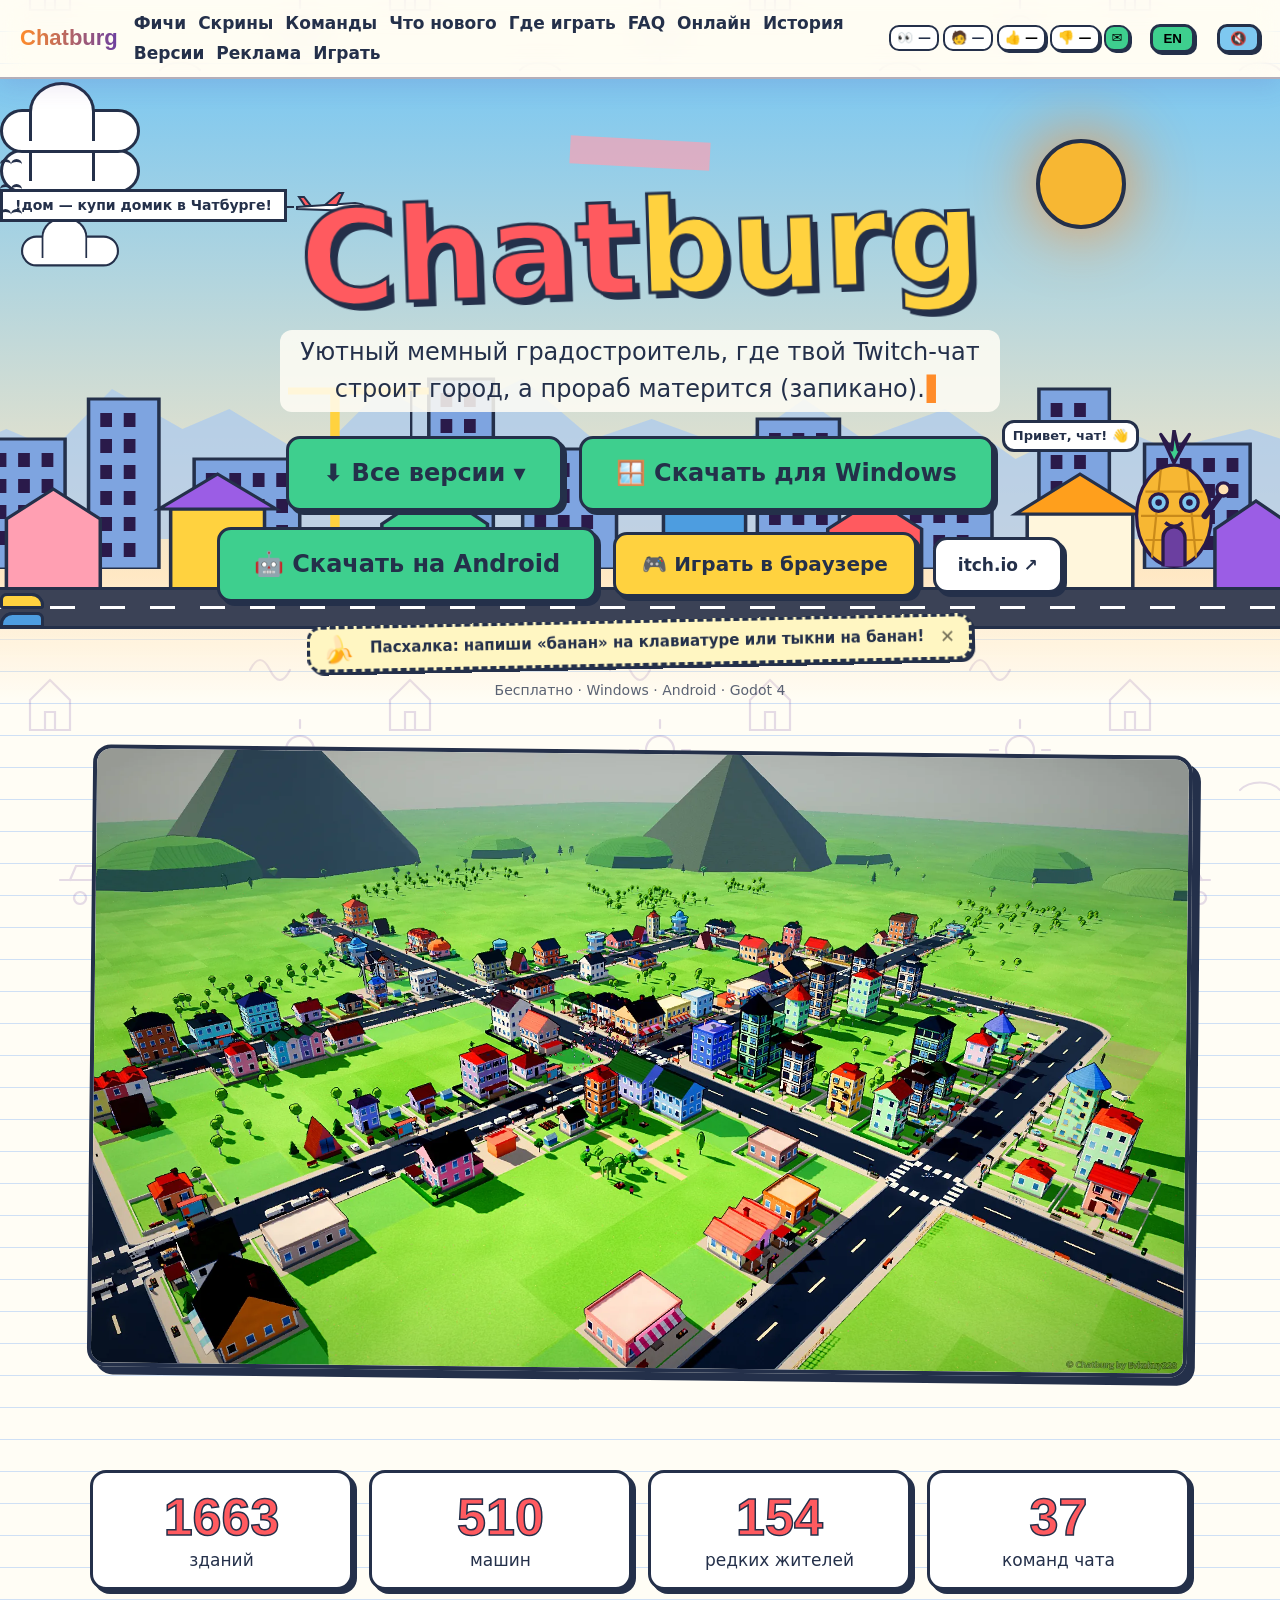
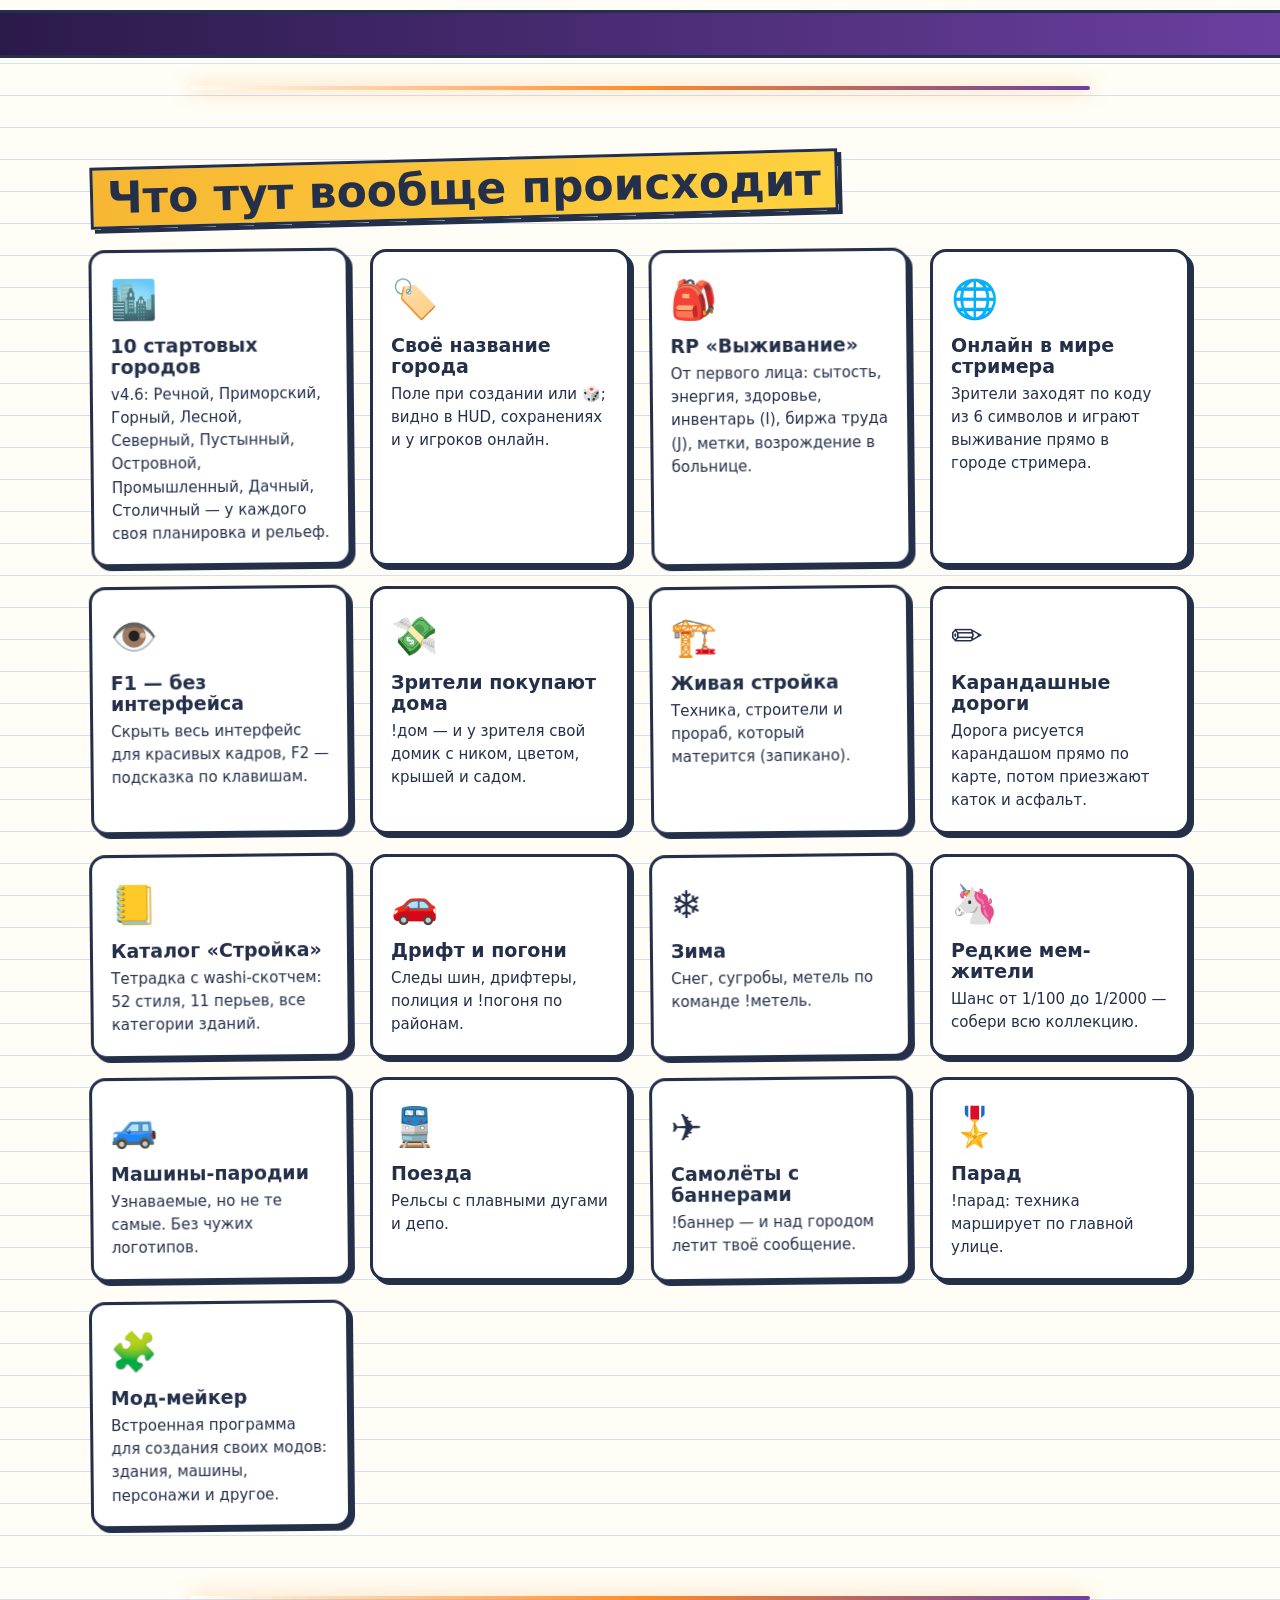
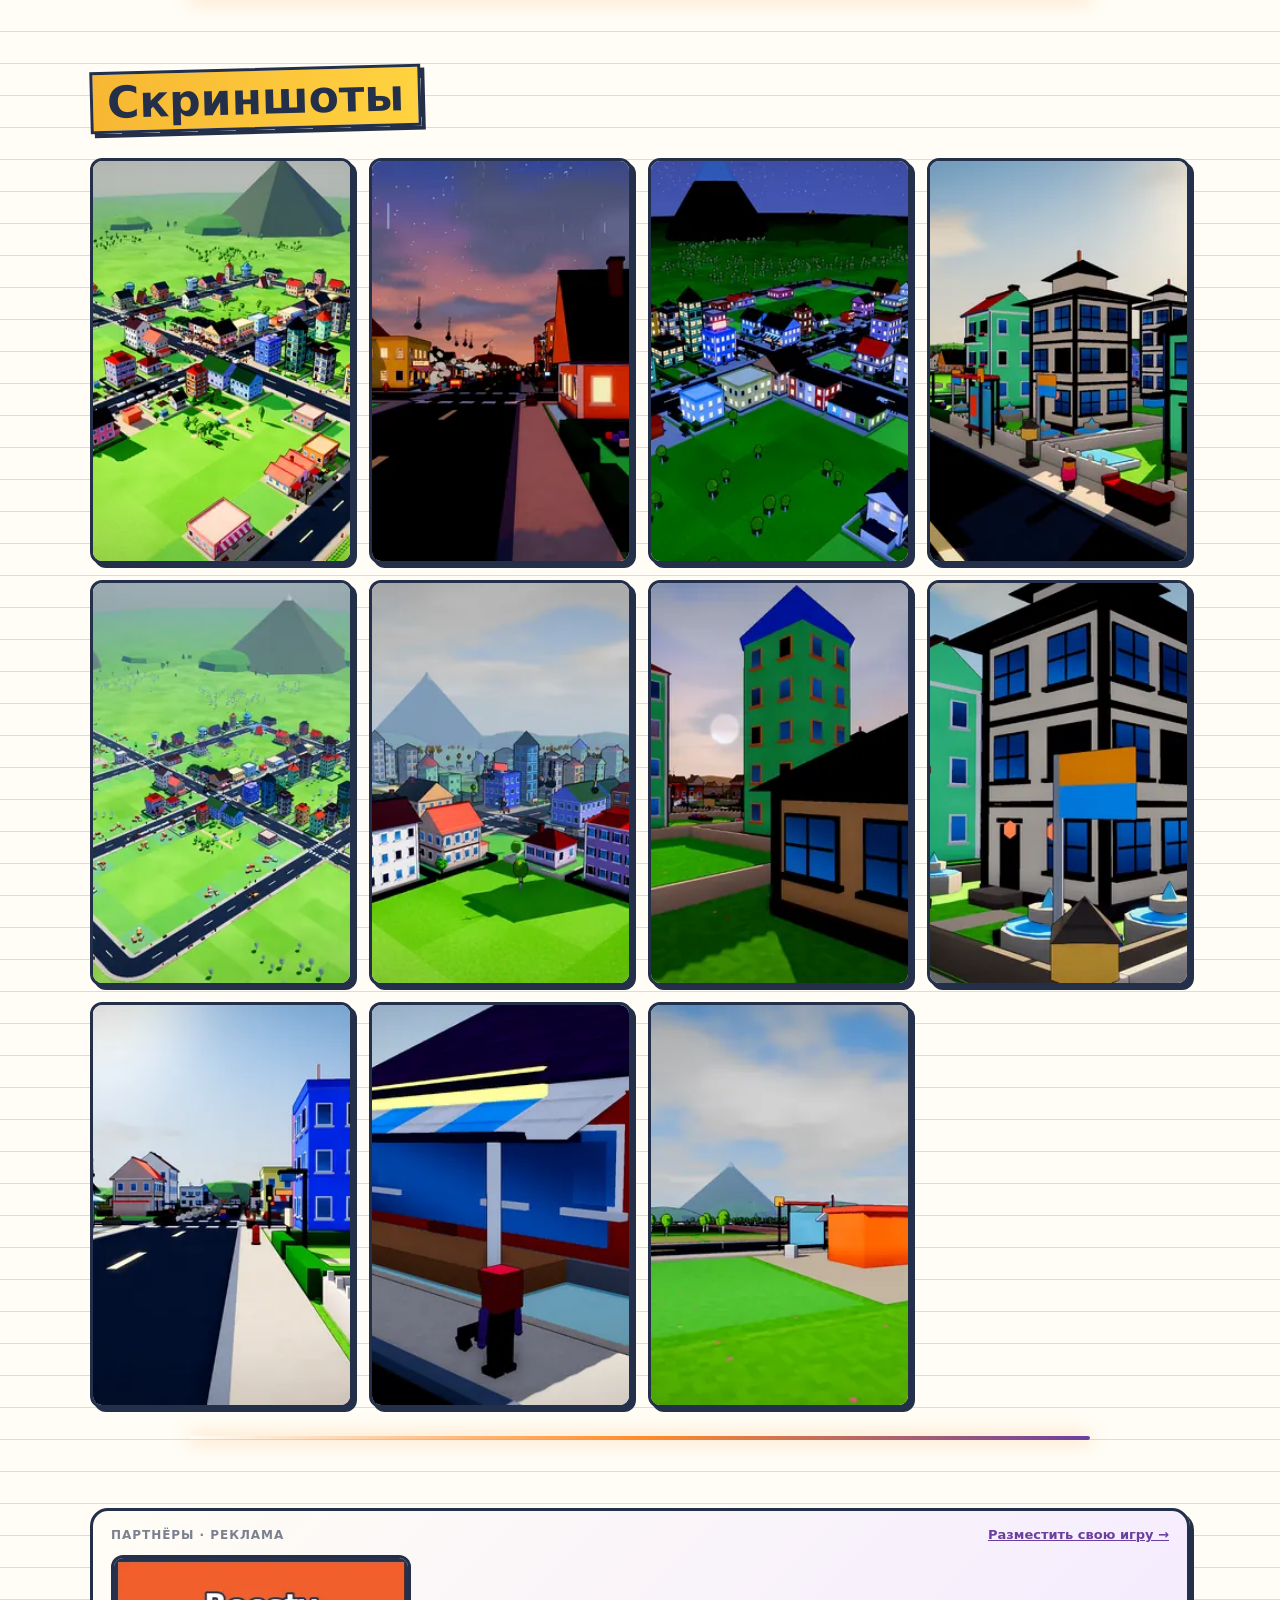
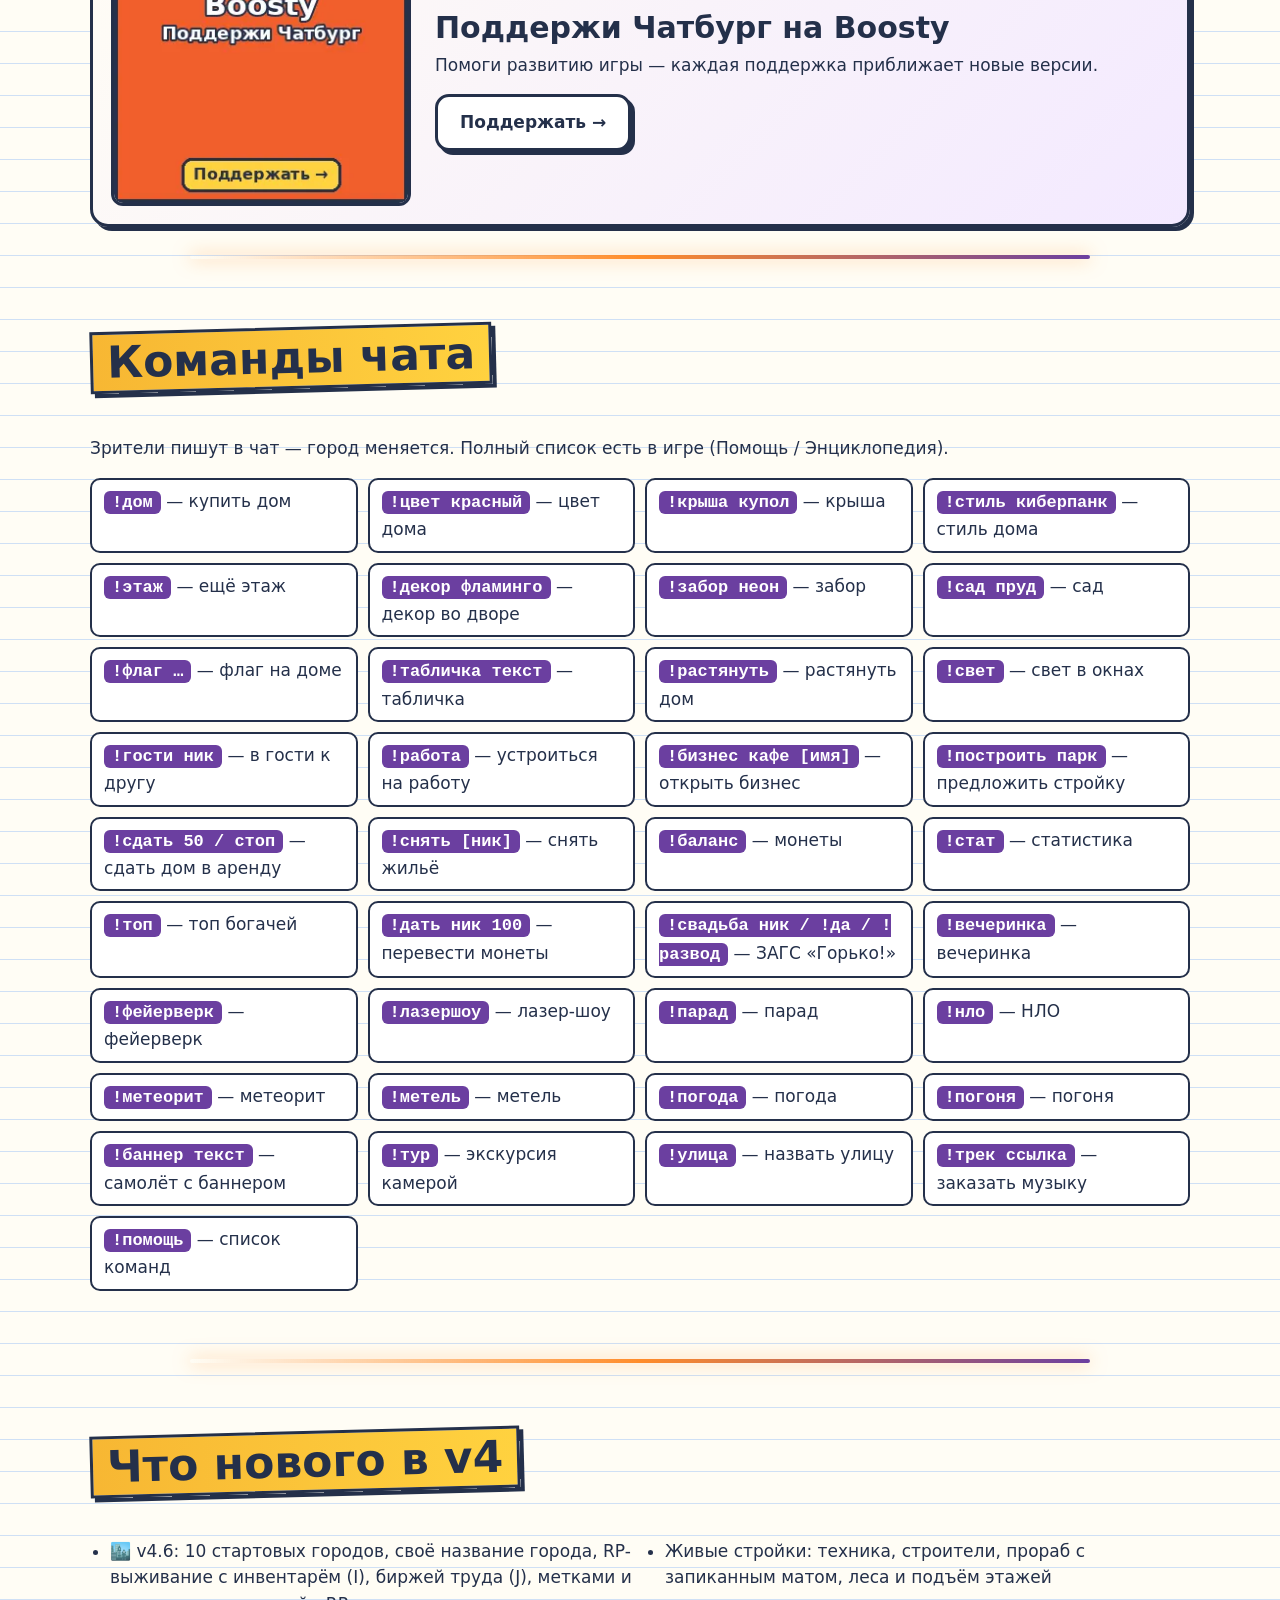
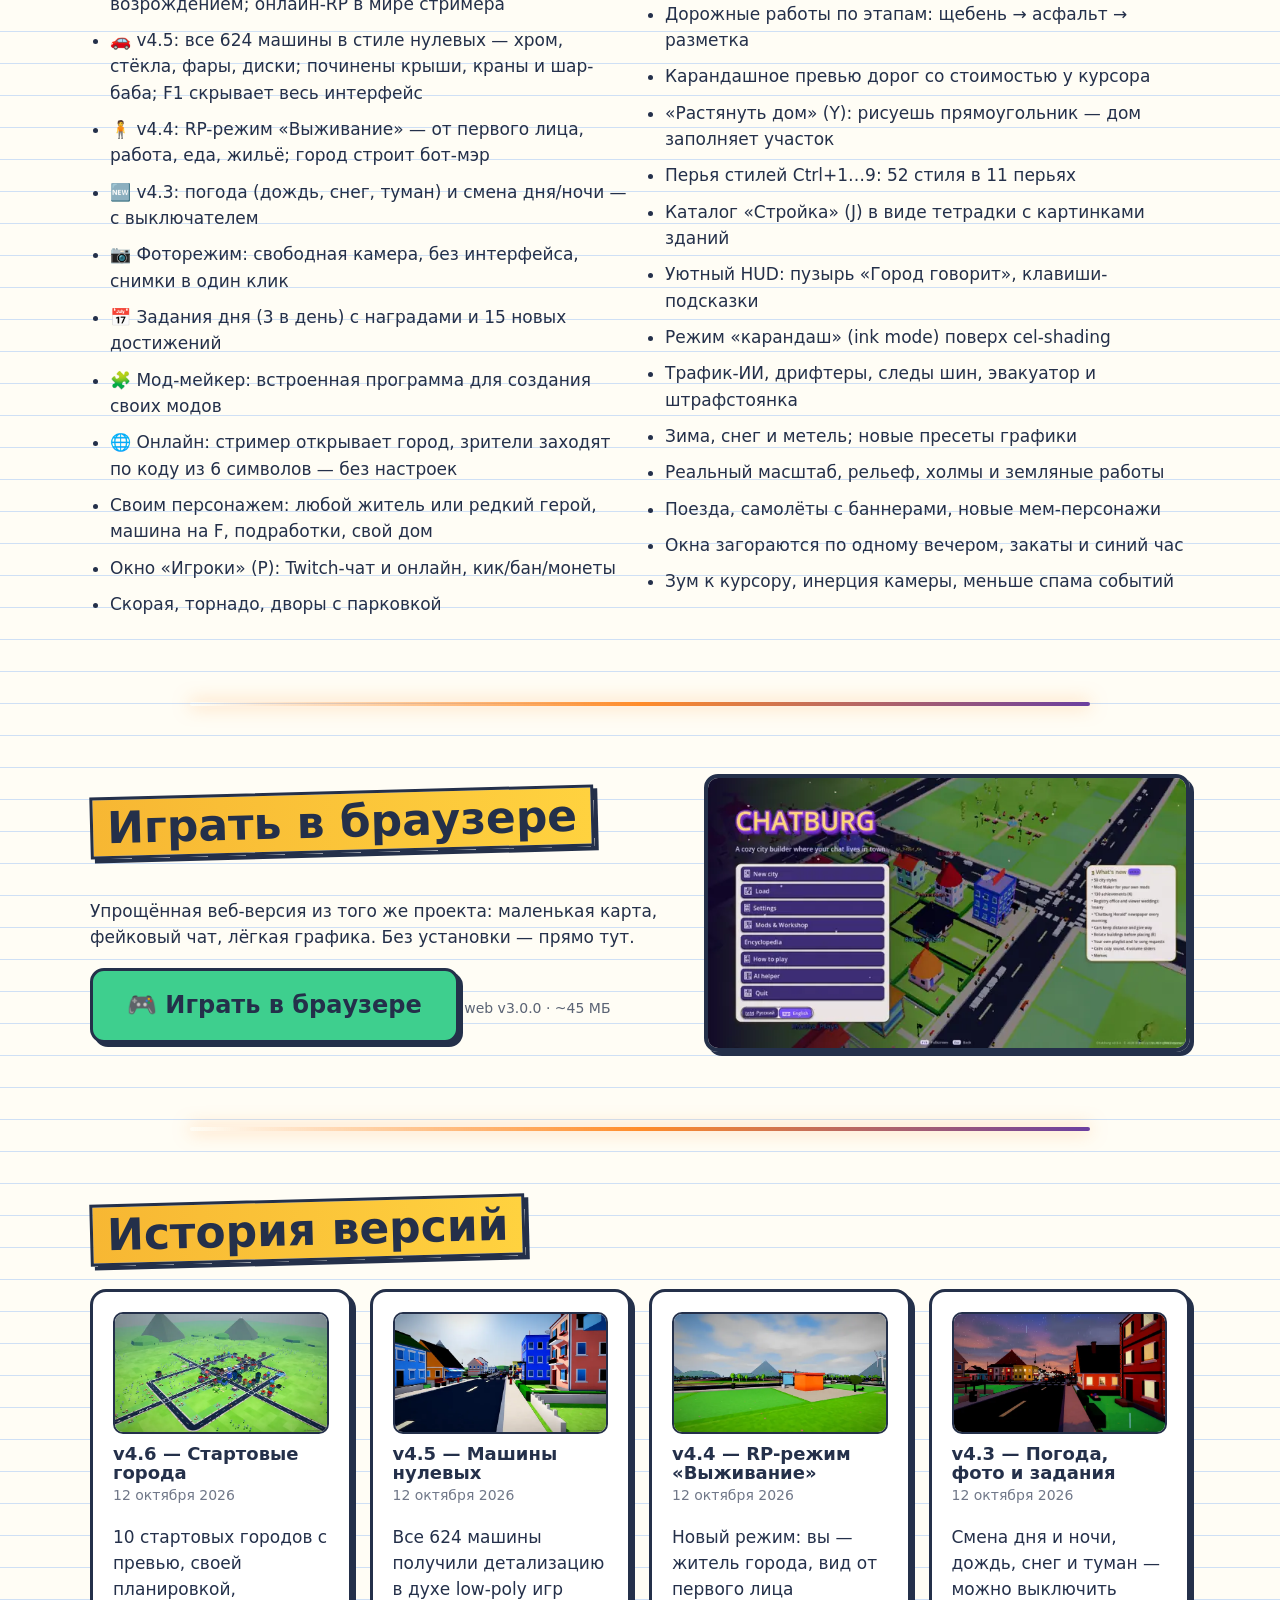
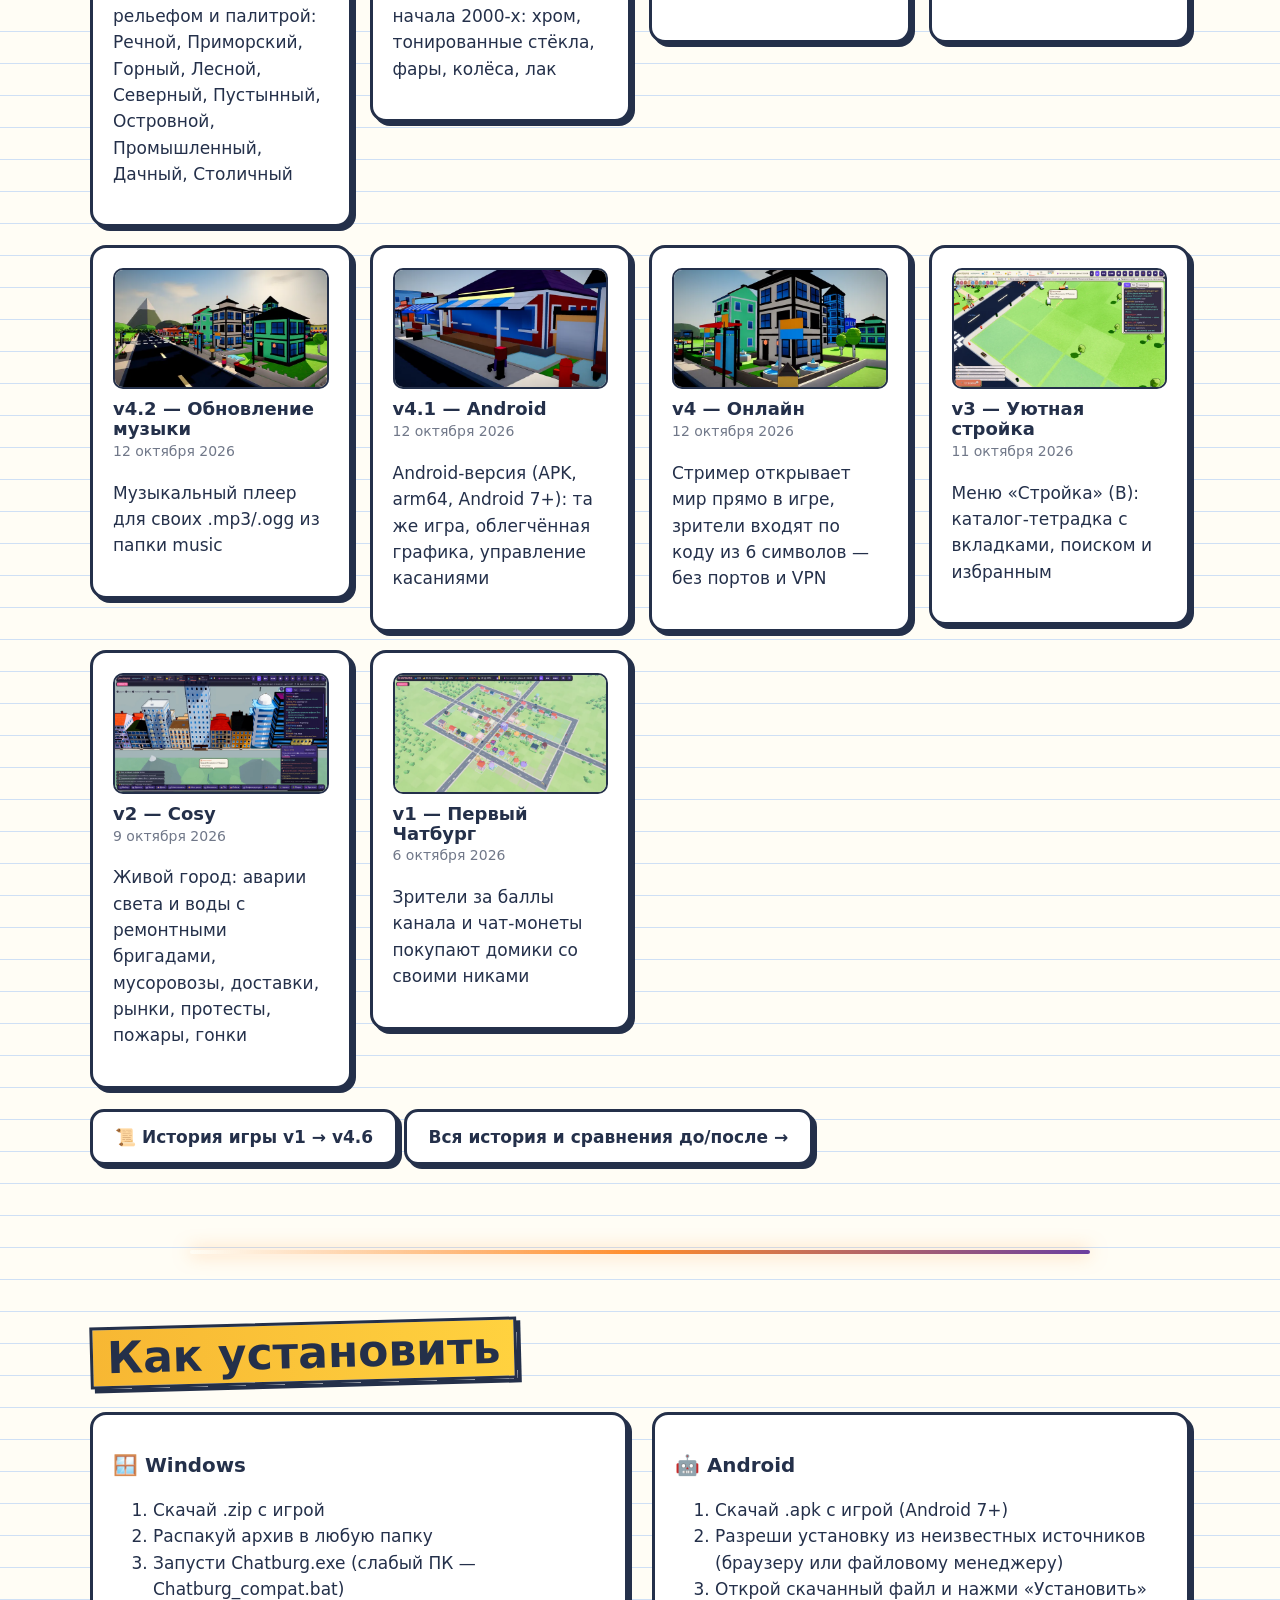
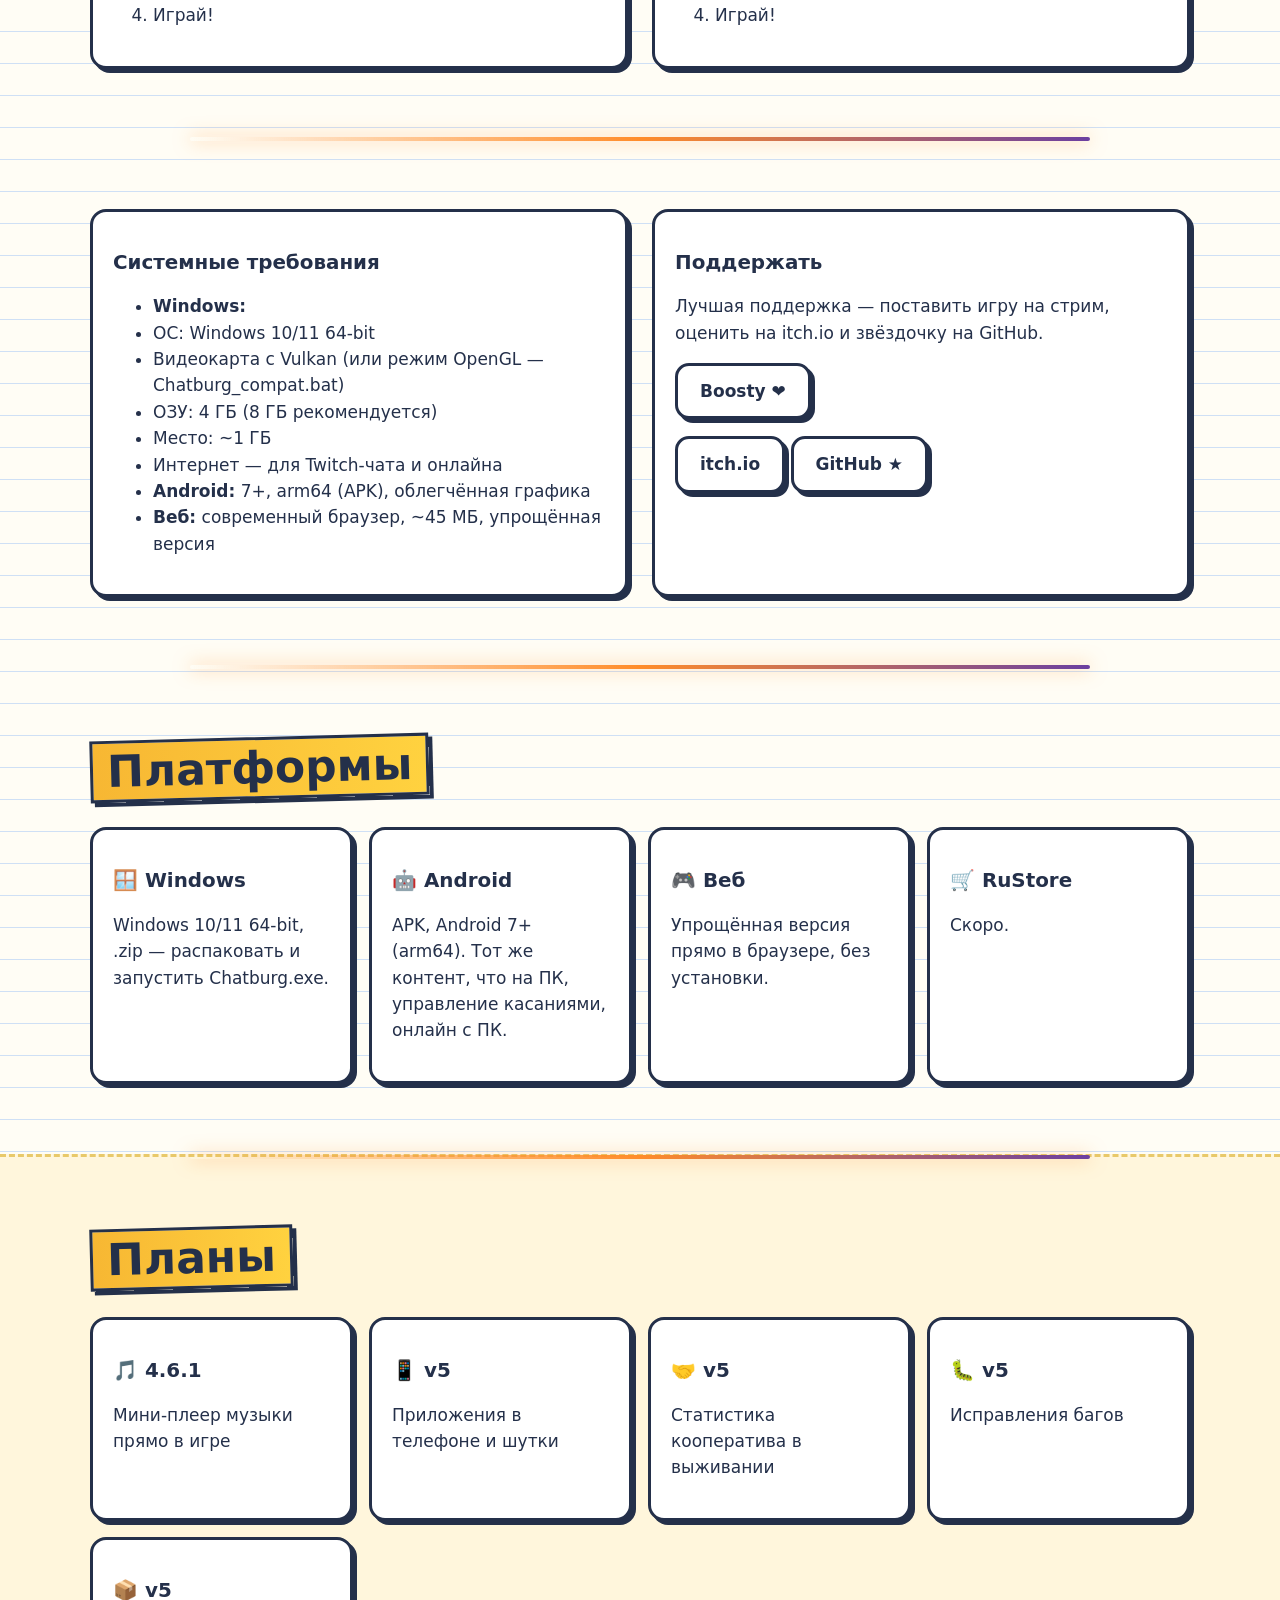
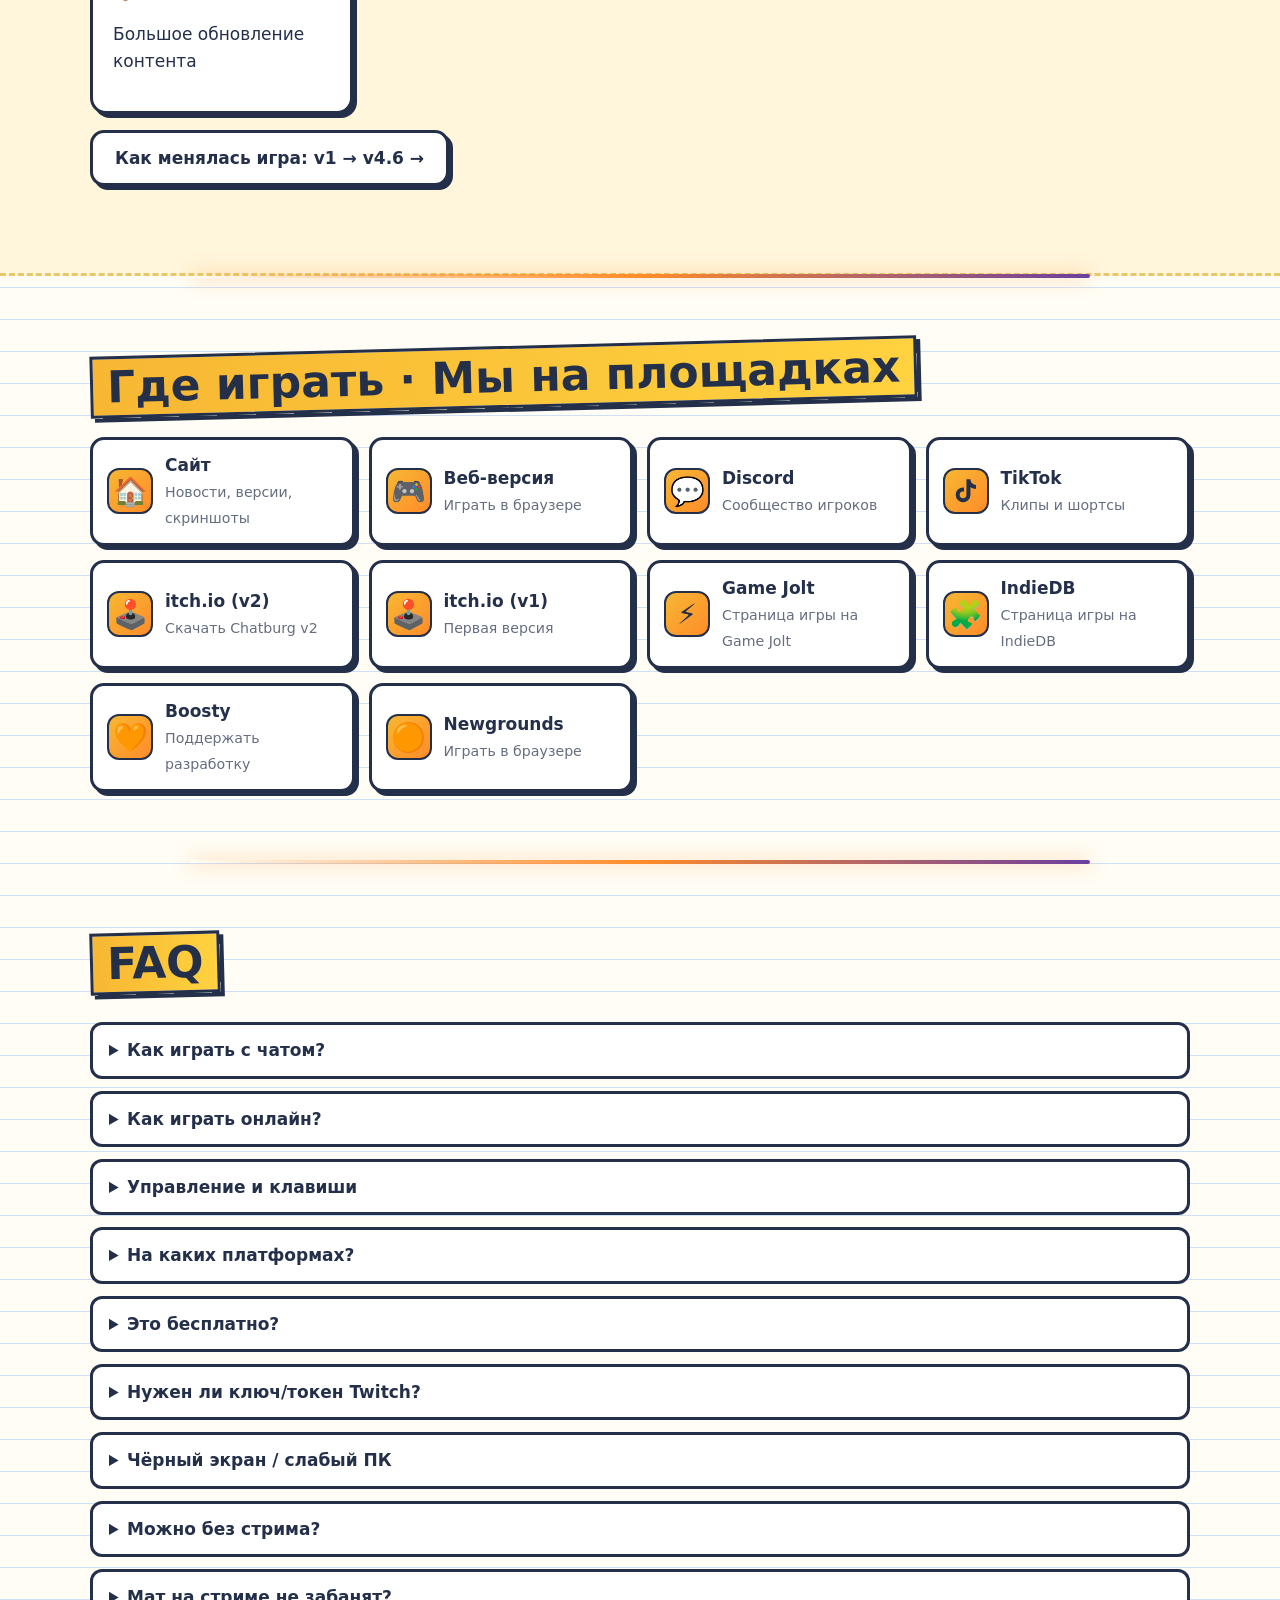
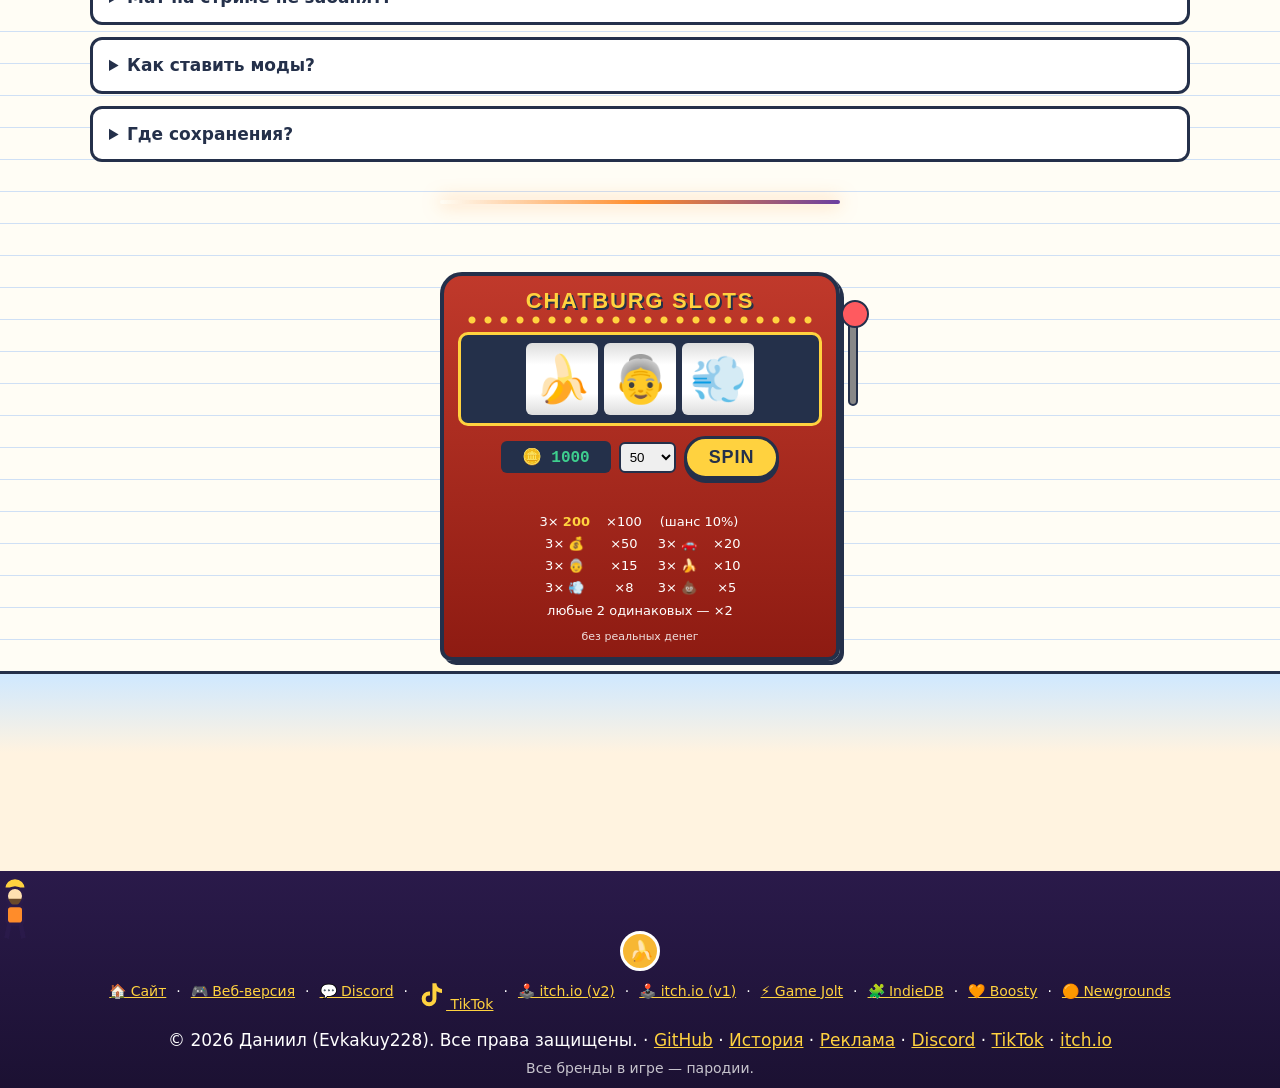
==== index.html @ 413c5a17 "Replace synthesized sounds with CC0/PD recordings + CREDITS" ====
<!doctype html>
<html lang="ru"><head><meta charset="utf-8"><meta name="viewport" content="width=device-width,initial-scale=1">
<title>Chatburg — город, где живёт твой чат</title>
<meta name="description" content="Chatburg — мемный градостроитель для Twitch-стримеров: зрители покупают дома, прорабы матерятся (запикано), машины дрифтят.">
<meta property="og:title" content="Chatburg v4"><meta property="og:image" content="https://evkakuypetrovich-sys.github.io/chatburg/img/og.jpg?v=45"><meta property="og:image:width" content="1200"><meta property="og:image:height" content="630">
<link rel="icon" href="favicon.ico" sizes="48x48"><link rel="icon" type="image/png" sizes="32x32" href="img/favicon-32.png"><link rel="apple-touch-icon" href="img/apple-touch-icon.png">
<link rel="canonical" href="https://evkakuypetrovich-sys.github.io/chatburg/">
<meta property="og:type" content="website"><meta property="og:url" content="https://evkakuypetrovich-sys.github.io/chatburg/"><meta property="og:description" content="Мемный градостроитель для Twitch: чат покупает дома, прораб матерится (запикано). Скачай или играй в браузере.">
<meta property="og:locale" content="ru_RU"><meta property="og:site_name" content="Chatburg">
<meta name="twitter:card" content="summary_large_image"><meta name="twitter:title" content="Chatburg — город, где живёт твой чат"><meta name="twitter:description" content="Мемный градостроитель для Twitch-стримеров."><meta name="twitter:image" content="https://evkakuypetrovich-sys.github.io/chatburg/img/og.jpg?v=45"><meta name="theme-color" content="#ff5a5f">
<link rel="preload" as="image" href="img/c01_golden_aerial.webp">
<link rel="stylesheet" href="style.css?v=202610122040"></head><body>
<nav class="top"><a href="#" class="brand">Chatburg</a>
<div class="links"><a href="#features" data-ru="Фичи" data-en="Features">Фичи</a><a href="#gallery" data-ru="Скрины" data-en="Shots">Скрины</a><a href="#commands" data-ru="Команды" data-en="Commands">Команды</a><a href="#changelog" data-ru="Что нового" data-en="Changelog">Что нового</a><a href="#where" data-ru="Где играть" data-en="Where">Где играть</a><a href="#faq">FAQ</a><a href="online.html" data-ru="Онлайн" data-en="Online">Онлайн</a><a href="history.html" data-ru="История" data-en="History">История</a><a href="versions.html" data-ru="Версии" data-en="Versions">Версии</a><a href="ads.html" data-ru="Реклама" data-en="Ads">Реклама</a><a href="play/" data-ru="Играть" data-en="Play">Играть</a></div>
<button id="lang" aria-label="language">EN</button></nav>

<header class="hero"><div class="scene" aria-hidden="true">
<div class="sun"></div><div class="cloud c1"></div><div class="cloud c2"></div><div class="cloud c3"></div>
<div class="plane"><span class="ban">!дом — купи домик в Чатбурге!</span><svg viewBox="0 0 80 30" width="80"><path d="M2 16 L60 12 Q78 14 60 20 L2 18Z" fill="#fff" stroke="#24304a" stroke-width="2"/><path d="M30 14 L44 2 L48 2 L42 14Z M10 15 L4 6 L9 6 L16 15Z" fill="#ff5a5f" stroke="#24304a" stroke-width="2"/></svg></div>
<svg class="layer far" viewBox="0 0 1200 200" preserveAspectRatio="none"><path d="M0 200V120l60-30 40 20 50-60 60 40 40-20 70 50 60-70 50 30 70-40 60 60 50-20 70 30 60-50 50 40 70-30 60 50 70-40 60 30 70-20 80 30V200Z" fill="#a9c9f0"/></svg>
<svg class="layer mid" viewBox="0 0 1200 220" preserveAspectRatio="none"><g fill="#7ea4e0" stroke="#24304a" stroke-width="3"><rect x="40" y="90" width="70" height="130"/><rect x="130" y="50" width="60" height="170"/><rect x="220" y="110" width="90" height="110"/><rect x="420" y="30" width="55" height="190"/><rect x="500" y="100" width="80" height="120"/><rect x="700" y="70" width="70" height="150"/><rect x="800" y="120" width="100" height="100"/><rect x="940" y="40" width="60" height="180"/><rect x="1030" y="95" width="90" height="125"/></g>
<g class="crane"><path d="M340 220V40" stroke="#ffd23f" stroke-width="8"/><g class="jib"><path d="M300 42H420" stroke="#ffd23f" stroke-width="7"/><path d="M405 42V90" stroke="#24304a" stroke-width="2"/><rect x="395" y="90" width="20" height="14" fill="#ff5a5f" stroke="#24304a" stroke-width="2"/></g></g></svg>
<svg class="layer near" viewBox="0 0 1200 160" preserveAspectRatio="none"><g stroke="#24304a" stroke-width="3"><path d="M60 160V90l40-30 40 30v70Z" fill="#ff9fb2"/><path d="M200 160V80h80v80Z" fill="#ffd23f"/><path d="M190 80l50-35 50 35Z" fill="#9b5de5"/><path d="M380 160V95l45-35 45 35v65Z" fill="#3ecf8e"/><path d="M620 160V70h70v90Z" fill="#4d9de0"/><path d="M760 160V100l40-30 40 30v60Z" fill="#ff5a5f"/><path d="M930 160V85h90v75Z" fill="#fff6dc"/><path d="M920 85l55-40 55 40Z" fill="#ff9f1c"/><path d="M1090 160V100l35-28 35 28v60Z" fill="#9b5de5"/></g></svg>
<div class="road"><div class="car" style="--d:9s;--c:#ff5a5f"></div><div class="car" style="--d:13s;--c:#ffd23f;animation-delay:-4s"></div><div class="car rev" style="--d:11s;--c:#3ecf8e"></div><div class="car rev" style="--d:16s;--c:#4d9de0;animation-delay:-7s"></div></div>
</div>
<div class="wrap">
<div class="tape"></div>
<h1 class="logo">Chat<span>burg</span></h1>
<p class="tag" data-ru="Уютный мемный градостроитель, где твой Twitch-чат строит город, а прораб матерится (запикано)." data-en="A cozy meme city-builder where your Twitch chat builds the city and the foreman swears (bleeped).">Уютный мемный градостроитель, где твой Twitch-чат строит город, а прораб матерится (запикано).</p>
<div class="cta"><button type="button" class="btn big" id="dl" data-dl data-ru="⬇ Все версии ▾" data-en="⬇ All versions ▾">⬇ Все версии ▾</button>
<a class="btn big" href="https://github.com/evkakuypetrovich-sys/chatburg/releases/download/v5.5.1/Chatburg_v5.5.1_Windows.zip" data-ru="🪟 Скачать для Windows" data-en="🪟 Download for Windows">🪟 Скачать для Windows</a>
<a class="btn big" href="https://github.com/evkakuypetrovich-sys/chatburg/releases/download/v5.5.1/Chatburg_v5.5.1.apk" data-ru="🤖 Скачать на Android" data-en="🤖 Download for Android">🤖 Скачать на Android</a>
<a class="btn play" href="play/" data-ru="🎮 Играть в браузере" data-en="🎮 Play in browser">🎮 Играть в браузере</a><a class="btn alt" href="https://evkakuy228.itch.io/chatburg-game">itch.io ↗</a></div>
<p class="small" data-ru="Бесплатно · Windows · Android · Godot 4" data-en="Free · Windows · Android · Godot 4">Бесплатно · Windows · Android · Godot 4</p>
<img class="heroimg" src="img/c01_golden_aerial.webp" alt="Chatburg в золотой час" width="1920" height="1080" fetchpriority="high">
</div></header>

<section class="stats"><div class="wrap counters">
<div><b data-n="1663">0</b><span data-ru="зданий" data-en="buildings">зданий</span></div><div><b data-n="510">0</b><span data-ru="машин" data-en="cars">машин</span></div><div><b data-n="154">0</b><span data-ru="редких жителей" data-en="rare citizens">редких жителей</span></div><div><b data-n="37" id="ncmd">0</b><span data-ru="команд чата" data-en="chat commands">команд чата</span></div></div></section>
<section class="rv" id="features"><div class="wrap"><h2 data-ru="Что тут вообще происходит" data-en="What's going on here">Что тут вообще происходит</h2>
<div class="grid" id="fgrid"></div></div></section>

<section class="rv" id="gallery" class="paper"><div class="wrap"><h2 data-ru="Скриншоты" data-en="Screenshots">Скриншоты</h2><div class="gal" id="gal"></div></div></section>

<section class="rv adsec" id="partners"><div class="wrap"><aside class="adcard" data-ad="card" aria-label="Реклама"><div class="adhead"><span class="adlbl">Партнёры · Реклама</span><a class="adhow" href="ads.html">Разместить свою игру →</a></div><div class="adbody"></div></aside></div></section>
<section class="rv" id="commands"><div class="wrap"><h2 data-ru="Команды чата" data-en="Chat commands">Команды чата</h2>
<p data-ru="Зрители пишут в чат — город меняется. Полный список есть в игре (Помощь / Энциклопедия)." data-en="Viewers type in chat — the city changes. Full list in-game (Help / Encyclopedia).">Зрители пишут в чат — город меняется. Полный список есть в игре (Помощь / Энциклопедия).</p>
<div class="cmds" id="cmds"></div></div></section>

<section class="rv" id="changelog" class="paper"><div class="wrap"><h2 data-ru="Что нового в v4" data-en="What's new in v4">Что нового в v4</h2><ul class="log" id="log"></ul></div></section>

<section class="rv" id="play" class="paper"><div class="wrap playbox"><div><h2 data-ru="Играть в браузере" data-en="Play in browser">Играть в браузере</h2>
<p data-ru="Упрощённая веб-версия из того же проекта: маленькая карта, фейковый чат, лёгкая графика. Без установки — прямо тут." data-en="A simplified web build of the same project: small map, fake chat, light graphics. No install.">Упрощённая веб-версия из того же проекта: маленькая карта, фейковый чат, лёгкая графика. Без установки — прямо тут.</p>
<a class="btn big" href="play/" data-ru="🎮 Играть в браузере" data-en="🎮 Play in browser">🎮 Играть в браузере</a> <span class="small" id="playsize"></span></div><a href="play/"><img src="img/play_t.webp" alt="Chatburg web" loading="lazy" width="640" height="360"></a></div></section>
<section class="rv" id="history"><div class="wrap"><h2 data-ru="История версий" data-en="Version history">История версий</h2><div class="vstrip">
<a href="versions.html#v4-6"><div class="card"><img src="img/c06_big_city_t.webp" alt="v4.6" loading="lazy" width="1280" height="720"><h3>v4.6 — <span data-ru="Стартовые города" data-en="Starting cities">Стартовые города</span></h3><p class="small"><span data-ru="12 октября 2026" data-en="12 October 2026">12 октября 2026</span></p><p data-ru="10 стартовых городов с превью, своей планировкой, рельефом и палитрой: Речной, Приморский, Горный, Лесной, Северный, Пустынный, Островной, Промышленный, Дачный, Столичный" data-en="10 starting cities with preview, own layout, terrain and palette: River, Seaside, Mountain, Forest, Northern, Desert, Island, Industrial, Dacha, Capital">10 стартовых городов с превью, своей планировкой, рельефом и палитрой: Речной, Приморский, Горный, Лесной, Северный, Пустынный, Островной, Промышленный, Дачный, Столичный</p></div></a><a href="versions.html#v4-5"><div class="card"><img src="img/c10_street_traffic_t.webp" alt="v4.5" loading="lazy" width="1280" height="720"><h3>v4.5 — <span data-ru="Машины нулевых" data-en="2000s cars">Машины нулевых</span></h3><p class="small"><span data-ru="12 октября 2026" data-en="12 October 2026">12 октября 2026</span></p><p data-ru="Все 624 машины получили детализацию в духе low-poly игр начала 2000-х: хром, тонированные стёкла, фары, колёса, лак" data-en="All 624 vehicles detailed in early-2000s low-poly style: chrome, tinted glass, lights, wheels, paint">Все 624 машины получили детализацию в духе low-poly игр начала 2000-х: хром, тонированные стёкла, фары, колёса, лак</p></div></a><a href="versions.html#v4-4"><div class="card"><img src="img/c12_first_person_t.webp" alt="v4.4" loading="lazy" width="1280" height="720"><h3>v4.4 — <span data-ru="RP-режим «Выживание»" data-en="RP mode “Survival”">RP-режим «Выживание»</span></h3><p class="small"><span data-ru="12 октября 2026" data-en="12 October 2026">12 октября 2026</span></p><p data-ru="Новый режим: вы — житель города, вид от первого лица" data-en="New mode: you are a citizen, first-person view">Новый режим: вы — житель города, вид от первого лица</p></div></a><a href="versions.html#v4-3"><div class="card"><img src="img/c11_night_rain_street_t.webp" alt="v4.3" loading="lazy" width="1280" height="720"><h3>v4.3 — <span data-ru="Погода, фото и задания" data-en="Weather, photos and tasks">Погода, фото и задания</span></h3><p class="small"><span data-ru="12 октября 2026" data-en="12 October 2026">12 октября 2026</span></p><p data-ru="Смена дня и ночи, дождь, снег и туман — можно выключить" data-en="Day/night cycle, rain, snow and fog — can be turned off">Смена дня и ночи, дождь, снег и туман — можно выключить</p></div></a><a href="versions.html#v4-2"><div class="card"><img src="img/c02_sunset_street_t.webp" alt="v4.2" loading="lazy" width="1280" height="720"><h3>v4.2 — <span data-ru="Обновление музыки" data-en="Music update">Обновление музыки</span></h3><p class="small"><span data-ru="12 октября 2026" data-en="12 October 2026">12 октября 2026</span></p><p data-ru="Музыкальный плеер для своих .mp3/.ogg из папки music" data-en="Music player for your own .mp3/.ogg from the music folder">Музыкальный плеер для своих .mp3/.ogg из папки music</p></div></a><a href="versions.html#v4-1"><div class="card"><img src="img/c08_character_t.webp" alt="v4.1" loading="lazy" width="1280" height="720"><h3>v4.1 — <span data-ru="Android" data-en="Android">Android</span></h3><p class="small"><span data-ru="12 октября 2026" data-en="12 October 2026">12 октября 2026</span></p><p data-ru="Android-версия (APK, arm64, Android 7+): та же игра, облегчённая графика, управление касаниями" data-en="Android version (APK, arm64, Android 7+): same game, lighter graphics, touch controls">Android-версия (APK, arm64, Android 7+): та же игра, облегчённая графика, управление касаниями</p></div></a><a href="versions.html#v4"><div class="card"><img src="img/c07_house_closeup_t.webp" alt="v4" loading="lazy" width="1280" height="720"><h3>v4 — <span data-ru="Онлайн" data-en="Online">Онлайн</span></h3><p class="small"><span data-ru="12 октября 2026" data-en="12 October 2026">12 октября 2026</span></p><p data-ru="Стример открывает мир прямо в игре, зрители входят по коду из 6 символов — без портов и VPN" data-en="Streamer opens the world in-game, viewers join with a 6-char code — no ports or VPN">Стример открывает мир прямо в игре, зрители входят по коду из 6 символов — без портов и VPN</p></div></a><a href="versions.html#v3"><div class="card"><img src="img/v/v3_plant.webp" alt="v3" loading="lazy" width="1280" height="720"><h3>v3 — <span data-ru="Уютная стройка" data-en="Cosy construction">Уютная стройка</span></h3><p class="small"><span data-ru="11 октября 2026" data-en="11 October 2026">11 октября 2026</span></p><p data-ru="Меню «Стройка» (B): каталог-тетрадка с вкладками, поиском и избранным" data-en="Build menu (B): notebook catalog with tabs, search and favourites">Меню «Стройка» (B): каталог-тетрадка с вкладками, поиском и избранным</p></div></a><a href="versions.html#v2"><div class="card"><img src="img/v/v2_pens.webp" alt="v2" loading="lazy" width="1280" height="720"><h3>v2 — <span data-ru="Cosy" data-en="Cosy">Cosy</span></h3><p class="small"><span data-ru="9 октября 2026" data-en="9 October 2026">9 октября 2026</span></p><p data-ru="Живой город: аварии света и воды с ремонтными бригадами, мусоровозы, доставки, рынки, протесты, пожары, гонки" data-en="Living city: outages with repair crews, garbage trucks, deliveries, markets, protests, fires, races">Живой город: аварии света и воды с ремонтными бригадами, мусоровозы, доставки, рынки, протесты, пожары, гонки</p></div></a><a href="versions.html#v1"><div class="card"><img src="img/v/v1_city.webp" alt="v1" loading="lazy" width="1280" height="720"><h3>v1 — <span data-ru="Первый Чатбург" data-en="The first Chatburg">Первый Чатбург</span></h3><p class="small"><span data-ru="6 октября 2026" data-en="6 October 2026">6 октября 2026</span></p><p data-ru="Зрители за баллы канала и чат-монеты покупают домики со своими никами" data-en="Viewers buy houses with their nicknames for channel points and chat coins">Зрители за баллы канала и чат-монеты покупают домики со своими никами</p></div></a>
</div><p style="margin-top:20px"><a class="btn" href="history.html" data-ru="📜 История игры v1 → v4.6" data-en="📜 Game history v1 → v4.6">📜 История игры v1 → v4.6</a> <a class="btn" href="versions.html" data-ru="Вся история и сравнения до/после →" data-en="Full history & before/after →">Вся история и сравнения до/после →</a></p></div></section>
<section class="rv" id="install"><div class="wrap"><h2 data-ru="Как установить" data-en="How to install">Как установить</h2><div class="two">
<div class="card"><h3 data-ru="🪟 Windows" data-en="🪟 Windows">🪟 Windows</h3><ol><li data-ru="Скачай .zip с игрой" data-en="Download the game .zip">Скачай .zip с игрой</li><li data-ru="Распакуй архив в любую папку" data-en="Unzip it into any folder">Распакуй архив в любую папку</li><li data-ru="Запусти Chatburg.exe (слабый ПК — Chatburg_compat.bat)" data-en="Run Chatburg.exe (weak PC — Chatburg_compat.bat)">Запусти Chatburg.exe (слабый ПК — Chatburg_compat.bat)</li><li data-ru="Играй!" data-en="Play!">Играй!</li></ol></div>
<div class="card"><h3 data-ru="🤖 Android" data-en="🤖 Android">🤖 Android</h3><ol><li data-ru="Скачай .apk с игрой (Android 7+)" data-en="Download the game .apk (Android 7+)">Скачай .apk с игрой (Android 7+)</li><li data-ru="Разреши установку из неизвестных источников (браузеру или файловому менеджеру)" data-en="Allow installs from unknown sources (for your browser or file manager)">Разреши установку из неизвестных источников (браузеру или файловому менеджеру)</li><li data-ru="Открой скачанный файл и нажми «Установить»" data-en="Open the downloaded file and tap Install">Открой скачанный файл и нажми «Установить»</li><li data-ru="Играй!" data-en="Play!">Играй!</li></ol></div>
</div></div></section>
<section class="rv" id="req"><div class="wrap two">
<div class="card"><h3 data-ru="Системные требования" data-en="System requirements">Системные требования</h3><ul id="reqs"></ul></div>
<div class="card"><h3 data-ru="Поддержать" data-en="Support">Поддержать</h3><p data-ru="Лучшая поддержка — поставить игру на стрим, оценить на itch.io и звёздочку на GitHub." data-en="Best support: play it on stream, rate on itch.io and star on GitHub.">Лучшая поддержка — поставить игру на стрим, оценить на itch.io и звёздочку на GitHub.</p><p><a class="btn" href="https://boosty.to/evkakuy228" target="_blank">Boosty ❤</a></p>
<a class="btn alt" href="https://evkakuy228.itch.io/chatburg-game">itch.io</a> <a class="btn alt" href="https://github.com/evkakuypetrovich-sys/chatburg">GitHub ★</a></div></div></section>

<section class="rv" id="platforms"><div class="wrap"><h2 data-ru="Платформы" data-en="Platforms">Платформы</h2><div class="platgrid2">
<div class="card"><h3>🪟 Windows</h3><p data-ru="Windows 10/11 64-bit, .zip — распаковать и запустить Chatburg.exe." data-en="Windows 10/11 64-bit, .zip — unzip and run Chatburg.exe.">Windows 10/11 64-bit, .zip — распаковать и запустить Chatburg.exe.</p></div>
<div class="card"><h3>🤖 Android</h3><p data-ru="APK, Android 7+ (arm64). Тот же контент, что на ПК, управление касаниями, онлайн с ПК." data-en="APK, Android 7+ (arm64). Same content as PC, touch controls, online with PC.">APK, Android 7+ (arm64). Тот же контент, что на ПК, управление касаниями, онлайн с ПК.</p></div>
<div class="card"><h3>🎮 <span data-ru="Веб" data-en="Web">Веб</span></h3><p data-ru="Упрощённая версия прямо в браузере, без установки." data-en="Simplified version right in the browser, no install.">Упрощённая версия прямо в браузере, без установки.</p></div>
<div class="card"><h3>🛒 RuStore</h3><p data-ru="Скоро." data-en="Coming soon.">Скоро.</p></div>
</div></div></section>
<section class="rv paper" id="roadmap"><div class="wrap"><h2 data-ru="Планы" data-en="Roadmap">Планы</h2><div class="roadgrid">
<div class="card"><h3>🎵 4.6.1</h3><p data-ru="Мини-плеер музыки прямо в игре" data-en="In-game music mini-player">Мини-плеер музыки прямо в игре</p></div>
<div class="card"><h3>📱 v5</h3><p data-ru="Приложения в телефоне и шутки" data-en="Phone apps and jokes">Приложения в телефоне и шутки</p></div>
<div class="card"><h3>🤝 v5</h3><p data-ru="Статистика кооператива в выживании" data-en="Survival co-op stats">Статистика кооператива в выживании</p></div>
<div class="card"><h3>🐛 v5</h3><p data-ru="Исправления багов" data-en="Bug fixes">Исправления багов</p></div>
<div class="card"><h3>📦 v5</h3><p data-ru="Большое обновление контента" data-en="Big content update">Большое обновление контента</p></div>
</div><p style="margin-top:16px"><a class="btn" href="history.html" data-ru="Как менялась игра: v1 → v4.6 →" data-en="How the game changed: v1 → v4.6 →">Как менялась игра: v1 → v4.6 →</a></p></div></section>
<section class="rv" id="where"><div class="wrap"><h2 data-ru="Где играть · Мы на площадках" data-en="Where to play">Где играть · Мы на площадках</h2><div class="platgrid" id="wheregrid"></div></div></section>
<section class="rv" id="faq" class="paper"><div class="wrap"><h2>FAQ</h2><div id="faqs"></div></div></section>

<!-- RSYA (Яндекс РСЯ) / Google AdSense hooks: see README_ADS.md. Replace the XXX ids and uncomment after your account is approved.
<div id="yandex_rtb_R-A-XXXXXXX-1"></div>
<script>window.yaContextCb=window.yaContextCb||[]</script><script src="https://yandex.ru/ads/system/context.js" async></script>
<script>window.yaContextCb.push(()=>{Ya.Context.AdvManager.render({blockId:"R-A-XXXXXXX-1",renderTo:"yandex_rtb_R-A-XXXXXXX-1"})})</script>
<script async src="https://pagead2.googlesyndication.com/pagead/js/adsbygoogle.js?client=ca-pub-XXXXXXXXXXXXXXXX" crossorigin="anonymous"></script>
<ins class="adsbygoogle" style="display:block" data-ad-client="ca-pub-XXXXXXXXXXXXXXXX" data-ad-slot="XXXXXXXXXX" data-ad-format="auto" data-full-width-responsive="true"></ins>
<script>(adsbygoogle=window.adsbygoogle||[]).push({})</script>
-->
<section id="slot" aria-label="Слот-машина (без реальных денег)"></section>
<footer><div class="wrap"><nav class="footlinks" id="footlinks" aria-label="Площадки"></nav>© 2026 Даниил (Evkakuy228). <span data-ru="Все права защищены." data-en="All rights reserved.">Все права защищены.</span> · <a href="https://github.com/evkakuypetrovich-sys/chatburg">GitHub</a> · <a href="history.html">История</a> · <a href="ads.html">Реклама</a> · <a href="https://discord.gg/Z9u2evqPM">Discord</a> · <a href="https://www.tiktok.com/@chatburg_game">TikTok</a> · <a href="https://evkakuy228.itch.io/chatburg-game">itch.io</a><br><span class="small" data-ru="Все бренды в игре — пародии." data-en="All brands in the game are parodies.">Все бренды в игре — пародии.</span></div></footer>
<div id="lb" hidden><button class="x" aria-label="close">✕</button><button class="pv">‹</button><img alt=""><button class="nx">›</button><p></p></div>
<canvas id="confetti" aria-hidden="true"></canvas><script src="app.js?v=202610122040" defer></script><script src="dl.js?v=202610121815" defer></script><script src="ads.js?v=202610111918" defer></script><script src="deco.js?v=202610111918" defer></script><script src="links.js?v=202610111918" defer></script><script src="stats.js?v=202610121650" defer></script><script src="wasted.js?v=4" defer></script><script src="slot.js?v=4" defer></script></body></html>
---- style.css ----
:root{--ink:#24304a;--paper:#fffdf5;--line:#cfe0f5;--red:#ff5a5f;--yel:#ffd23f;--grn:#3ecf8e;--blu:#4d9de0;--pur:#9b5de5;--sh:4px 4px 0 var(--ink)}
*{box-sizing:border-box}html{scroll-behavior:smooth}
body{margin:0;font:17px/1.55 "Comic Sans MS","Segoe UI",system-ui,sans-serif;color:var(--ink);background:var(--paper) repeating-linear-gradient(transparent 0 31px,var(--line) 31px 32px)}
a{color:var(--blu)}.wrap{max-width:1140px;margin:auto;padding:0 20px}
section{padding:70px 0}.paper{background:#fff6dc;border-block:3px dashed #e8c96a}
h1,h2,h3{font-family:"Arial Black",Impact,system-ui,sans-serif;line-height:1.1}
h2{font-size:clamp(28px,4vw,44px);margin:0 0 28px;display:inline-block;background:var(--yel);padding:4px 14px;transform:rotate(-1.5deg);box-shadow:var(--sh);border:3px solid var(--ink)}
.top{position:sticky;top:0;z-index:20;display:flex;align-items:center;gap:16px;padding:10px 20px;background:#fffdf5ee;backdrop-filter:blur(6px);border-bottom:3px solid var(--ink)}
.brand{font:900 22px "Arial Black",sans-serif;color:var(--red);text-decoration:none}.links{display:flex;gap:14px;flex:1;overflow-x:auto}.links a{color:var(--ink);text-decoration:none;font-weight:700;white-space:nowrap}
#lang{border:3px solid var(--ink);background:var(--grn);font-weight:900;border-radius:10px;padding:4px 10px;cursor:pointer;box-shadow:2px 2px 0 var(--ink)}
.hero{text-align:center;padding:50px 0 60px;position:relative}
.logo{font-size:clamp(56px,12vw,130px);margin:10px 0;color:var(--red);-webkit-text-stroke:3px var(--ink);text-shadow:6px 6px 0 var(--ink);transform:rotate(-2deg)}.logo span{color:var(--yel)}
.tag{font-size:clamp(18px,2.4vw,24px);max-width:720px;margin:10px auto 24px}
.tape{width:140px;height:28px;margin:auto;background:#ff9fb2aa;transform:rotate(3deg)}
.btn{display:inline-block;border:3px solid var(--ink);border-radius:14px;padding:12px 22px;font-weight:900;text-decoration:none;color:var(--ink);background:#fff;box-shadow:var(--sh);transition:.15s}
.btn:hover{transform:translate(-2px,-2px);box-shadow:6px 6px 0 var(--ink)}.btn.big{background:var(--grn);font-size:24px;padding:16px 34px}
.cta{display:flex;gap:16px;justify-content:center;flex-wrap:wrap;align-items:center}.small{font-size:14px;opacity:.75}
.heroimg{width:100%;height:auto;margin-top:34px;border:4px solid var(--ink);border-radius:18px;box-shadow:8px 8px 0 var(--ink);transform:rotate(.6deg)}
.grid{display:grid;grid-template-columns:repeat(auto-fill,minmax(240px,1fr));gap:20px}
.f{background:#fff;border:3px solid var(--ink);border-radius:16px;padding:18px;box-shadow:var(--sh);transition:.15s}.f:nth-child(odd){transform:rotate(-.6deg)}.f:hover{transform:rotate(0) scale(1.03)}
.f .e{font-size:38px}.f h3{margin:6px 0;font-size:19px}.f p{margin:0;font-size:15px}
.gal{display:grid;grid-template-columns:repeat(auto-fill,minmax(250px,1fr));gap:16px}
.gal button{padding:0;border:3px solid var(--ink);border-radius:12px;overflow:hidden;cursor:zoom-in;box-shadow:var(--sh);background:#fff}
.gal img{display:block;width:100%;aspect-ratio:16/10;object-fit:cover;transition:.3s}.gal button:hover img{transform:scale(1.06)}
#lb{position:fixed;inset:0;z-index:50;background:#141a2bee;display:flex;align-items:center;justify-content:center;flex-direction:column}
#lb[hidden]{display:none}#lb img{max-width:92vw;max-height:82vh;border:4px solid #fff;border-radius:10px}#lb p{color:#fff}
#lb button{position:absolute;background:var(--yel);border:3px solid var(--ink);border-radius:50%;width:48px;height:48px;font-size:24px;cursor:pointer}
#lb .x{top:16px;right:16px}#lb .pv{left:12px}#lb .nx{right:12px}
.cmds{display:grid;grid-template-columns:repeat(auto-fill,minmax(260px,1fr));gap:10px}
.cmd{background:#fff;border:2px solid var(--ink);border-radius:10px;padding:8px 12px}.cmd code{background:var(--pur);color:#fff;padding:2px 8px;border-radius:6px;font-weight:700}
.log{columns:2 320px;gap:30px;padding-left:20px}.log li{margin-bottom:10px;break-inside:avoid}
.two{display:grid;grid-template-columns:1fr 1fr;gap:24px}.card{background:#fff;border:3px solid var(--ink);border-radius:16px;padding:20px;box-shadow:var(--sh)}
details{background:#fff;border:3px solid var(--ink);border-radius:12px;margin-bottom:12px;padding:12px 16px}summary{font-weight:900;cursor:pointer}
footer{background:var(--ink);color:#fff;padding:30px 0;text-align:center}footer a{color:var(--yel)}
@media(max-width:700px){.two{grid-template-columns:1fr}.links{display:none}section{padding:46px 0}body{font-size:16px}.top{justify-content:space-between}}
@media(prefers-reduced-motion:reduce){*{transition:none!important;scroll-behavior:auto}}
/* ---- v3 animations ---- */
.hero{overflow:hidden}.hero .wrap{position:relative;z-index:2}
.scene{position:absolute;inset:0 0 auto 0;height:620px;z-index:0;pointer-events:none;background:linear-gradient(#bfe3ff,#fff3d6 80%,transparent)}
.layer{position:absolute;left:-5%;width:110%;bottom:120px;will-change:transform}.far{height:200px;bottom:160px;opacity:.7}.mid{height:220px;bottom:130px}.near{height:160px;bottom:110px}
.sun{position:absolute;right:12%;top:60px;width:90px;height:90px;border-radius:50%;background:var(--yel);border:4px solid var(--ink);box-shadow:0 0 60px #ffd23f}
.cloud{position:absolute;width:140px;height:44px;background:#fff;border:3px solid var(--ink);border-radius:40px;animation:drift linear infinite}
.cloud::before{content:"";position:absolute;width:60px;height:56px;left:26px;top:-30px;background:#fff;border:3px solid var(--ink);border-bottom:0;border-radius:50% 50% 0 0}
.c1{top:70px;animation-duration:60s}.c2{top:150px;animation-duration:85s;animation-delay:-40s;transform:scale(.7)}.c3{top:30px;animation-duration:100s;animation-delay:-70s}
@keyframes drift{from{left:-200px}to{left:110%}}
.plane{position:absolute;top:110px;display:flex;align-items:center;animation:fly 22s linear infinite}
.ban{background:#fff;border:3px solid var(--ink);padding:3px 12px;font-weight:900;font-size:14px;white-space:nowrap;transform-origin:right;animation:wave 1.2s ease-in-out infinite alternate;margin-right:8px;position:relative}
.ban::after{content:"";position:absolute;right:-10px;top:50%;width:10px;border-top:2px solid var(--ink)}
@keyframes fly{from{transform:translateX(-420px)}to{transform:translateX(calc(100vw + 50px))}}
@keyframes wave{from{transform:skewY(-3deg) scaleY(.92)}to{transform:skewY(3deg) scaleY(1.04)}}
.jib{transform-origin:340px 42px;animation:swing 6s ease-in-out infinite alternate}@keyframes swing{from{transform:rotate(-7deg)}to{transform:rotate(7deg)}}
.road{position:absolute;left:0;right:0;bottom:70px;height:42px;background:#3b4256;border-block:3px solid var(--ink);background-image:linear-gradient(90deg,#fff 50%,transparent 0);background-size:50px 3px;background-repeat:repeat-x;background-position:0 50%;background-color:#3b4256}
.car{position:absolute;top:3px;width:44px;height:16px;background:var(--c);border:3px solid var(--ink);border-radius:8px 14px 4px 4px;animation:drive var(--d) linear infinite}
.car.rev{top:22px;animation-name:driveL;border-radius:14px 8px 4px 4px}
@keyframes drive{from{left:-60px}to{left:100%}}@keyframes driveL{from{left:100%}to{left:-60px}}
.hero .logo,.hero .tag{position:relative}.hero .heroimg{position:relative}
.hero .wrap{padding-top:10px}.tag{background:#fffdf5d9;border-radius:12px;padding:4px 10px}
.btn.play{background:var(--yel);font-size:20px;padding:14px 26px}
.counters{display:grid;grid-template-columns:repeat(4,1fr);gap:16px;text-align:center}.stats{padding:30px 0}
.counters div{background:#fff;border:3px solid var(--ink);border-radius:16px;box-shadow:var(--sh);padding:14px}
.counters b{display:block;font:900 clamp(30px,5vw,52px) "Arial Black",sans-serif;color:var(--red);-webkit-text-stroke:1.5px var(--ink)}
.rv{opacity:0;transform:translateY(40px);transition:opacity .7s,transform .7s}.rv.in{opacity:1;transform:none}
.f,.card,.cmd{transition:transform .2s,box-shadow .2s}.f:hover,.card:hover{box-shadow:6px 6px 0 var(--ink),0 0 26px #ffd23faa}
.f{transform-style:preserve-3d;will-change:transform}
#lb{transition:opacity .25s}#lb.show{opacity:1}#lb:not(.show){opacity:0}#lb img{transition:transform .3s,opacity .3s}#lb.show img{transform:scale(1)}#lb:not(.show) img{transform:scale(.92)}
.playbox{display:grid;grid-template-columns:1.2fr 1fr;gap:30px;align-items:center}.playbox img{width:100%;height:auto;border:4px solid var(--ink);border-radius:14px;box-shadow:var(--sh)}
#confetti{position:fixed;inset:0;pointer-events:none;z-index:60;width:100%;height:100%}
@media(max-width:700px){.counters{grid-template-columns:repeat(2,1fr)}.playbox{grid-template-columns:1fr}.scene{height:520px}.plane{top:80px}.ban{font-size:11px}}
@media(prefers-reduced-motion:reduce){.cloud,.plane,.jib,.car,.ban{animation:none!important}.plane{display:none}.rv{opacity:1;transform:none}}
/* ---- versions ---- */
.timeline{position:relative;padding-left:70px}.timeline::before{content:"";position:absolute;left:28px;top:0;bottom:0;border-left:5px dashed var(--ink)}
.ver{position:relative;margin-bottom:40px}.dot{position:absolute;left:-70px;top:6px;width:60px;height:60px;border-radius:50%;background:var(--yel);border:4px solid var(--ink);display:grid;place-items:center;font:900 20px "Arial Black",sans-serif;box-shadow:var(--sh)}
#v3 .dot{background:var(--grn)}#v4-6 .dot,#v4-5 .dot,#v4-4 .dot,#v4-3 .dot,#v4-2 .dot,#v4-1 .dot{font-size:16px}#v1 .dot{background:#ff9fb2}
.vcard{background:#fff;border:3px solid var(--ink);border-radius:18px;padding:20px 22px;box-shadow:var(--sh)}.vcard h2{font-size:clamp(22px,3vw,32px)}.vcard h2 small{font-size:14px;opacity:.7}
.vshots{display:grid;grid-template-columns:repeat(auto-fill,minmax(150px,1fr));gap:10px;margin:14px 0}.vshots button{padding:0;border:2px solid var(--ink);border-radius:10px;overflow:hidden;cursor:zoom-in;background:#fff}.vshots img{display:block;width:100%;aspect-ratio:16/9;object-fit:cover}
.dl{display:flex;gap:12px;flex-wrap:wrap;align-items:center}.dl .btn.big{font-size:20px;padding:12px 24px}
.cmps{display:grid;grid-template-columns:repeat(auto-fill,minmax(420px,1fr));gap:22px}.cmp{margin:0}.cmp figcaption{font-weight:900;margin-top:8px}
.cmpbox{position:relative;aspect-ratio:16/9;border:4px solid var(--ink);border-radius:14px;overflow:hidden;box-shadow:var(--sh);user-select:none}
.cmpbox img{position:absolute;inset:0;width:100%;height:100%;object-fit:cover}.cmpbox img.b{clip-path:inset(0 0 0 var(--p))}
.knob{position:absolute;top:0;bottom:0;left:var(--p);width:4px;margin-left:-2px;background:#fff;box-shadow:0 0 0 2px var(--ink);pointer-events:none}
.knob::after{content:"⇆";position:absolute;top:50%;left:50%;transform:translate(-50%,-50%);width:40px;height:40px;border-radius:50%;background:var(--yel);border:3px solid var(--ink);display:grid;place-items:center;font-weight:900}
.cmpbox input{position:absolute;inset:0;width:100%;height:100%;opacity:0;cursor:ew-resize;margin:0}
.lbl{position:absolute;top:10px;background:var(--ink);color:#fff;font-weight:900;font-size:12px;padding:2px 8px;border-radius:6px}.lbl.l{left:10px}.lbl.r{right:10px}
.vstrip{display:grid;grid-template-columns:repeat(auto-fill,minmax(230px,1fr));gap:18px}.vstrip a{text-decoration:none;color:var(--ink)}.vstrip .card img{width:100%;aspect-ratio:16/9;object-fit:cover;border-radius:10px;border:2px solid var(--ink)}
@media(max-width:700px){.cmps{grid-template-columns:1fr}.timeline{padding-left:52px}.timeline::before{left:18px}.dot{left:-54px;width:44px;height:44px;font-size:15px}.vstrip{grid-template-columns:1fr}}
/* ---- download dropdown ---- */
.dlwrap{position:relative;display:inline-block}button.btn{font:inherit;font-weight:900;cursor:pointer}button.btn.big{font-size:24px}
.dlpop{position:absolute;left:50%;top:calc(100% + 12px);z-index:40;width:min(380px,92vw);background:#fffdf5;border:3px solid var(--ink);border-radius:16px;box-shadow:6px 6px 0 var(--ink);padding:8px;text-align:left;
 opacity:0;visibility:hidden;transform:translate(-50%,-10px) scale(.96);transform-origin:top center;transition:opacity .18s,transform .22s cubic-bezier(.2,1.4,.4,1),visibility 0s .22s}
.dlpop::before{content:"";position:absolute;top:-10px;left:50%;width:16px;height:16px;background:#fffdf5;border-left:3px solid var(--ink);border-top:3px solid var(--ink);transform:translateX(-50%) rotate(45deg)}
.dlwrap.open .dlpop{opacity:1;visibility:visible;transform:translate(-50%,0) scale(1);transition-delay:0s}
.dli{display:grid;gap:2px;padding:10px 12px;border-radius:10px;color:var(--ink);text-decoration:none;border:2px solid transparent;opacity:0;transform:translateY(-6px);transition:background .15s,border-color .15s}
.dlwrap.open .dli{animation:dlin .3s forwards}.dlwrap.open .dli:nth-child(2){animation-delay:.04s}.dlwrap.open .dli:nth-child(3){animation-delay:.08s}.dlwrap.open .dli:nth-child(4){animation-delay:.12s}.dlwrap.open .dli:nth-child(5){animation-delay:.16s}
@keyframes dlin{to{opacity:1;transform:none}}
.dli:hover,.dli:focus-visible{background:#fff3c4;border-color:var(--ink);outline:none}
.dli.rec{background:#e3fbef;border-color:var(--grn);margin-bottom:4px}.dli.web{border-top:2px dashed #d8c890;border-radius:0 0 10px 10px;margin-top:4px}
.dlh{display:flex;align-items:center;gap:8px;flex-wrap:wrap;font-size:17px}.badge{background:var(--yel);border:2px solid var(--ink);border-radius:20px;font-size:12px;font-weight:900;padding:1px 8px;animation:pulse 2s ease-in-out infinite}
@keyframes pulse{50%{transform:scale(1.07)}}.dlm{font-size:13px;opacity:.7}.dln{font-size:14px}
@media(max-width:700px){.dlpop{position:fixed;left:50%;top:auto;bottom:12px;width:94vw}.dlpop::before{display:none}.dlwrap.open .dlpop{transform:translate(-50%,0)}}
@media(prefers-reduced-motion:reduce){.dlpop,.dli{transition:none}.dlwrap.open .dli{animation:none;opacity:1;transform:none}.badge{animation:none}}
/* ---- ads: one card on the main page ---- */
.adsec{padding:30px 0}
.adcard{background:linear-gradient(135deg,#fffdf5,#f3e9ff);border:3px solid var(--ink);border-radius:18px;box-shadow:var(--sh);padding:14px 18px 18px;min-height:300px}
.adhead{display:flex;justify-content:space-between;align-items:center;gap:10px;margin-bottom:10px}
.adlbl{font-size:12px;font-weight:900;letter-spacing:.08em;text-transform:uppercase;opacity:.6}.adhow{font-size:13px;color:var(--pur);font-weight:700}
.adbody{display:grid;grid-template-columns:300px 1fr;gap:24px;align-items:center;transition:opacity .45s}.adbody.fade{opacity:0}
.adimg img{display:block;width:300px;height:auto;border-radius:12px;border:3px solid var(--ink)}
.adtext h3{font-size:clamp(22px,3vw,30px);margin:0 0 8px}.adtext p{margin:0 0 16px;font-size:17px}
.adcard:not(.on) .adbody{visibility:hidden}
@media(max-width:700px){.adbody{grid-template-columns:1fr;justify-items:center;text-align:center}.adimg img{width:min(300px,100%)}}
.adform{display:grid;gap:12px;max-width:640px}.adform label{display:grid;gap:4px;font-weight:700}.adform .chk{display:flex;gap:8px;align-items:flex-start;font-weight:400}
.adform input:not([type=checkbox]),.adform select,.adform textarea{font:inherit;padding:10px 12px;border:3px solid var(--ink);border-radius:10px;background:#fff}
.adform input:focus,.adform select:focus,.adform textarea:focus{outline:3px solid var(--yel)}
/* ================= DECOR v4 (palette from the Discord banner) ================= */
:root{--pur:#6b3fa0;--pur2:#2a1a4a;--org:#ff8c2a;--sky:#7ec8f0;--pine:#f7b733}
@view-transition{navigation:auto}
::view-transition-old(root){animation:vtout .25s ease both}::view-transition-new(root){animation:vtin .35s ease both}
@keyframes vtout{to{opacity:0;transform:translateY(-8px)}}@keyframes vtin{from{opacity:0;transform:translateY(8px)}}
html{scrollbar-color:var(--pur) #f3e9ff}
::-webkit-scrollbar{width:14px}::-webkit-scrollbar-track{background:#f3e9ff}::-webkit-scrollbar-thumb{background:linear-gradient(var(--org),var(--pur));border-radius:10px;border:3px solid #f3e9ff}
body{cursor:url("data:image/svg+xml,%3Csvg xmlns='http://www.w3.org/2000/svg' width='28' height='28'%3E%3Cpath d='M3 3l8 20 3-8 8-3z' fill='%23ff8c2a' stroke='%232a1a4a' stroke-width='2.5' stroke-linejoin='round'/%3E%3C/svg%3E") 3 3,auto}
a,button,summary,.gal button,input[type=range]{cursor:url("data:image/svg+xml,%3Csvg xmlns='http://www.w3.org/2000/svg' width='30' height='30'%3E%3Cpath d='M4 26l4-10 12-12 6 6-12 12z' fill='%23f7b733' stroke='%232a1a4a' stroke-width='2.5'/%3E%3Cpath d='M4 26l4-10 6 6z' fill='%23ffe0b0' stroke='%232a1a4a' stroke-width='2'/%3E%3C/svg%3E") 4 26,pointer}
.top{background:rgba(255,253,245,.55);backdrop-filter:blur(14px) saturate(1.6);-webkit-backdrop-filter:blur(14px) saturate(1.6);border-bottom:2px solid rgba(42,26,74,.35);box-shadow:0 6px 24px rgba(107,63,160,.15)}
.brand{background:linear-gradient(90deg,var(--org),var(--pur));-webkit-background-clip:text;background-clip:text;color:transparent}
#music{border:3px solid var(--ink);background:var(--sky);font-weight:900;border-radius:10px;padding:4px 10px;box-shadow:2px 2px 0 var(--ink);cursor:pointer;margin-left:6px}
#music.on{background:var(--org)}
/* doodles background */
.doodles{position:fixed;inset:-10% 0;z-index:-1;pointer-events:none;opacity:.18;background-image:url("data:image/svg+xml,%3Csvg xmlns='http://www.w3.org/2000/svg' width='360' height='360' fill='none' stroke='%236b3fa0' stroke-width='2.2' stroke-linecap='round'%3E%3Cpath d='M30 70l20-20 20 20v30H30z M45 100V82h10v18'/%3E%3Cpath d='M250 40q10-20 20 0t20 0'/%3E%3Ccircle cx='300' cy='120' r='14'/%3E%3Cpath d='M300 98v-8M300 150v-8M278 120h-8M330 120h-8'/%3E%3Cpath d='M60 250h70M70 250l6-14h38l8 14M80 262a6 6 0 1 0 0.1 0M120 262a6 6 0 1 0 0.1 0'/%3E%3Cpath d='M220 260l10-30 10 30-26-18h32z'/%3E%3Cpath d='M160 160c10-10 30-10 40 0'/%3E%3Cpath d='M300 300l20-40 20 40M310 285h20'/%3E%3C/svg%3E");will-change:transform}
/* glowing dividers */
section+section::before,section+.wrap::before{content:"";display:block;height:4px;max-width:900px;margin:-72px auto 68px;border-radius:4px;background:linear-gradient(90deg,transparent,var(--org),var(--pur),var(--sky),transparent);background-size:200% 100%;box-shadow:0 0 18px rgba(255,140,42,.6);animation:glow 6s linear infinite}
@keyframes glow{to{background-position:200% 0}}
/* sky cycle */
.scene{background:linear-gradient(#7ec8f0,#ffe8c4 80%,transparent);animation:skycol 60s linear infinite}
@keyframes skycol{0%,30%{background-color:transparent;filter:none}}
.scene::before{content:"";position:absolute;inset:0;background:linear-gradient(#2a1a4a,#6b3fa0 55%,#ff8c2a 85%,transparent);opacity:0;animation:night 60s ease-in-out infinite}
@keyframes night{0%,35%{opacity:0}50%,80%{opacity:.92}95%,100%{opacity:0}}
.stars{position:absolute;inset:0 0 40% 0;opacity:0;animation:night 60s ease-in-out infinite;background-image:radial-gradient(2px 2px at 20% 30%,#fff,transparent),radial-gradient(2px 2px at 70% 20%,#fff,transparent),radial-gradient(1.5px 1.5px at 40% 60%,#fff,transparent),radial-gradient(2px 2px at 85% 50%,#fff,transparent),radial-gradient(1.5px 1.5px at 10% 70%,#fff,transparent),radial-gradient(1.5px 1.5px at 55% 15%,#fff,transparent),radial-gradient(2px 2px at 92% 12%,#fff,transparent),radial-gradient(1.5px 1.5px at 30% 10%,#fff,transparent)}
.sun{animation:sunarc 60s ease-in-out infinite;background:var(--pine);box-shadow:0 0 70px var(--org);z-index:1}
.moon{position:absolute;left:14%;top:70px;width:70px;height:70px;border-radius:50%;background:#fff6dc;border:4px solid var(--ink);box-shadow:inset -14px -6px 0 #e3d6b5,0 0 40px #fff6dc;opacity:0;animation:moon 60s ease-in-out infinite}
@keyframes sunarc{0%,30%{transform:translate(0,0)}45%{transform:translate(-60px,260px);opacity:1}50%,85%{transform:translate(-60px,400px);opacity:0}95%,100%{transform:translate(0,0);opacity:1}}
@keyframes moon{0%,42%{opacity:0;transform:translateY(80px)}55%,82%{opacity:1;transform:none}92%,100%{opacity:0;transform:translateY(80px)}}
.win{fill:#2a1a4a;stroke:none;animation:winlit 60s steps(1) infinite}
@keyframes winlit{0%,44%{fill:#3d4a6b}46%,88%{fill:#ffd23f}90%,100%{fill:#3d4a6b}}
.bird{position:absolute;top:90px;width:22px;height:10px;animation:birds 28s linear infinite}
.bird::before,.bird::after{content:"";position:absolute;top:0;width:11px;height:8px;border-top:3px solid var(--ink);border-radius:50% 50% 0 0;animation:flap .5s ease-in-out infinite alternate}
.bird::before{left:0;transform-origin:right}.bird::after{right:0;transform-origin:left}
@keyframes flap{to{transform:rotate(25deg)}}.bird::after{animation-direction:alternate-reverse}
@keyframes birds{from{left:-40px;transform:translateY(0)}50%{transform:translateY(-30px)}to{left:105%;transform:translateY(10px)}}
/* mascot pineapple house */
.mascot{position:absolute;right:4%;bottom:118px;width:110px;z-index:2;transform-origin:bottom;animation:bob 3s ease-in-out infinite}
.mascot .arm{transform-origin:78px 78px;animation:wave 1.4s ease-in-out infinite}
@keyframes bob{50%{transform:translateY(-6px) rotate(-2deg)}}@keyframes wave{0%,100%{transform:rotate(0)}25%{transform:rotate(-35deg)}50%{transform:rotate(5deg)}75%{transform:rotate(-30deg)}}
.mascot .bubble{position:absolute;right:90px;top:-10px;background:#fff;border:3px solid var(--ink);border-radius:12px;padding:3px 8px;font-weight:900;font-size:13px;white-space:nowrap;animation:pop 6s ease-in-out infinite}
@keyframes pop{0%,10%{opacity:0;transform:scale(.6)}15%,60%{opacity:1;transform:none}70%,100%{opacity:0}}
/* typewriter */
.tw::after{content:"▌";color:var(--org);animation:blink .8s steps(1) infinite;margin-left:2px}@keyframes blink{50%{opacity:0}}
/* stats ticker */
.ticker{overflow:hidden;background:linear-gradient(90deg,var(--pur2),var(--pur));color:#fff;border-block:3px solid var(--ink);white-space:nowrap;font-weight:900;padding:8px 0;margin-top:20px}
.ticker div{display:inline-block;animation:tick 40s linear infinite;padding-left:100%}.ticker span{margin:0 26px}.ticker b{color:var(--pine)}
@keyframes tick{to{transform:translateX(-100%)}}
/* live city strip */
.livecity{position:relative;height:200px;background:linear-gradient(#cfe8ff,#fff3e0 40%);border-top:3px solid var(--ink);overflow:hidden}
.livecity canvas{position:absolute;inset:0;width:100%;height:100%}
/* footer builders */
footer{position:relative;overflow:hidden;padding-top:60px;background:linear-gradient(var(--pur2),#1a1030)}
.builder{position:absolute;top:4px;width:30px;height:46px;transform:scale(1.4);transform-origin:top;animation:walk 26s linear infinite}
.builder svg{animation:step .4s steps(2) infinite}
@keyframes walk{from{left:-40px}to{left:102%}}@keyframes step{50%{transform:translateY(-3px) rotate(3deg)}}
/* sparkles */
.spark{position:fixed;pointer-events:none;z-index:70;width:10px;height:10px;background:radial-gradient(circle,#fff 0 30%,var(--pine) 31% 60%,transparent 61%);animation:spark .7s ease-out forwards}
@keyframes spark{to{transform:translate(var(--dx),var(--dy)) scale(0);opacity:0}}
.btn{position:relative}.btn:hover{box-shadow:6px 6px 0 var(--ink),0 0 22px rgba(255,140,42,.55)}
/* banana cars easter egg */
.banana{position:fixed;top:-80px;font-size:48px;z-index:80;pointer-events:none;animation:fall linear forwards}
@keyframes fall{to{transform:translateY(115vh) rotate(720deg)}}
.konami-toast{position:fixed;left:50%;top:80px;transform:translateX(-50%);z-index:81;background:var(--pine);border:3px solid var(--ink);border-radius:14px;padding:10px 18px;font-weight:900;box-shadow:var(--sh)}
h2{background:linear-gradient(90deg,var(--pine),#ffd23f)}
@media(max-width:700px){.mascot{width:70px;bottom:118px}.mascot .bubble{display:none}.livecity{height:100px}}
@media(prefers-reduced-motion:reduce){.scene,.scene::before,.stars,.sun,.moon,.win,.bird,.mascot,.mascot .arm,.ticker div,.builder,.builder svg,section+section::before,.mascot .bubble{animation:none!important}.bird,.builder{display:none}.ticker div{padding-left:0}::view-transition-old(root),::view-transition-new(root){animation:none}}
/* banana easter egg */
.bananote{display:inline-flex;align-items:center;gap:10px;margin:18px auto 0;background:#fff6c2;border:3px dashed var(--ink);border-radius:14px;padding:6px 8px 6px 6px;font-weight:700;font-size:15px;transform:rotate(-1.2deg);box-shadow:3px 3px 0 var(--ink);position:relative;z-index:3;transition:opacity .3s,transform .3s;animation:noteIn .5s .8s both}
.bananote.bye{opacity:0;transform:rotate(-1.2deg) scale(.9)}@keyframes noteIn{from{opacity:0;transform:translateY(10px) rotate(-4deg)}}
.bananote button{border:0;background:none;cursor:pointer;font-size:18px;line-height:1}.bnt{font-size:26px!important;animation:wig 2.4s ease-in-out infinite}.bnx{opacity:.55;padding:4px 6px}.bnx:hover{opacity:1}
@keyframes wig{0%,80%,100%{transform:rotate(0)}85%{transform:rotate(-20deg)}90%{transform:rotate(18deg)}95%{transform:rotate(-10deg)}}
.banbtn{background:var(--pine);border:3px solid #fff;border-radius:50%;width:40px;height:40px;font-size:20px;cursor:pointer;margin:0 auto 10px;display:block;transition:transform .2s}.banbtn:hover{transform:rotate(-20deg) scale(1.1)}
@media(max-width:700px){.bananote{font-size:13px}}
@media(prefers-reduced-motion:reduce){.bnt,.bananote{animation:none}}
/* where to play */
.platgrid{display:grid;grid-template-columns:repeat(auto-fill,minmax(240px,1fr));gap:14px}
.plat{display:flex;gap:12px;align-items:center;background:#fff;border:3px solid var(--ink);border-radius:14px;padding:12px 14px;box-shadow:var(--sh);text-decoration:none;color:var(--ink);transition:transform .15s,box-shadow .15s}
.plat:hover,.plat:focus-visible{transform:translate(-2px,-2px);box-shadow:6px 6px 0 var(--ink),0 0 18px rgba(255,140,42,.45)}
.pi{font-size:28px;width:46px;height:46px;display:grid;place-items:center;border-radius:12px;background:linear-gradient(135deg,var(--pine),var(--org));border:2px solid var(--ink);flex:none}
.plat b{display:block}.plat small{opacity:.7}
.footlinks{display:flex;flex-wrap:wrap;justify-content:center;gap:6px 10px;margin-bottom:12px;font-size:14px}

.dlpair{cursor:default}.dlbtns{display:flex;gap:6px;flex-wrap:wrap;margin-top:4px}.dlb{padding:4px 10px;border:2px solid var(--ink);border-radius:8px;background:#fff;color:var(--ink);text-decoration:none;font-weight:700;font-size:.9em}.dlb:hover,.dlb:focus-visible{background:#fff3c4;outline:none}.dlb.and{background:#e3fbef}
/* header widget: views / likes / reviews */
.cbbar{display:inline-flex;align-items:center;gap:6px;flex-wrap:wrap;margin:0 8px;font-weight:800;font-size:14px}
.cbbar>span{background:#fff;border:2px solid var(--ink);border-radius:10px;padding:2px 8px}
.cbbar button{border:2px solid var(--ink);background:#fff;border-radius:10px;padding:2px 8px;font-weight:800;cursor:pointer;box-shadow:2px 2px 0 var(--ink);font:inherit}
.cbbar button.on{background:var(--grn)}.cbbar button:disabled{cursor:default}
.cbf{background:var(--grn)!important}
#cbM{position:fixed;inset:0;background:rgba(0,0,0,.55);z-index:1000;display:flex;align-items:center;justify-content:center;padding:16px}
#cbM[hidden]{display:none}
.cbbox{background:#fff;border:3px solid var(--ink);border-radius:16px;padding:18px;max-width:720px;width:100%;max-height:85vh;overflow:auto;position:relative}
.cbx{position:absolute;top:8px;right:10px;border:none;background:none;font-size:20px;cursor:pointer}
@media(max-width:700px){.cbbar{order:5;width:100%;justify-content:center;margin:6px 0}}
/* desktop header fit: wrap nav links, compact widget */
@media(min-width:701px){.top{flex-wrap:wrap;row-gap:6px}.links{flex-wrap:wrap;overflow:visible;gap:4px 12px;min-width:0}
.cbbar{gap:4px;margin:0 4px;font-size:13px;flex-shrink:0}.cbbar>span,.cbbar button{padding:1px 6px}}
@media(min-width:701px) and (max-width:1500px){.cbf{font-size:0!important}.cbf::first-letter{font-size:13px}}
/* scrollable version picker */
.dlpop{max-height:min(460px,70vh);overflow-y:auto;overflow-x:hidden;overscroll-behavior:contain;-webkit-overflow-scrolling:touch;touch-action:pan-y;scrollbar-width:thin;scrollbar-color:var(--ink) #f3ecd6;scrollbar-gutter:stable}
.dlpop::-webkit-scrollbar{width:10px}.dlpop::-webkit-scrollbar-track{background:#f3ecd6;border-radius:10px;margin:10px 0}.dlpop::-webkit-scrollbar-thumb{background:var(--ink);border-radius:10px;border:2px solid #f3ecd6}.dlpop::-webkit-scrollbar-thumb:hover{background:#444}
.dlpop::before{display:none}
.dlwrap.open::after{content:"";position:absolute;top:calc(100% + 4px);left:50%;z-index:41;width:16px;height:16px;background:#fffdf5;border-left:3px solid var(--ink);border-top:3px solid var(--ink);transform:translateX(-50%) rotate(45deg)}
@media(max-width:700px){.dlpop{max-height:70vh;max-height:70dvh}.dlwrap.open::after{display:none}}
select{max-height:60vh;overflow-y:auto}
/* history page */
.hjump{display:flex;flex-wrap:wrap;gap:8px;margin-top:14px}.hjump .btn{padding:6px 12px;font-size:15px}
.roadgrid,.platgrid2{display:grid;grid-template-columns:repeat(auto-fill,minmax(220px,1fr));gap:16px}
.timeline .ver .small{opacity:.6;margin:6px 0 0}
@media(max-width:700px){.timeline{padding-left:54px}.dot{left:-56px;width:46px;height:46px;font-size:14px}.timeline::before{left:20px}}
.vstrip .card img{display:block;height:auto!important;max-height:none}.vstrip .card h3{font-size:18px;margin:10px 0 2px}.vstrip .card p.small{margin:0 0 6px;opacity:.65}
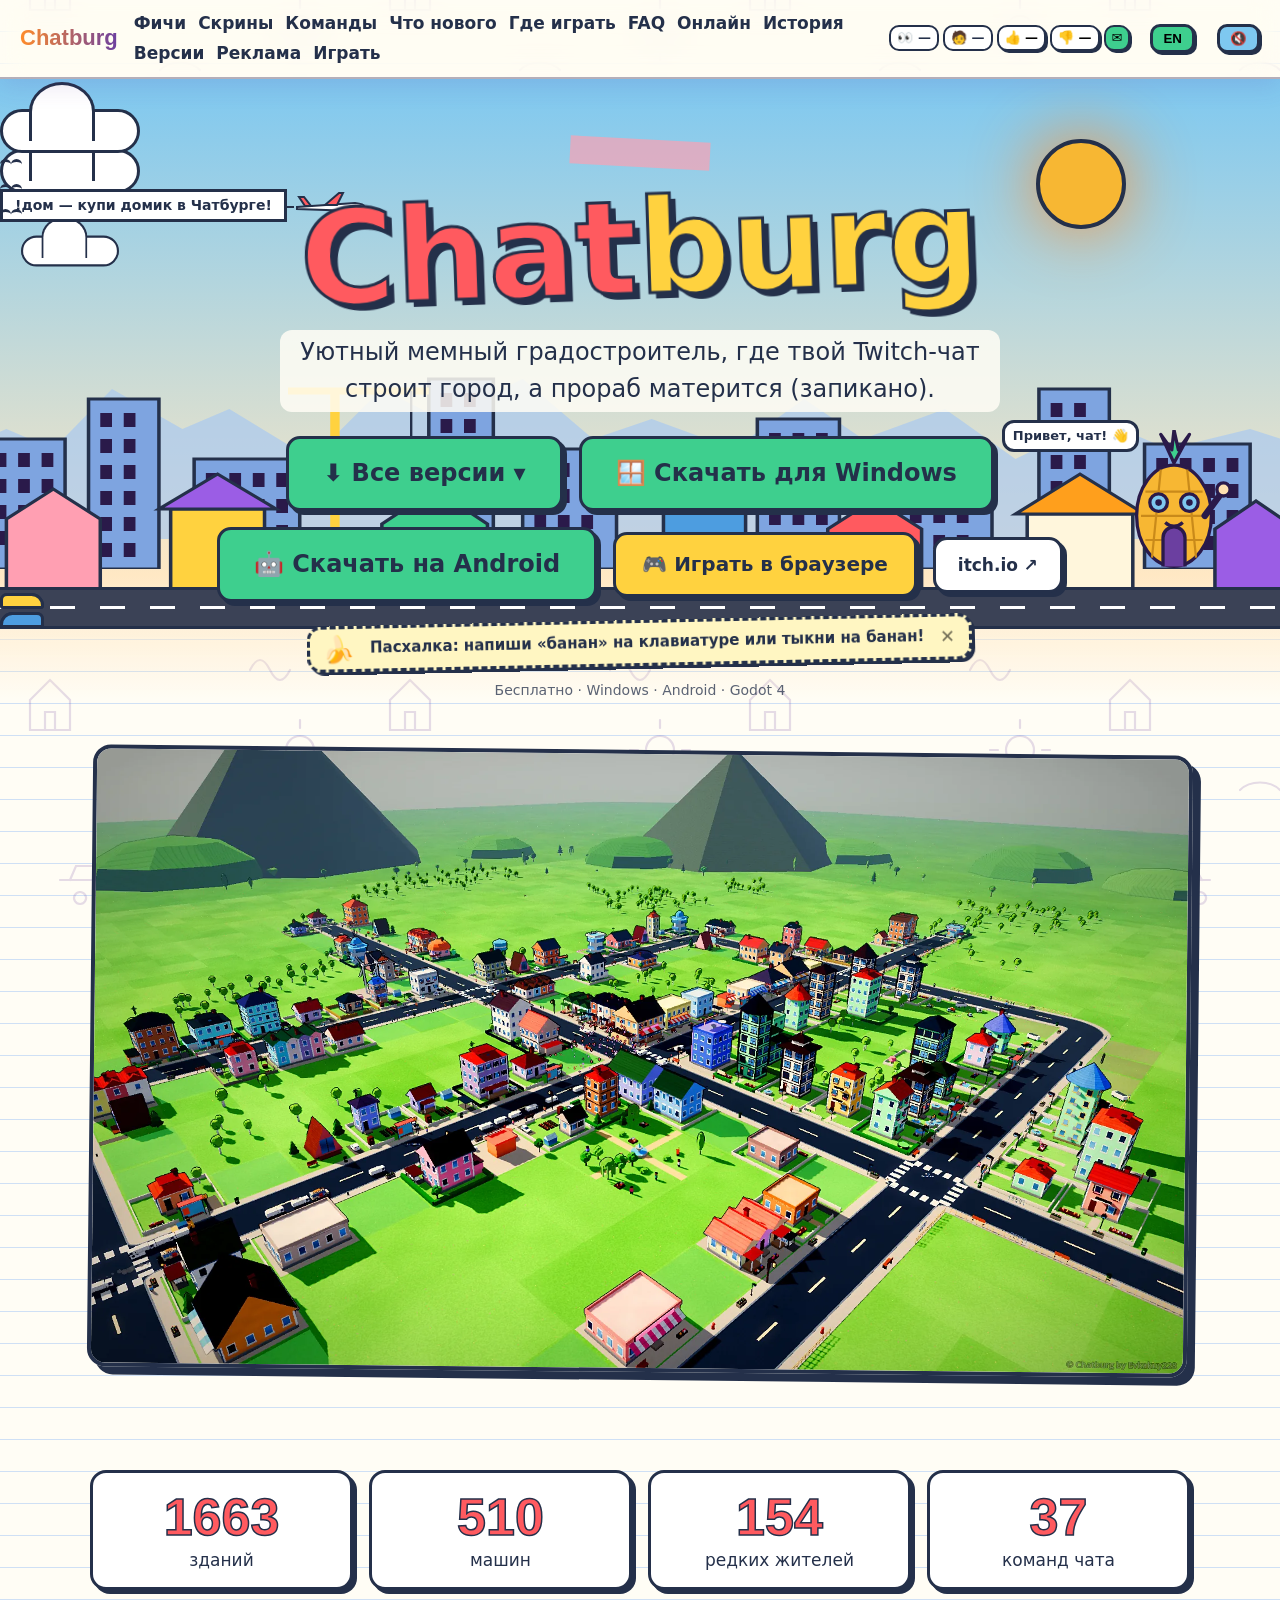
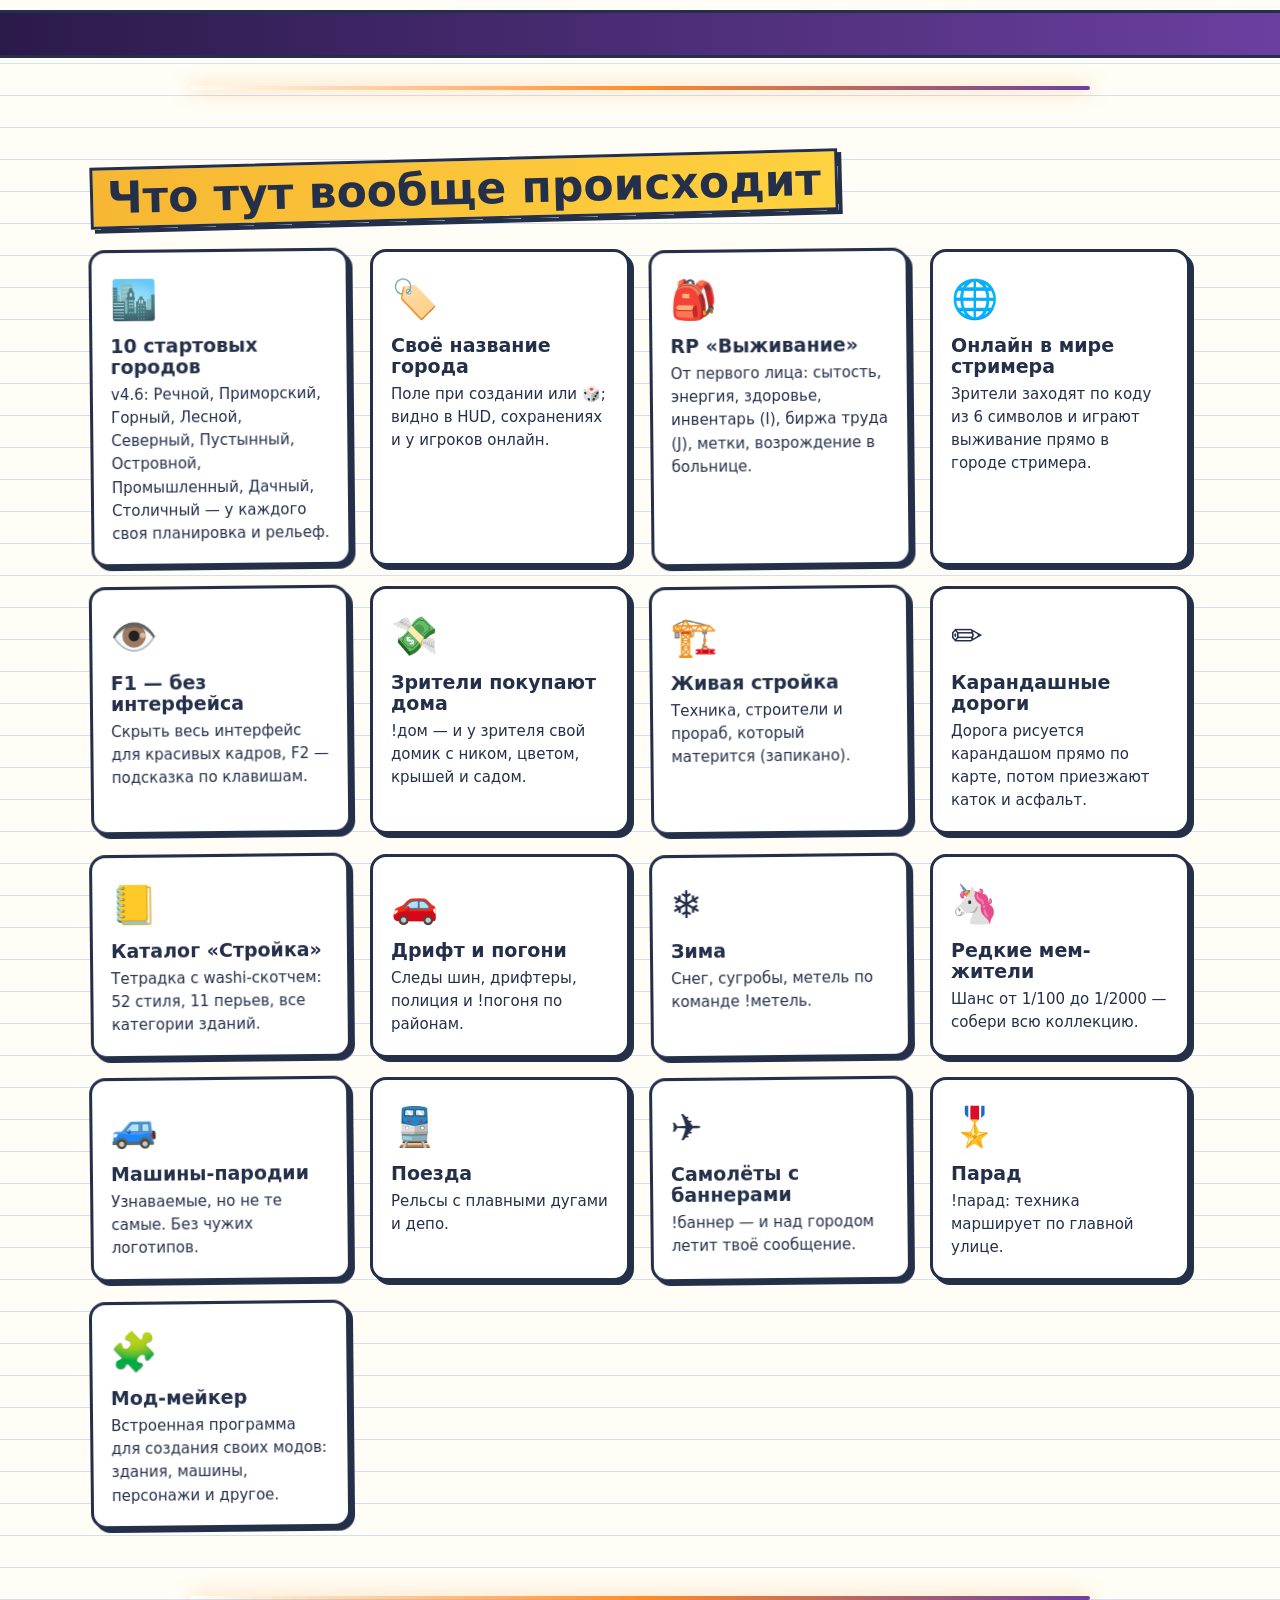
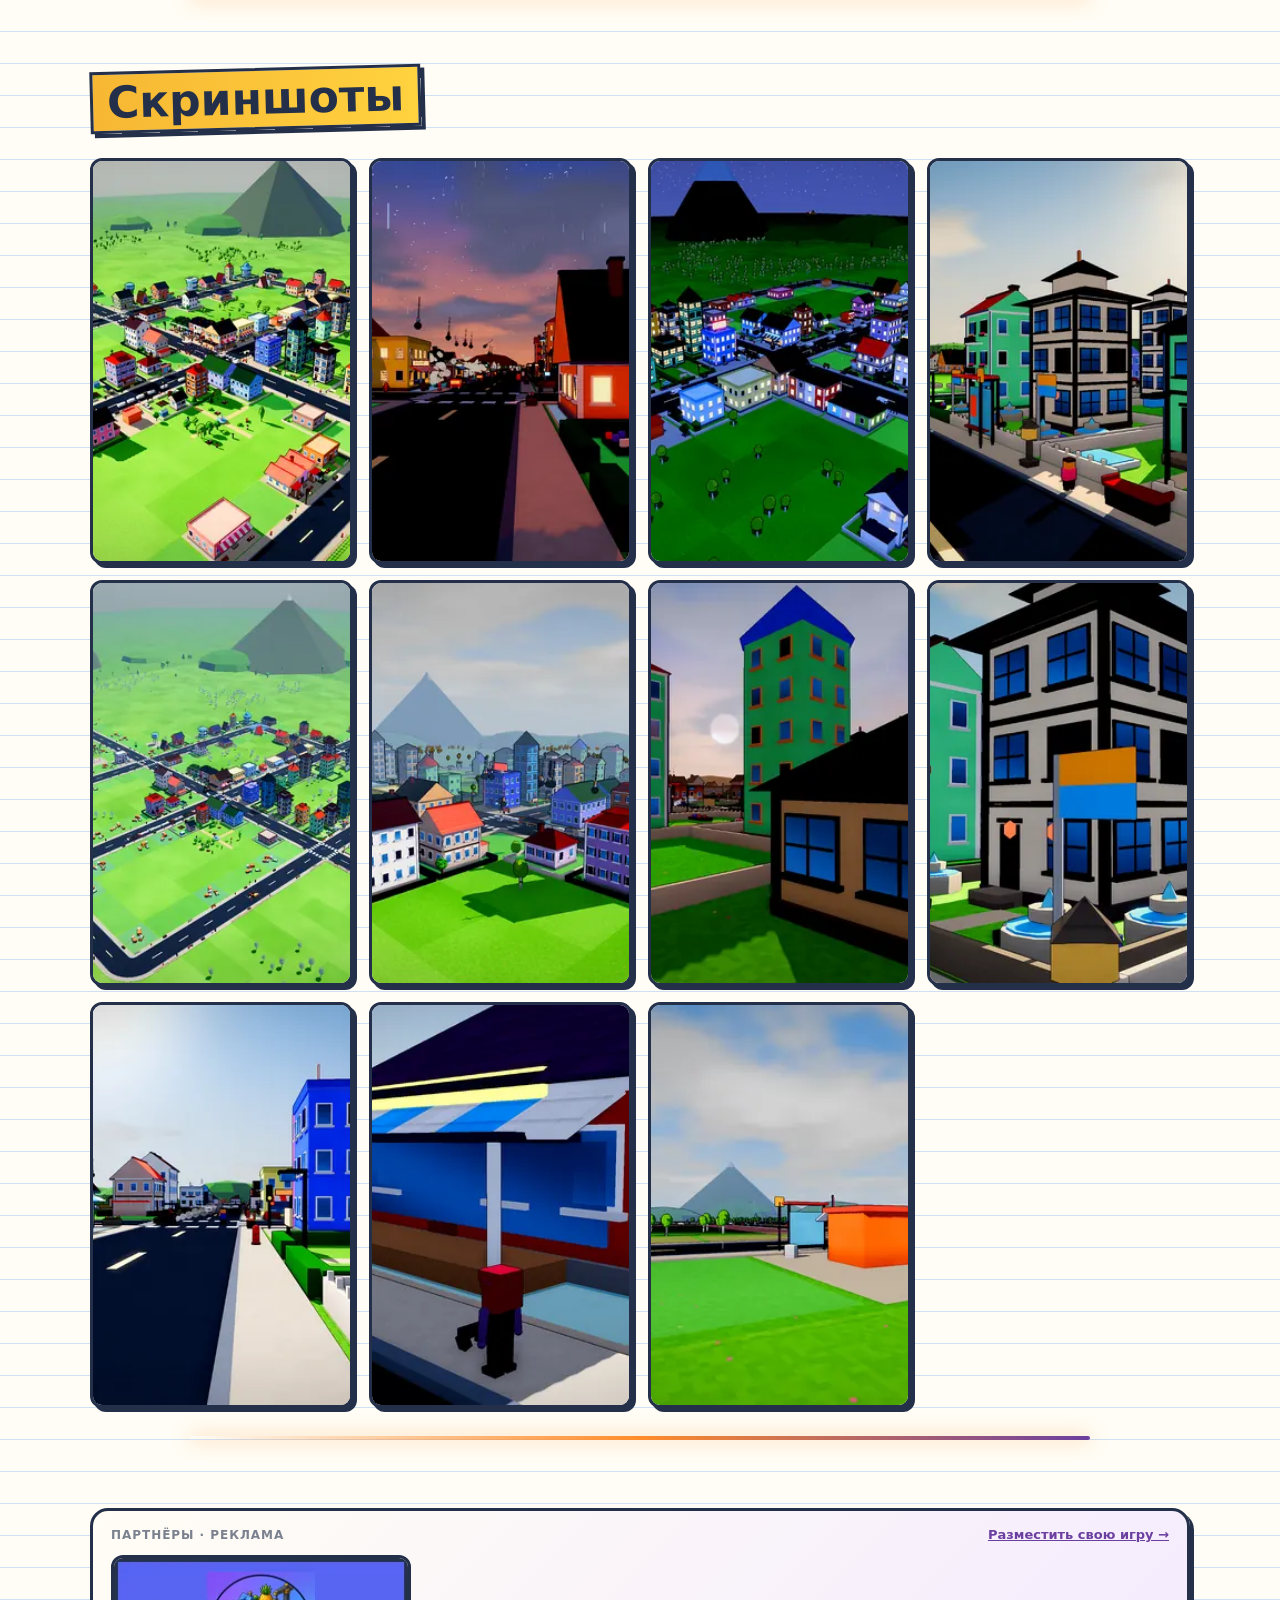
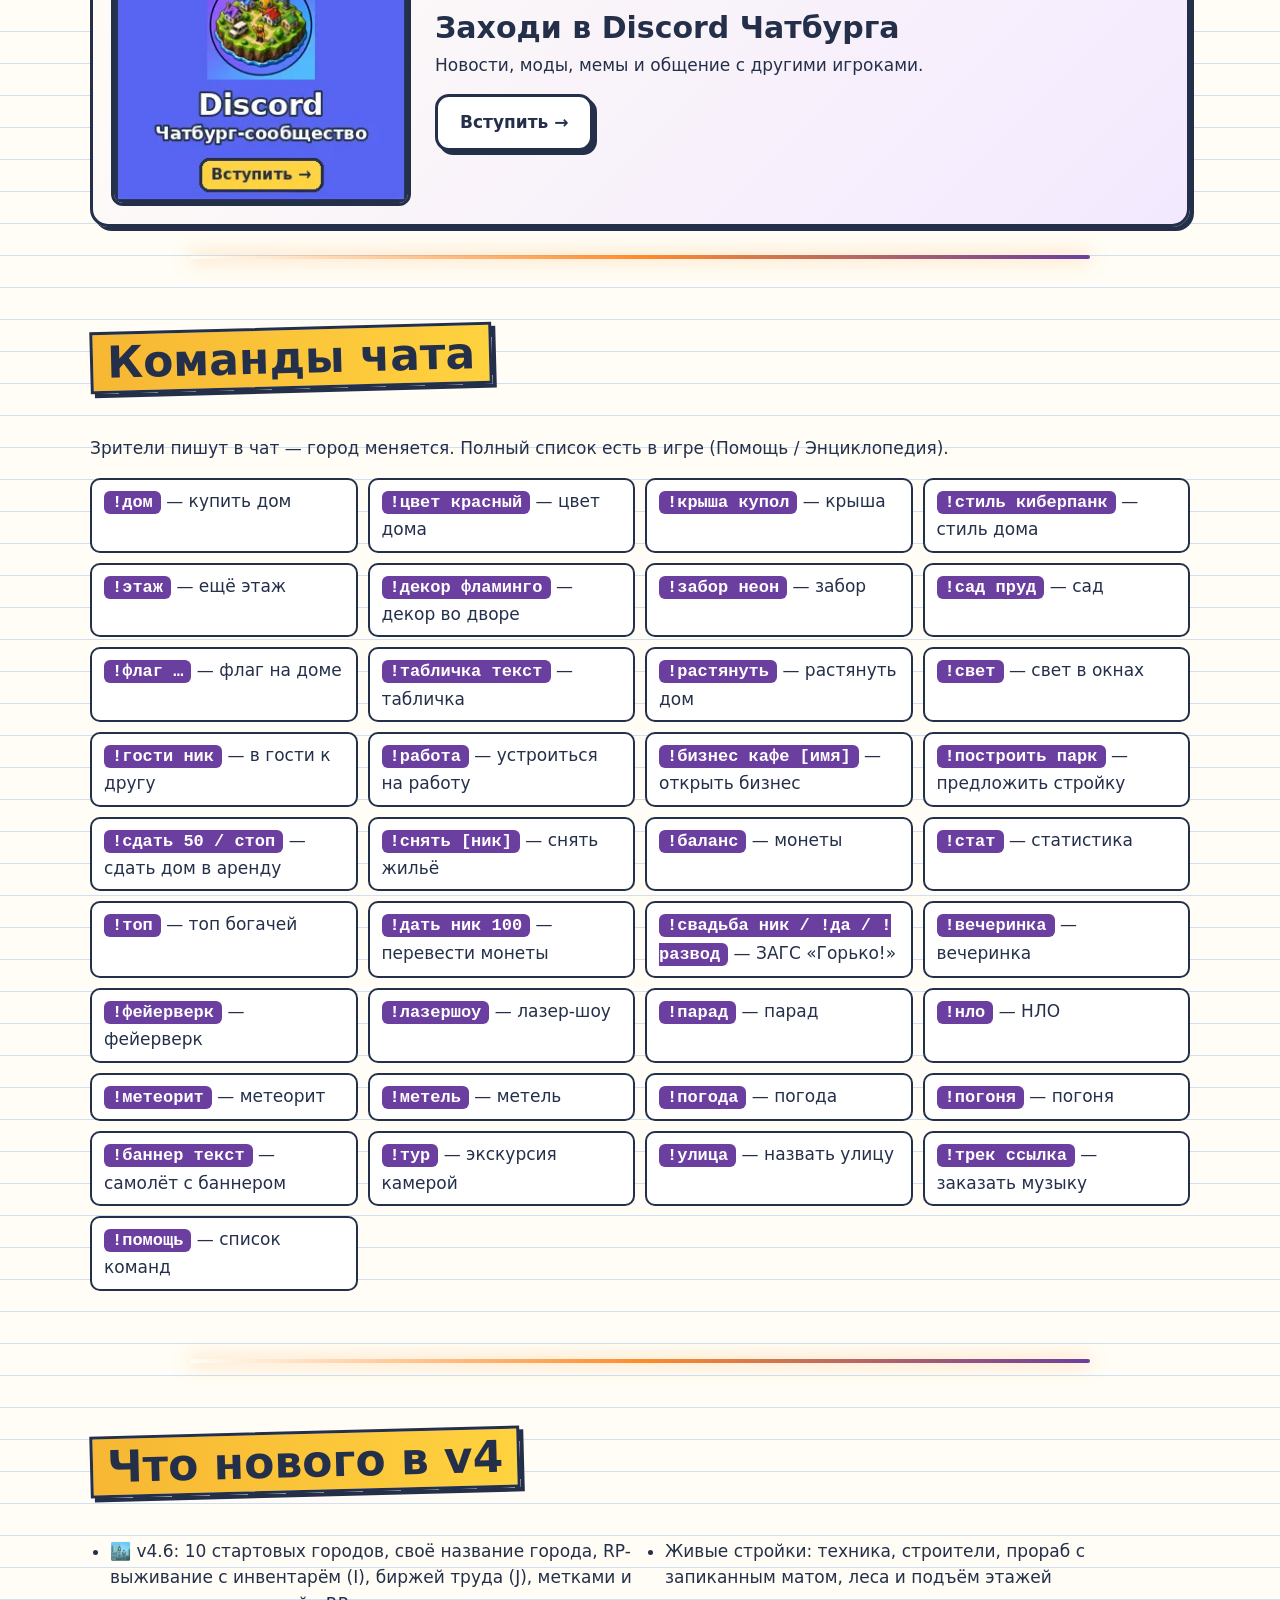
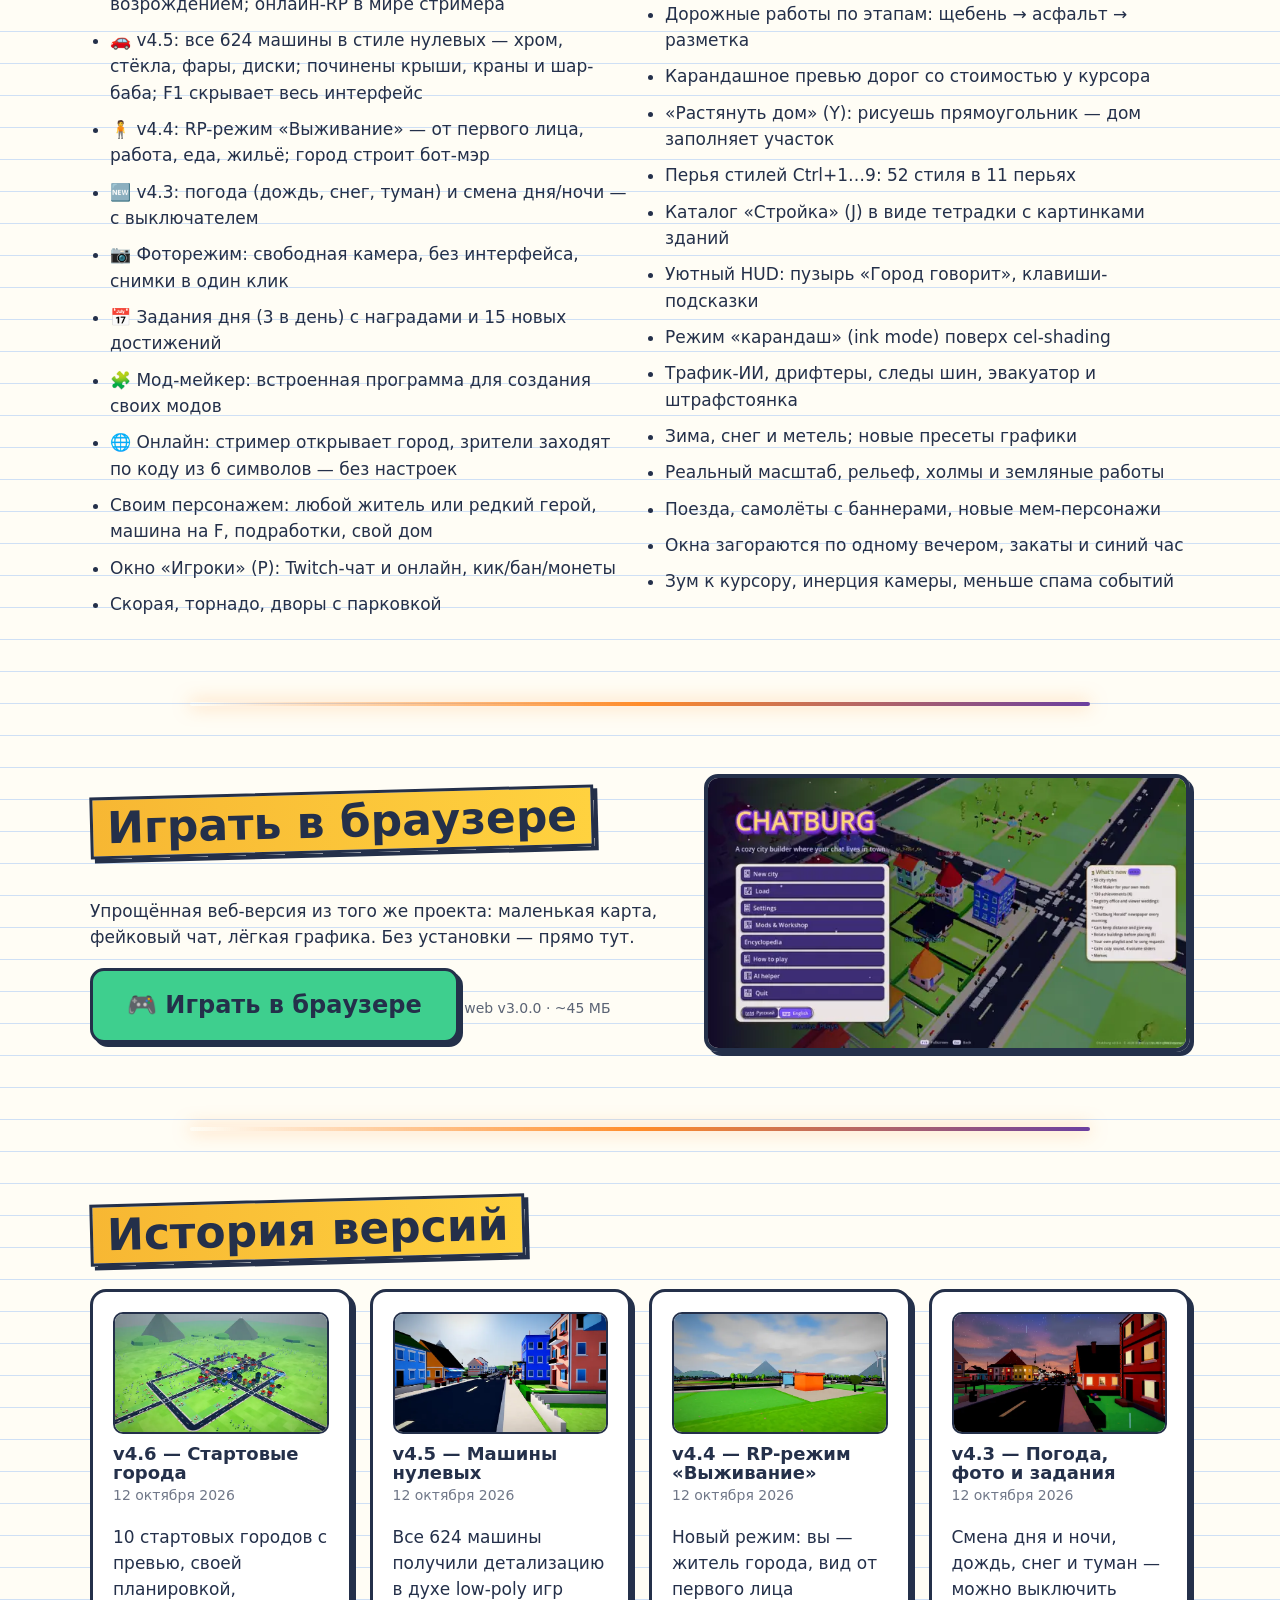
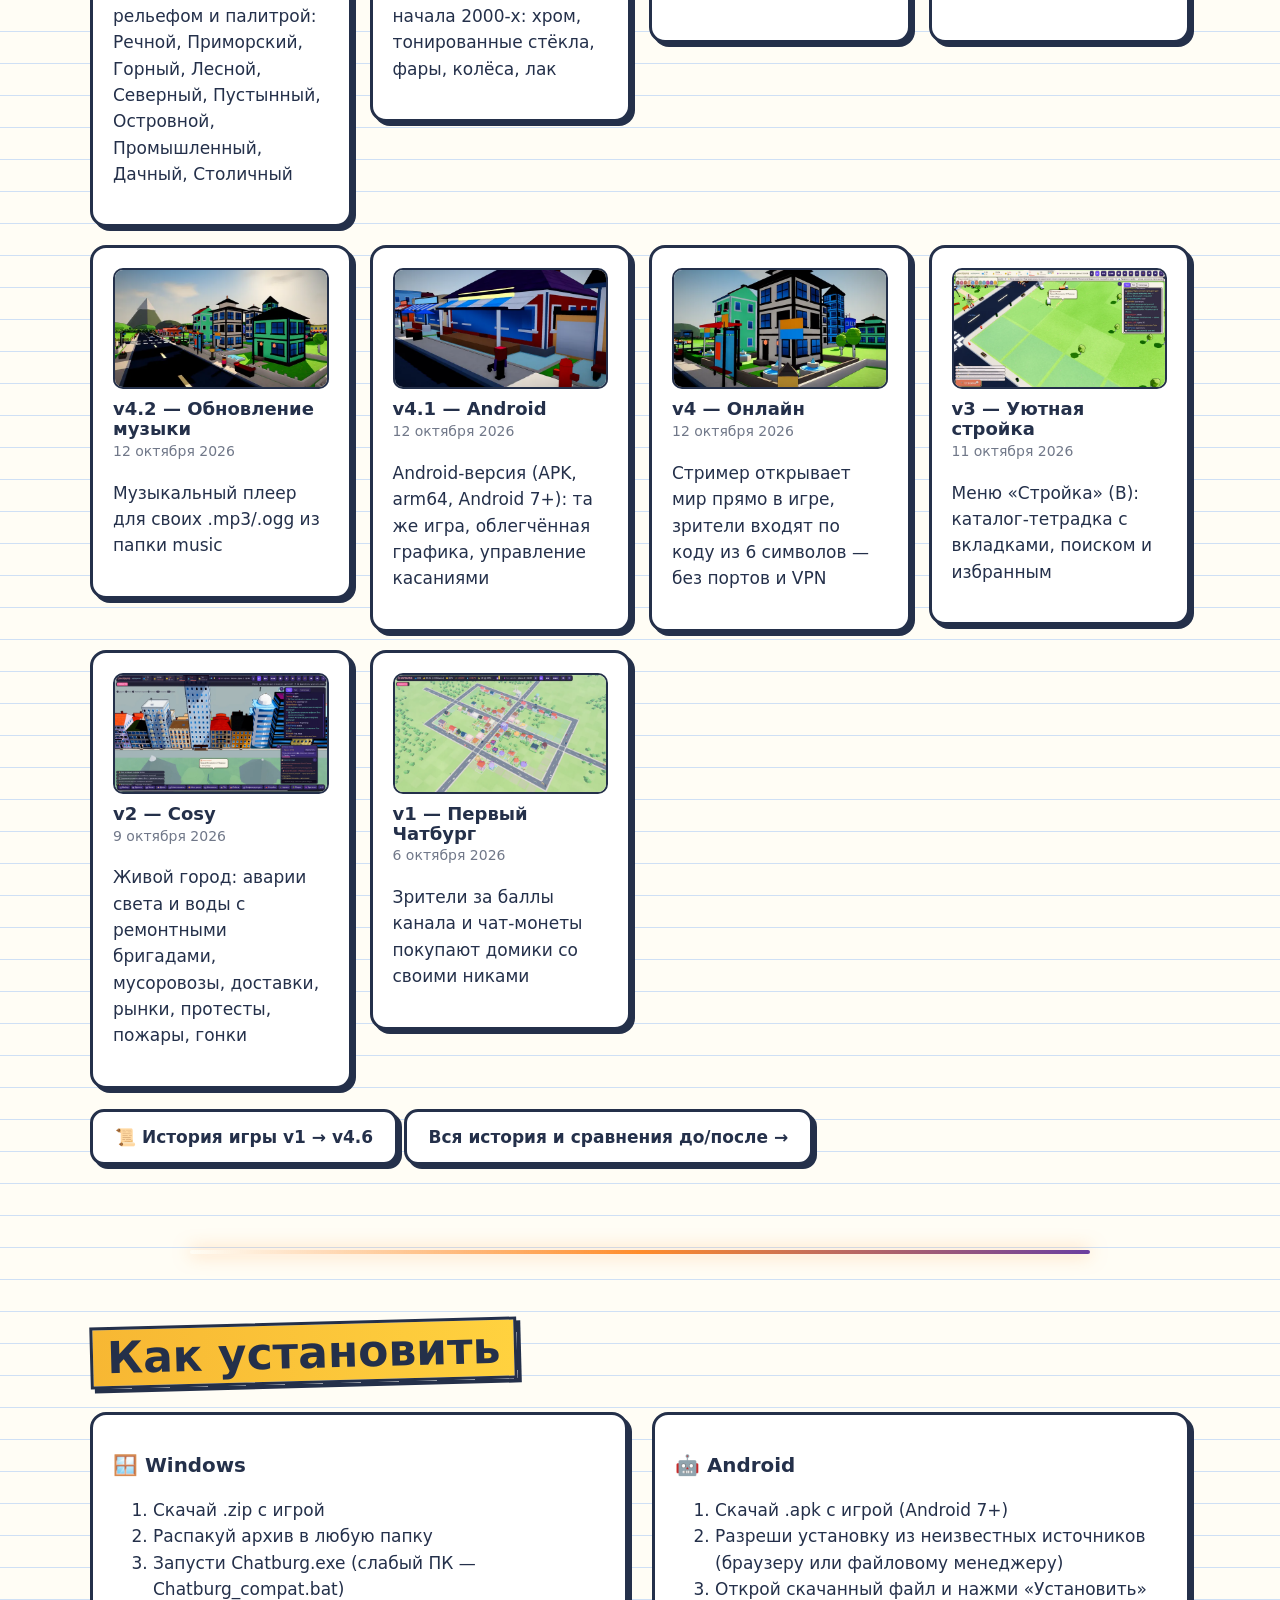
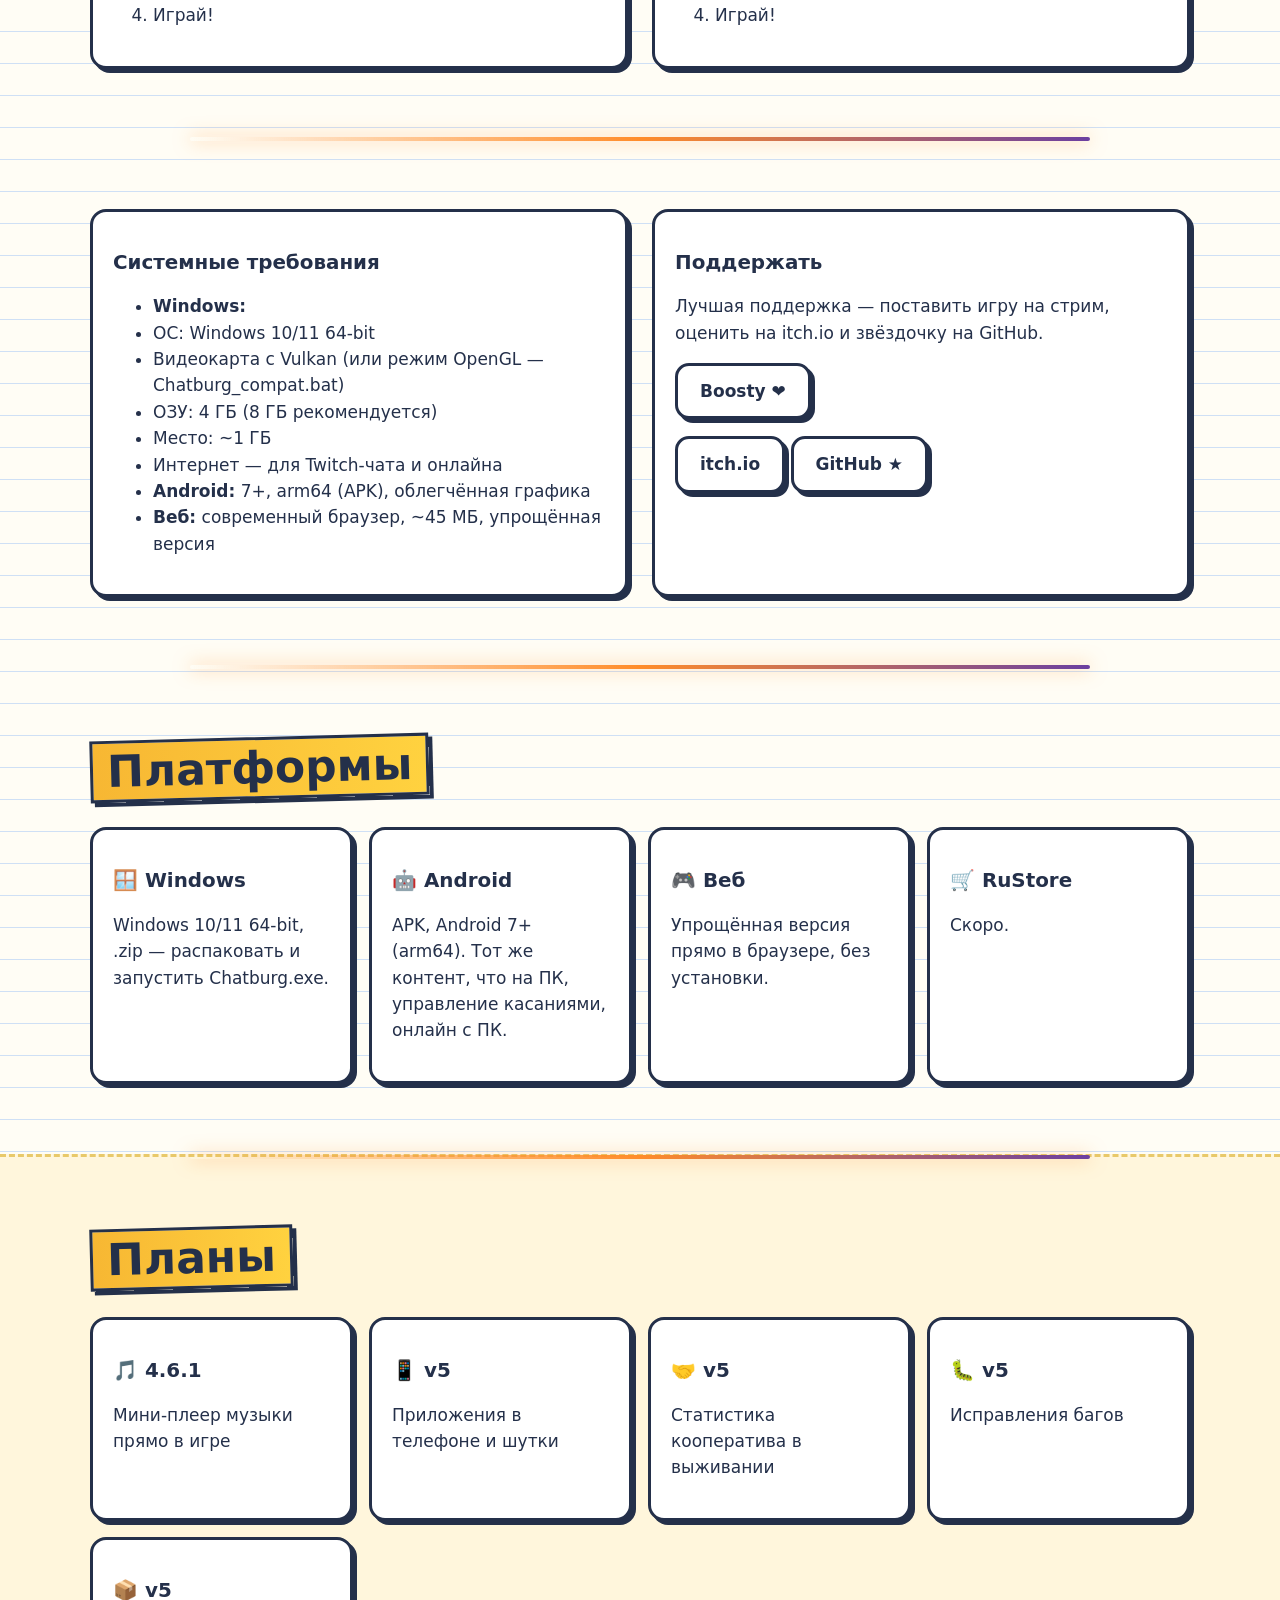
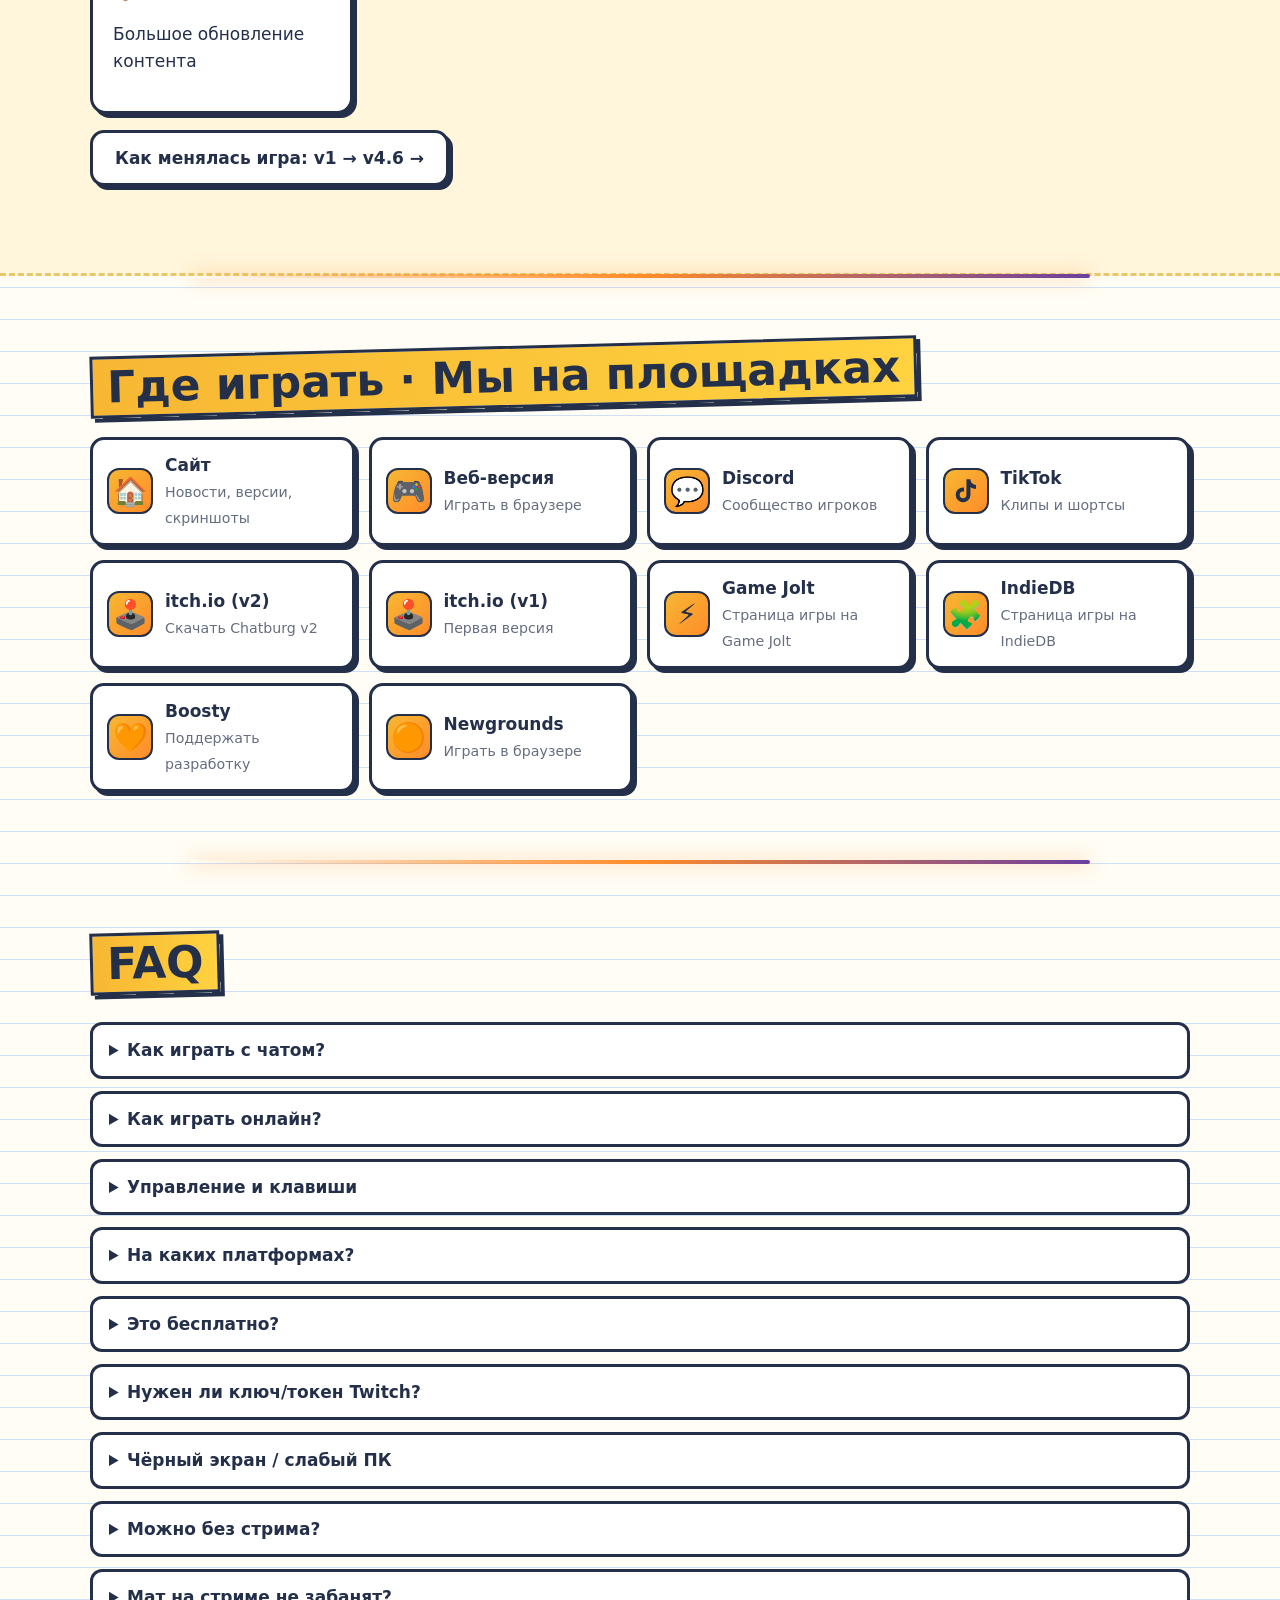
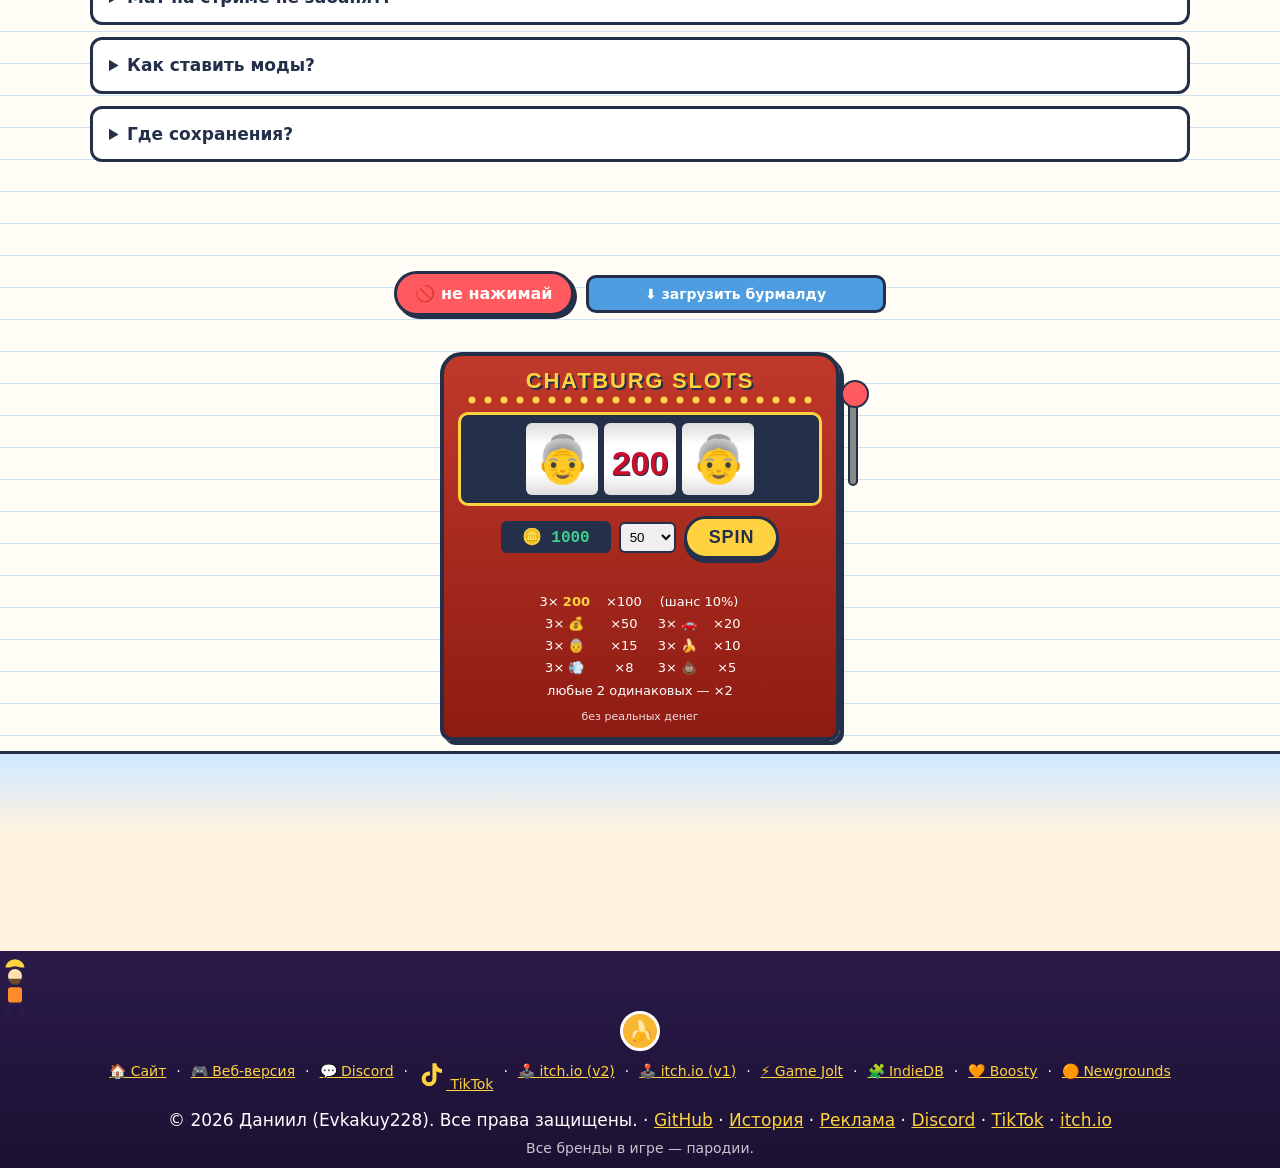
==== commit d39b4a10: "Add 19 meme gags (gags.js) with CC0 sounds" ====
--- a/index.html
+++ b/index.html
@@ -91,4 +91,4 @@
 <section id="slot" aria-label="Слот-машина (без реальных денег)"></section>
 <footer><div class="wrap"><nav class="footlinks" id="footlinks" aria-label="Площадки"></nav>© 2026 Даниил (Evkakuy228). <span data-ru="Все права защищены." data-en="All rights reserved.">Все права защищены.</span> · <a href="https://github.com/evkakuypetrovich-sys/chatburg">GitHub</a> · <a href="history.html">История</a> · <a href="ads.html">Реклама</a> · <a href="https://discord.gg/Z9u2evqPM">Discord</a> · <a href="https://www.tiktok.com/@chatburg_game">TikTok</a> · <a href="https://evkakuy228.itch.io/chatburg-game">itch.io</a><br><span class="small" data-ru="Все бренды в игре — пародии." data-en="All brands in the game are parodies.">Все бренды в игре — пародии.</span></div></footer>
 <div id="lb" hidden><button class="x" aria-label="close">✕</button><button class="pv">‹</button><img alt=""><button class="nx">›</button><p></p></div>
-<canvas id="confetti" aria-hidden="true"></canvas><script src="app.js?v=202610122040" defer></script><script src="dl.js?v=202610121815" defer></script><script src="ads.js?v=202610111918" defer></script><script src="deco.js?v=202610111918" defer></script><script src="links.js?v=202610111918" defer></script><script src="stats.js?v=202610121650" defer></script><script src="wasted.js?v=4" defer></script><script src="slot.js?v=4" defer></script></body></html>
+<canvas id="confetti" aria-hidden="true"></canvas><script src="app.js?v=202610122040" defer></script><script src="dl.js?v=202610121815" defer></script><script src="ads.js?v=202610111918" defer></script><script src="deco.js?v=202610111918" defer></script><script src="links.js?v=202610111918" defer></script><script src="stats.js?v=202610121650" defer></script><script src="wasted.js?v=5" defer></script><script src="slot.js?v=4" defer></script><script src="gags.js?v=1" defer></script></body></html>
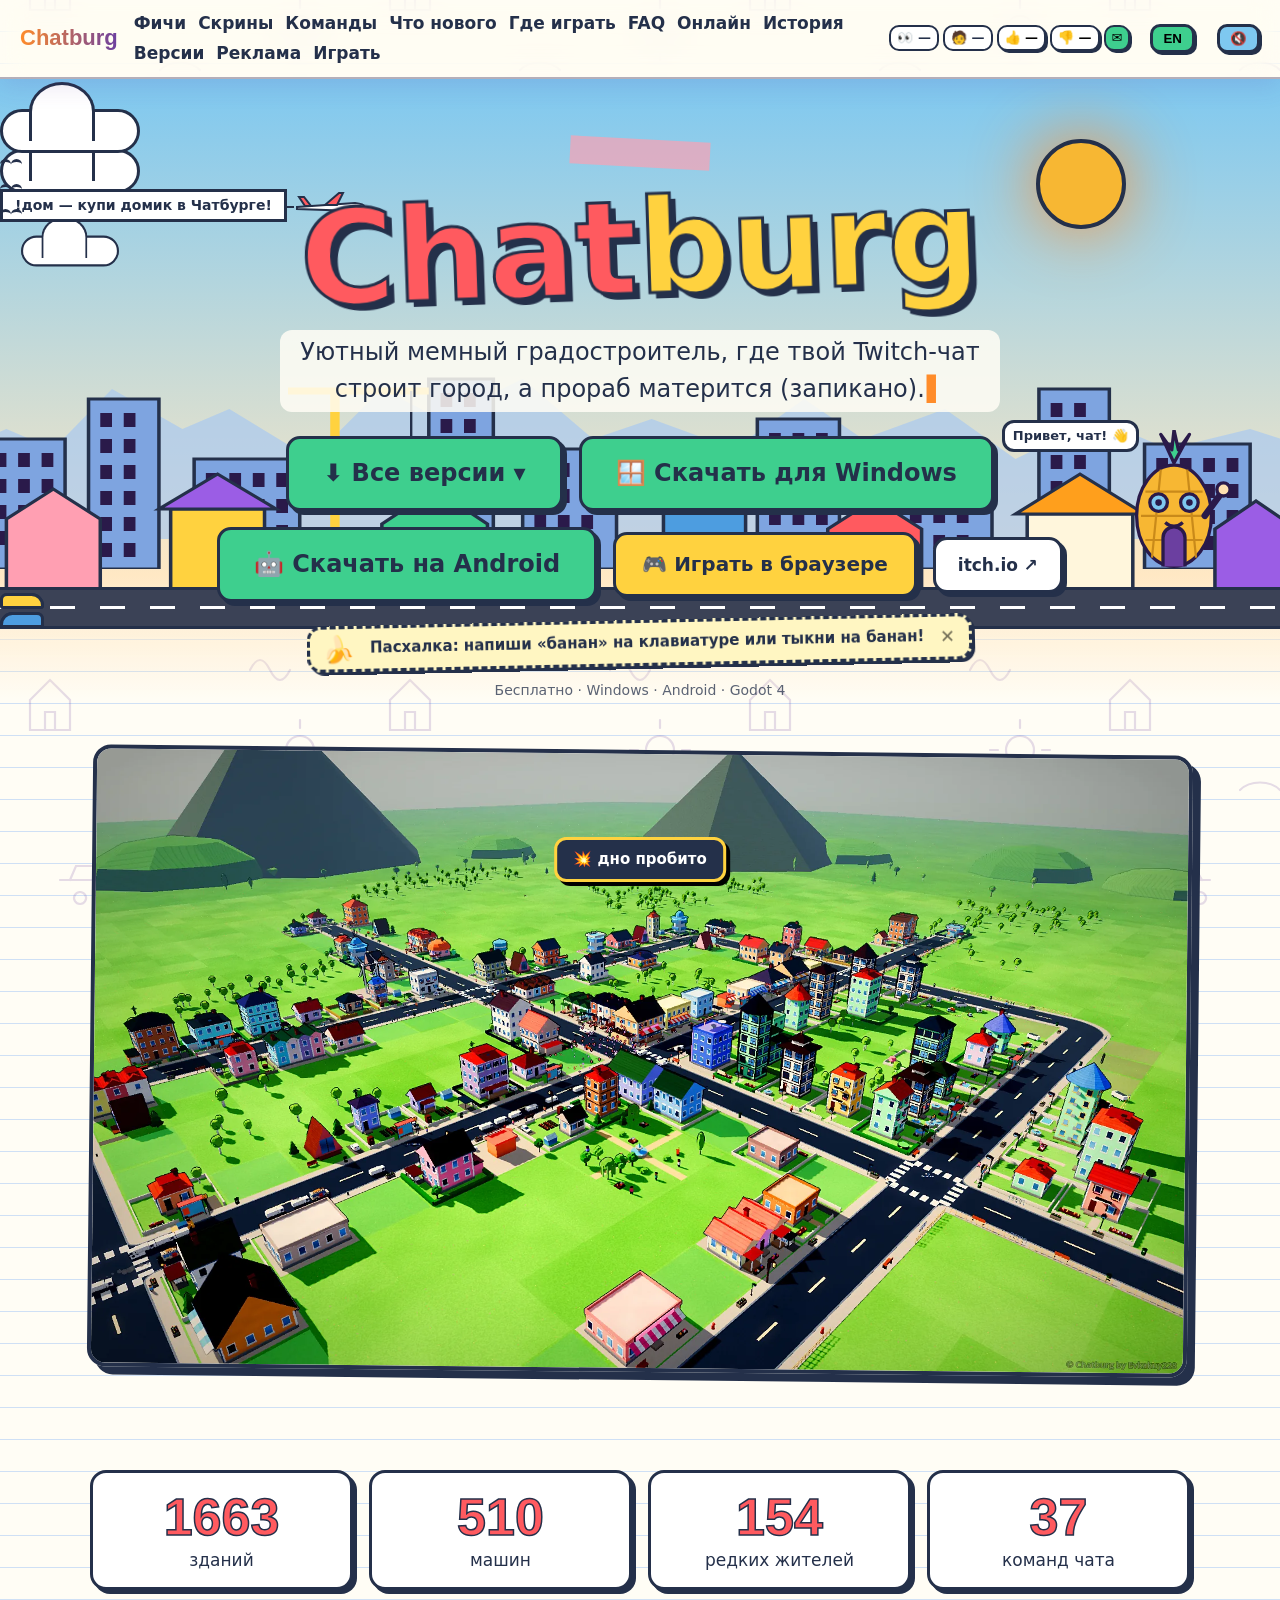
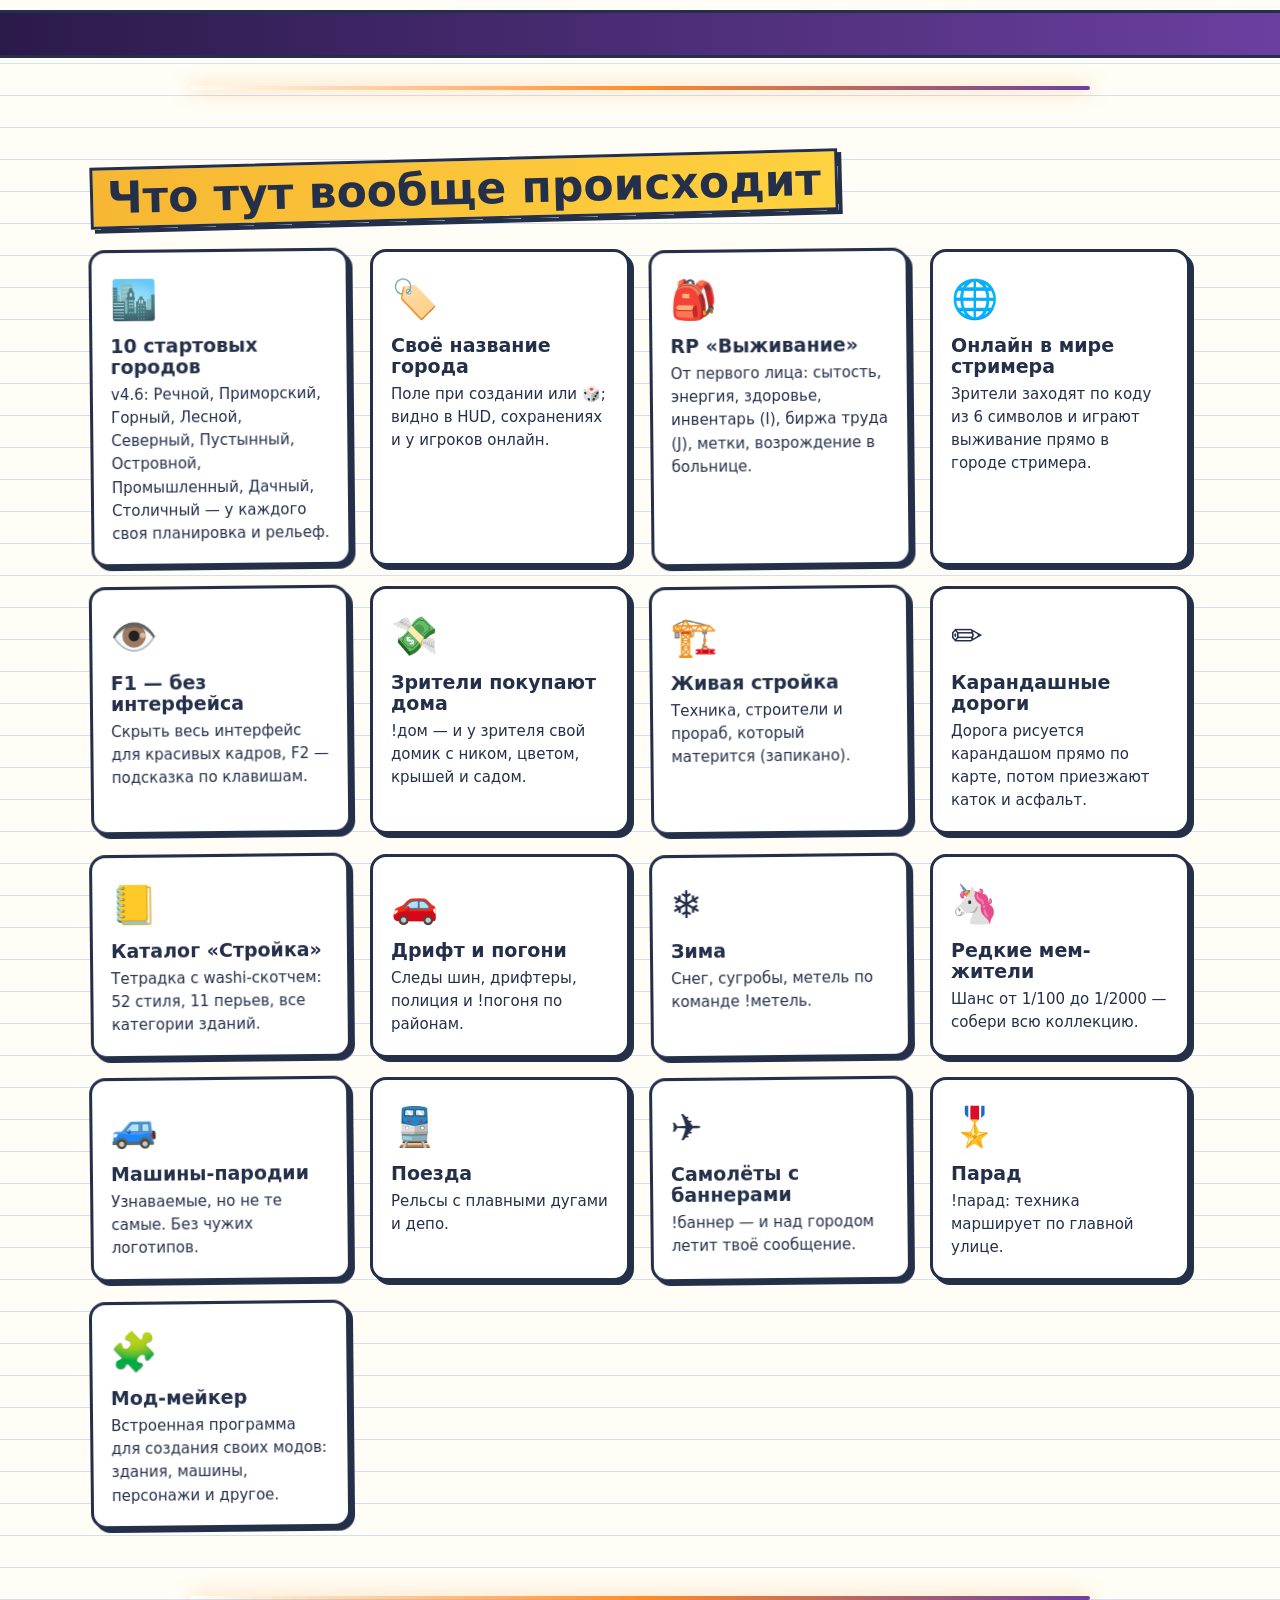
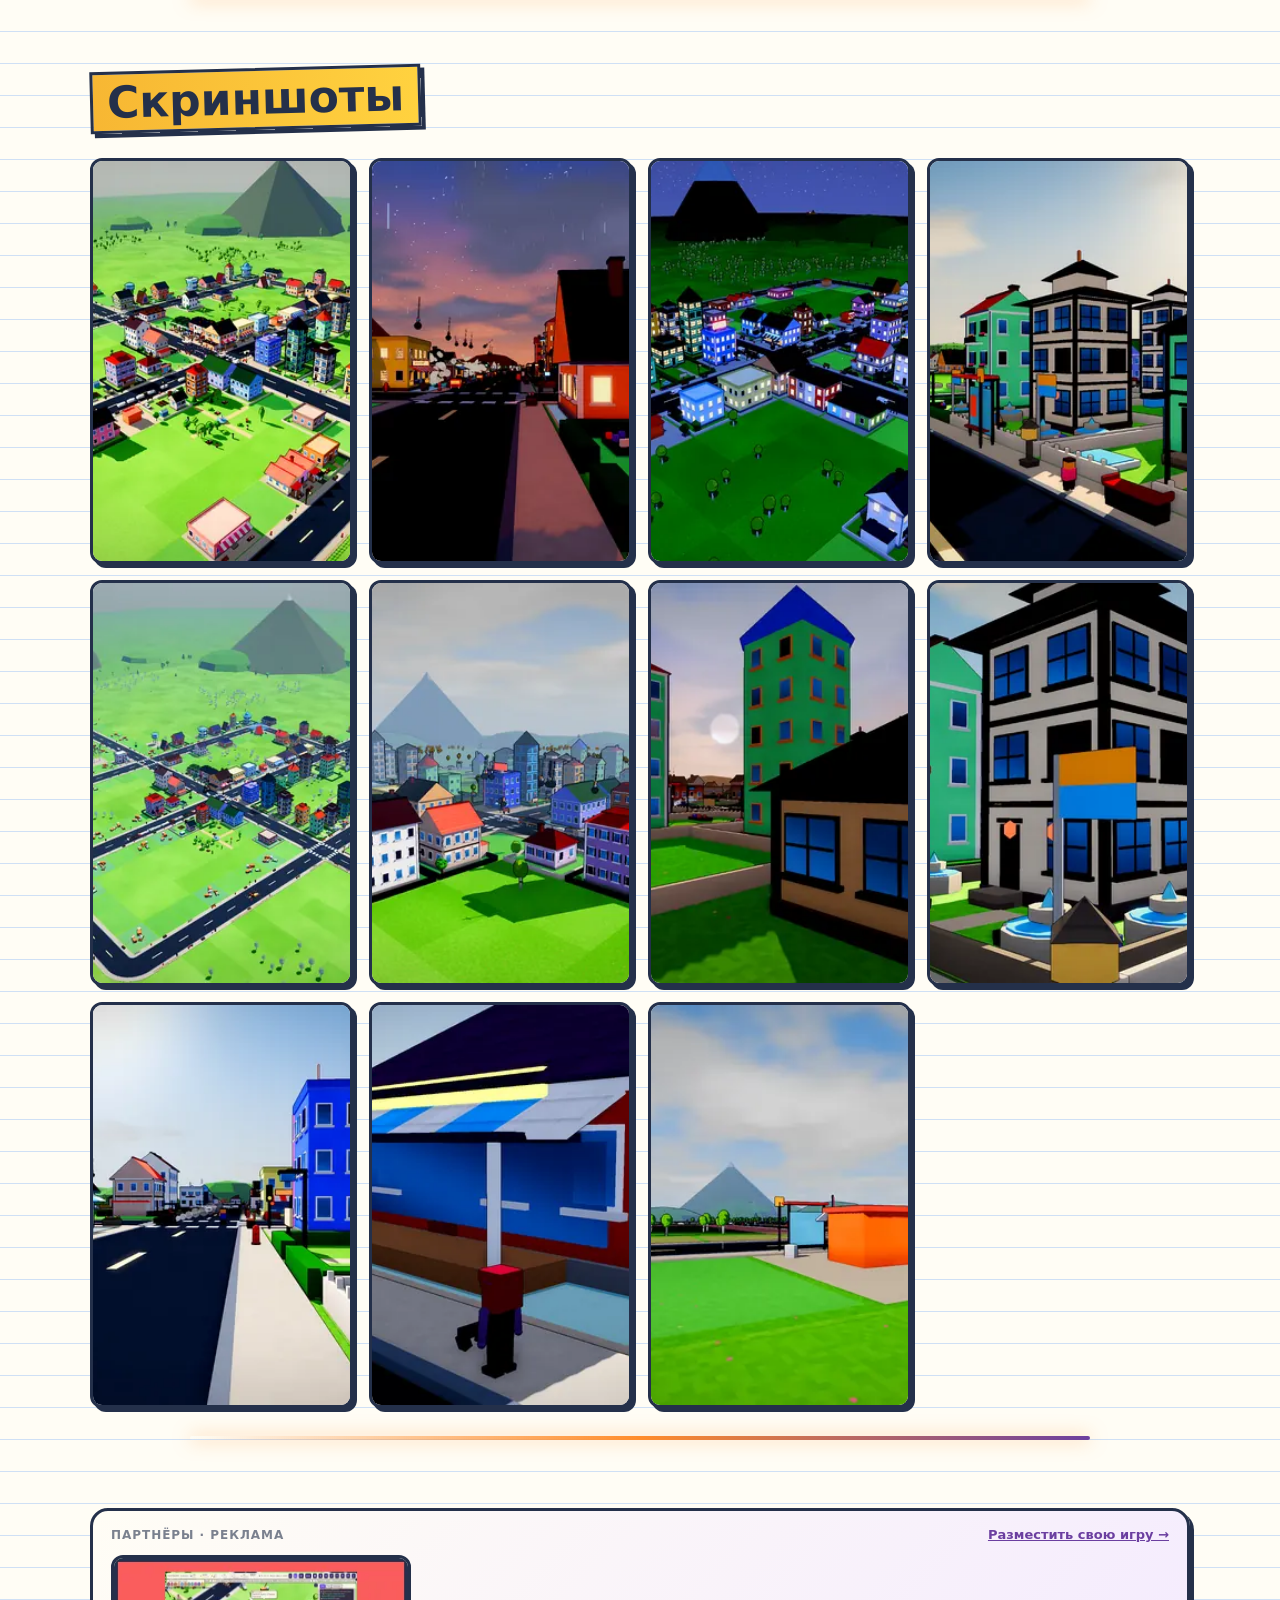
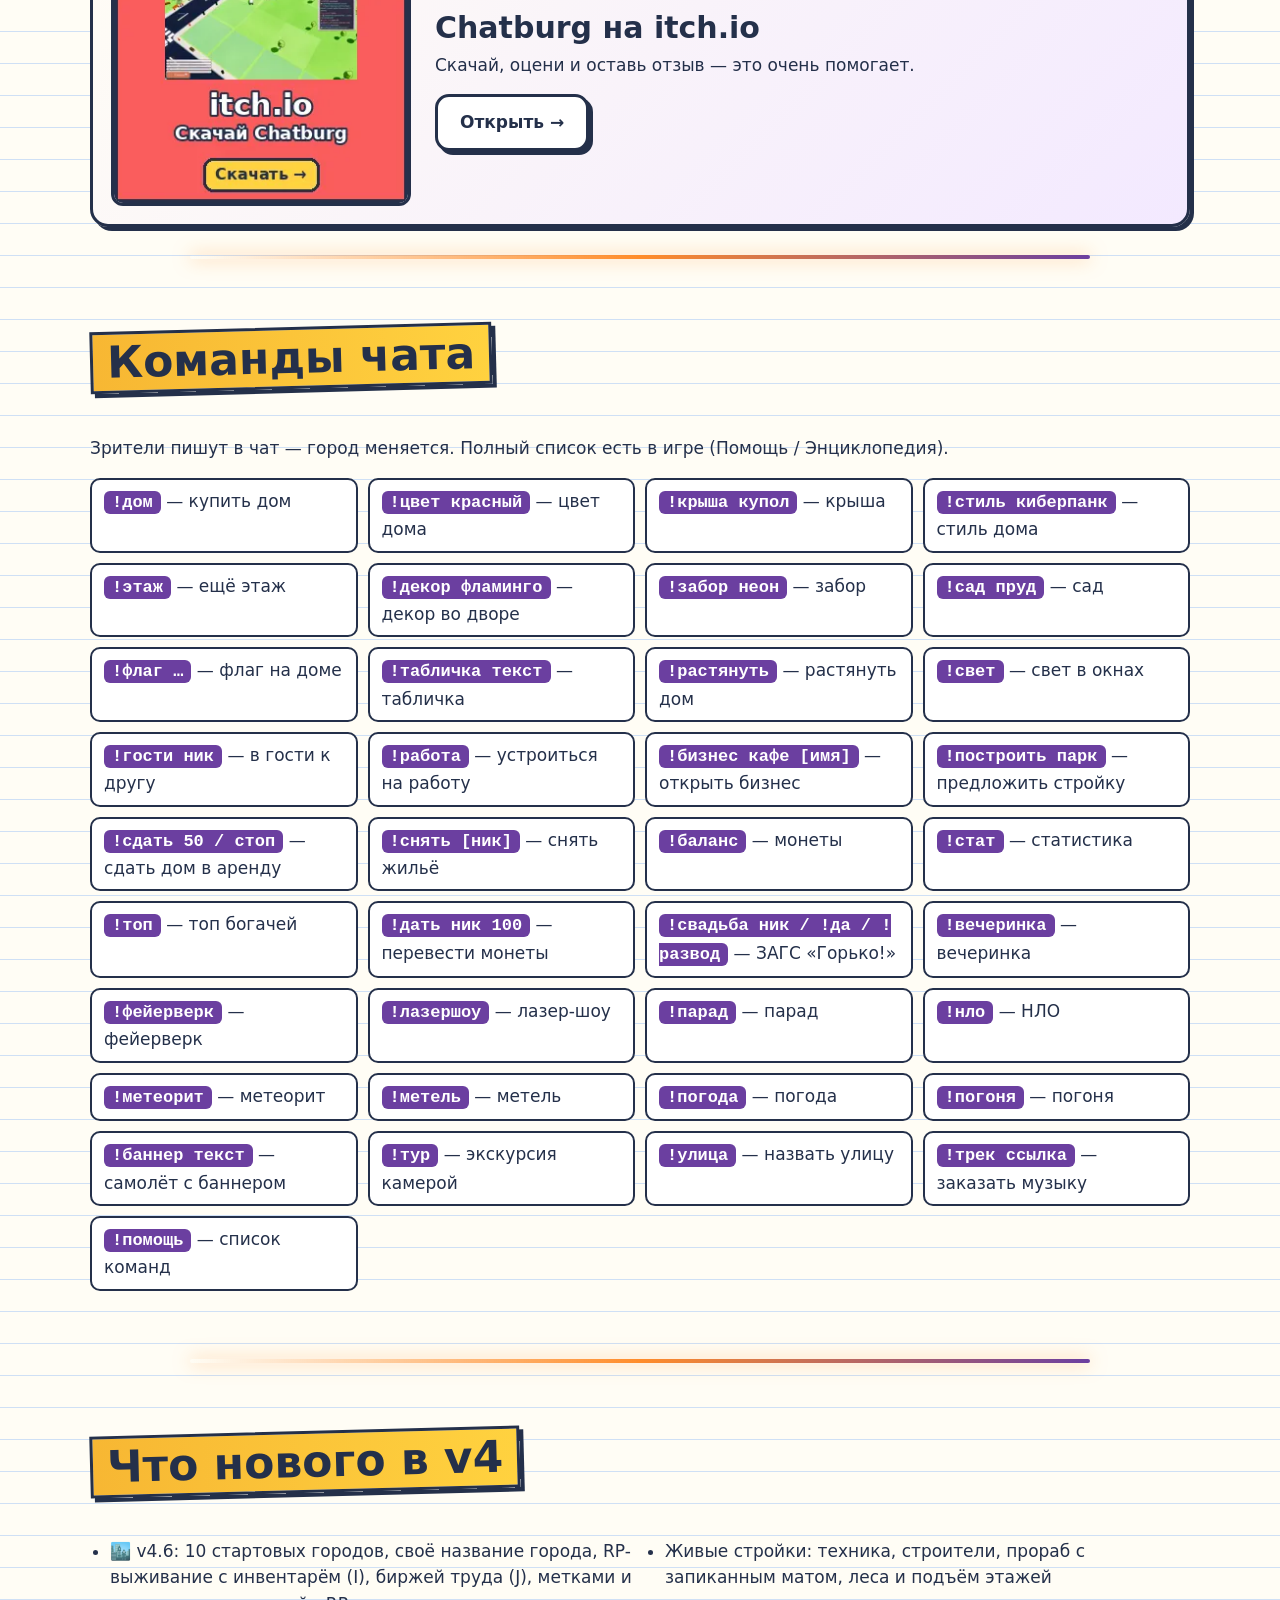
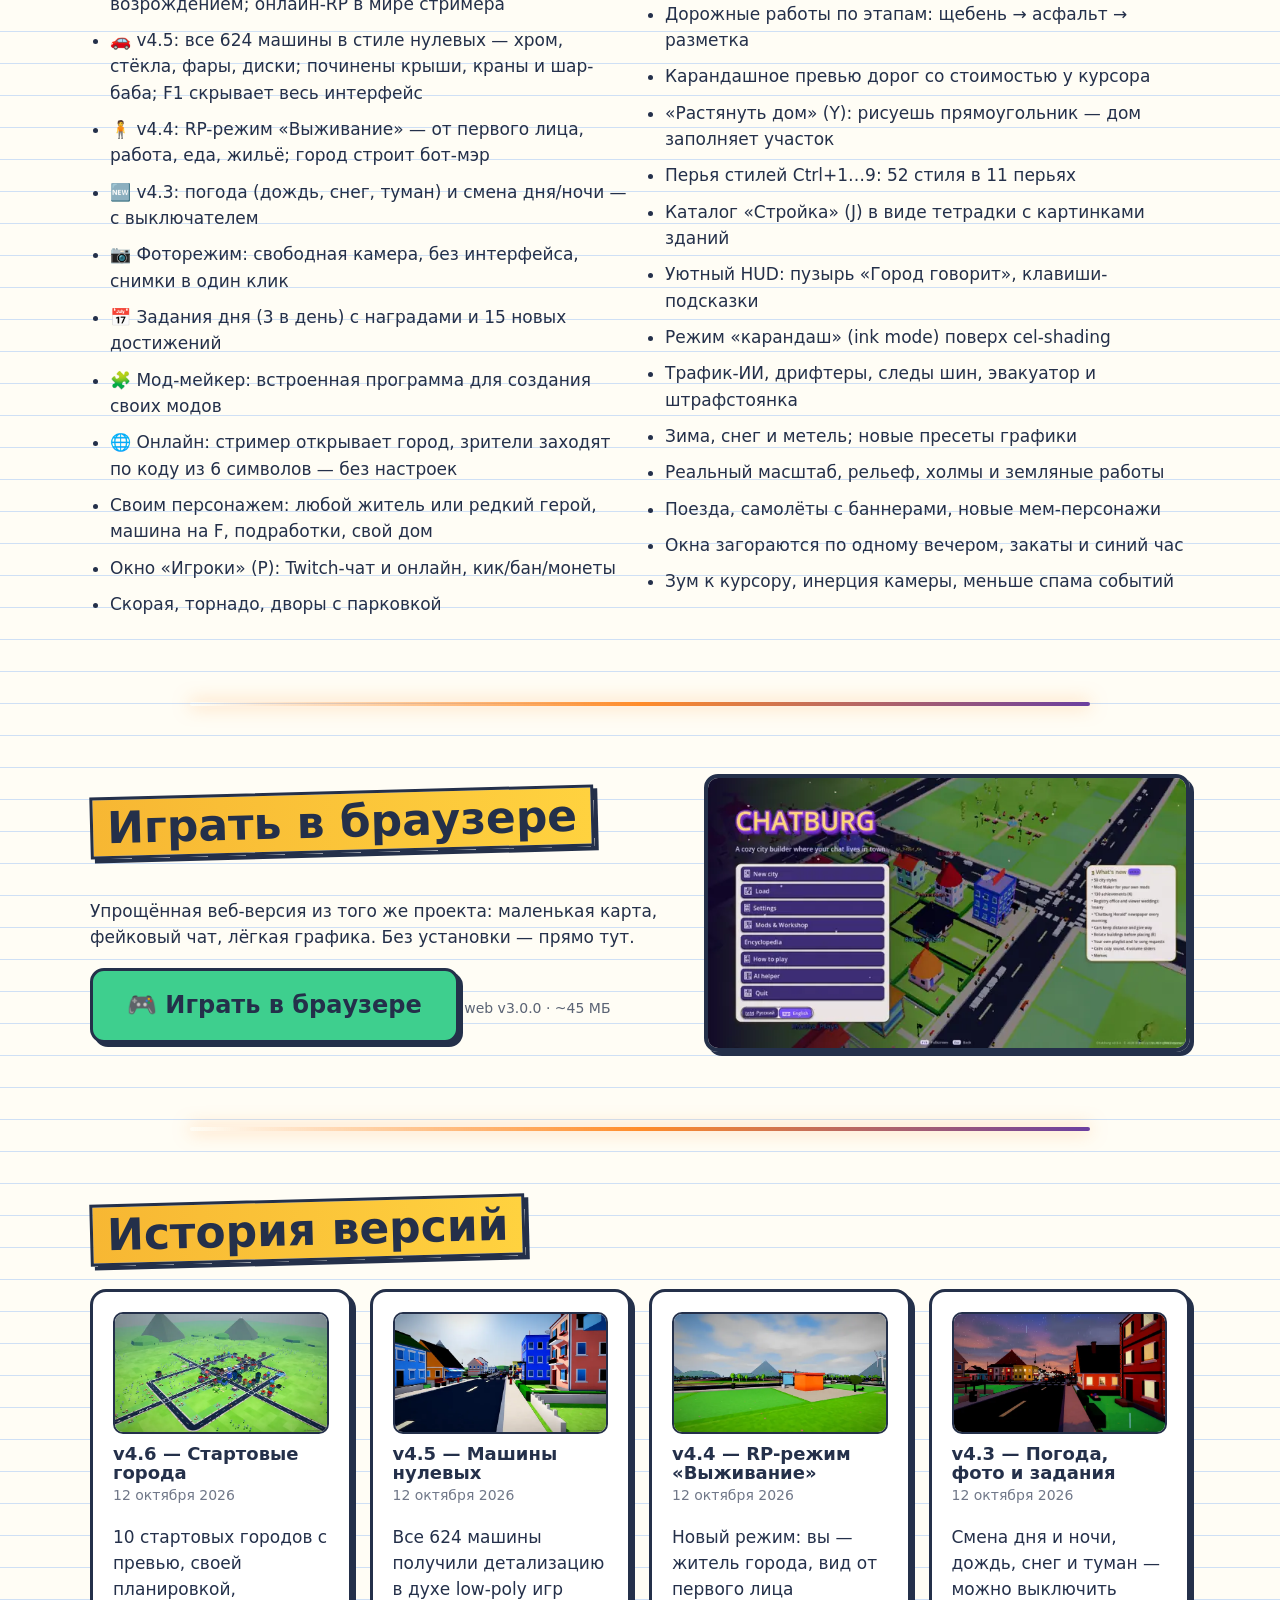
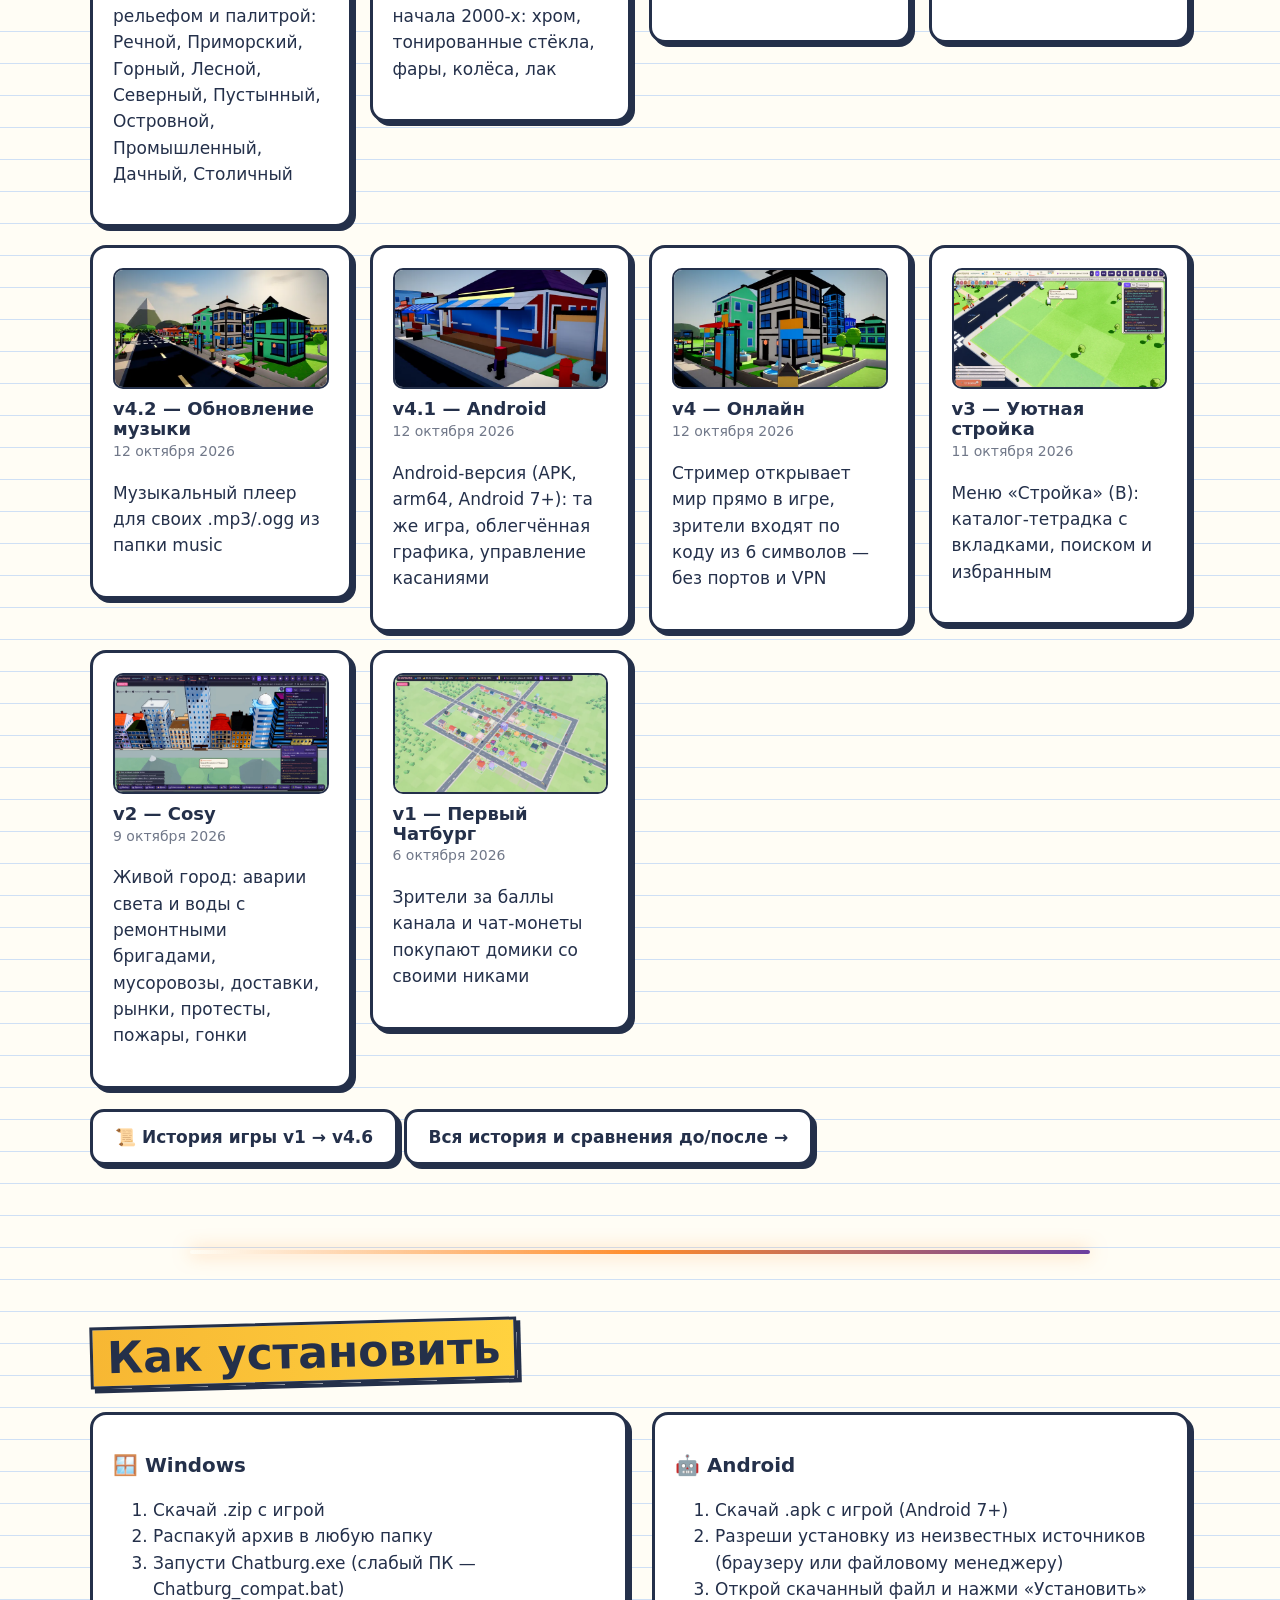
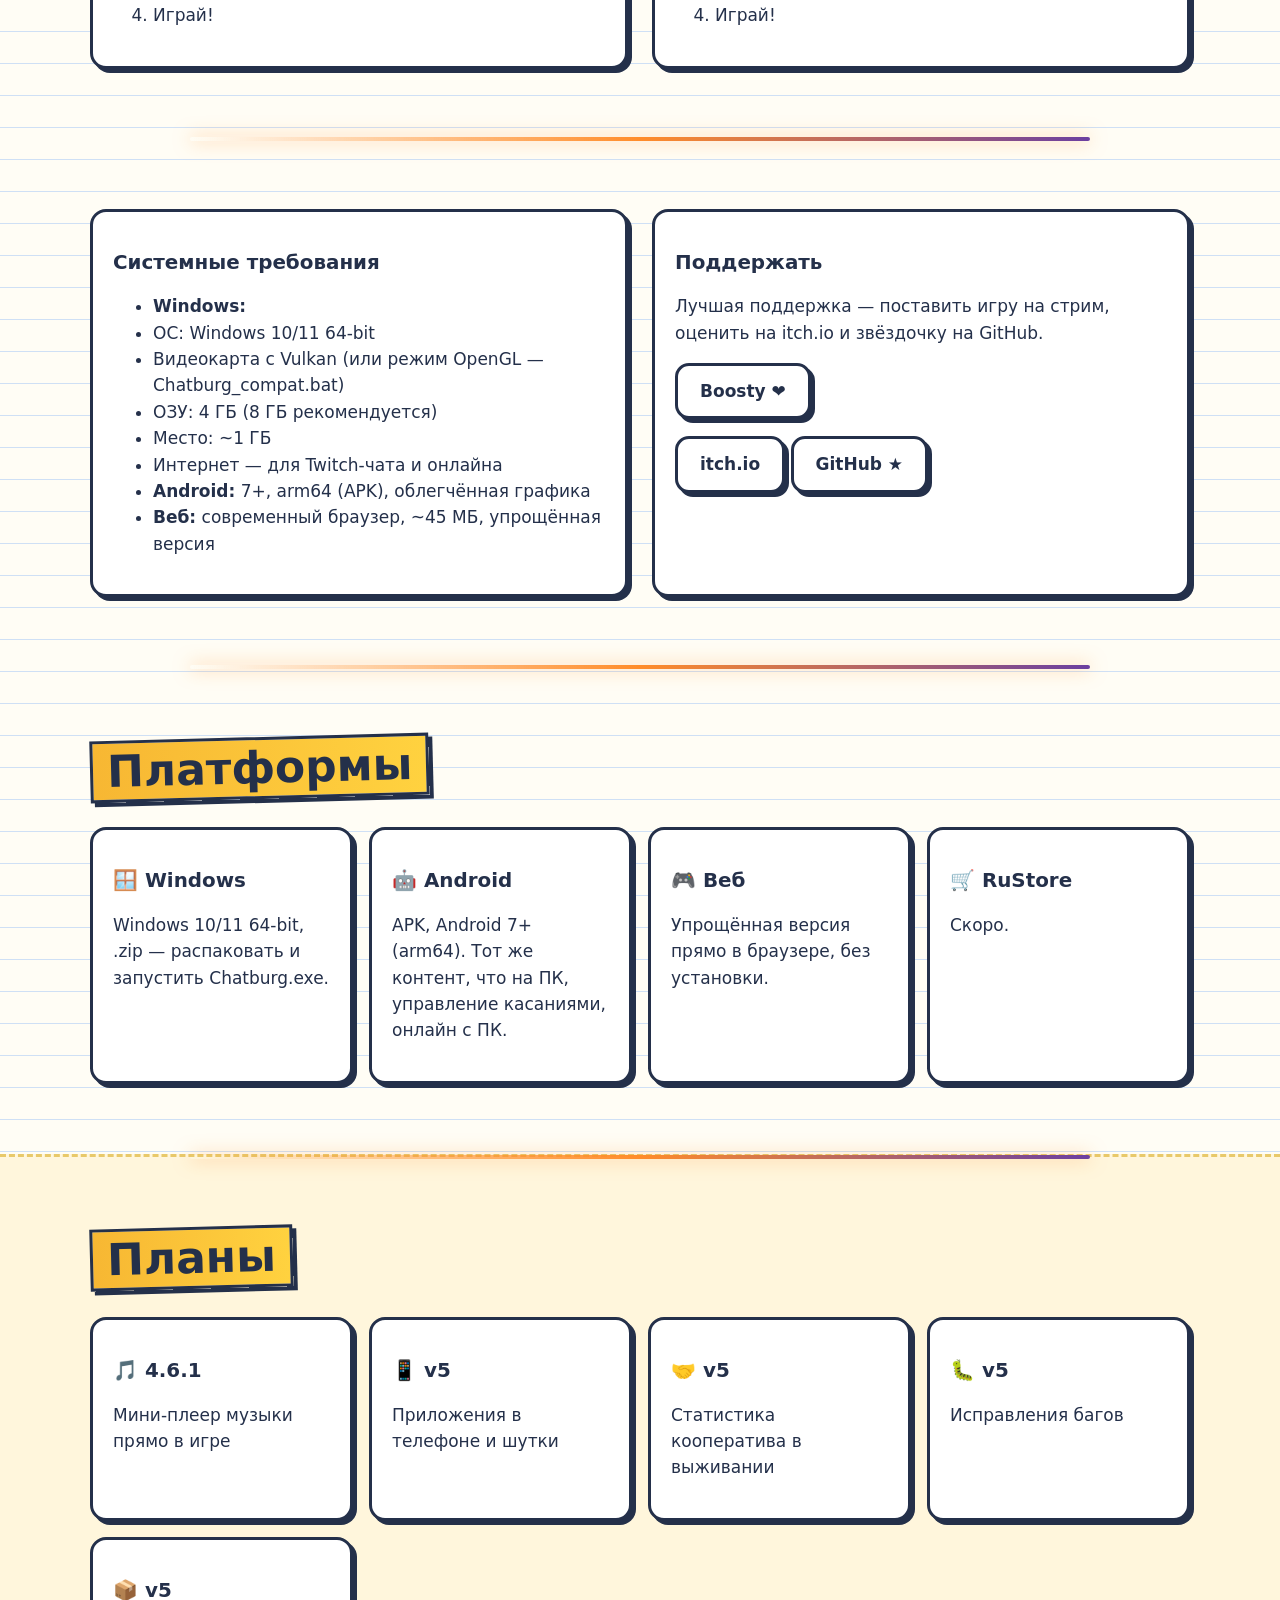
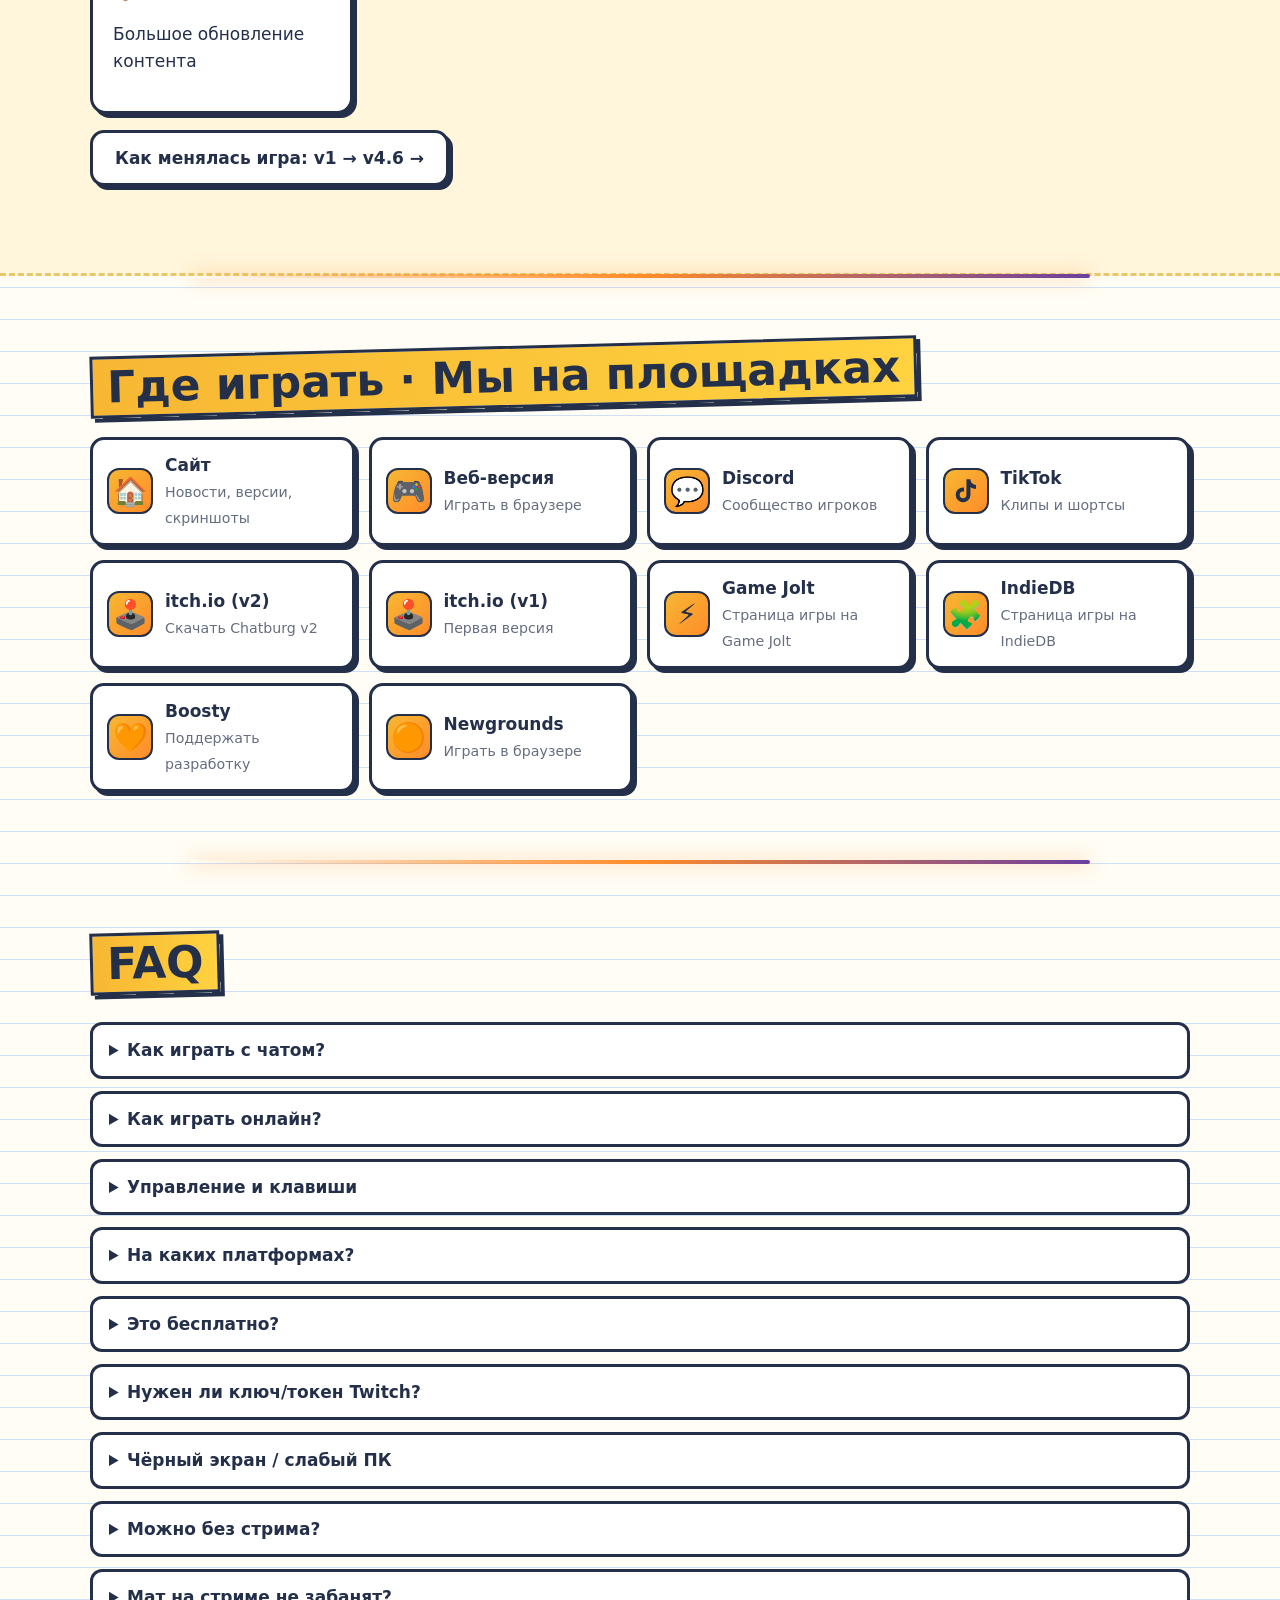
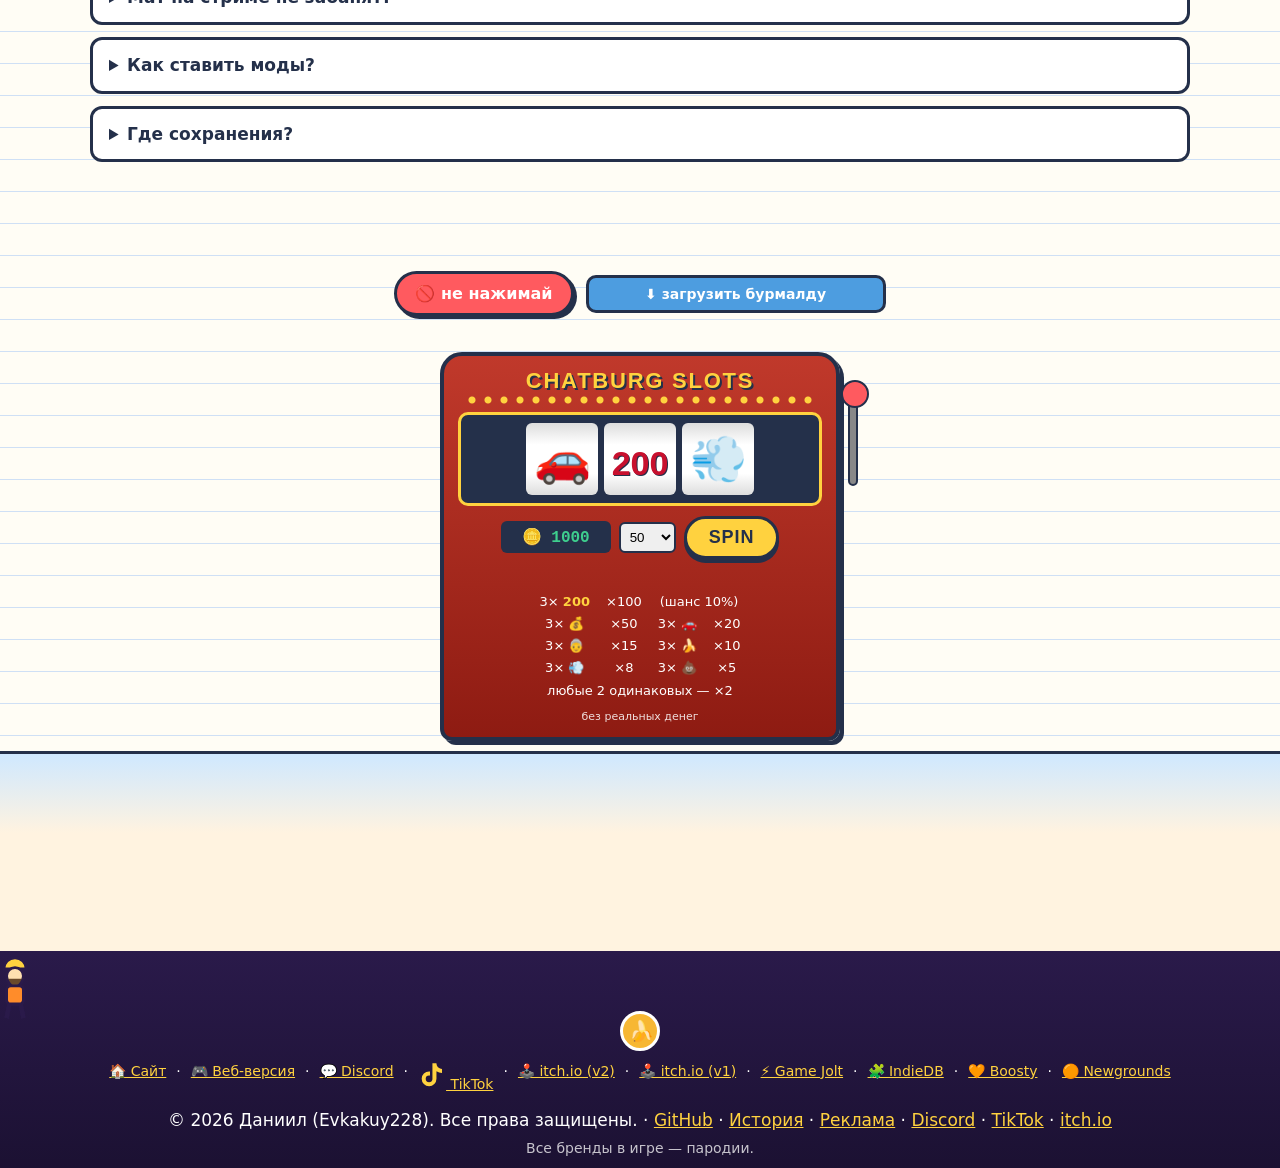
==== commit aec30bb1: "v5.5.2" ====
--- a/index.html
+++ b/index.html
@@ -28,8 +28,8 @@
 <h1 class="logo">Chat<span>burg</span></h1>
 <p class="tag" data-ru="Уютный мемный градостроитель, где твой Twitch-чат строит город, а прораб матерится (запикано)." data-en="A cozy meme city-builder where your Twitch chat builds the city and the foreman swears (bleeped).">Уютный мемный градостроитель, где твой Twitch-чат строит город, а прораб матерится (запикано).</p>
 <div class="cta"><button type="button" class="btn big" id="dl" data-dl data-ru="⬇ Все версии ▾" data-en="⬇ All versions ▾">⬇ Все версии ▾</button>
-<a class="btn big" href="https://github.com/evkakuypetrovich-sys/chatburg/releases/download/v5.5.1/Chatburg_v5.5.1_Windows.zip" data-ru="🪟 Скачать для Windows" data-en="🪟 Download for Windows">🪟 Скачать для Windows</a>
-<a class="btn big" href="https://github.com/evkakuypetrovich-sys/chatburg/releases/download/v5.5.1/Chatburg_v5.5.1.apk" data-ru="🤖 Скачать на Android" data-en="🤖 Download for Android">🤖 Скачать на Android</a>
+<a class="btn big" href="https://github.com/evkakuypetrovich-sys/chatburg/releases/download/v5.5.2/Chatburg_v5.5.2_Windows.zip" data-ru="🪟 Скачать для Windows" data-en="🪟 Download for Windows">🪟 Скачать для Windows</a>
+<a class="btn big" href="https://github.com/evkakuypetrovich-sys/chatburg/releases/download/v5.5.2/Chatburg_v5.5.2.apk" data-ru="🤖 Скачать на Android" data-en="🤖 Download for Android">🤖 Скачать на Android</a>
 <a class="btn play" href="play/" data-ru="🎮 Играть в браузере" data-en="🎮 Play in browser">🎮 Играть в браузере</a><a class="btn alt" href="https://evkakuy228.itch.io/chatburg-game">itch.io ↗</a></div>
 <p class="small" data-ru="Бесплатно · Windows · Android · Godot 4" data-en="Free · Windows · Android · Godot 4">Бесплатно · Windows · Android · Godot 4</p>
 <img class="heroimg" src="img/c01_golden_aerial.webp" alt="Chatburg в золотой час" width="1920" height="1080" fetchpriority="high">
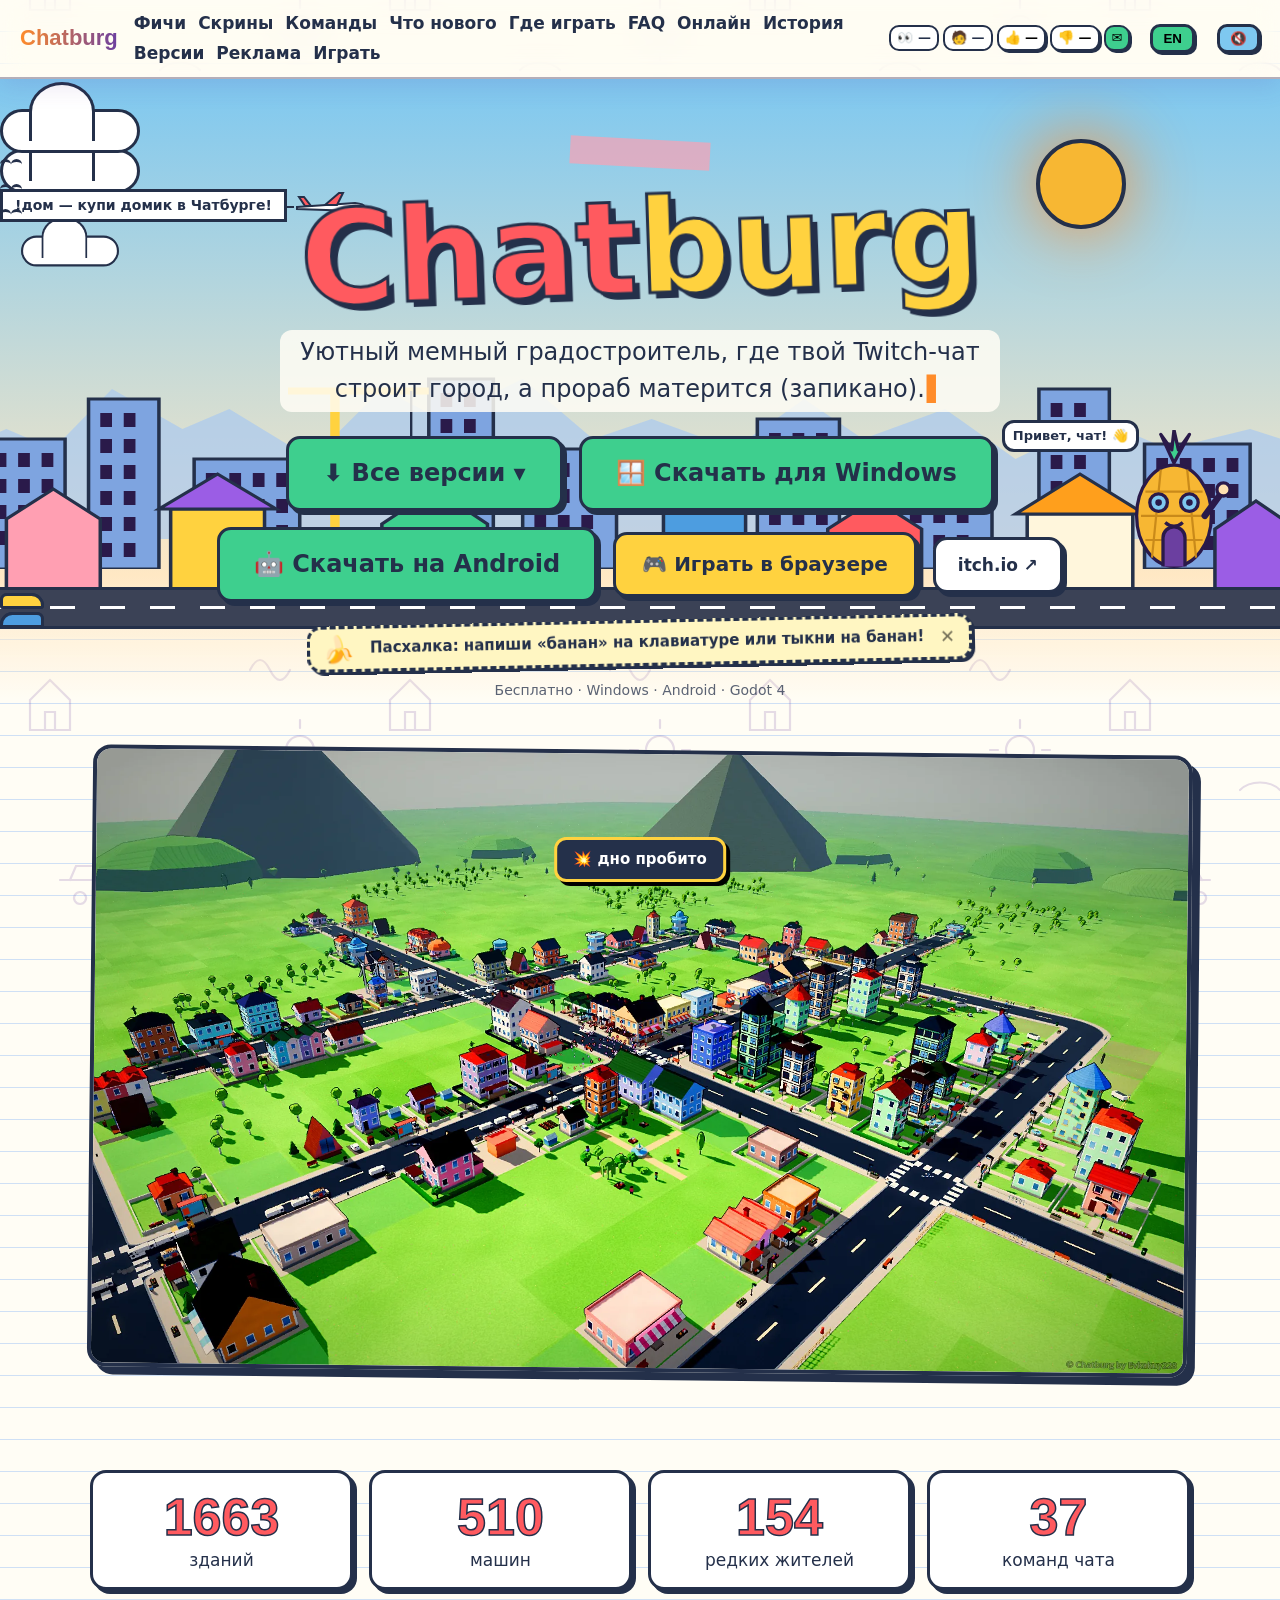
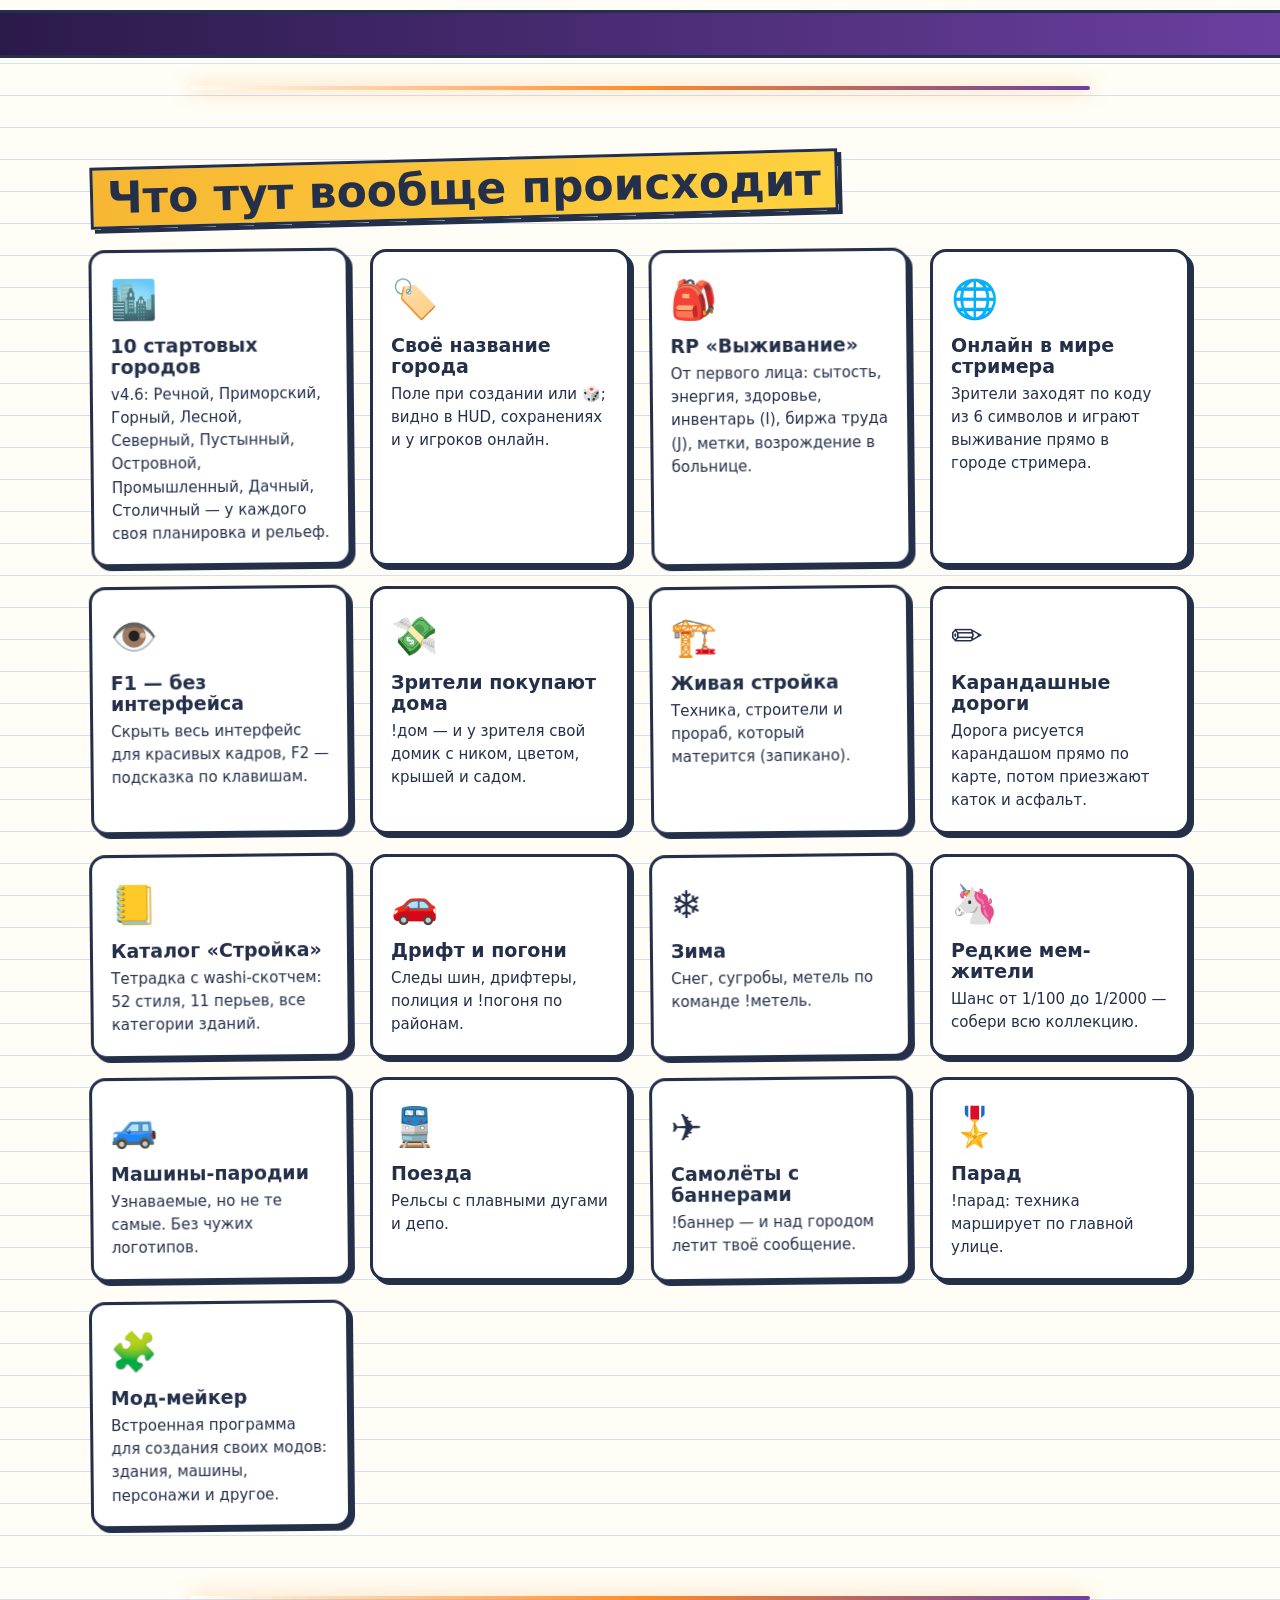
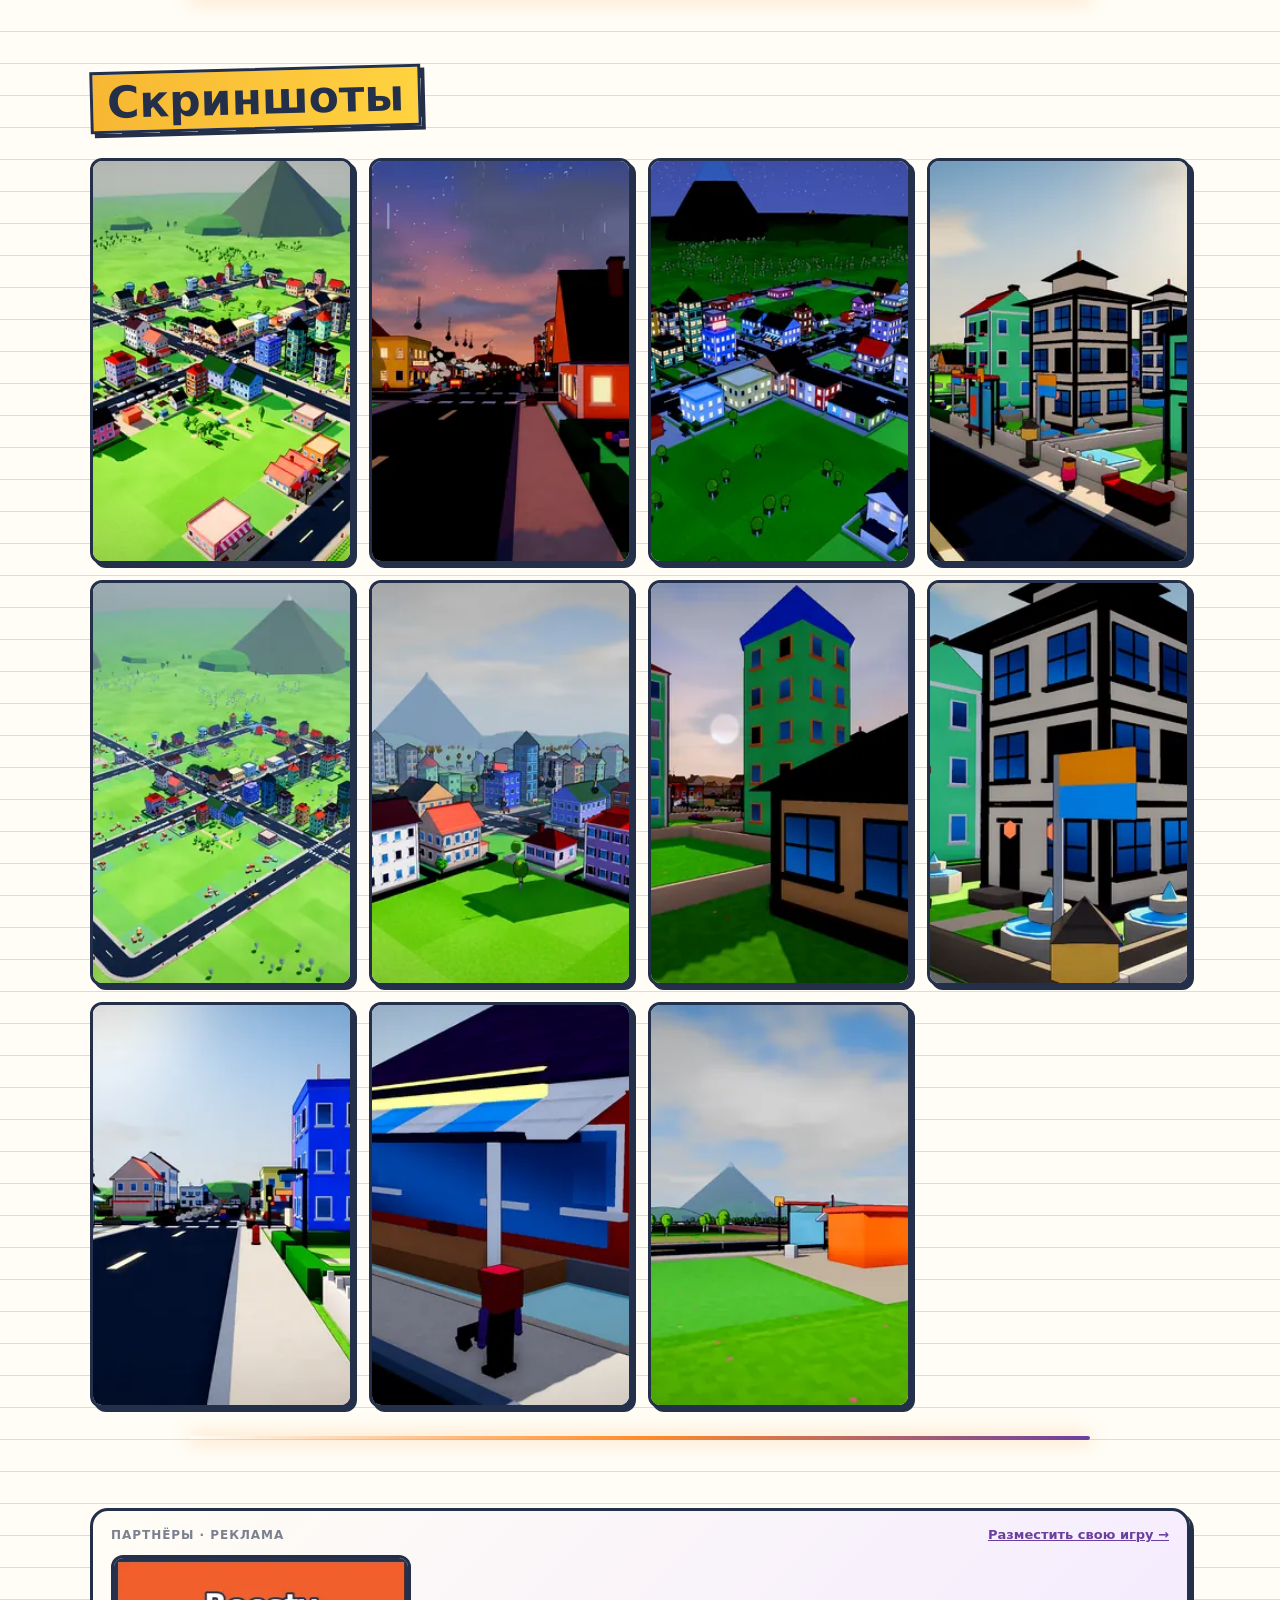
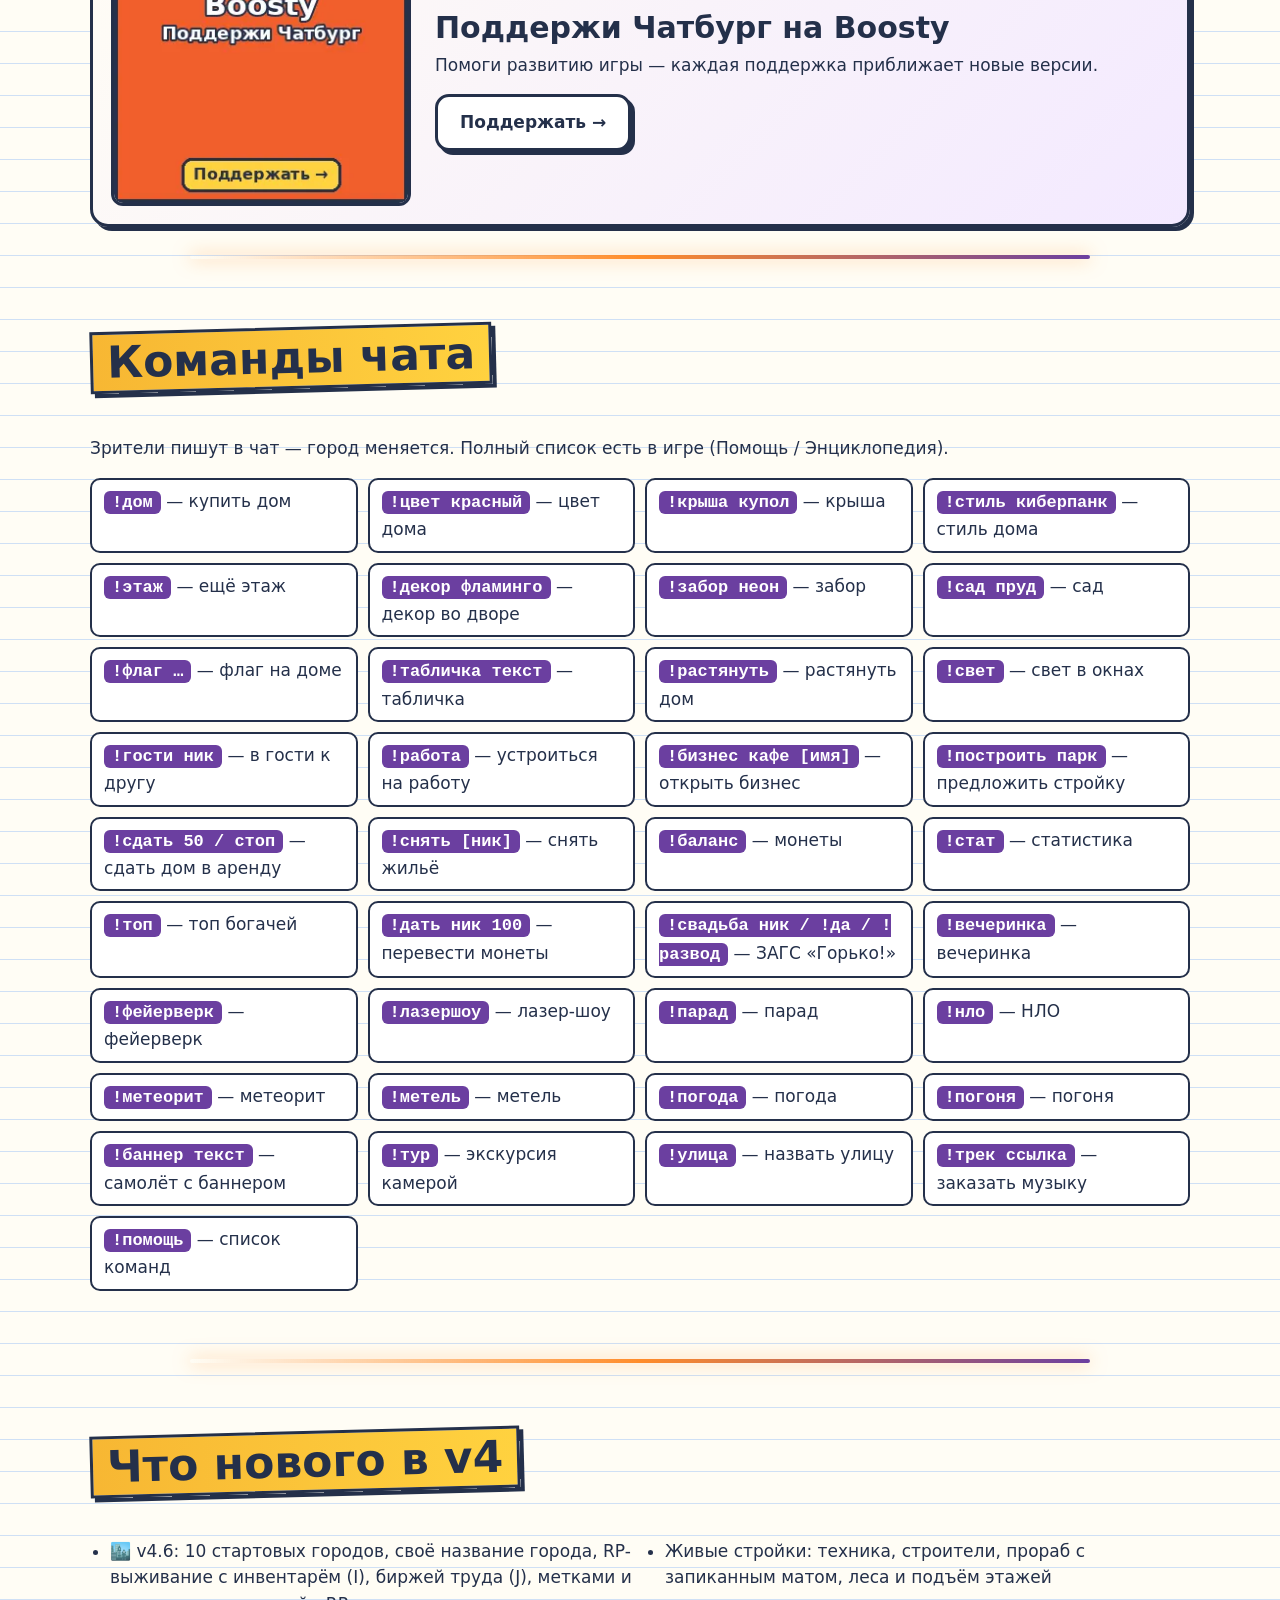
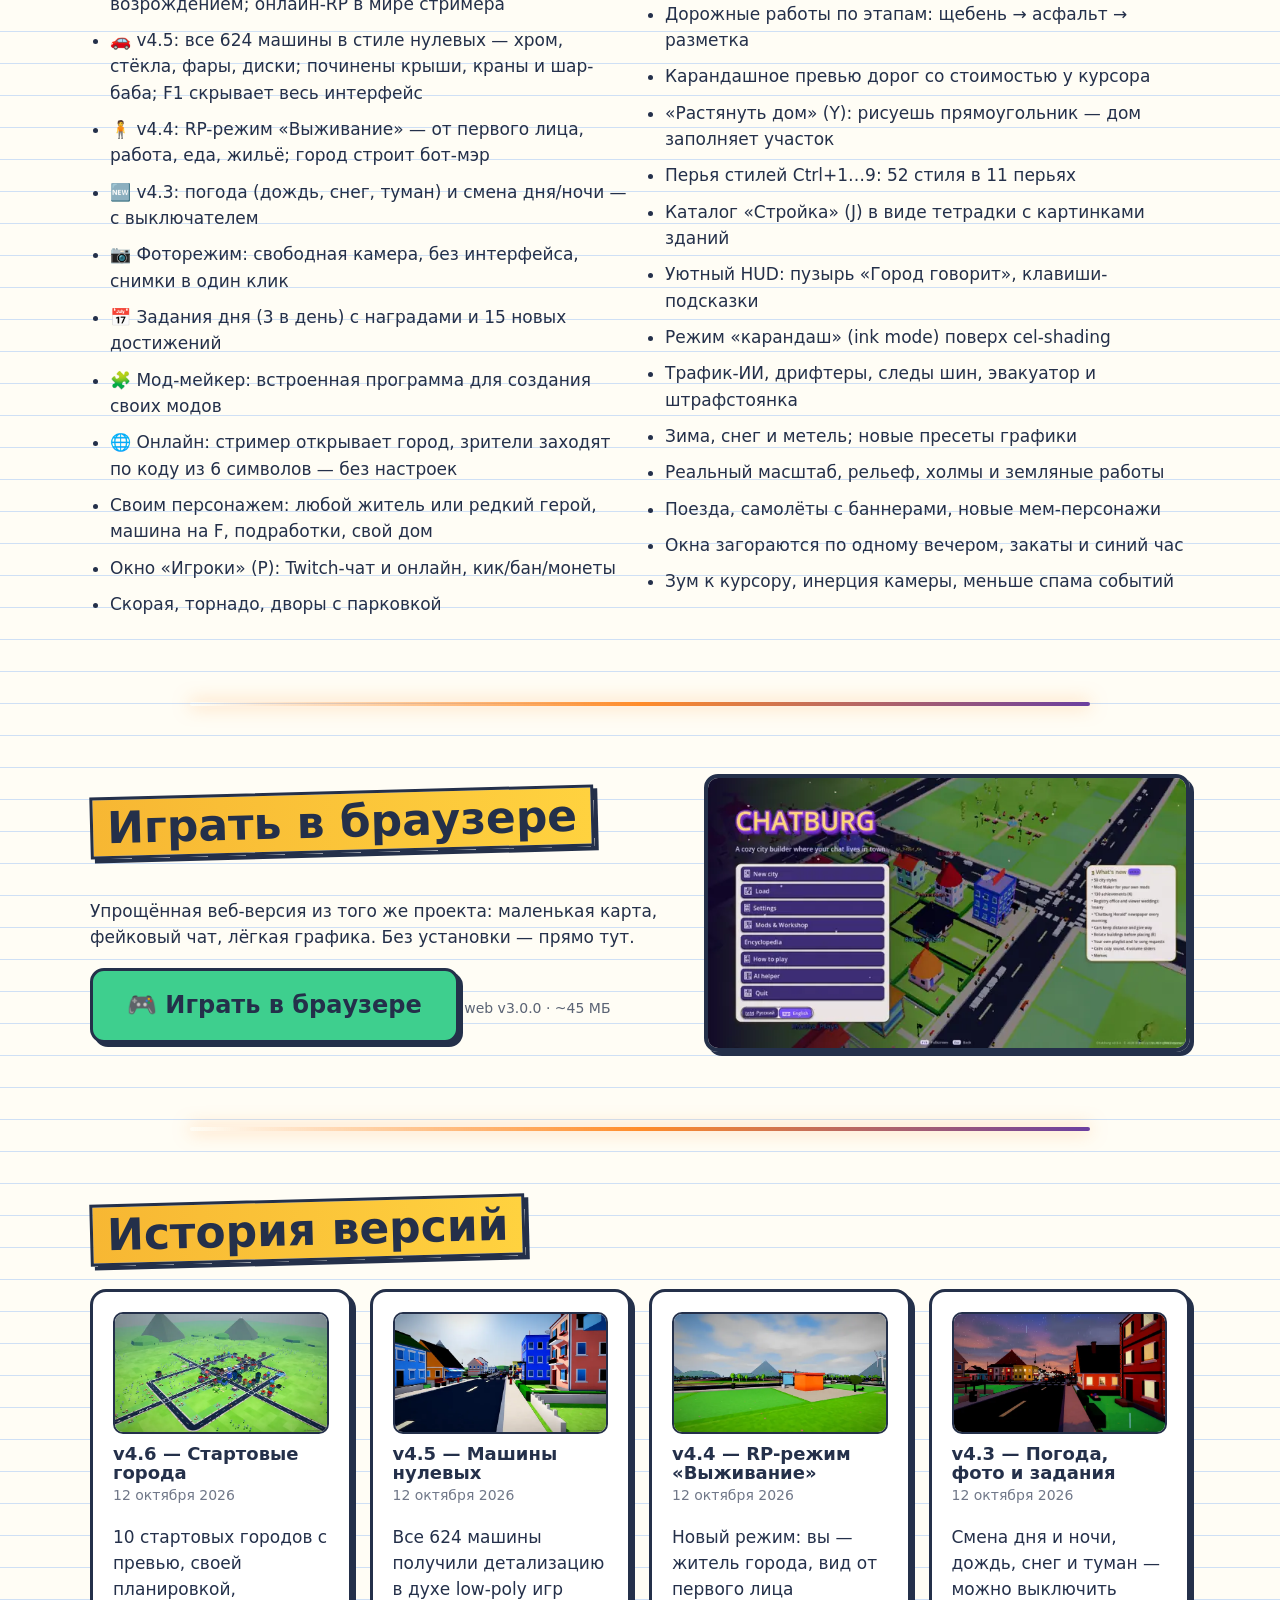
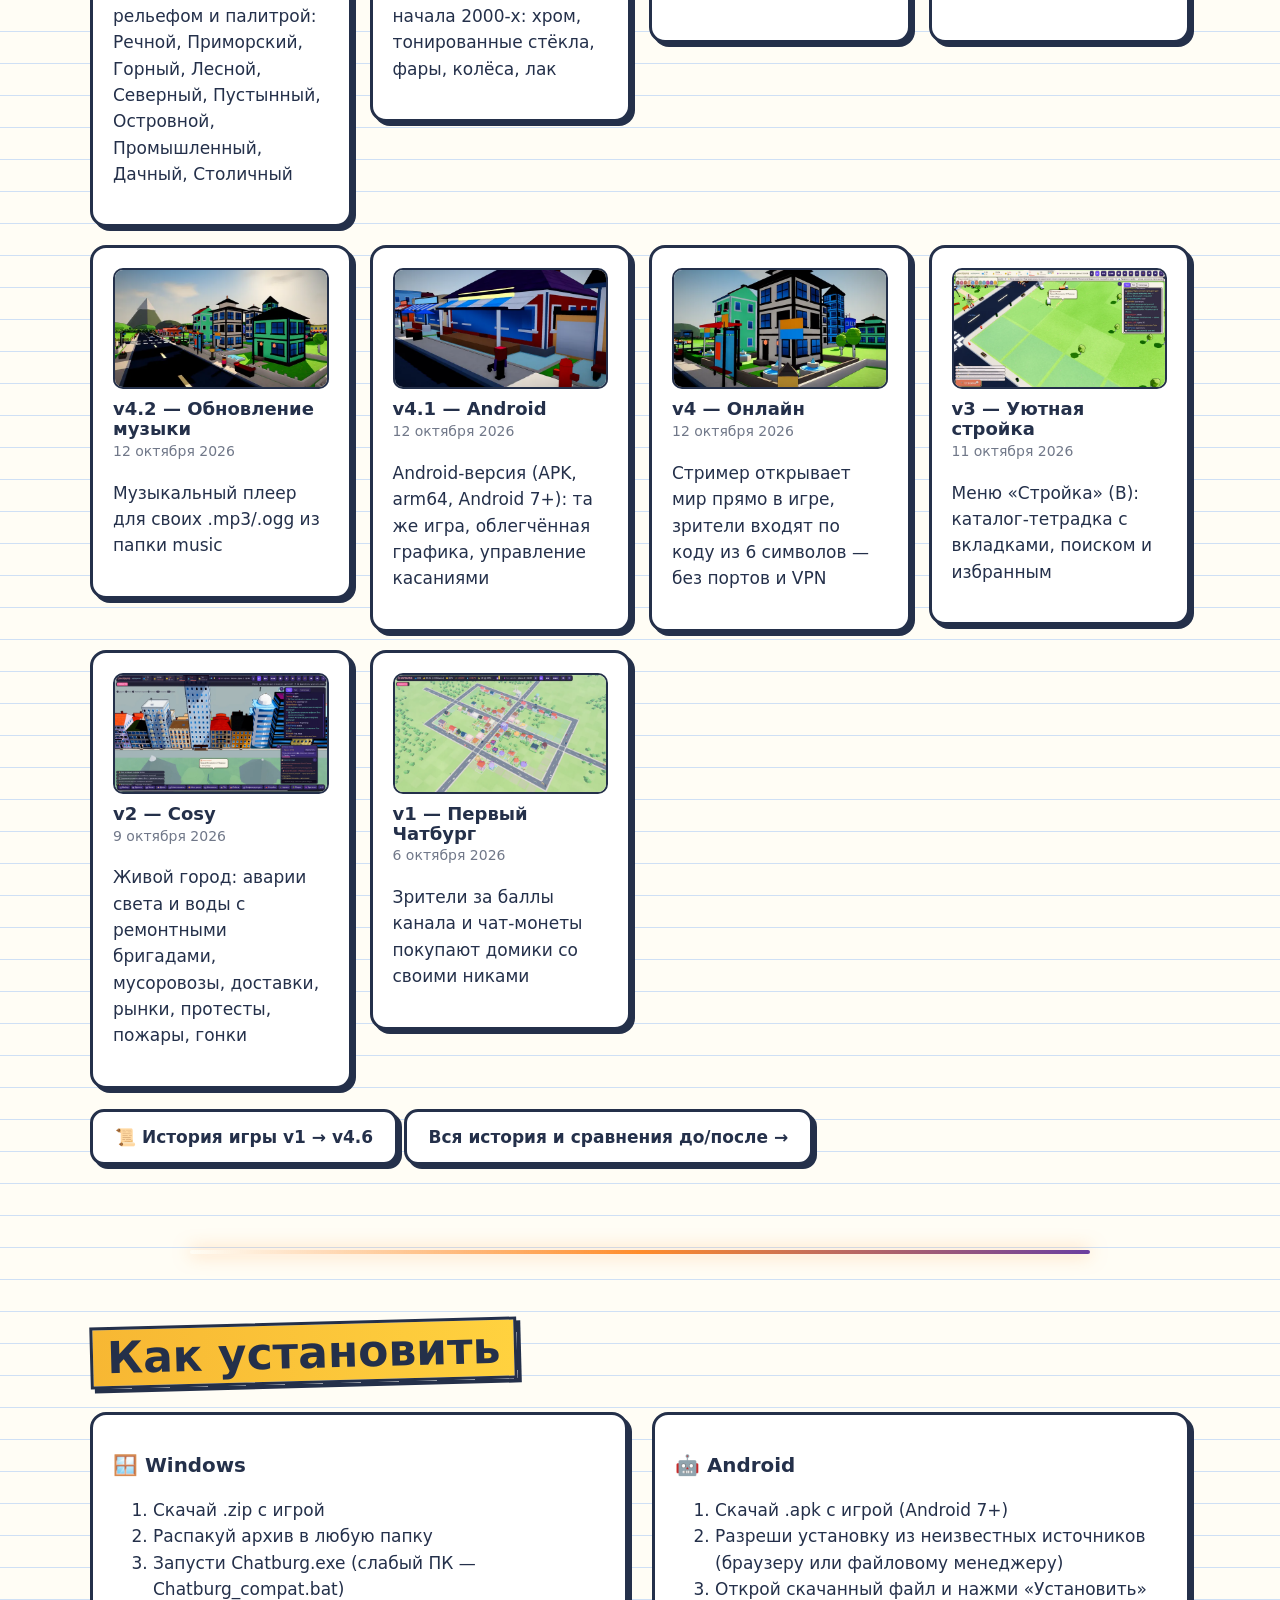
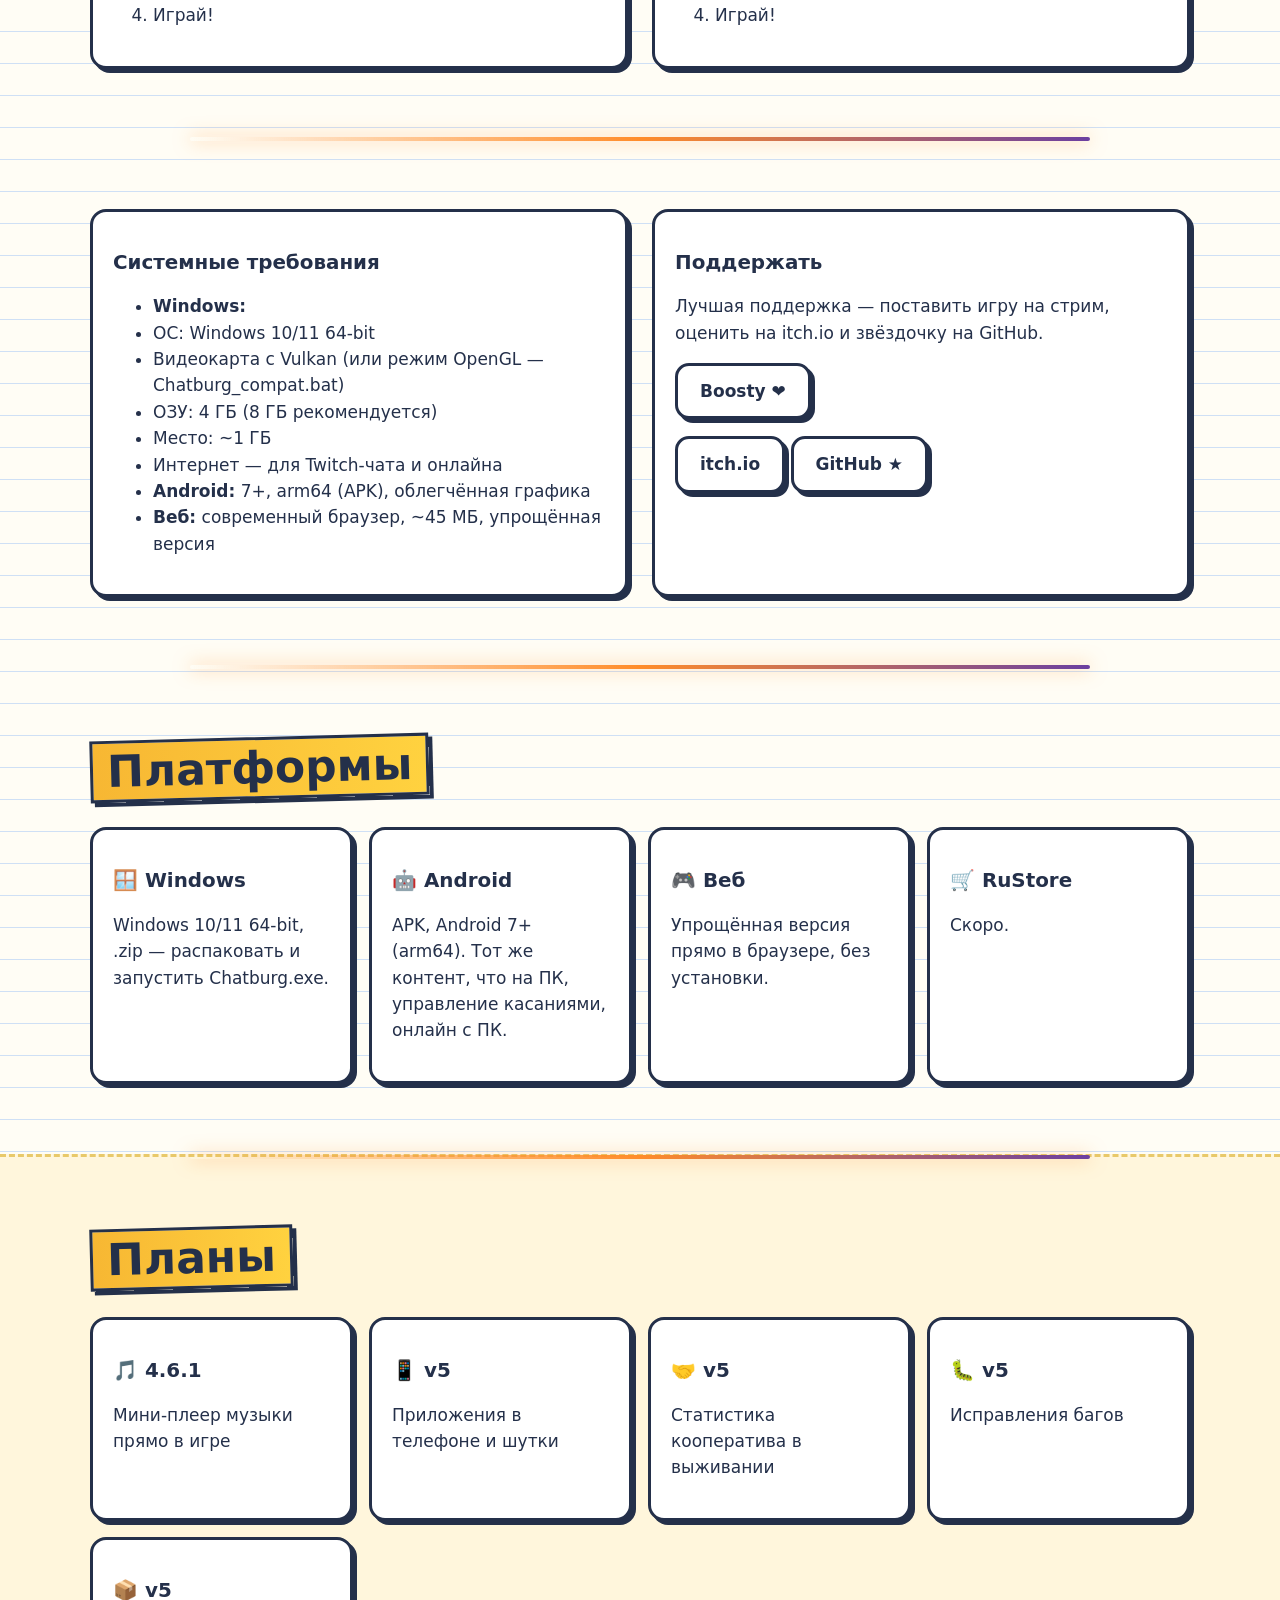
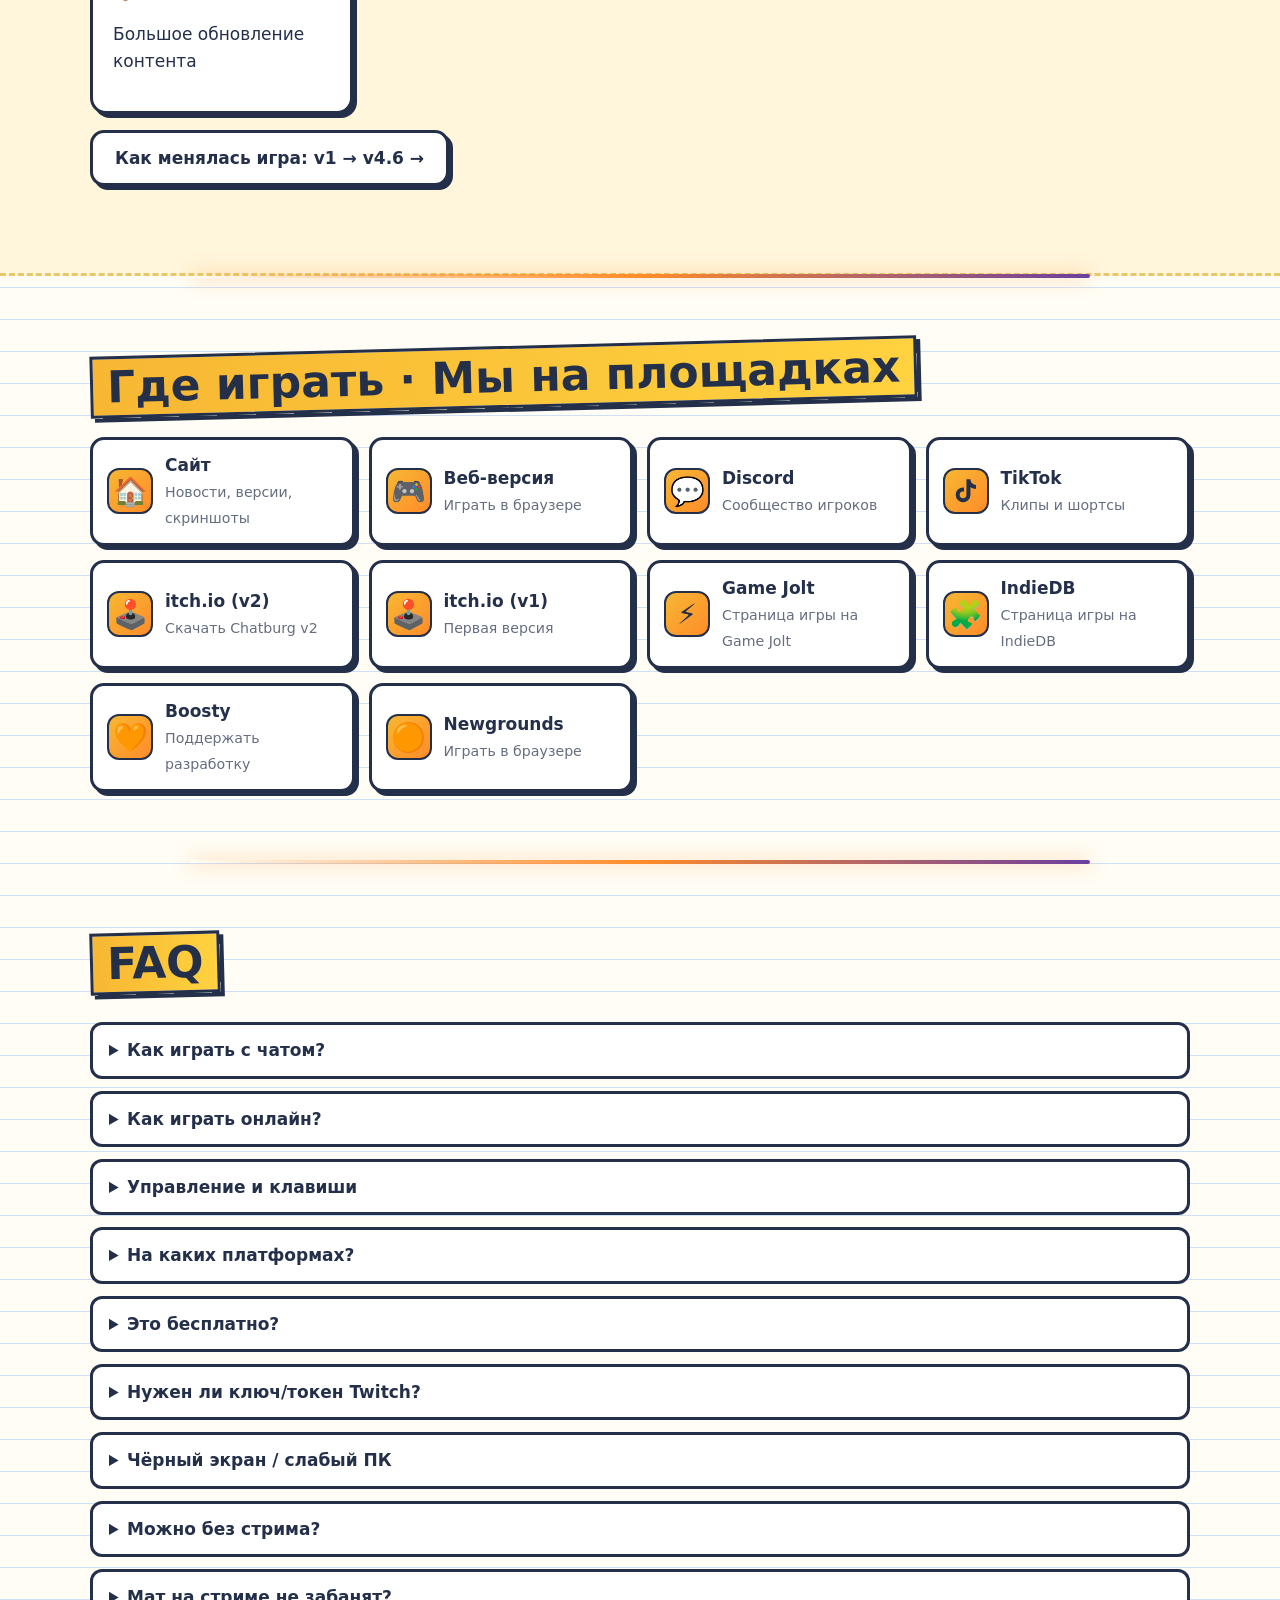
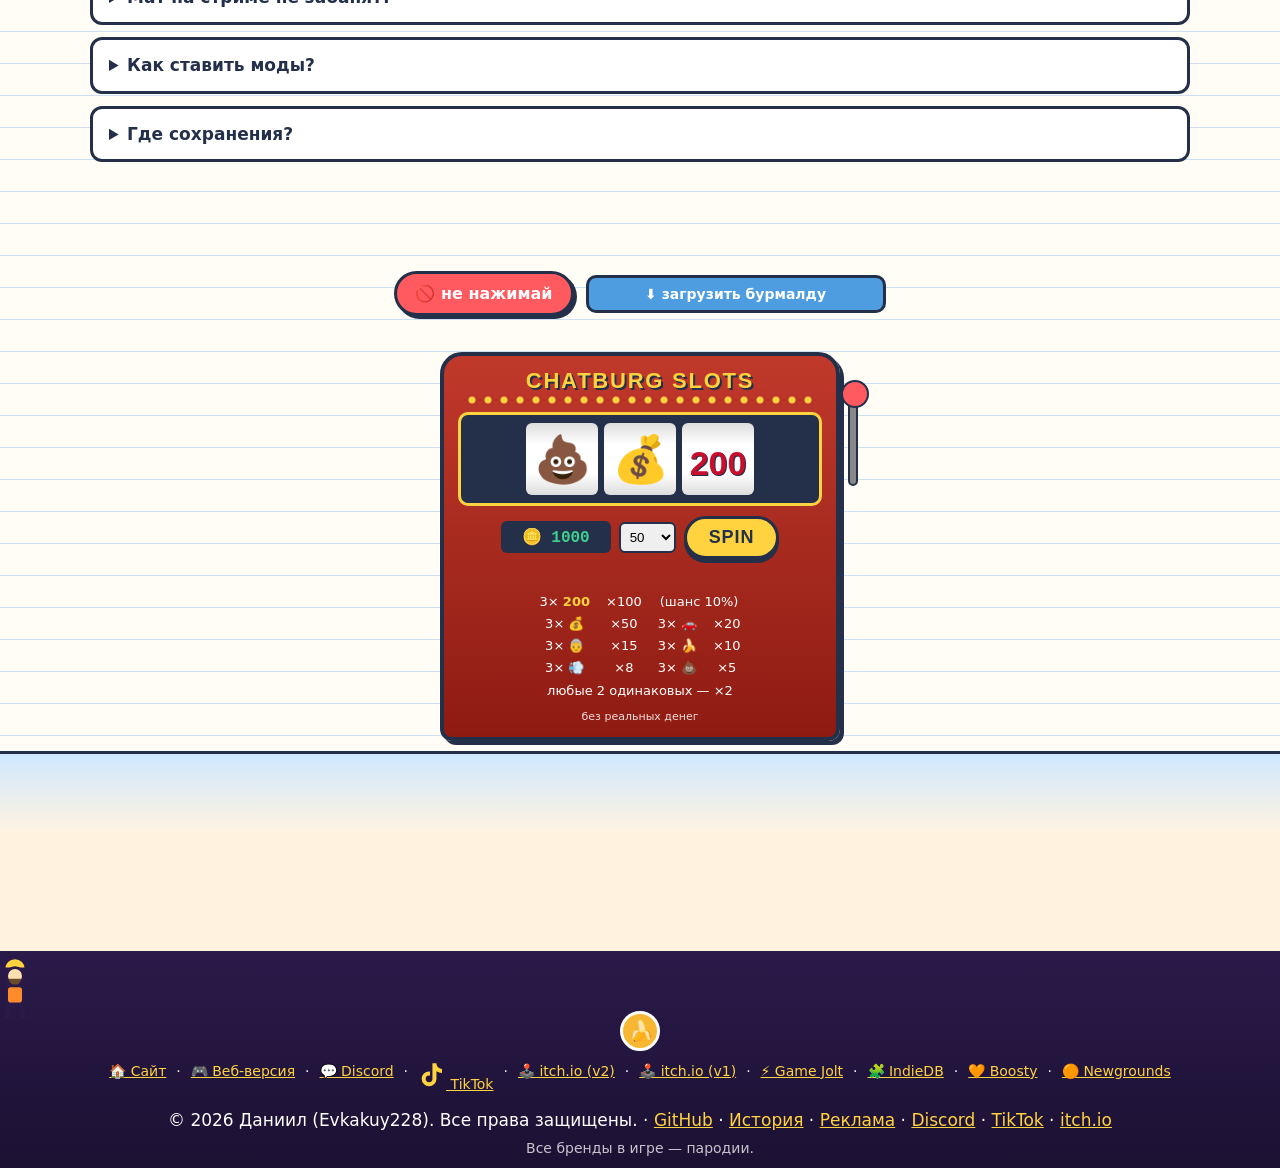
==== commit 1f996b4c: "Подключить gags2.js на всех страницах" ====
--- a/index.html
+++ b/index.html
@@ -91,4 +91,4 @@
 <section id="slot" aria-label="Слот-машина (без реальных денег)"></section>
 <footer><div class="wrap"><nav class="footlinks" id="footlinks" aria-label="Площадки"></nav>© 2026 Даниил (Evkakuy228). <span data-ru="Все права защищены." data-en="All rights reserved.">Все права защищены.</span> · <a href="https://github.com/evkakuypetrovich-sys/chatburg">GitHub</a> · <a href="history.html">История</a> · <a href="ads.html">Реклама</a> · <a href="https://discord.gg/Z9u2evqPM">Discord</a> · <a href="https://www.tiktok.com/@chatburg_game">TikTok</a> · <a href="https://evkakuy228.itch.io/chatburg-game">itch.io</a><br><span class="small" data-ru="Все бренды в игре — пародии." data-en="All brands in the game are parodies.">Все бренды в игре — пародии.</span></div></footer>
 <div id="lb" hidden><button class="x" aria-label="close">✕</button><button class="pv">‹</button><img alt=""><button class="nx">›</button><p></p></div>
-<canvas id="confetti" aria-hidden="true"></canvas><script src="app.js?v=202610122040" defer></script><script src="dl.js?v=202610121815" defer></script><script src="ads.js?v=202610111918" defer></script><script src="deco.js?v=202610111918" defer></script><script src="links.js?v=202610111918" defer></script><script src="stats.js?v=202610121650" defer></script><script src="wasted.js?v=5" defer></script><script src="slot.js?v=4" defer></script><script src="gags.js?v=1" defer></script></body></html>
+<canvas id="confetti" aria-hidden="true"></canvas><script src="app.js?v=202610122040" defer></script><script src="dl.js?v=202610121815" defer></script><script src="ads.js?v=202610111918" defer></script><script src="deco.js?v=202610111918" defer></script><script src="links.js?v=202610111918" defer></script><script src="stats.js?v=202610121650" defer></script><script src="wasted.js?v=5" defer></script><script src="slot.js?v=4" defer></script><script src="gags.js?v=1" defer></script><script src="gags2.js?v=1" defer></script></body></html>
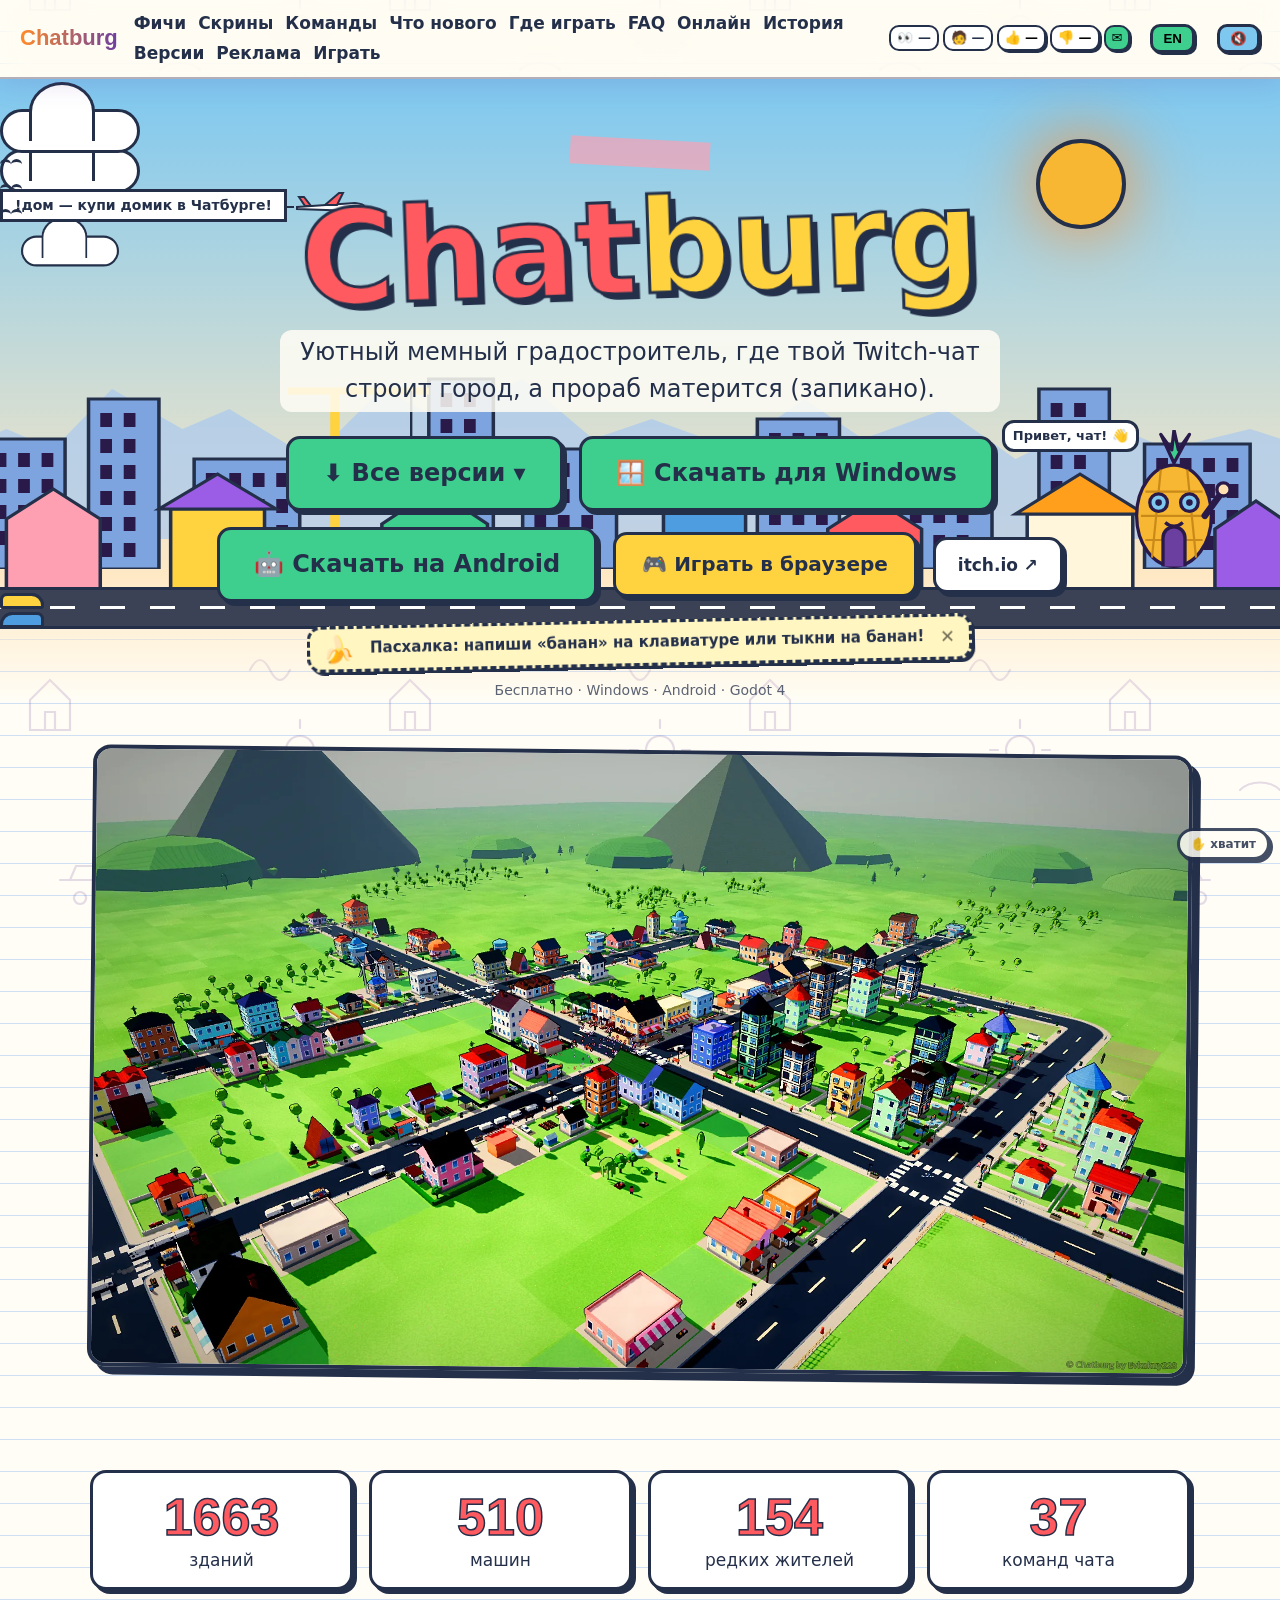
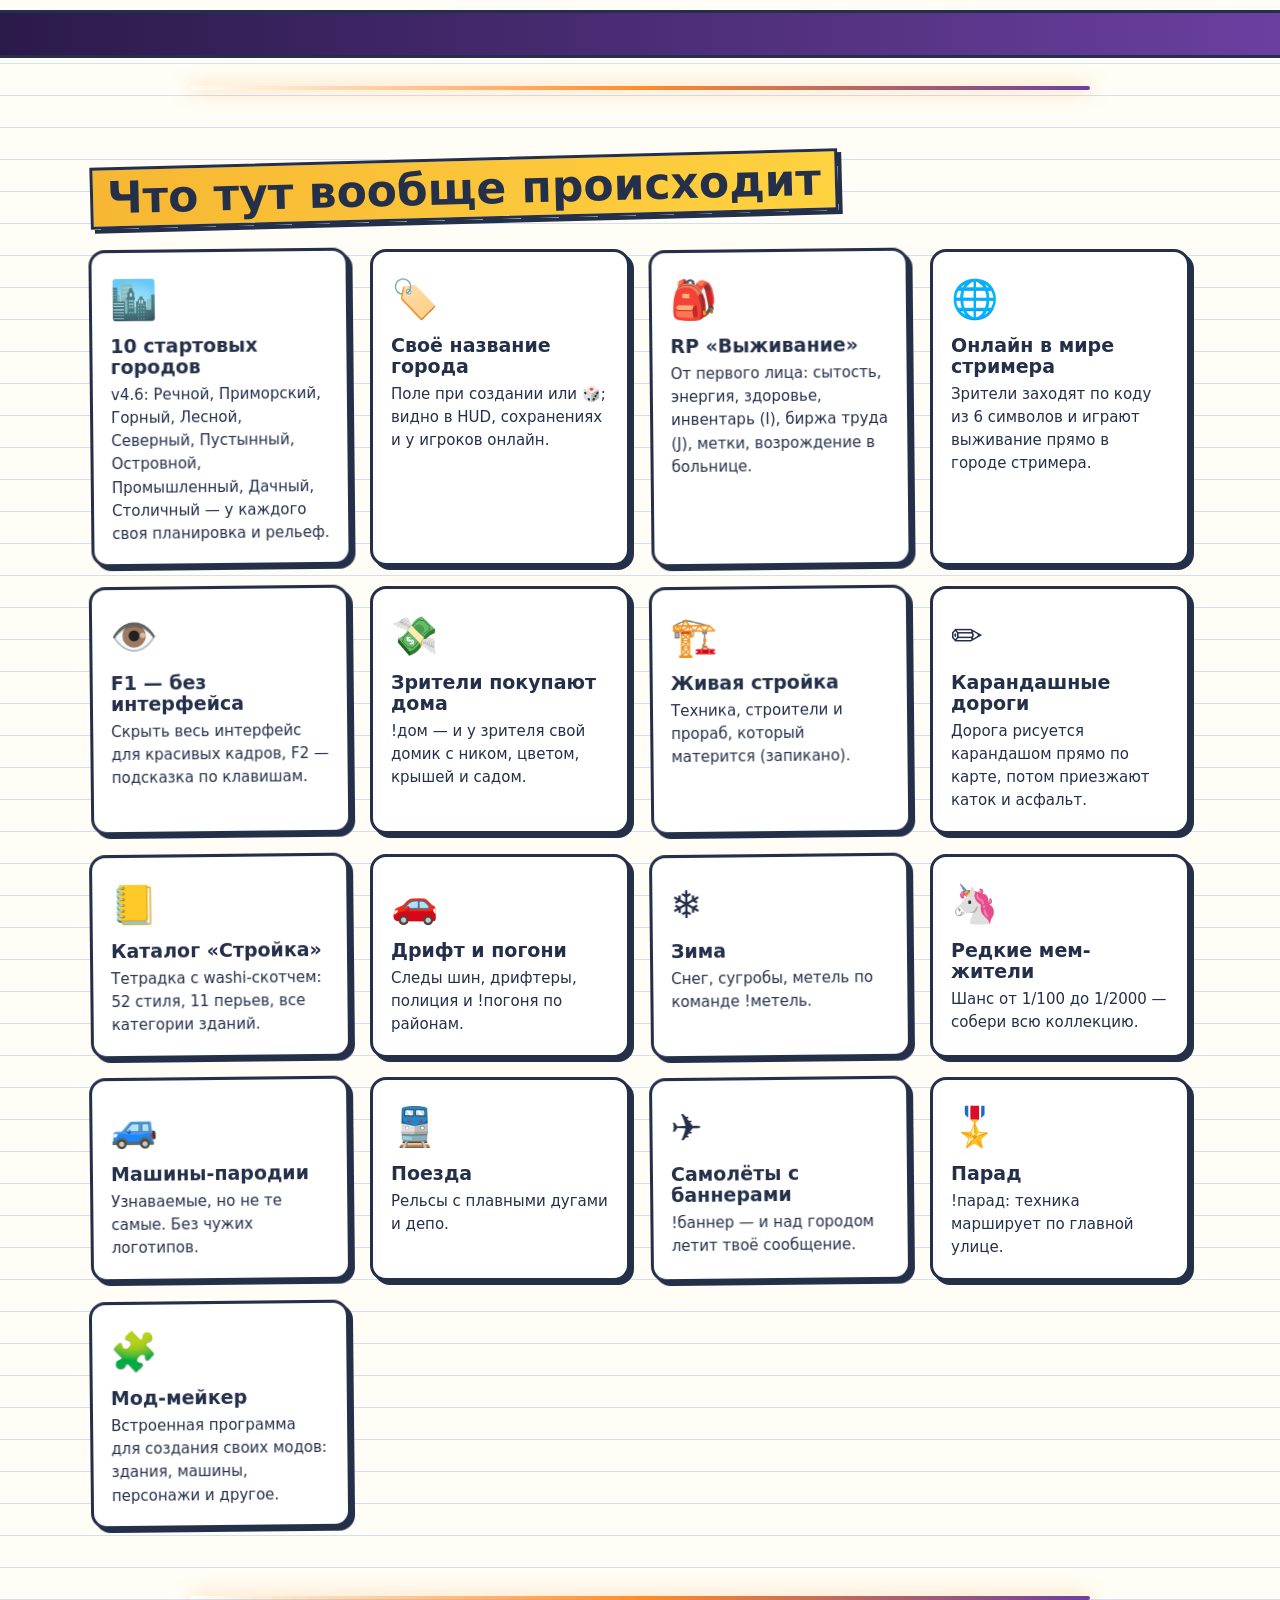
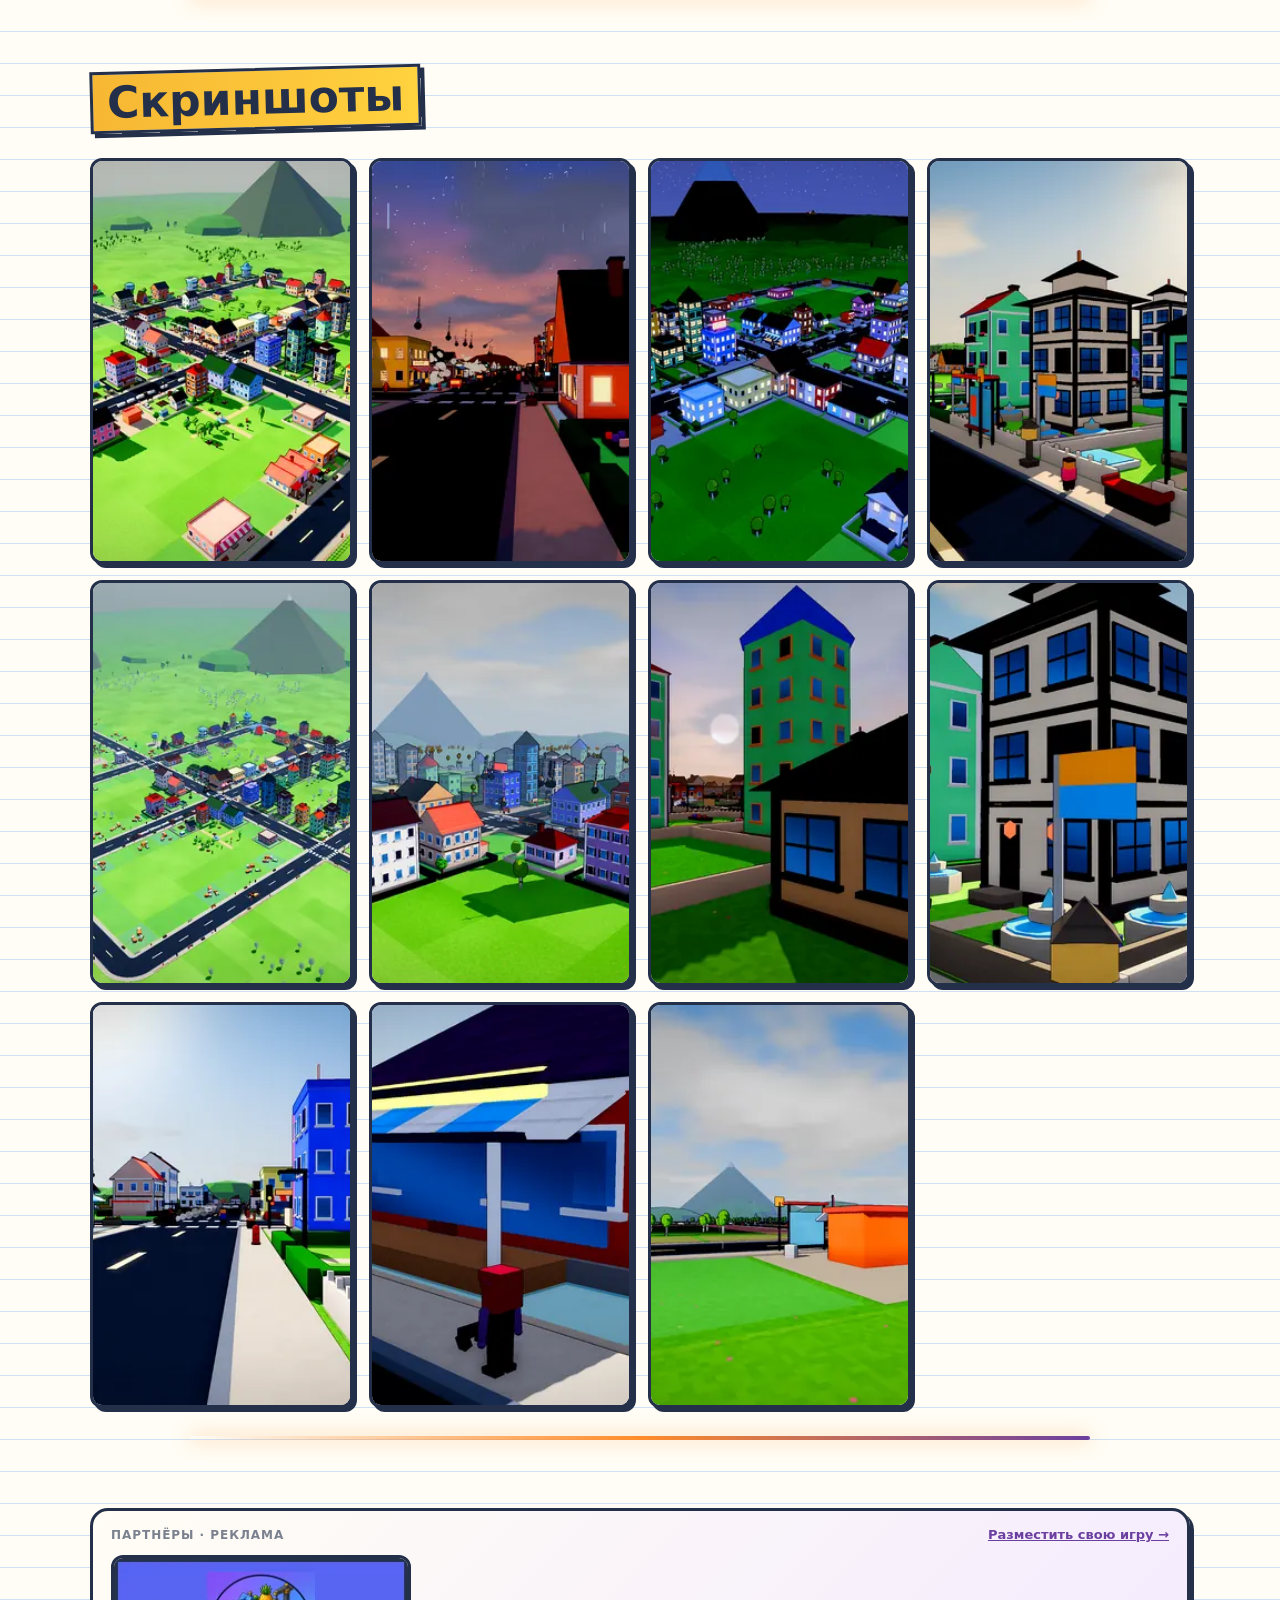
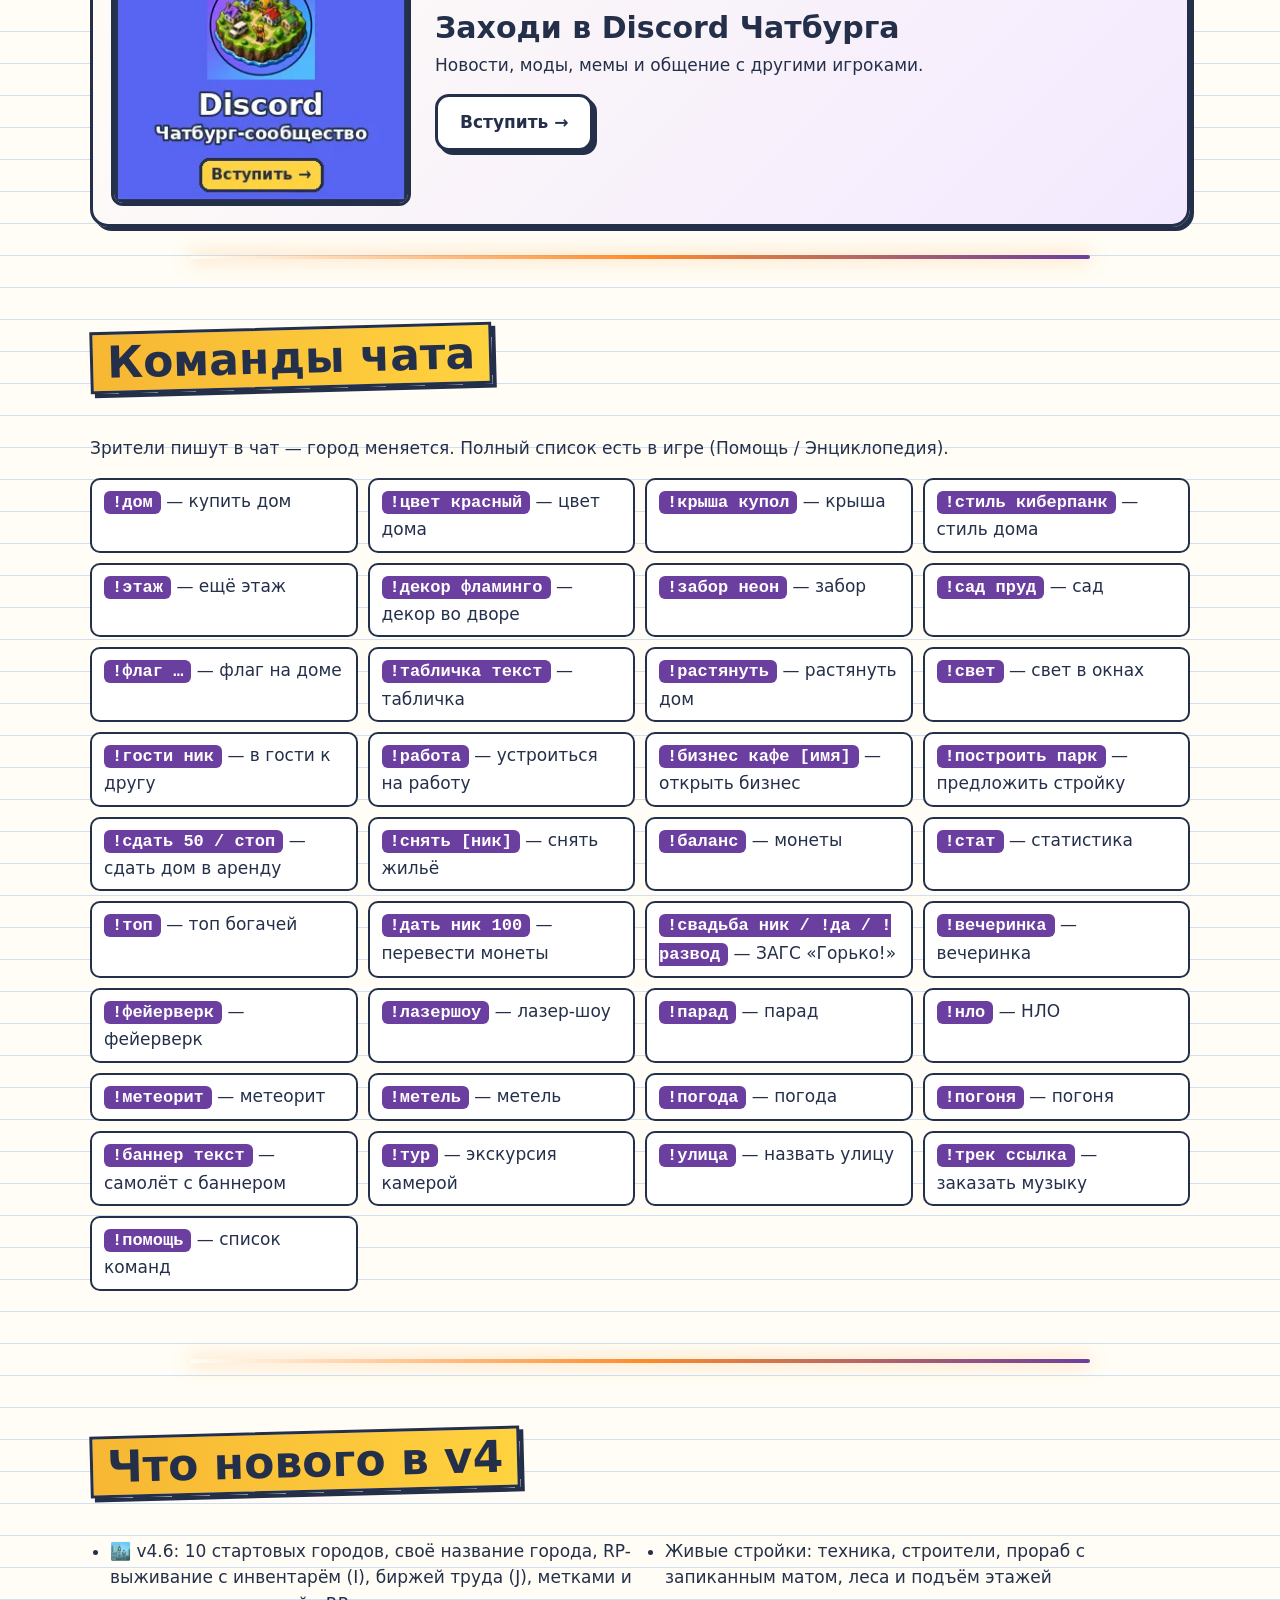
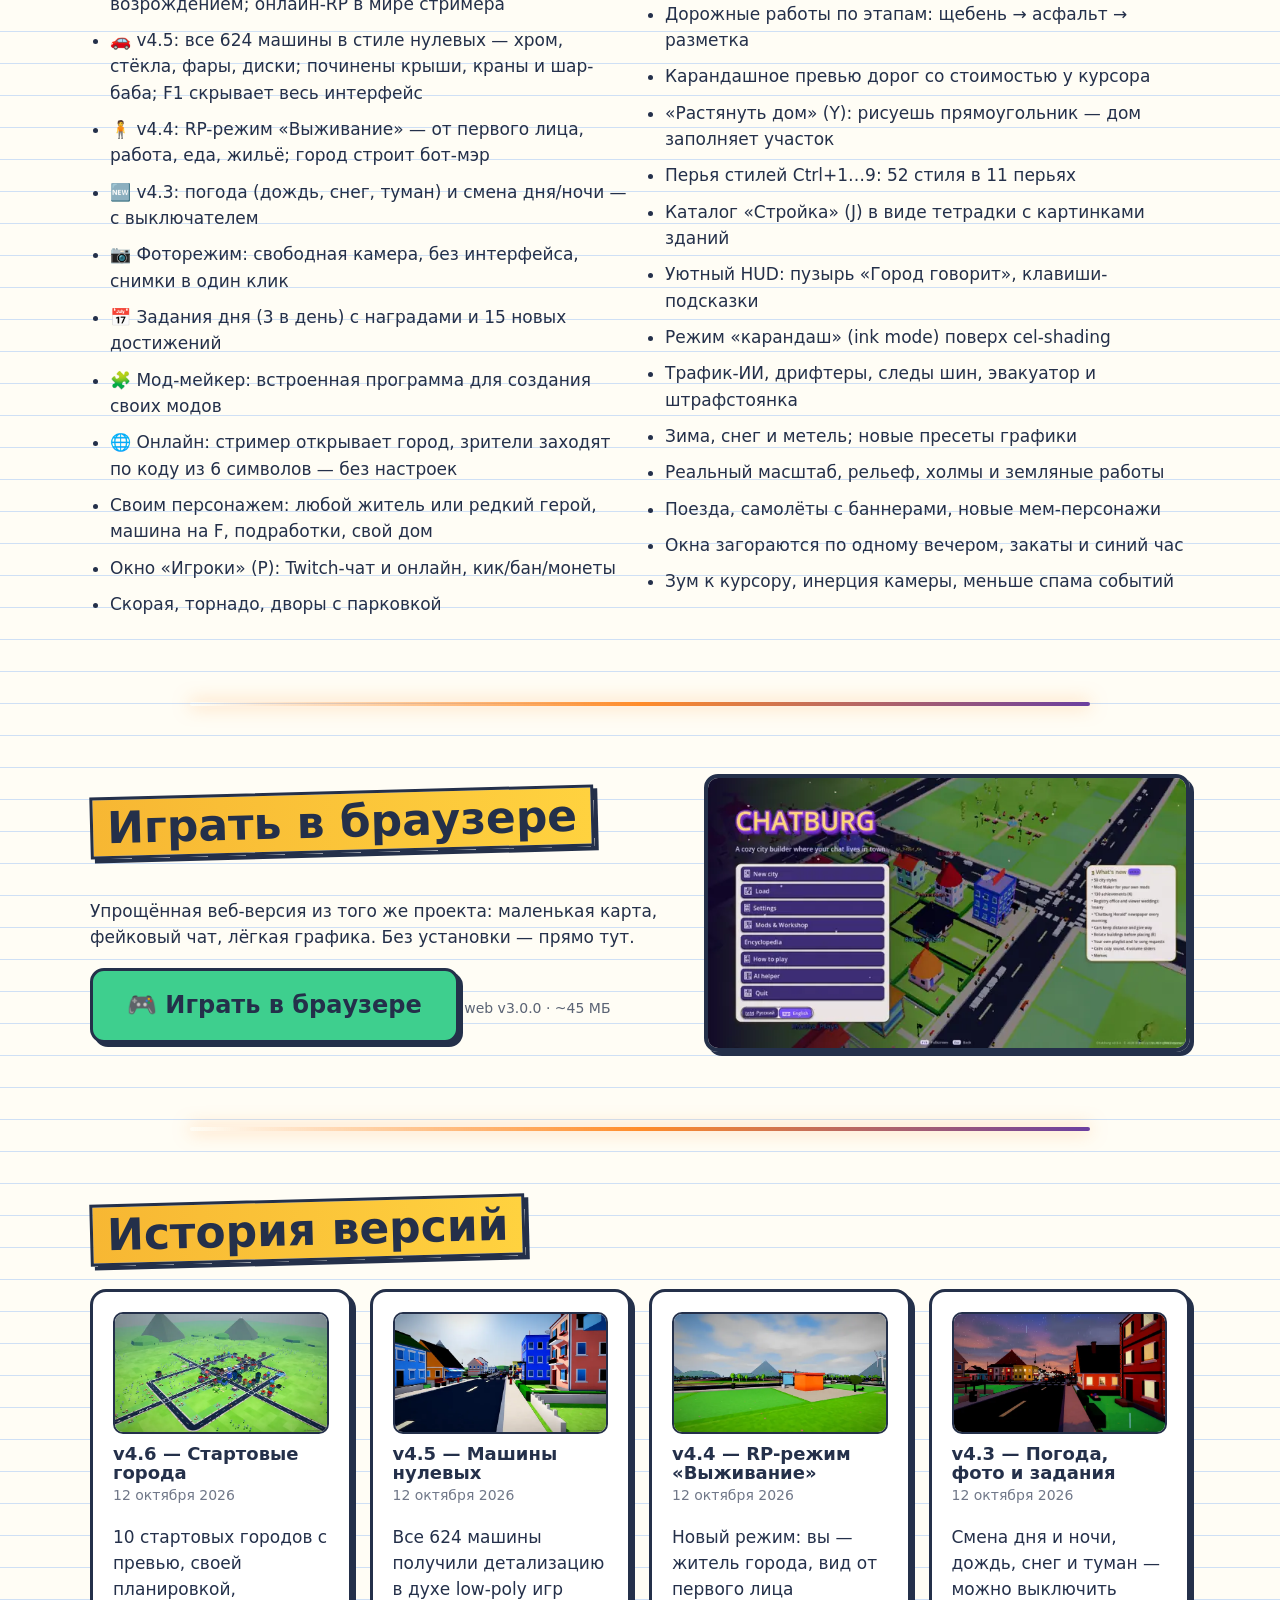
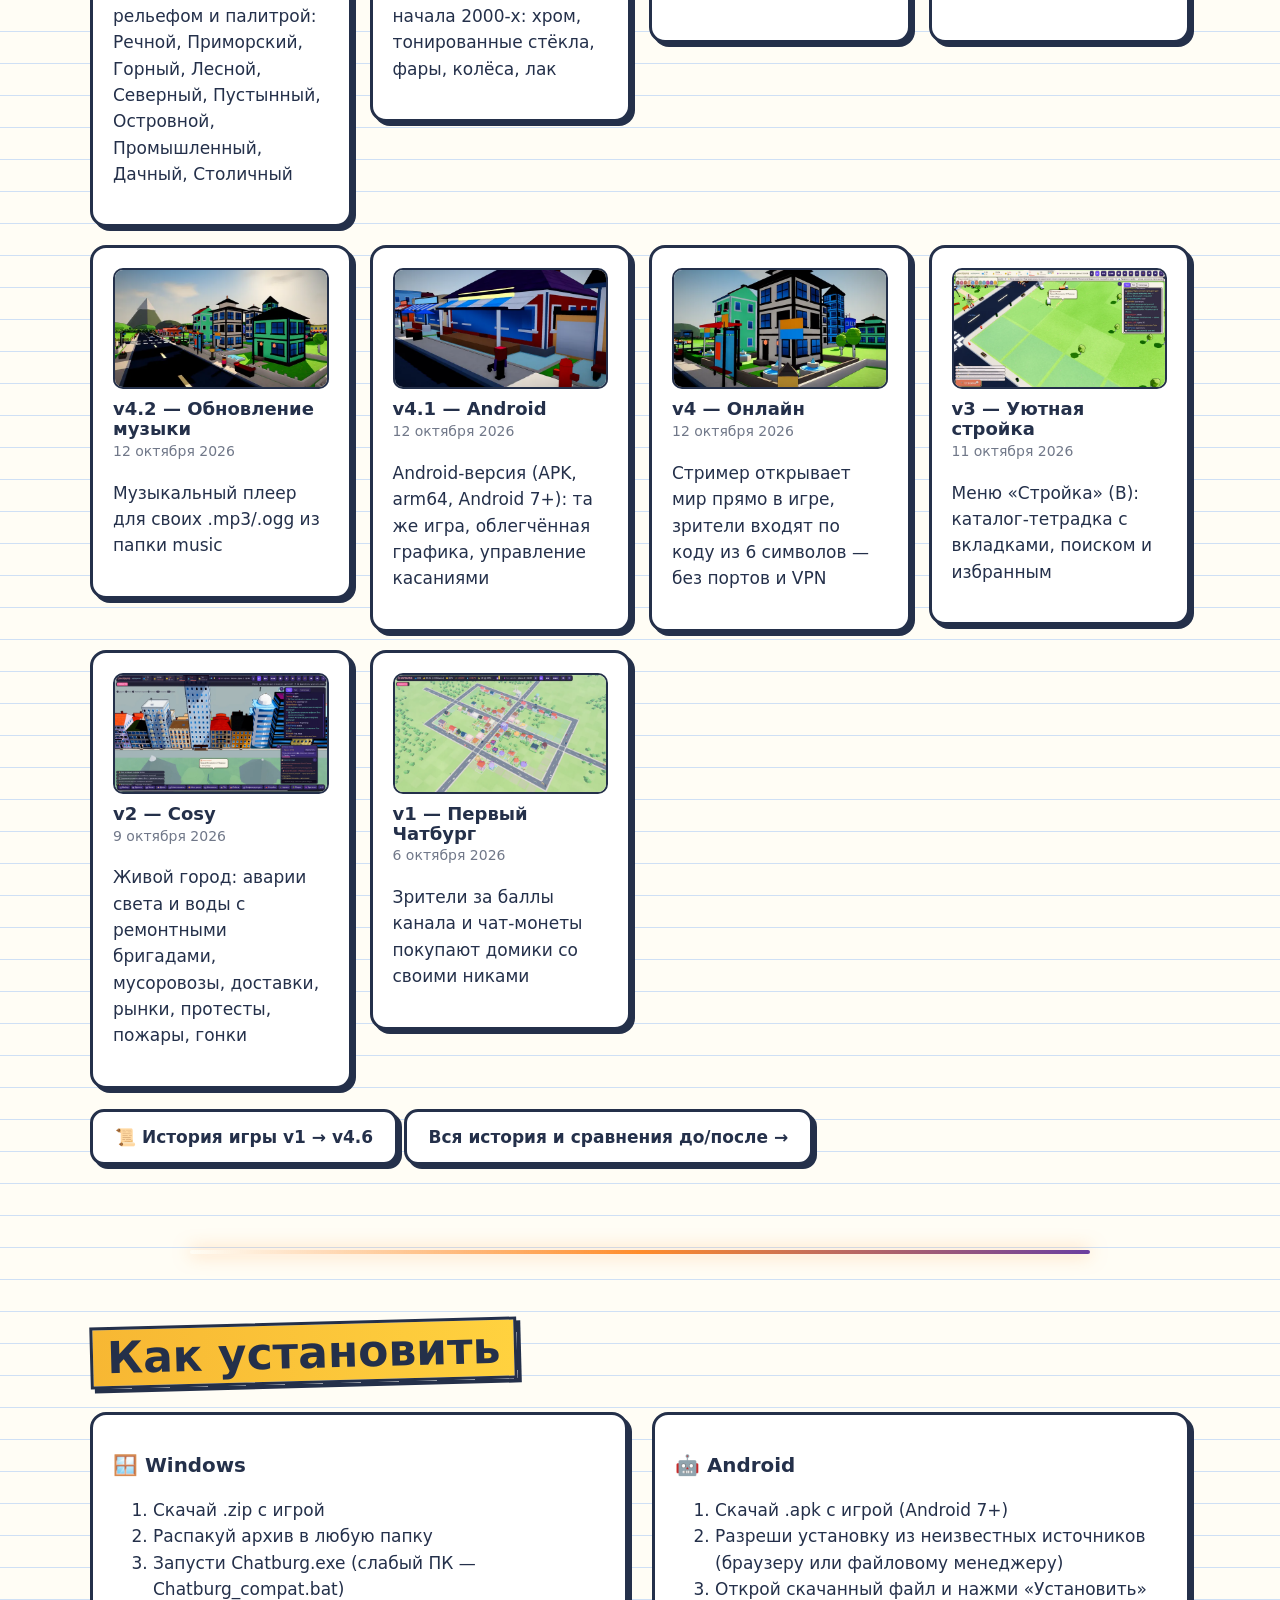
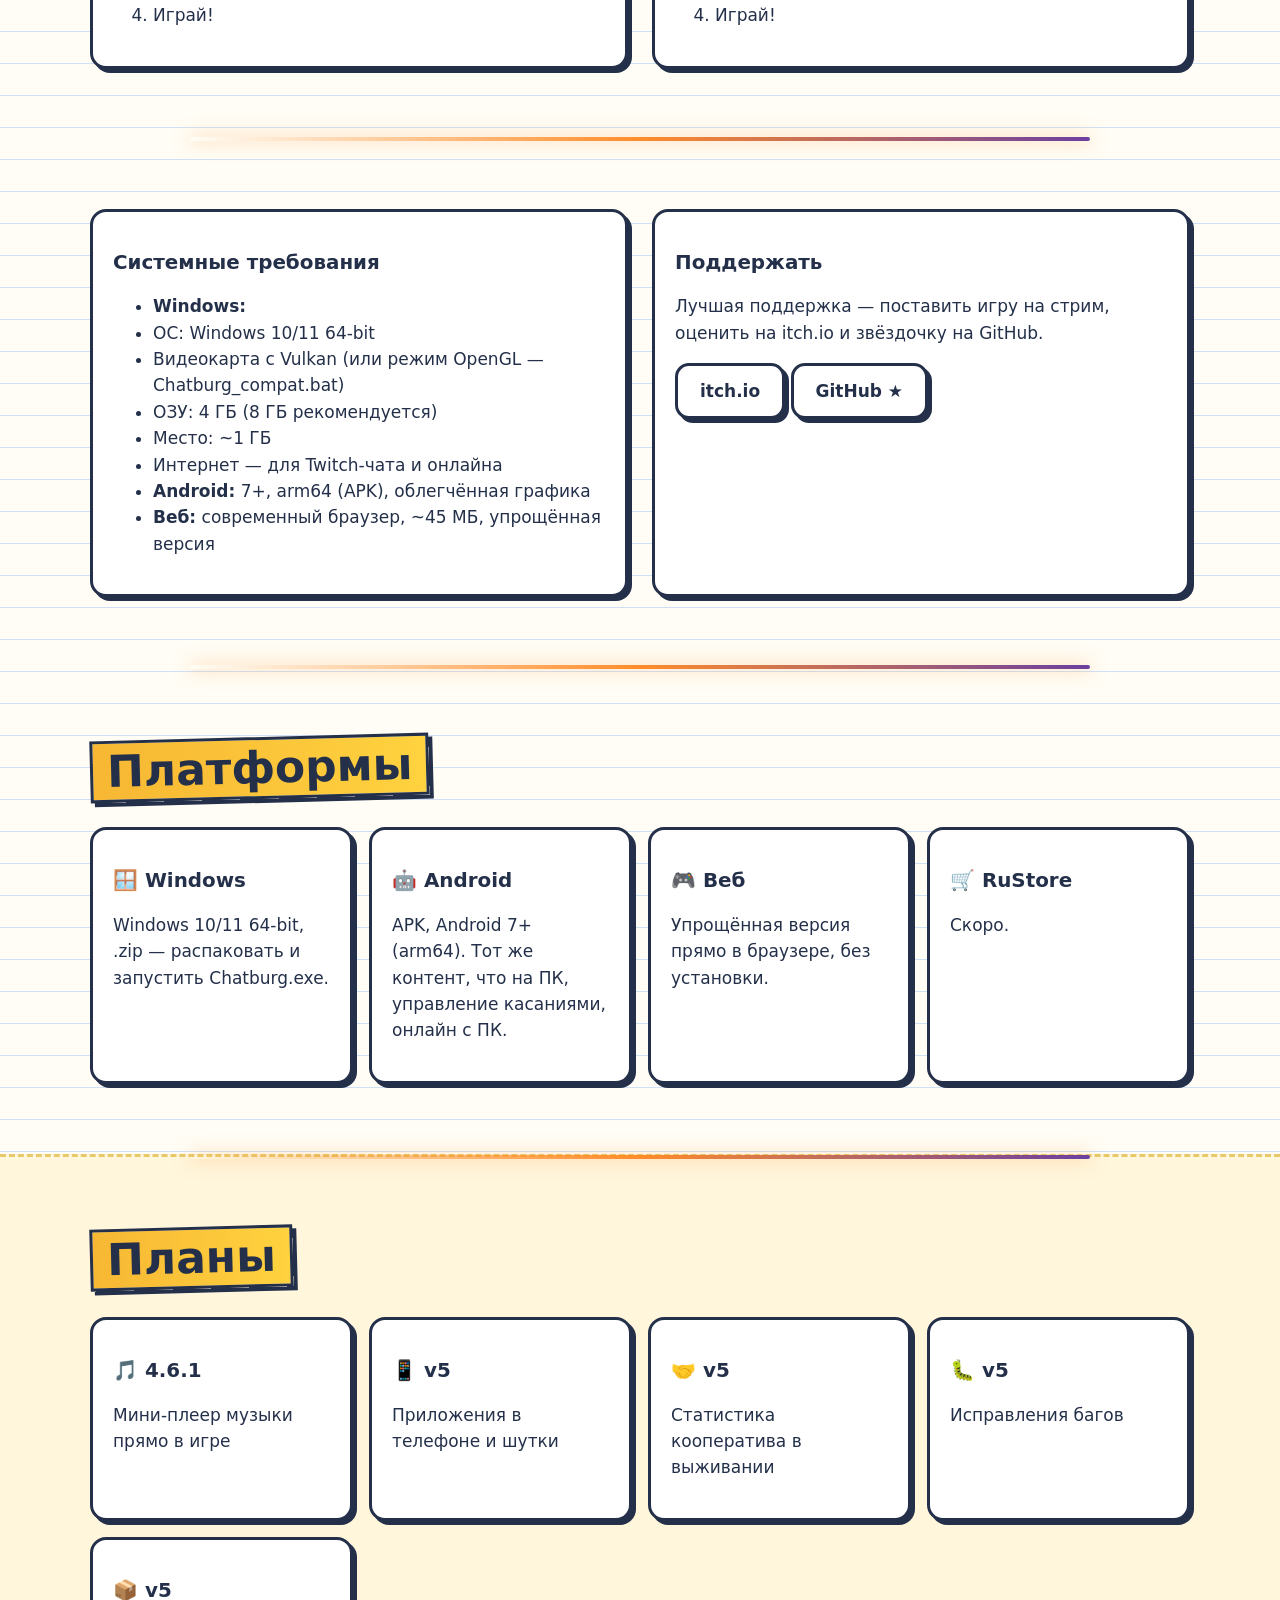
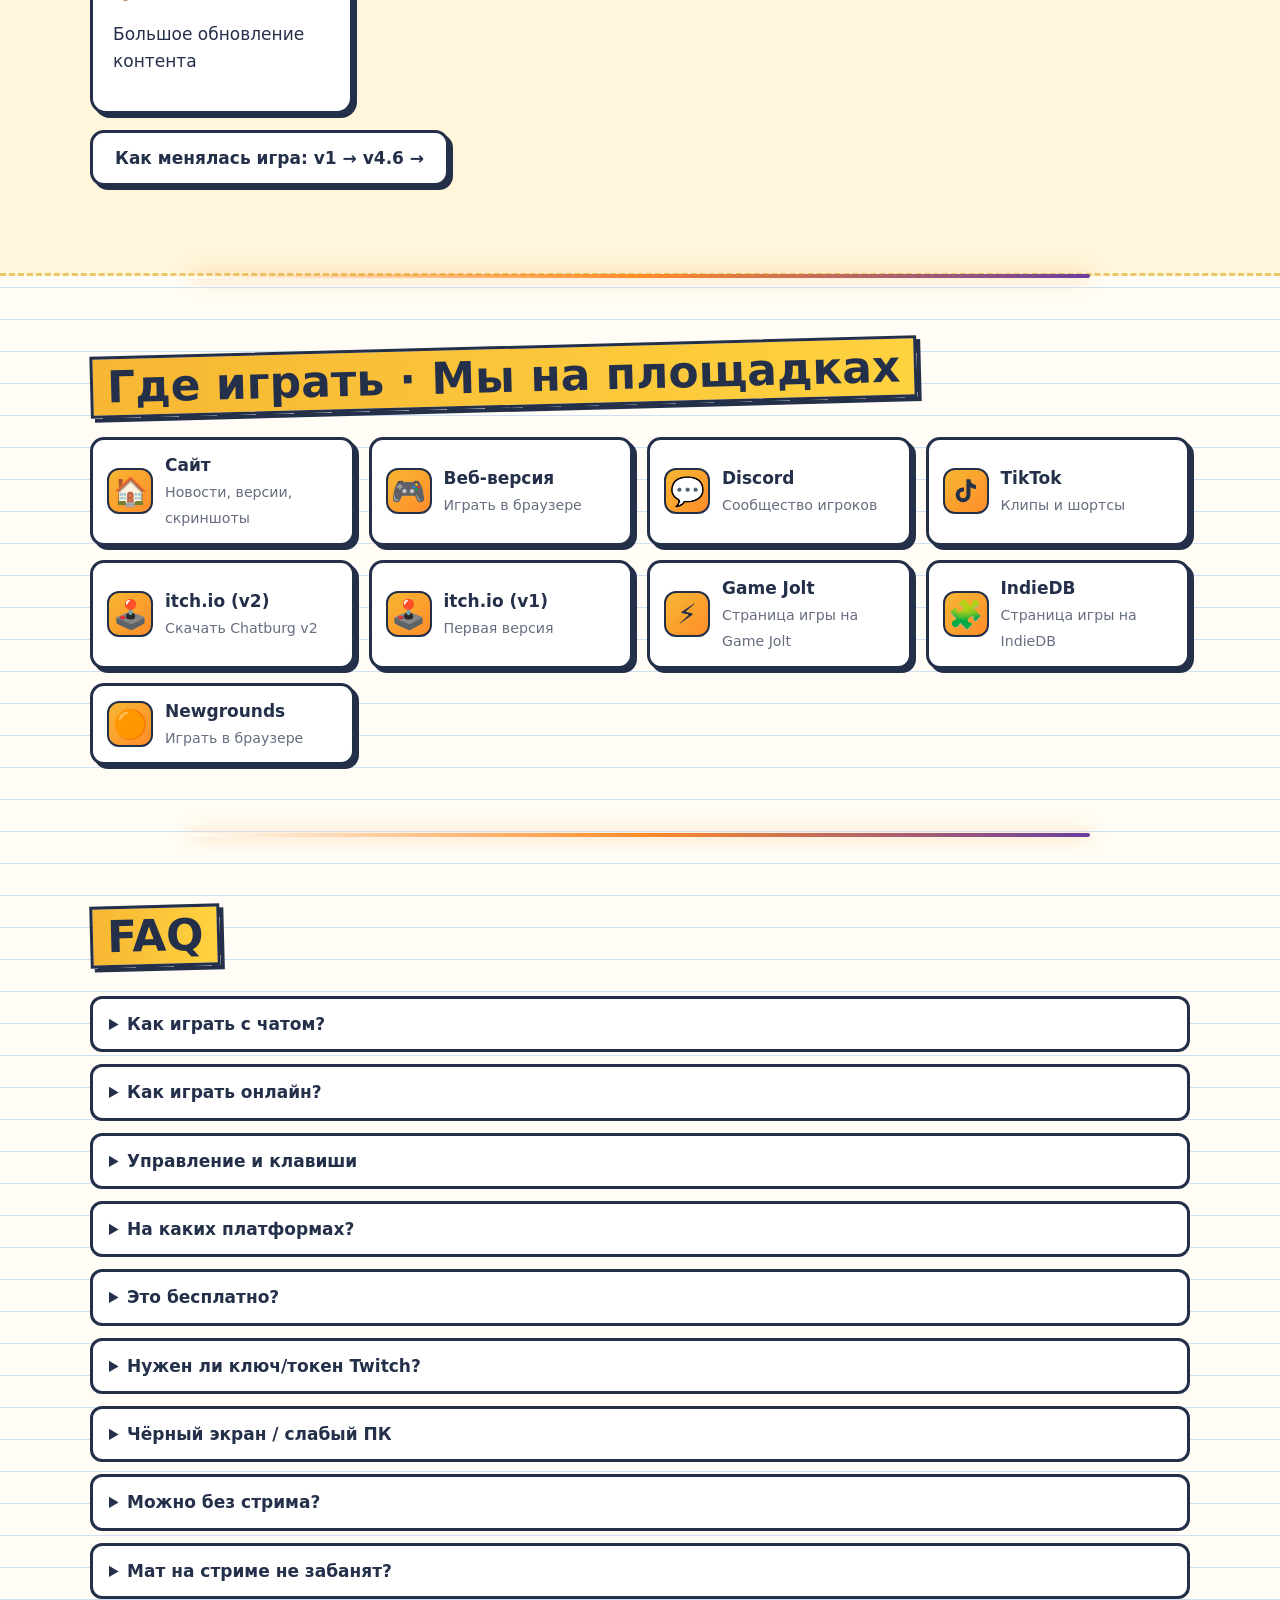
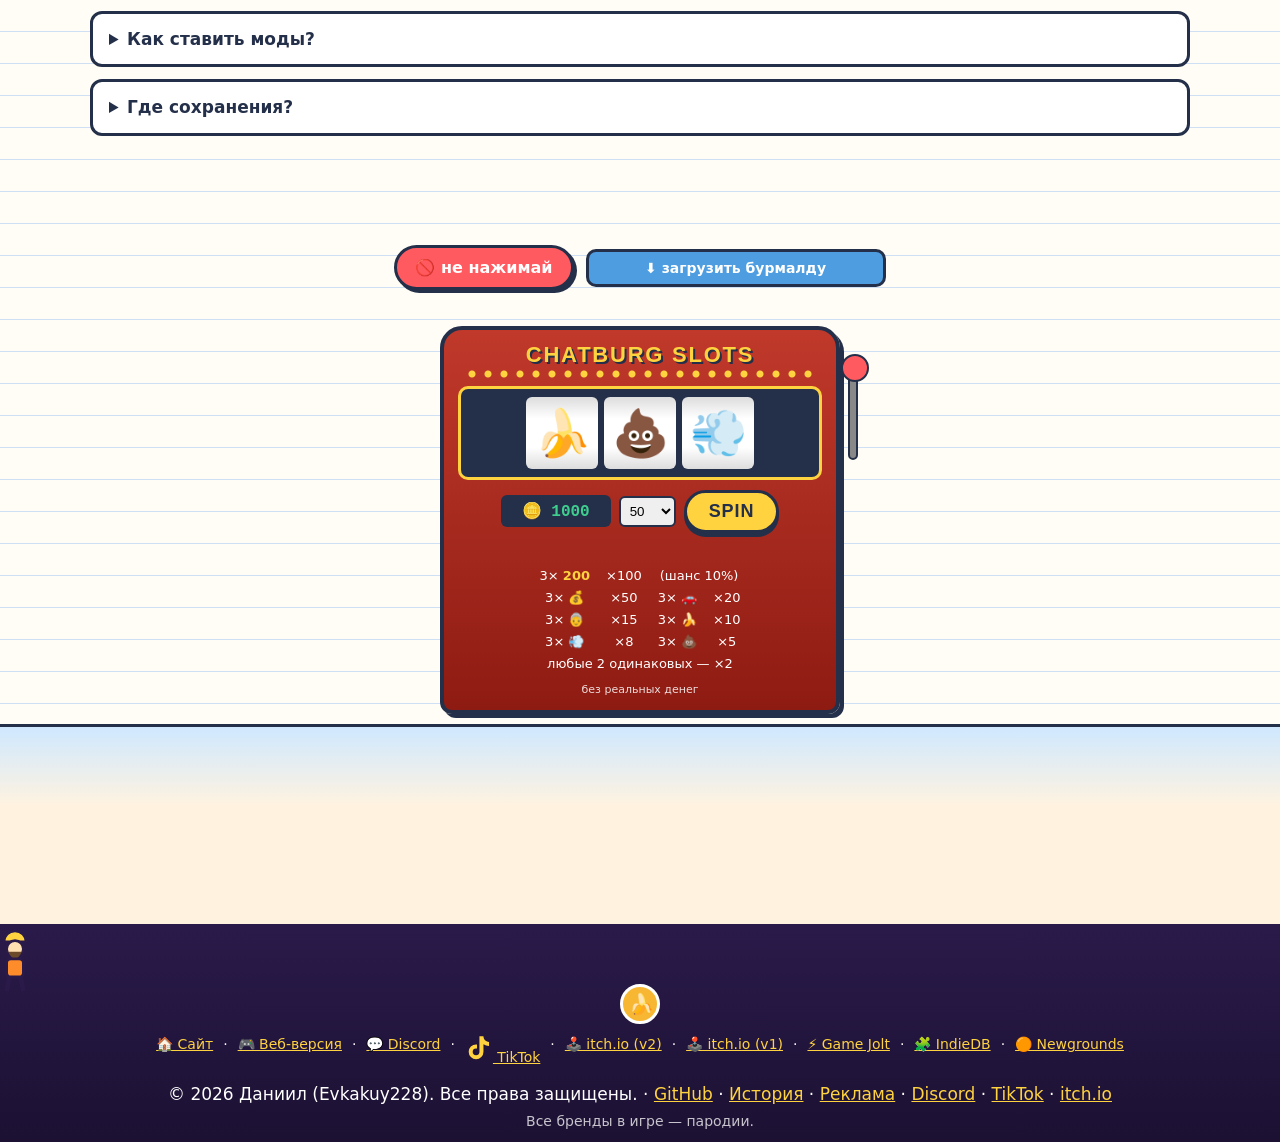
==== commit ab03bd14: "Убрать Boosty отовсюду" ====
--- a/index.html
+++ b/index.html
@@ -61,7 +61,7 @@
 </div></div></section>
 <section class="rv" id="req"><div class="wrap two">
 <div class="card"><h3 data-ru="Системные требования" data-en="System requirements">Системные требования</h3><ul id="reqs"></ul></div>
-<div class="card"><h3 data-ru="Поддержать" data-en="Support">Поддержать</h3><p data-ru="Лучшая поддержка — поставить игру на стрим, оценить на itch.io и звёздочку на GitHub." data-en="Best support: play it on stream, rate on itch.io and star on GitHub.">Лучшая поддержка — поставить игру на стрим, оценить на itch.io и звёздочку на GitHub.</p><p><a class="btn" href="https://boosty.to/evkakuy228" target="_blank">Boosty ❤</a></p>
+<div class="card"><h3 data-ru="Поддержать" data-en="Support">Поддержать</h3><p data-ru="Лучшая поддержка — поставить игру на стрим, оценить на itch.io и звёздочку на GitHub." data-en="Best support: play it on stream, rate on itch.io and star on GitHub.">Лучшая поддержка — поставить игру на стрим, оценить на itch.io и звёздочку на GitHub.</p>
 <a class="btn alt" href="https://evkakuy228.itch.io/chatburg-game">itch.io</a> <a class="btn alt" href="https://github.com/evkakuypetrovich-sys/chatburg">GitHub ★</a></div></div></section>
 
 <section class="rv" id="platforms"><div class="wrap"><h2 data-ru="Платформы" data-en="Platforms">Платформы</h2><div class="platgrid2">
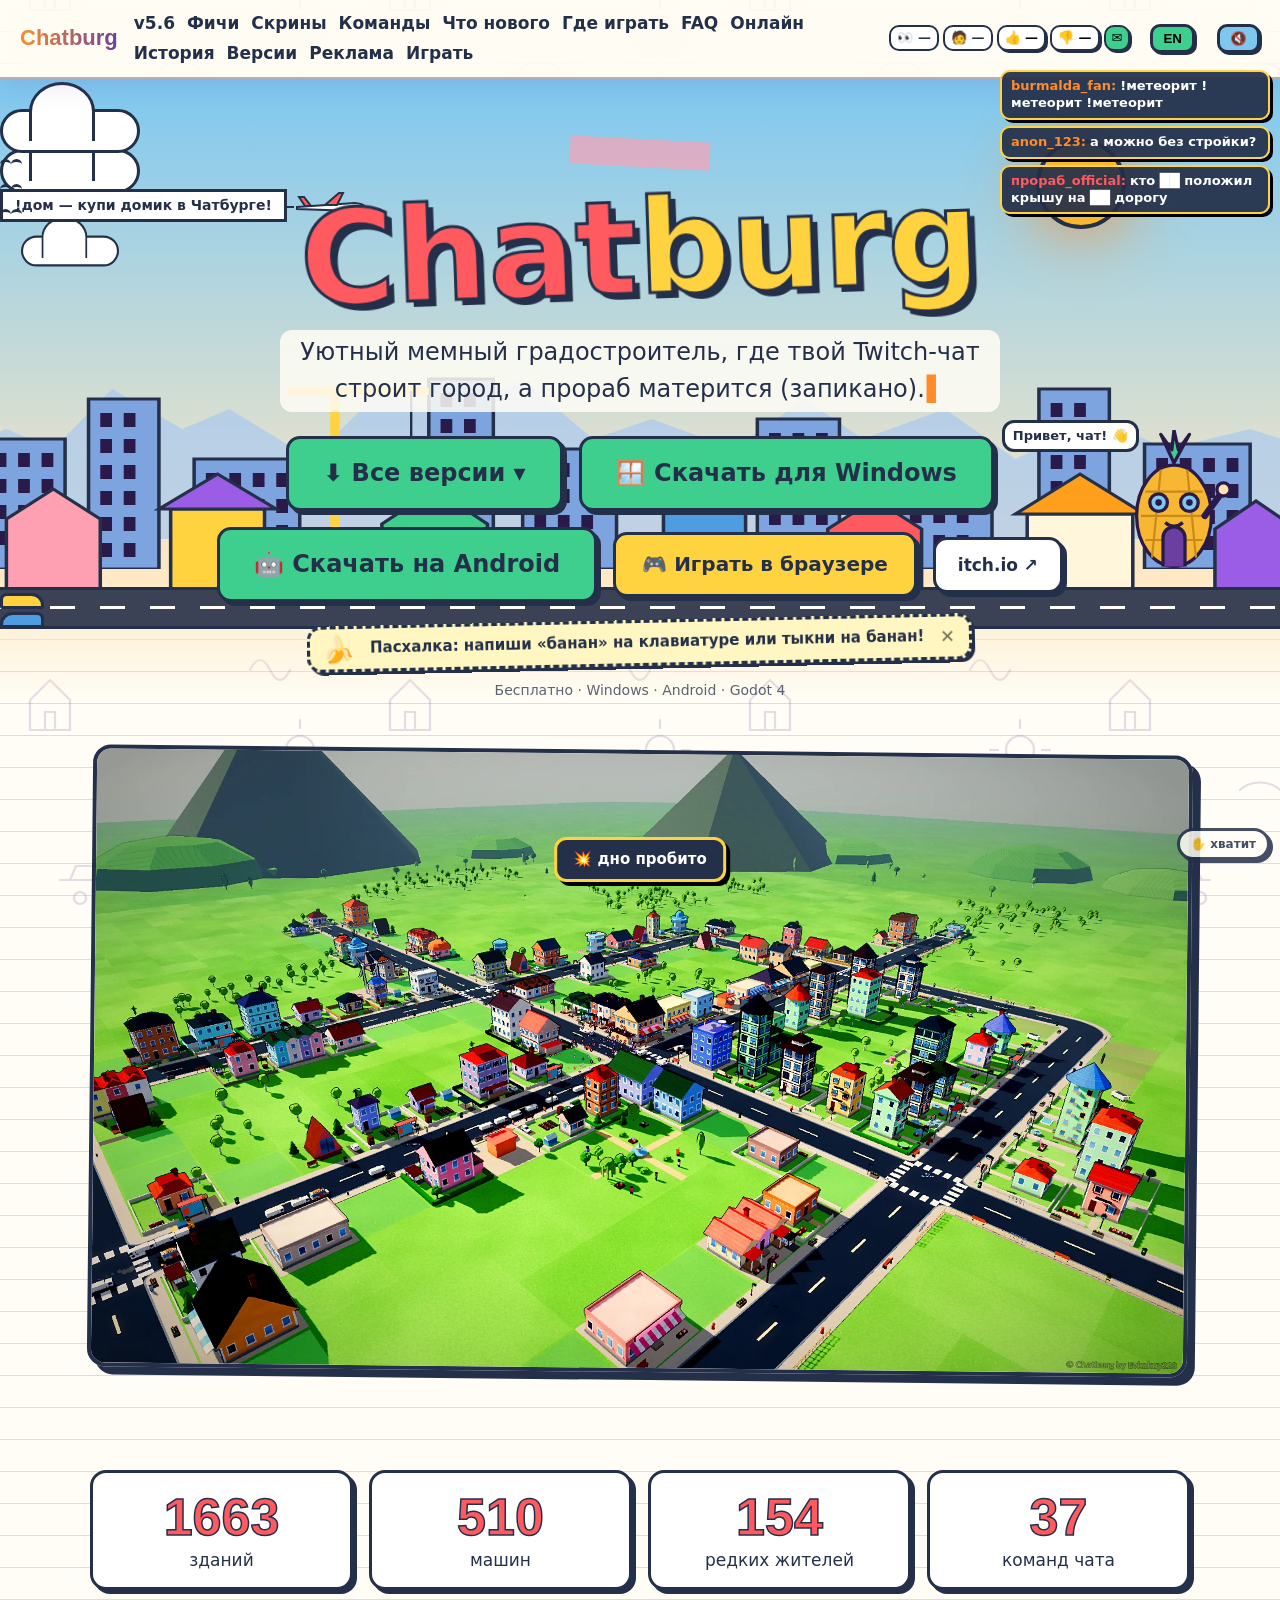
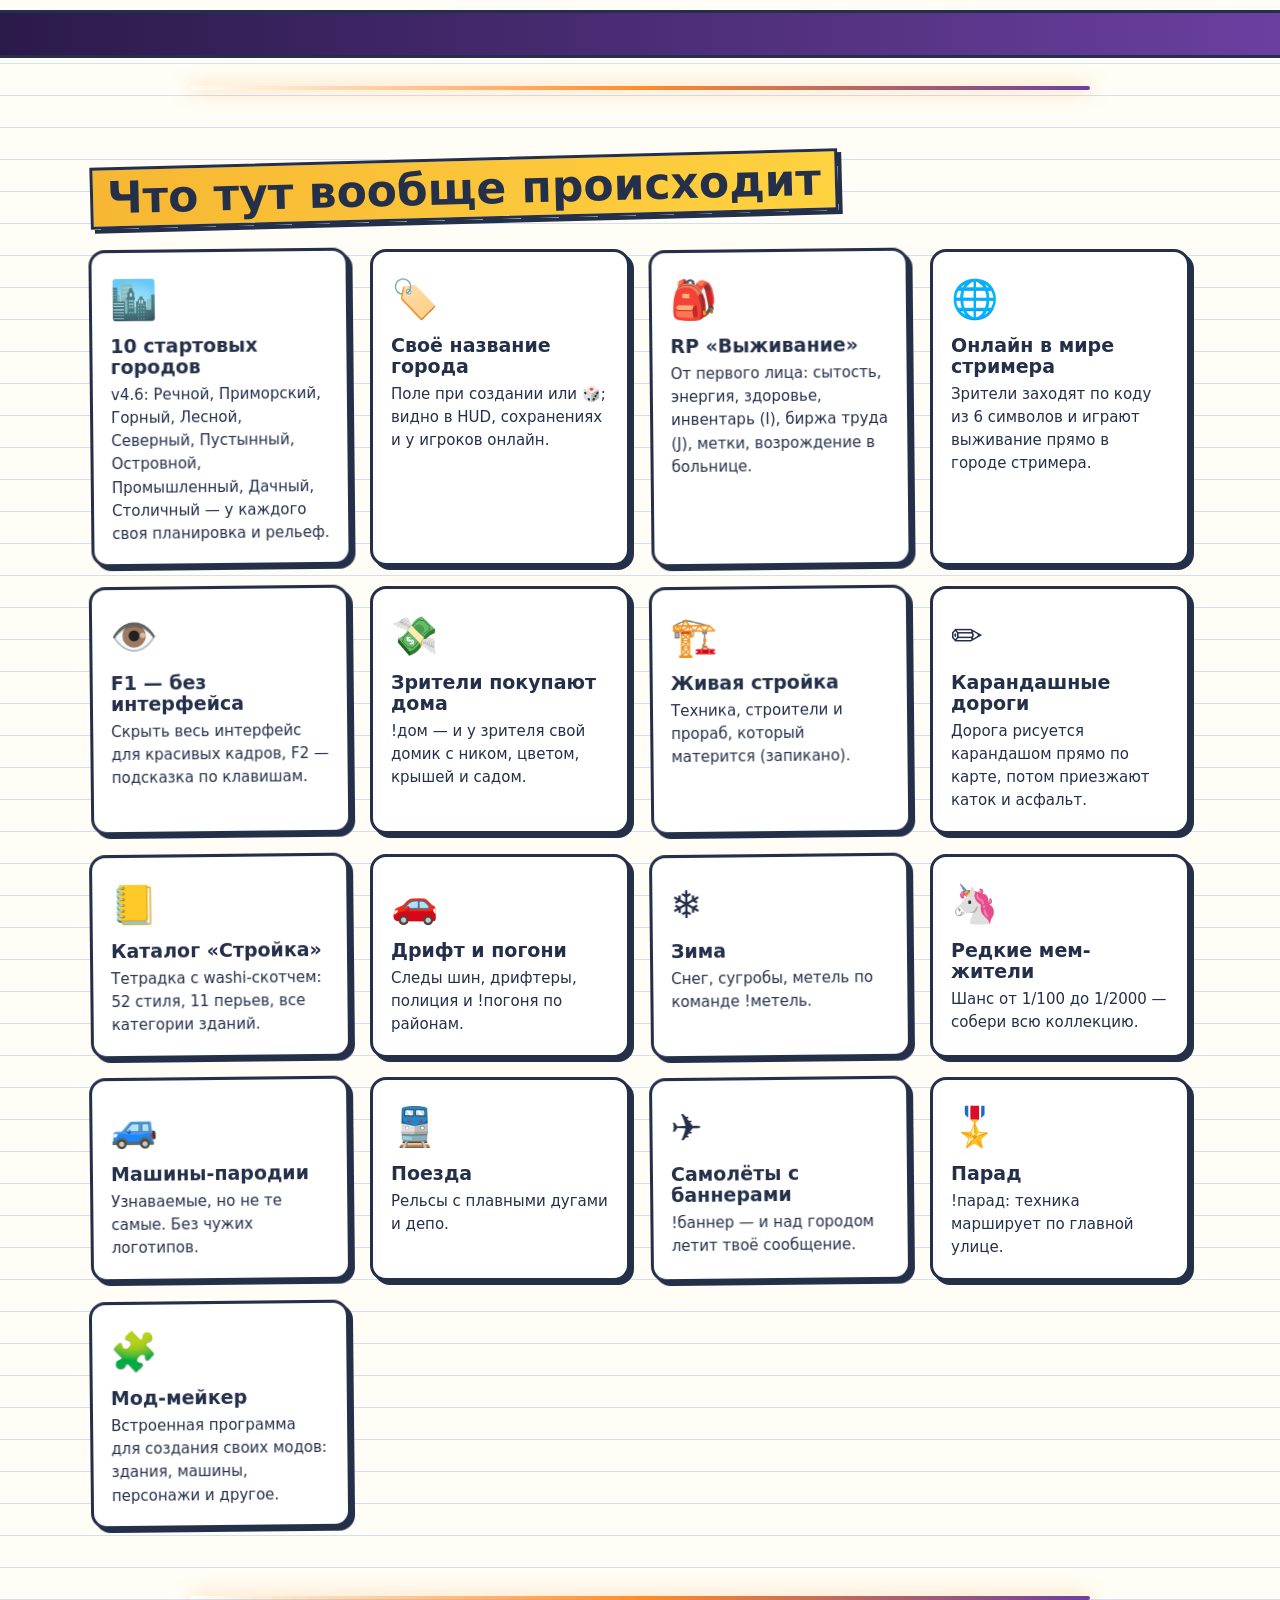
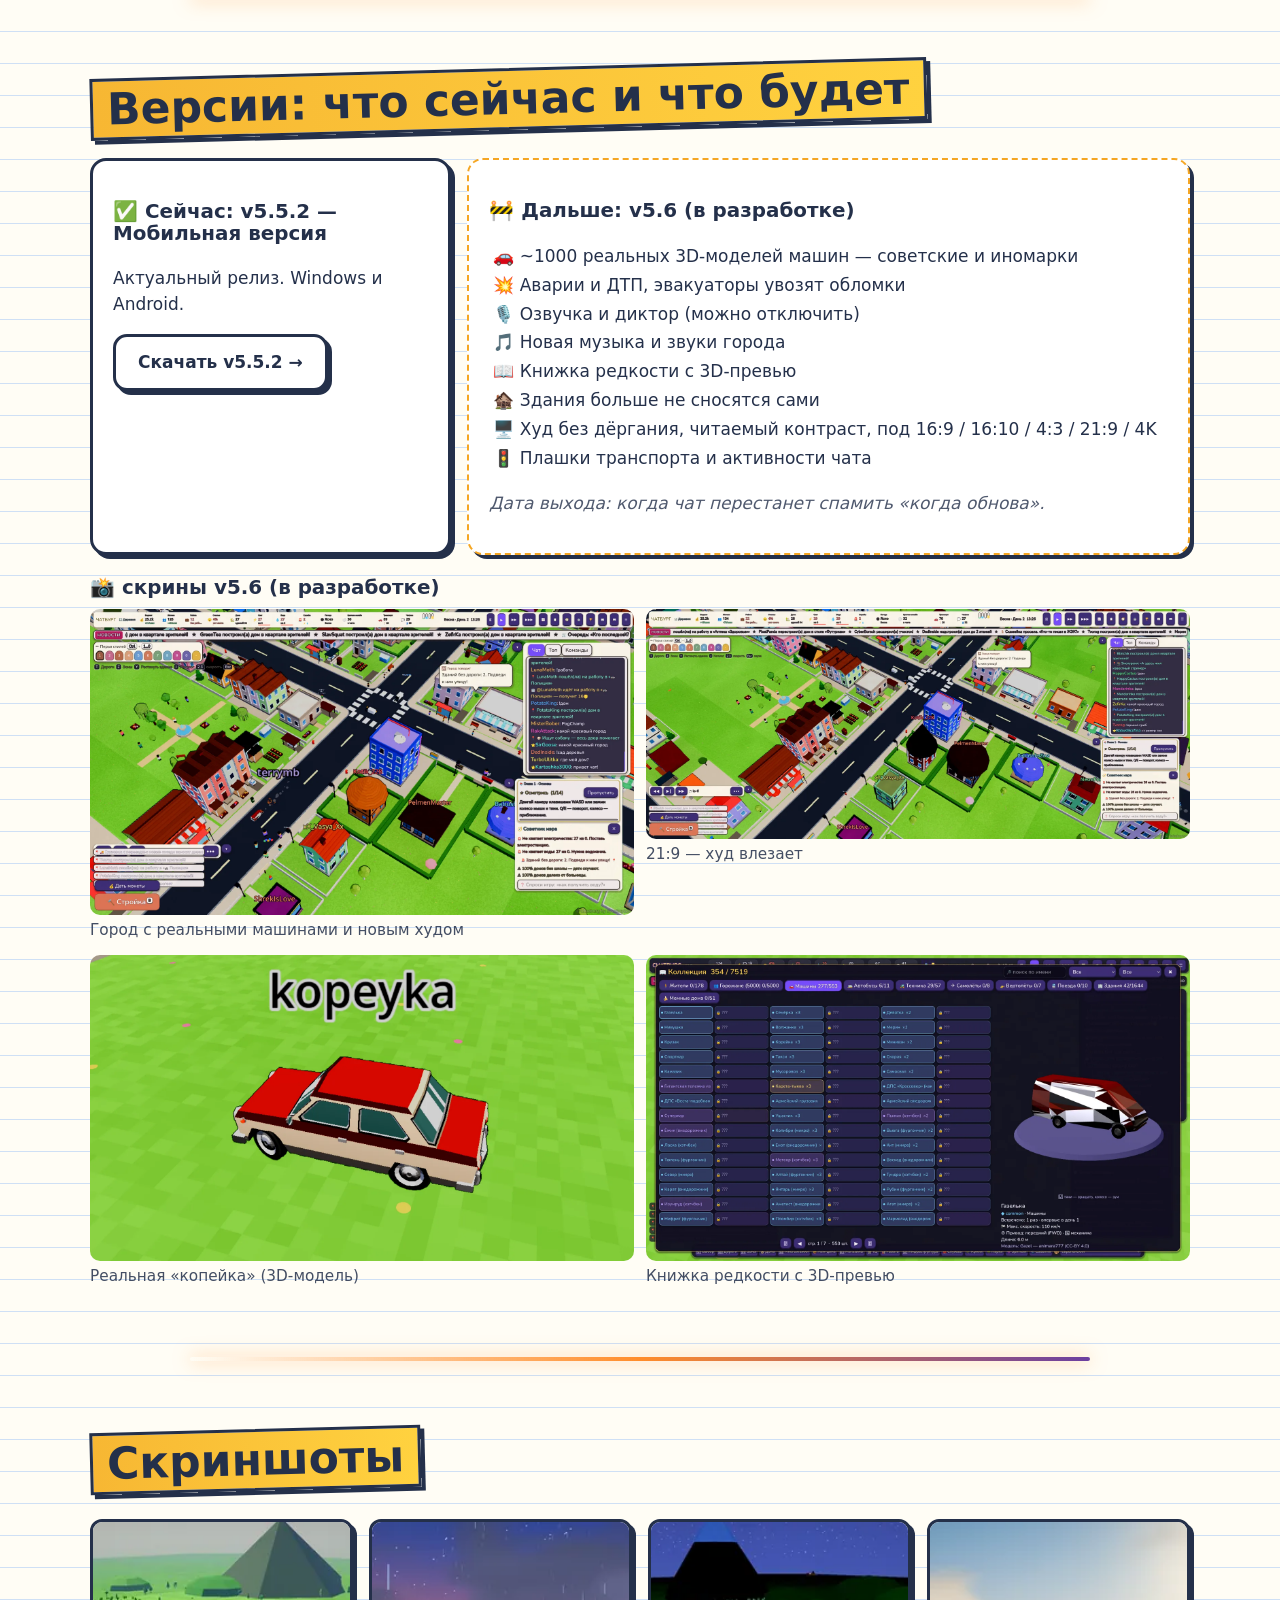
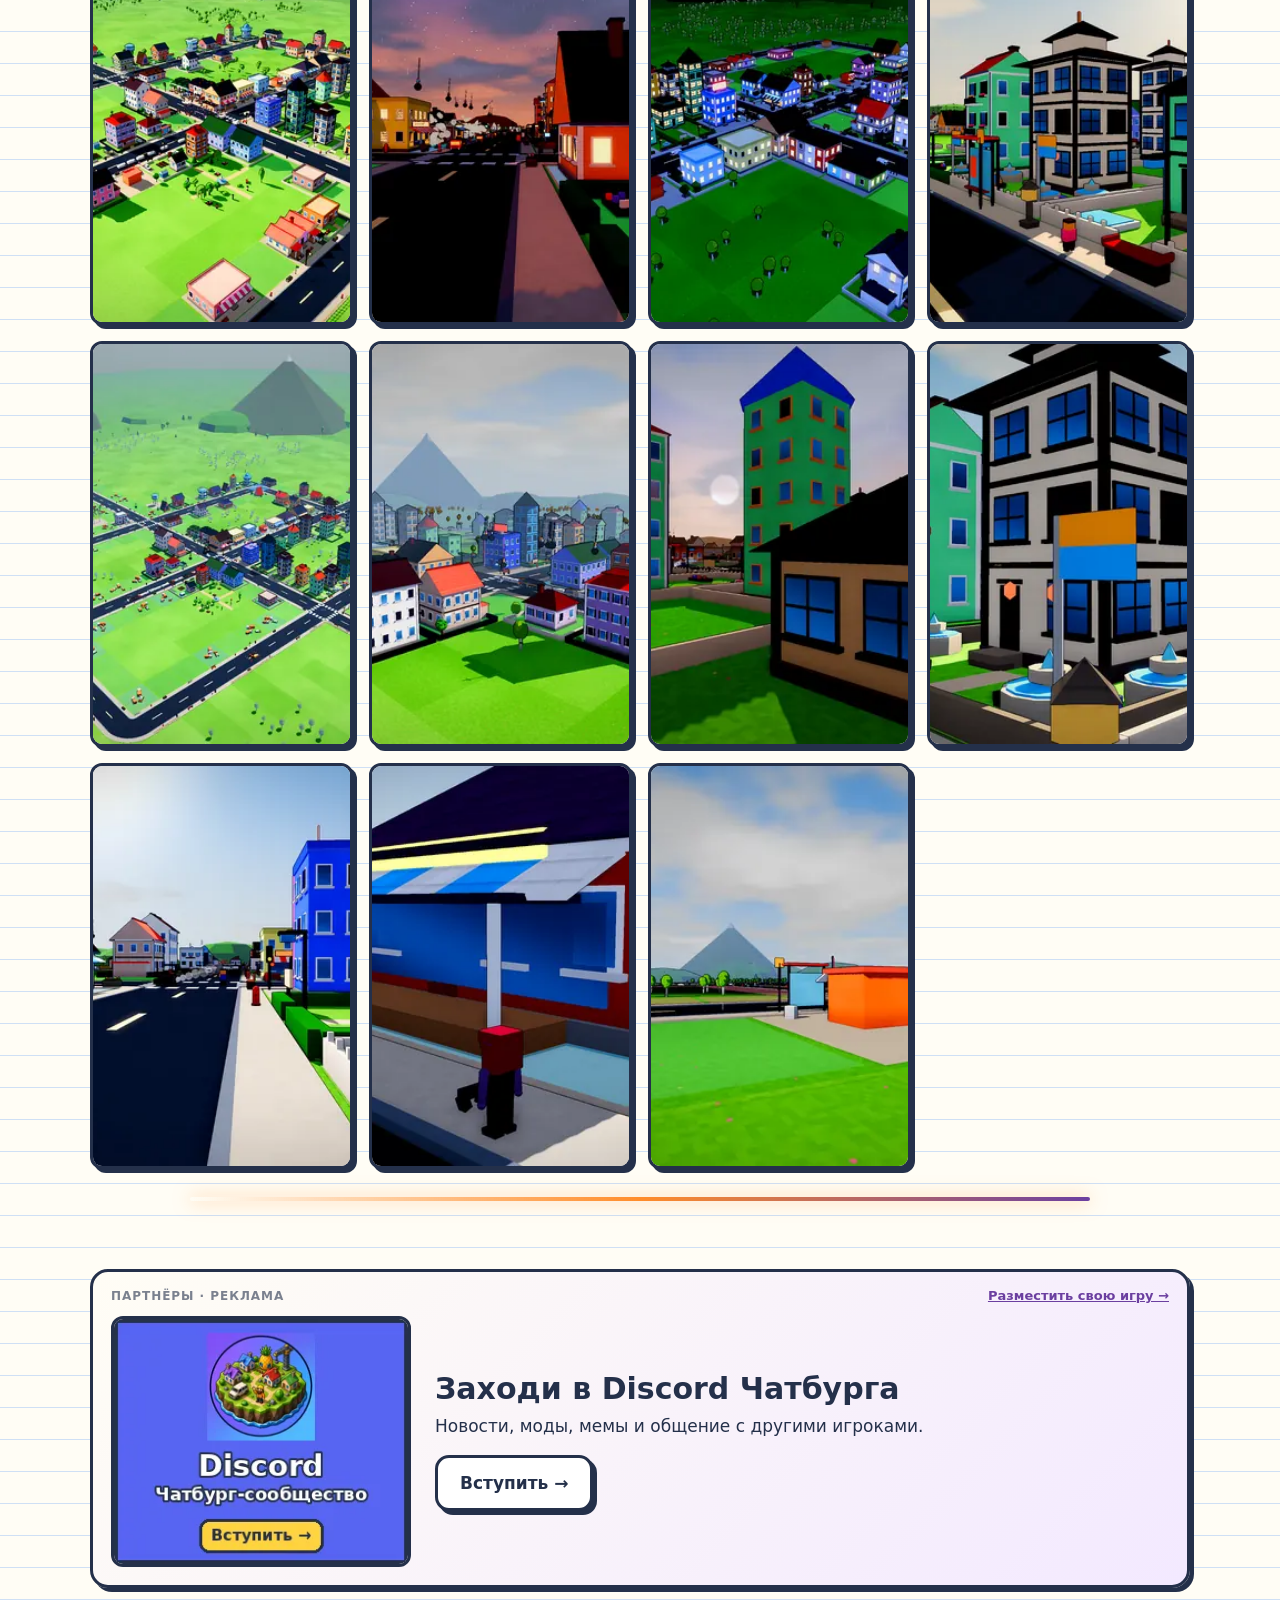
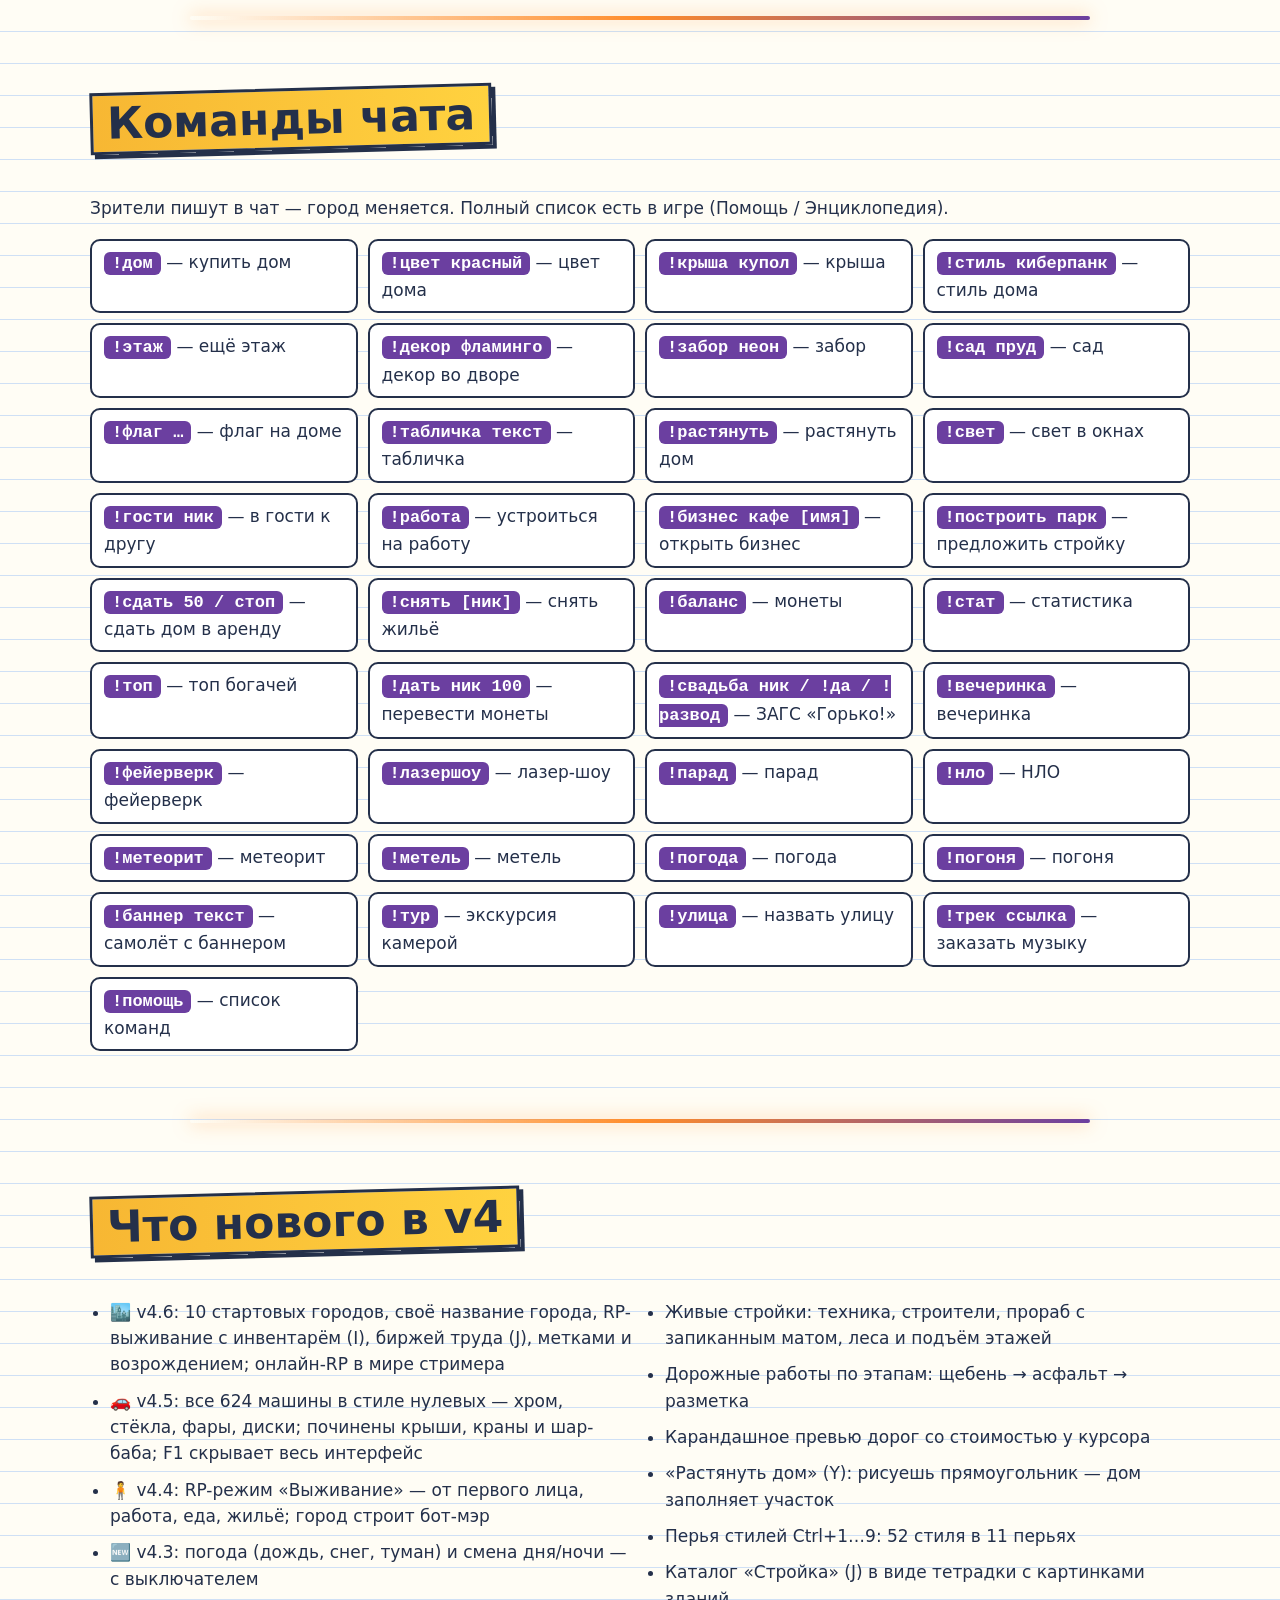
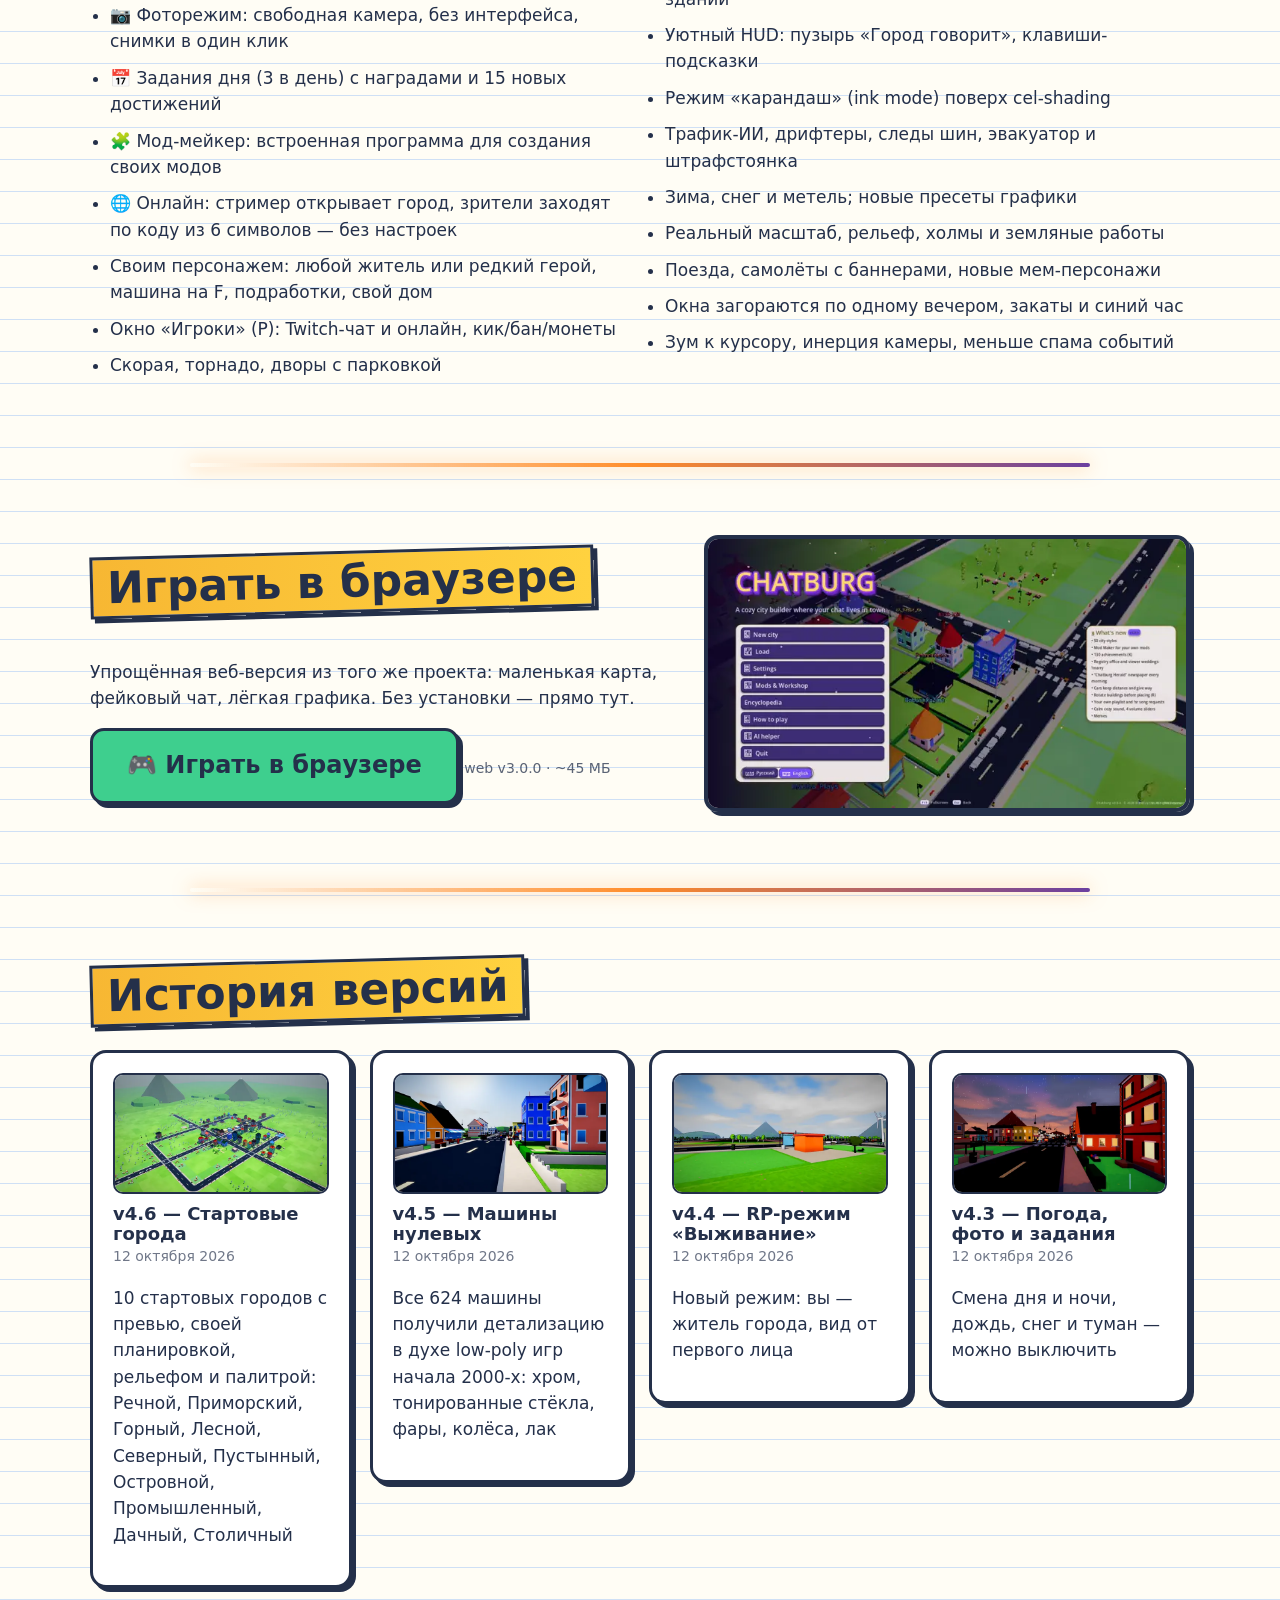
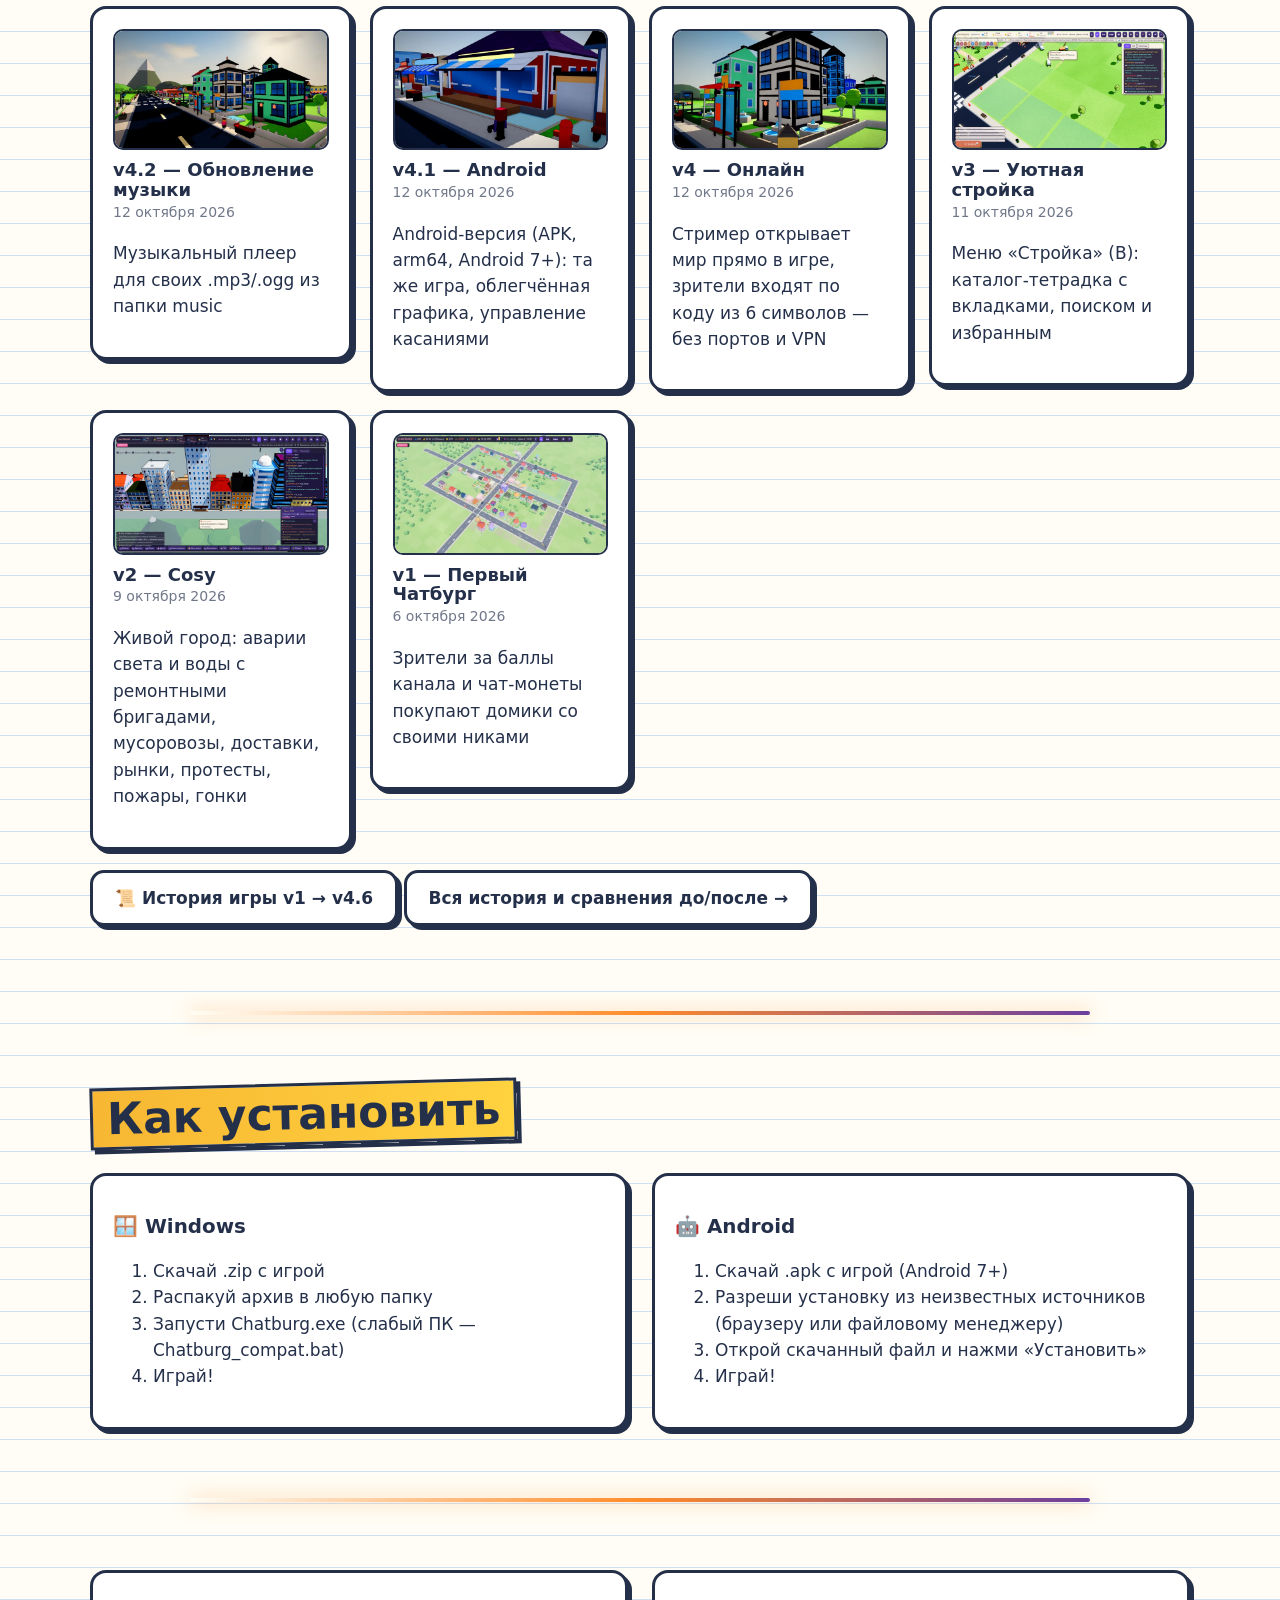
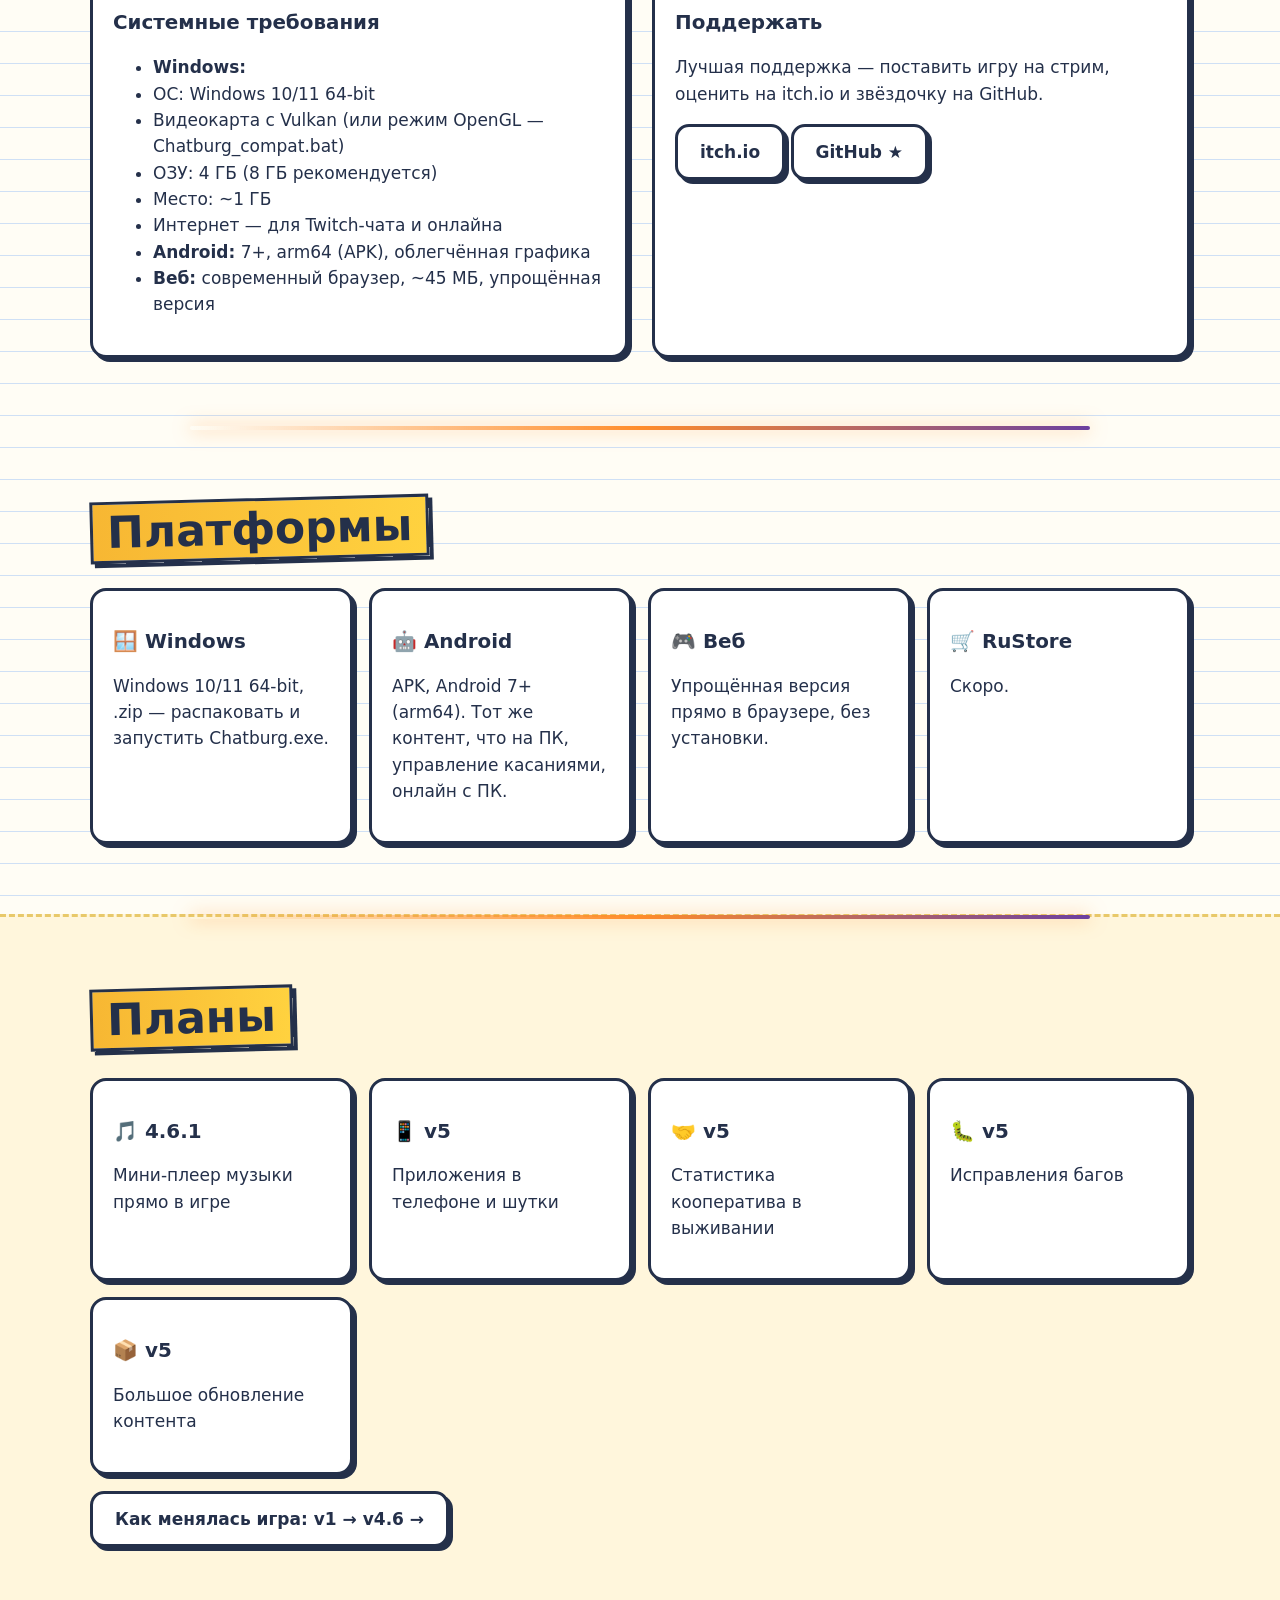
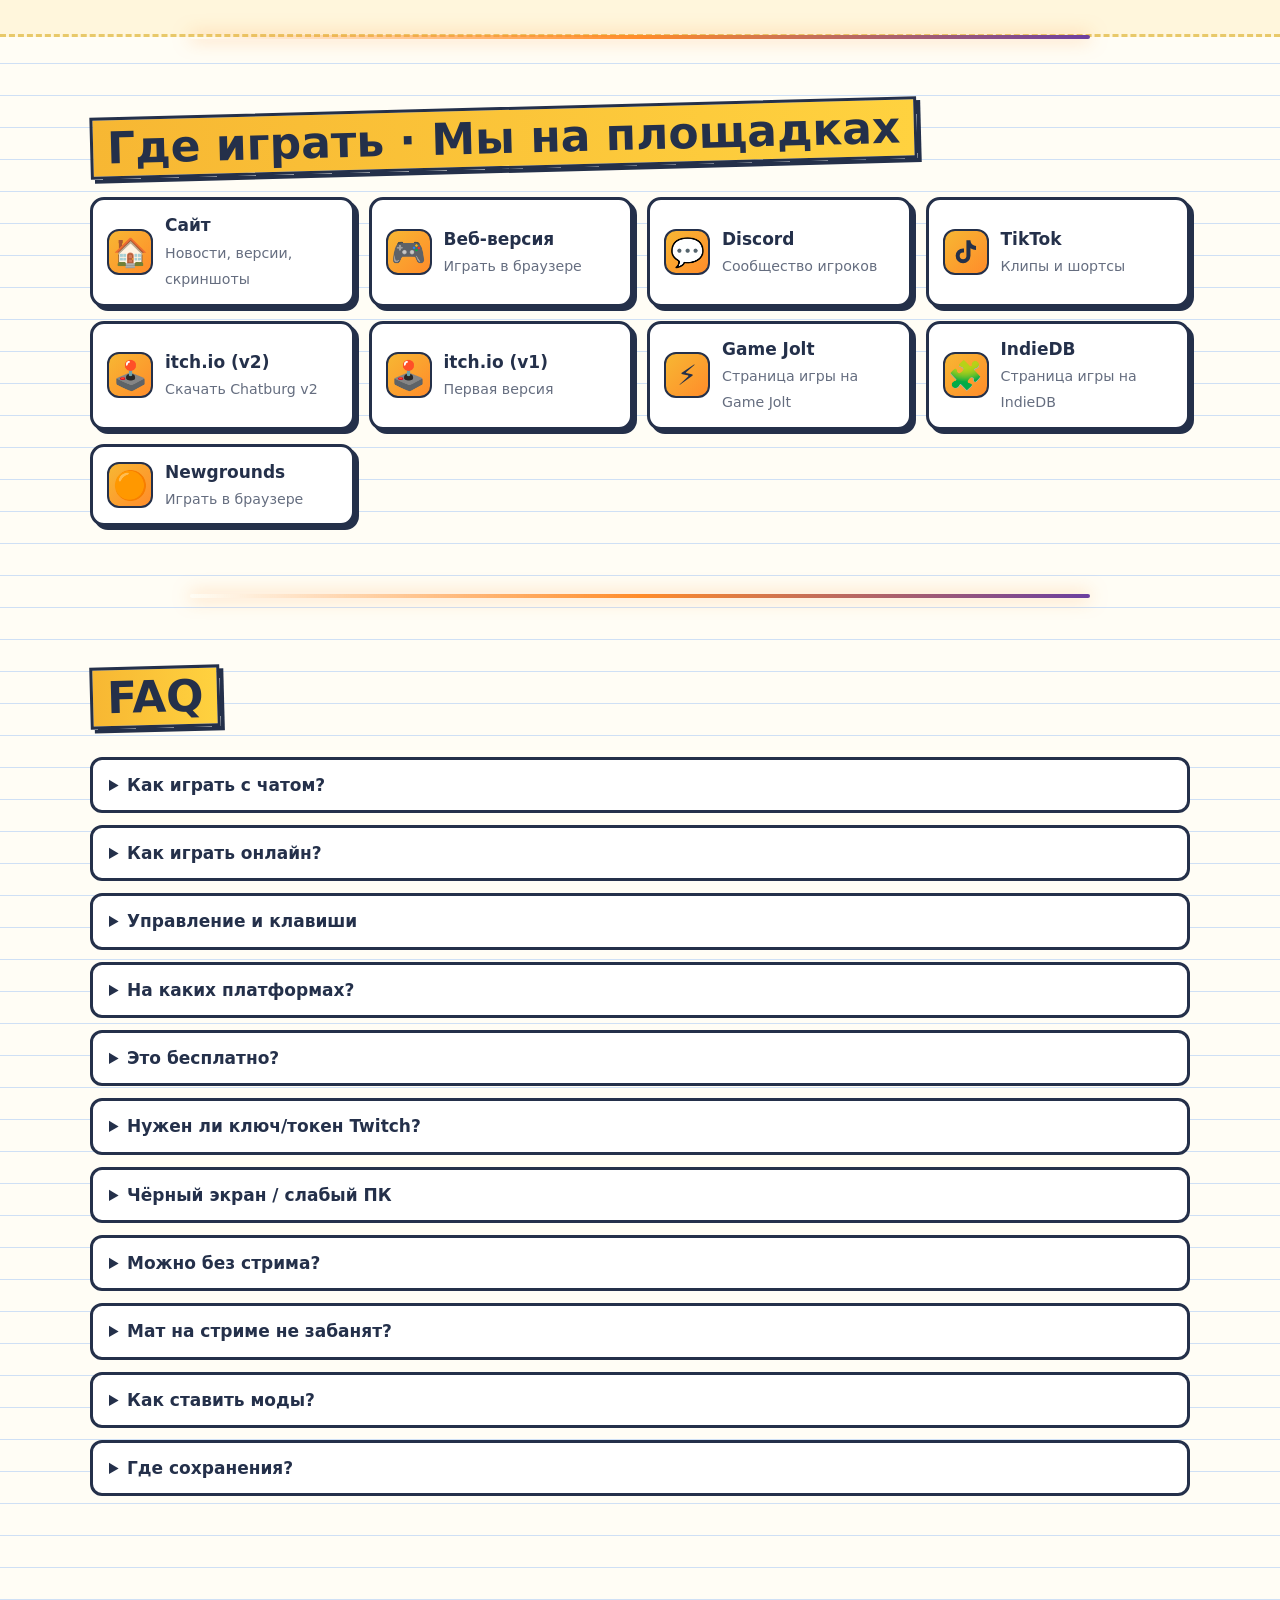
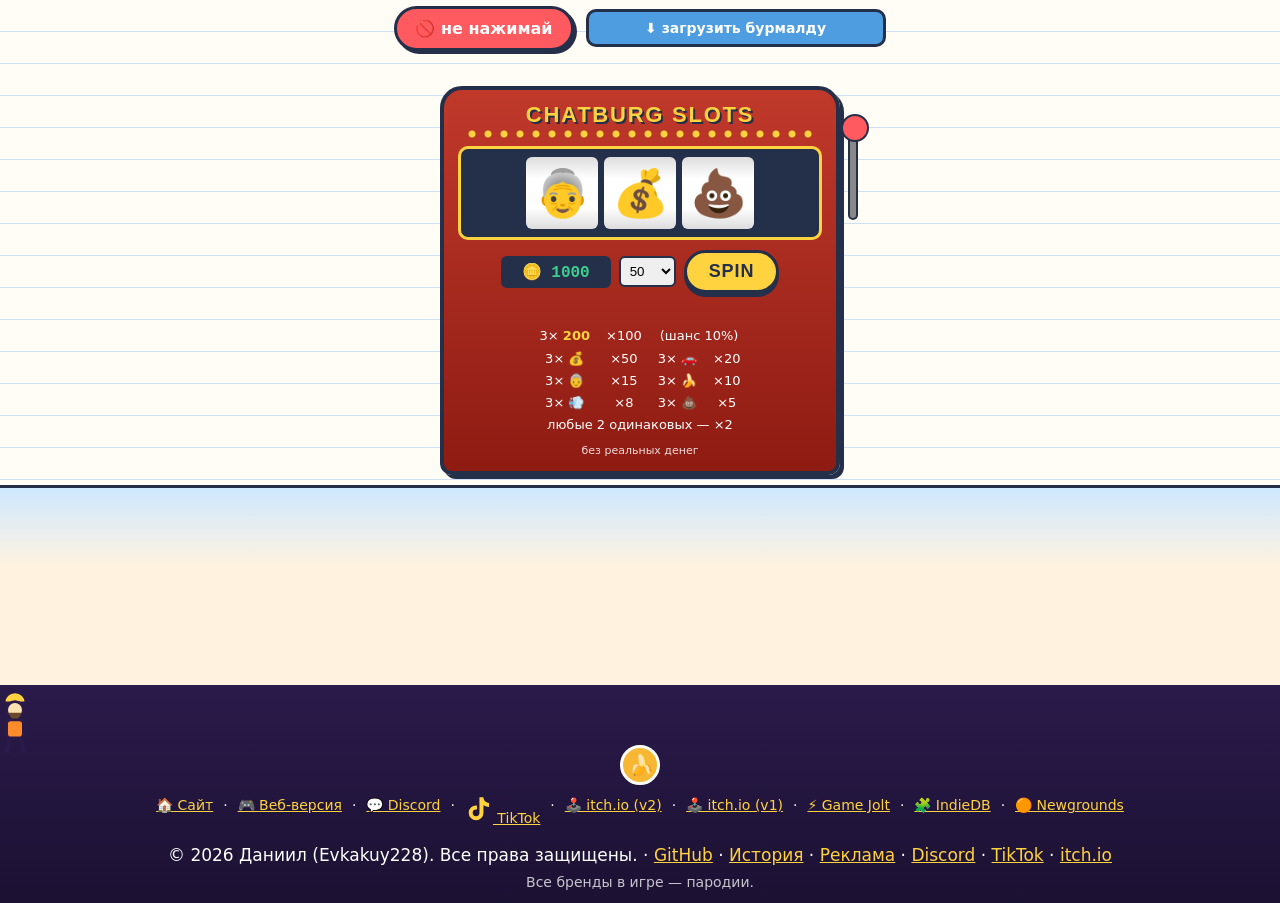
==== commit 046d3bc9: "Раздел версий: v5.5.2 сейчас, v5.6 в разработке + скрины" ====
--- a/index.html
+++ b/index.html
@@ -11,7 +11,7 @@
 <link rel="preload" as="image" href="img/c01_golden_aerial.webp">
 <link rel="stylesheet" href="style.css?v=202610122040"></head><body>
 <nav class="top"><a href="#" class="brand">Chatburg</a>
-<div class="links"><a href="#features" data-ru="Фичи" data-en="Features">Фичи</a><a href="#gallery" data-ru="Скрины" data-en="Shots">Скрины</a><a href="#commands" data-ru="Команды" data-en="Commands">Команды</a><a href="#changelog" data-ru="Что нового" data-en="Changelog">Что нового</a><a href="#where" data-ru="Где играть" data-en="Where">Где играть</a><a href="#faq">FAQ</a><a href="online.html" data-ru="Онлайн" data-en="Online">Онлайн</a><a href="history.html" data-ru="История" data-en="History">История</a><a href="versions.html" data-ru="Версии" data-en="Versions">Версии</a><a href="ads.html" data-ru="Реклама" data-en="Ads">Реклама</a><a href="play/" data-ru="Играть" data-en="Play">Играть</a></div>
+<div class="links"><a href="#v56">v5.6</a><a href="#features" data-ru="Фичи" data-en="Features">Фичи</a><a href="#gallery" data-ru="Скрины" data-en="Shots">Скрины</a><a href="#commands" data-ru="Команды" data-en="Commands">Команды</a><a href="#changelog" data-ru="Что нового" data-en="Changelog">Что нового</a><a href="#where" data-ru="Где играть" data-en="Where">Где играть</a><a href="#faq">FAQ</a><a href="online.html" data-ru="Онлайн" data-en="Online">Онлайн</a><a href="history.html" data-ru="История" data-en="History">История</a><a href="versions.html" data-ru="Версии" data-en="Versions">Версии</a><a href="ads.html" data-ru="Реклама" data-en="Ads">Реклама</a><a href="play/" data-ru="Играть" data-en="Play">Играть</a></div>
 <button id="lang" aria-label="language">EN</button></nav>
 
 <header class="hero"><div class="scene" aria-hidden="true">
@@ -40,6 +40,11 @@
 <section class="rv" id="features"><div class="wrap"><h2 data-ru="Что тут вообще происходит" data-en="What's going on here">Что тут вообще происходит</h2>
 <div class="grid" id="fgrid"></div></div></section>
 
+<section class="rv" id="v56"><div class="wrap"><h2>Версии: что сейчас и что будет</h2>
+<div class="v56grid"><div class="card v56now"><h3>✅ Сейчас: v5.5.2 — Мобильная версия</h3><p>Актуальный релиз. Windows и Android.</p><p><a class="btn" href="https://github.com/evkakuypetrovich-sys/chatburg/releases/tag/v5.5.2">Скачать v5.5.2 →</a></p></div>
+<div class="card v56next"><h3>🚧 Дальше: v5.6 (в разработке)</h3><ul>
+<li>🚗 ~1000 реальных 3D-моделей машин — советские и иномарки</li><li>💥 Аварии и ДТП, эвакуаторы увозят обломки</li><li>🎙️ Озвучка и диктор (можно отключить)</li><li>🎵 Новая музыка и звуки города</li><li>📖 Книжка редкости с 3D-превью</li><li>🏚️ Здания больше не сносятся сами</li><li>🖥️ Худ без дёргания, читаемый контраст, под 16:9 / 16:10 / 4:3 / 21:9 / 4K</li><li>🚦 Плашки транспорта и активности чата</li></ul><p class="v56gag">Дата выхода: когда чат перестанет спамить «когда обнова».</p></div></div>
+<h3 class="v56lbl">📸 скрины v5.6 (в разработке)</h3><div class="v56gal"><figure><img loading="lazy" src="img/v56_city.webp" alt="Город с реальными машинами и новым худом"><figcaption>Город с реальными машинами и новым худом</figcaption></figure><figure><img loading="lazy" src="img/v56_wide.webp" alt="21:9 — худ влезает"><figcaption>21:9 — худ влезает</figcaption></figure><figure><img loading="lazy" src="img/v56_car.webp" alt="Реальная «копейка» (3D-модель)"><figcaption>Реальная «копейка» (3D-модель)</figcaption></figure><figure><img loading="lazy" src="img/v56_book.webp" alt="Книжка редкости с 3D-превью"><figcaption>Книжка редкости с 3D-превью</figcaption></figure></div></div></section>
 <section class="rv" id="gallery" class="paper"><div class="wrap"><h2 data-ru="Скриншоты" data-en="Screenshots">Скриншоты</h2><div class="gal" id="gal"></div></div></section>
 
 <section class="rv adsec" id="partners"><div class="wrap"><aside class="adcard" data-ad="card" aria-label="Реклама"><div class="adhead"><span class="adlbl">Партнёры · Реклама</span><a class="adhow" href="ads.html">Разместить свою игру →</a></div><div class="adbody"></div></aside></div></section>
--- a/style.css
+++ b/style.css
@@ -222,3 +222,10 @@
 .timeline .ver .small{opacity:.6;margin:6px 0 0}
 @media(max-width:700px){.timeline{padding-left:54px}.dot{left:-56px;width:46px;height:46px;font-size:14px}.timeline::before{left:20px}}
 .vstrip .card img{display:block;height:auto!important;max-height:none}.vstrip .card h3{font-size:18px;margin:10px 0 2px}.vstrip .card p.small{margin:0 0 6px;opacity:.65}
+/* v5.6 section */
+#v56 .v56grid{display:grid;grid-template-columns:1fr 2fr;gap:16px}
+#v56 .card{color:inherit}#v56 ul{margin:8px 0 0;padding-left:4px;list-style:none;line-height:1.7}
+#v56 .v56next{border:2px dashed #f5a623}#v56 .v56gag{opacity:.8;font-style:italic}
+#v56 .v56lbl{margin:22px 0 10px}#v56 .v56gal{display:grid;grid-template-columns:repeat(2,1fr);gap:12px}
+#v56 figure{margin:0}#v56 img{width:100%;border-radius:10px;display:block}#v56 figcaption{font-size:.9em;opacity:.85;margin-top:4px}
+@media(max-width:760px){#v56 .v56grid,#v56 .v56gal{grid-template-columns:1fr}}
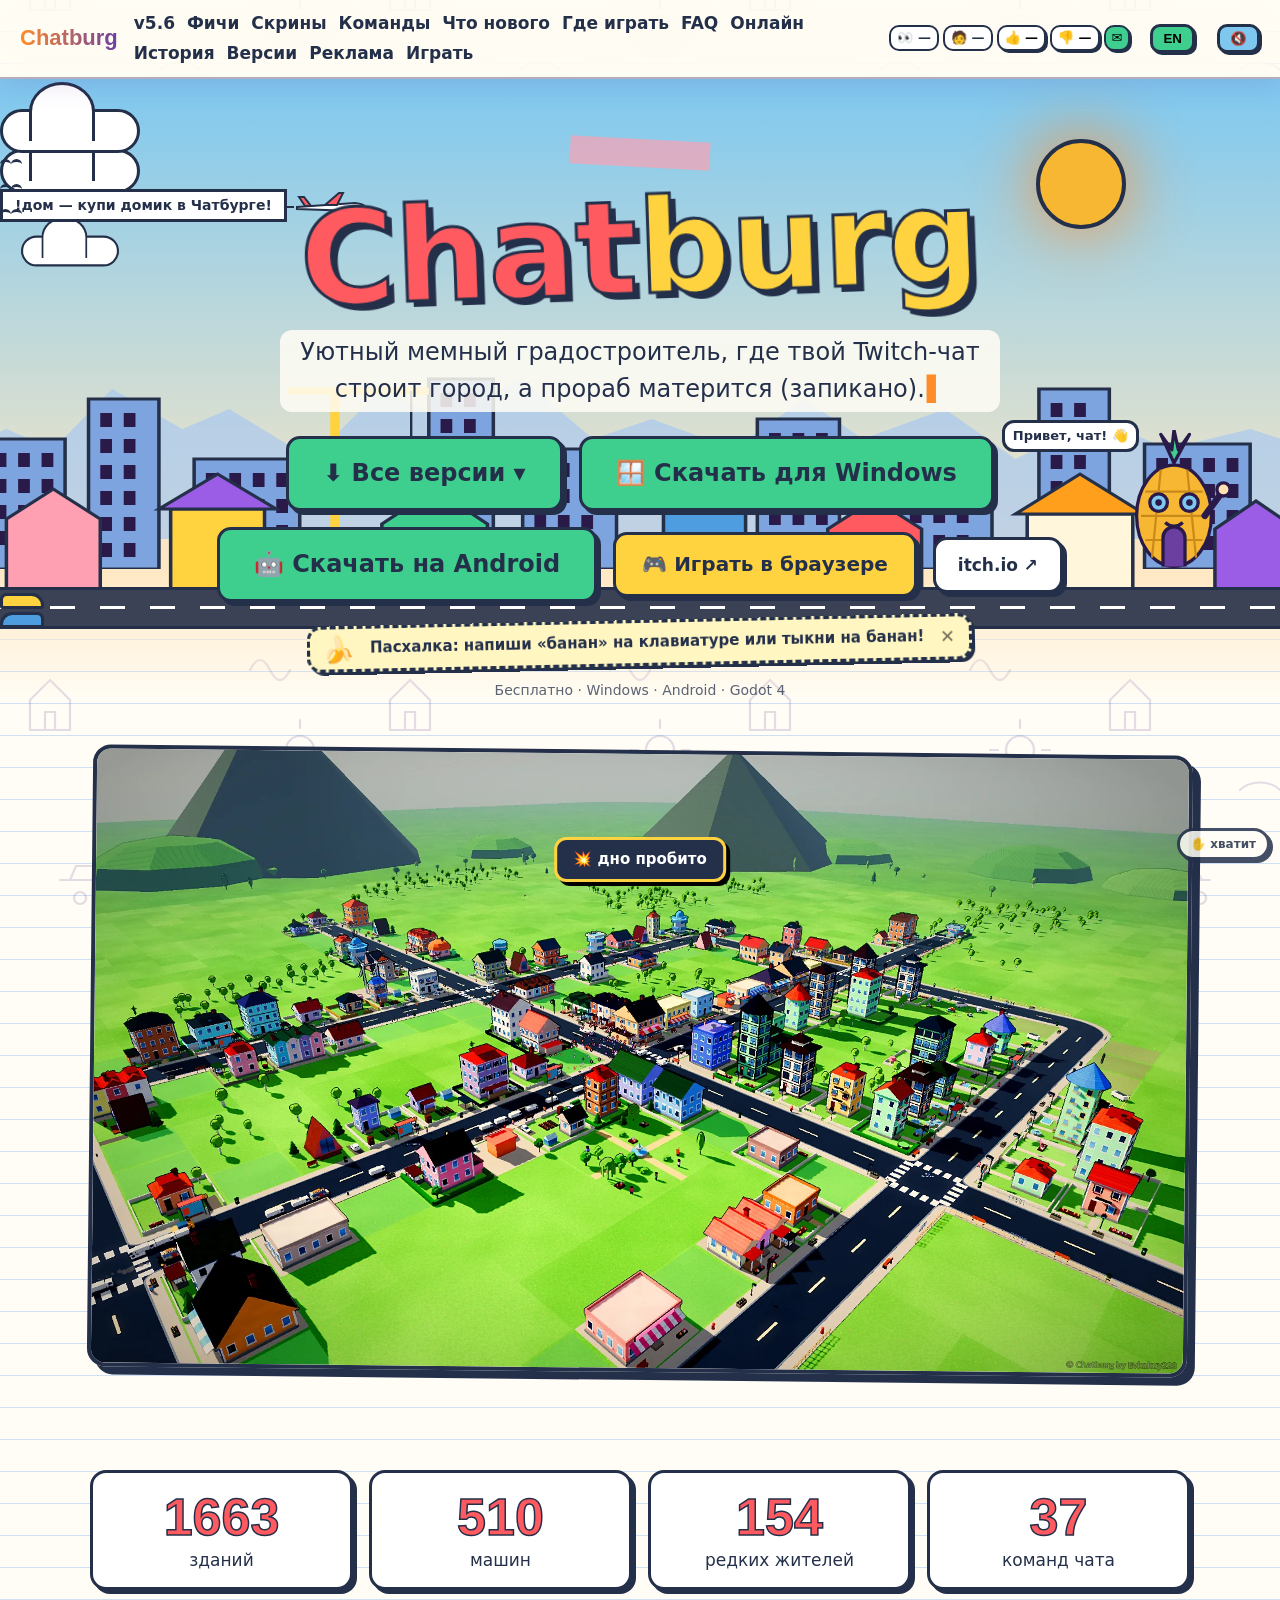
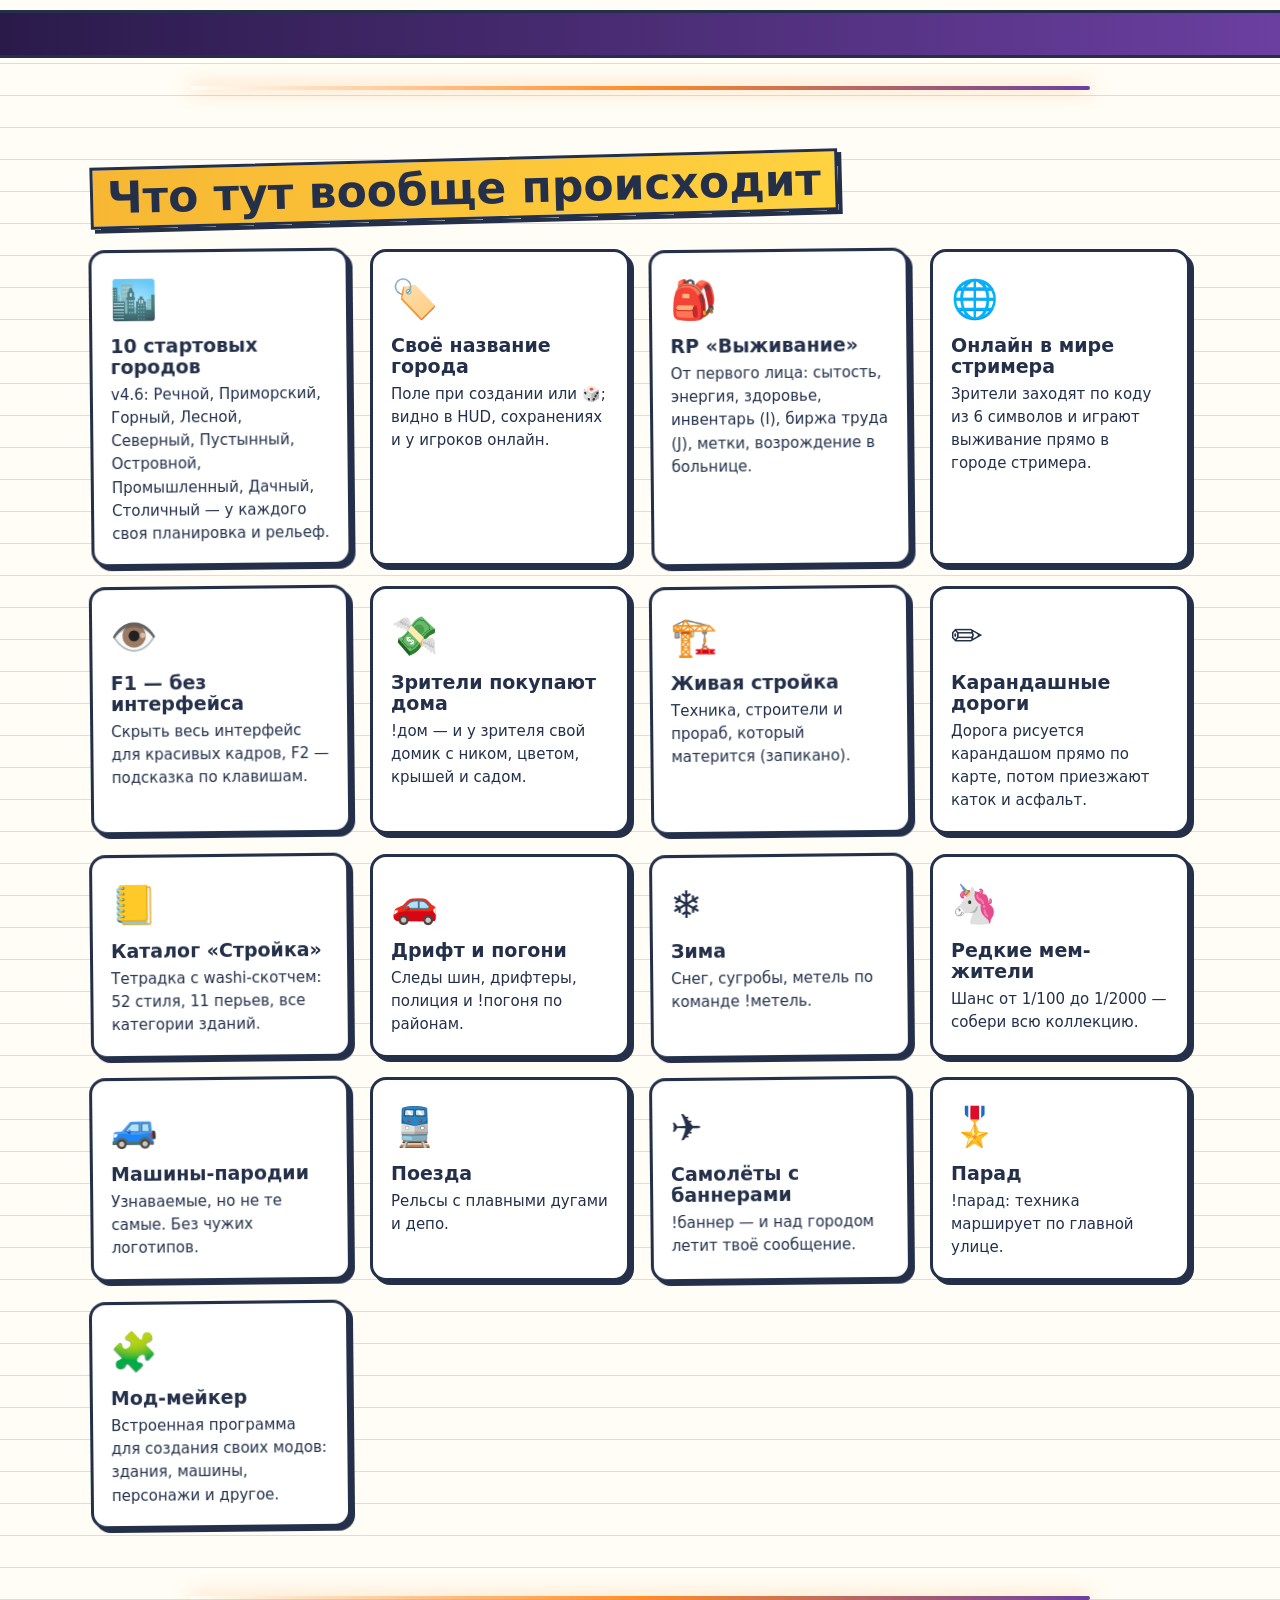
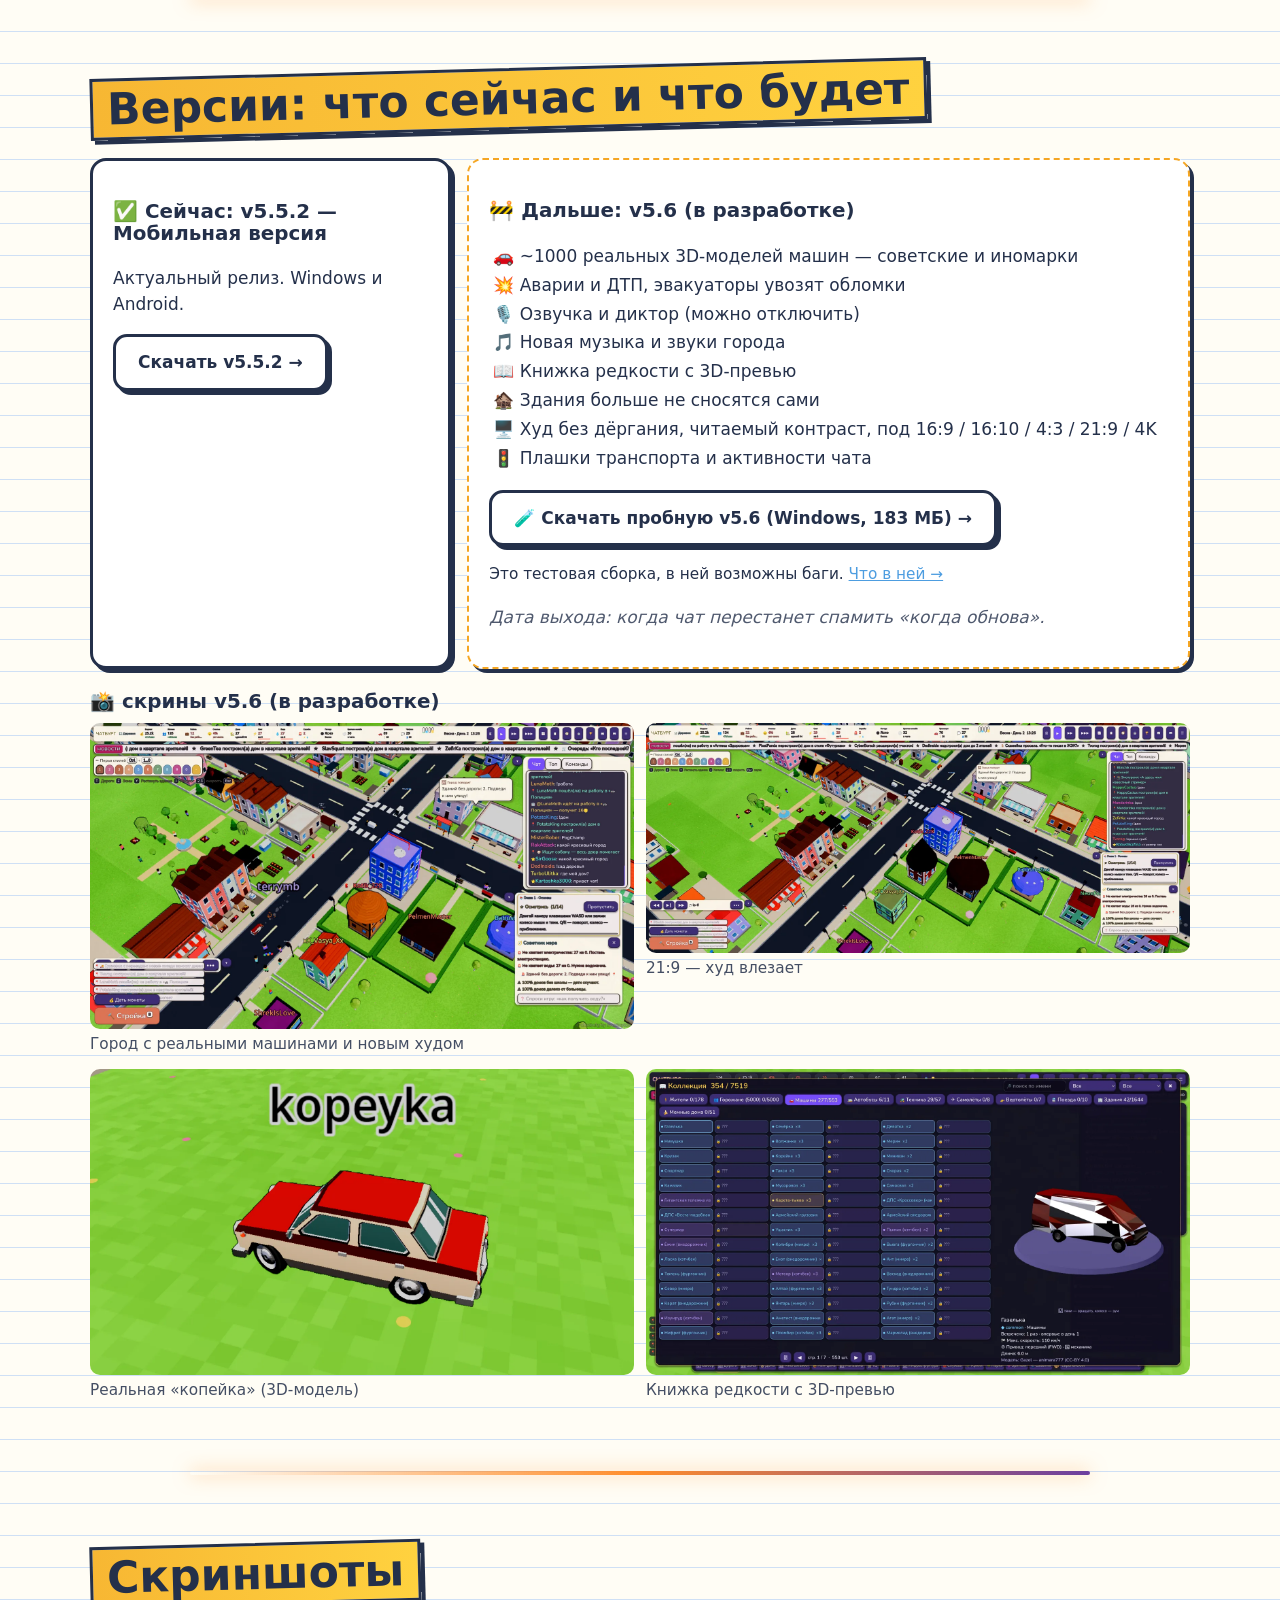
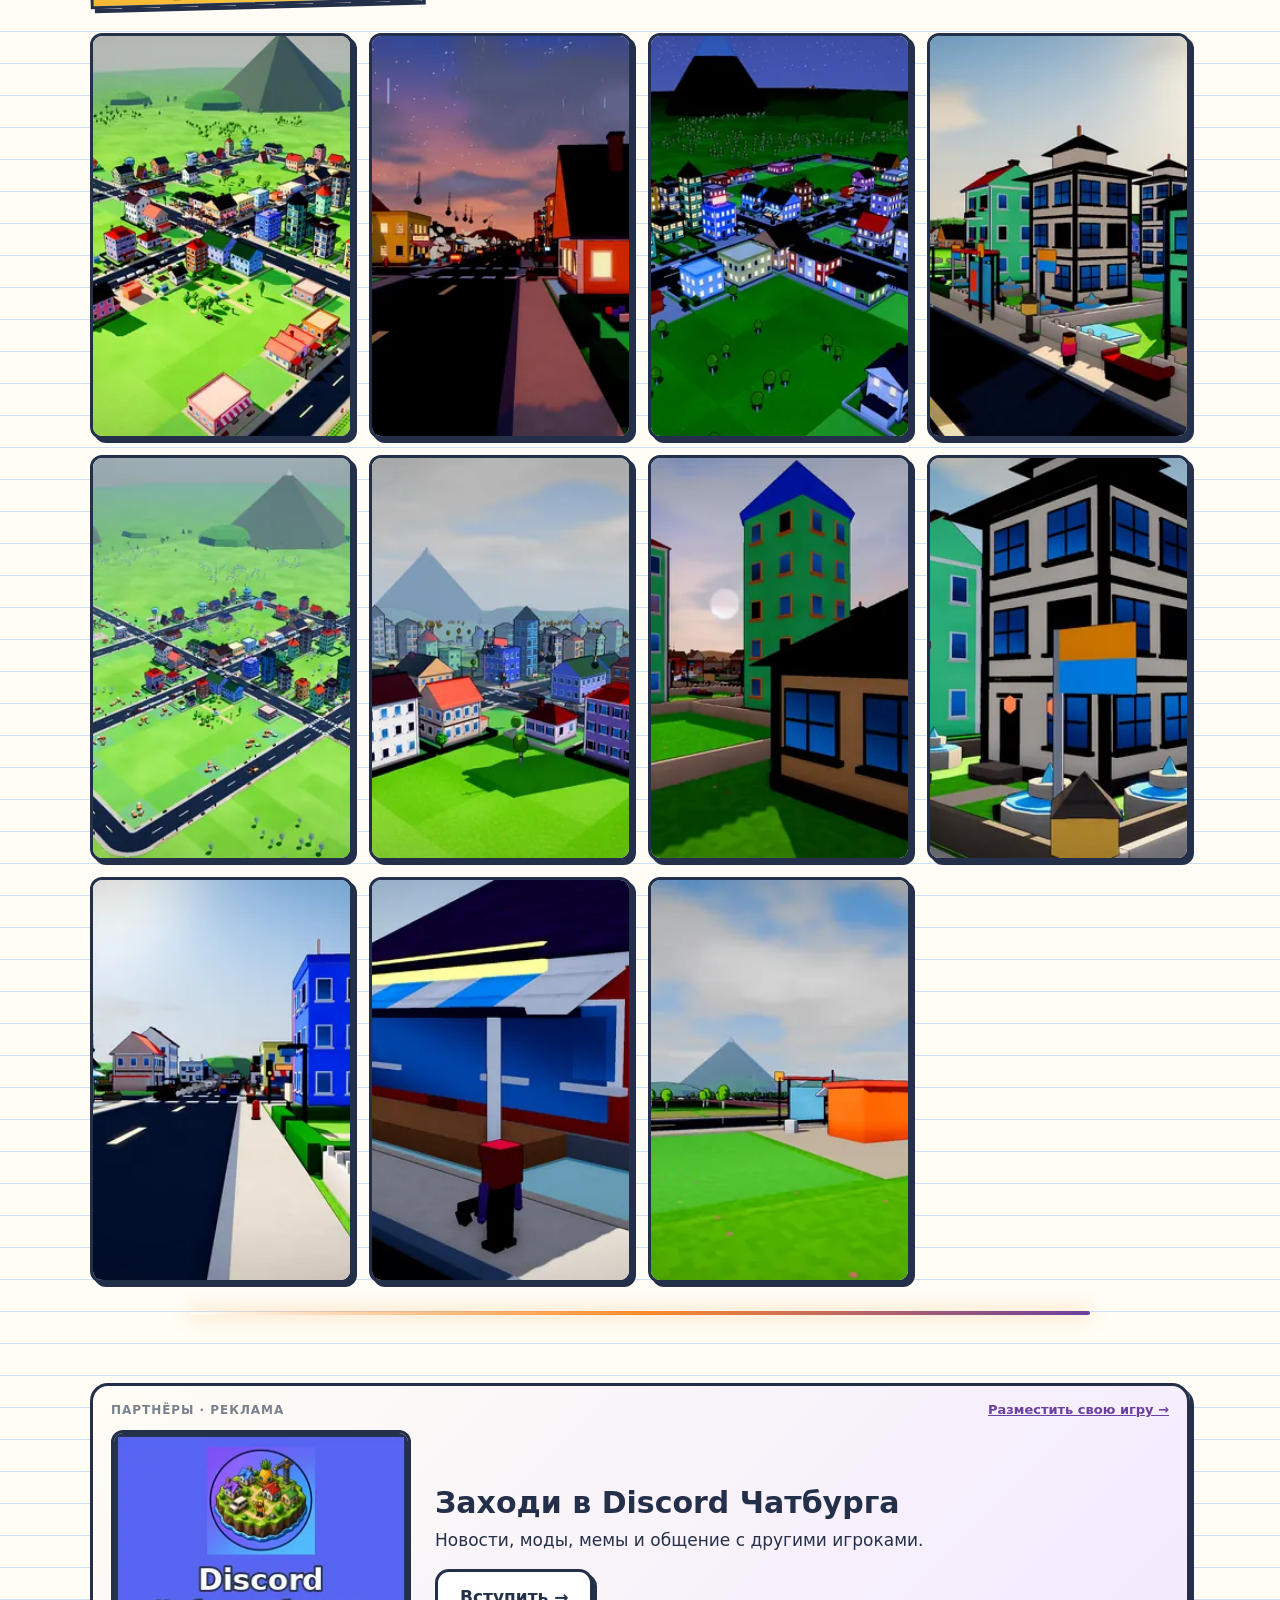
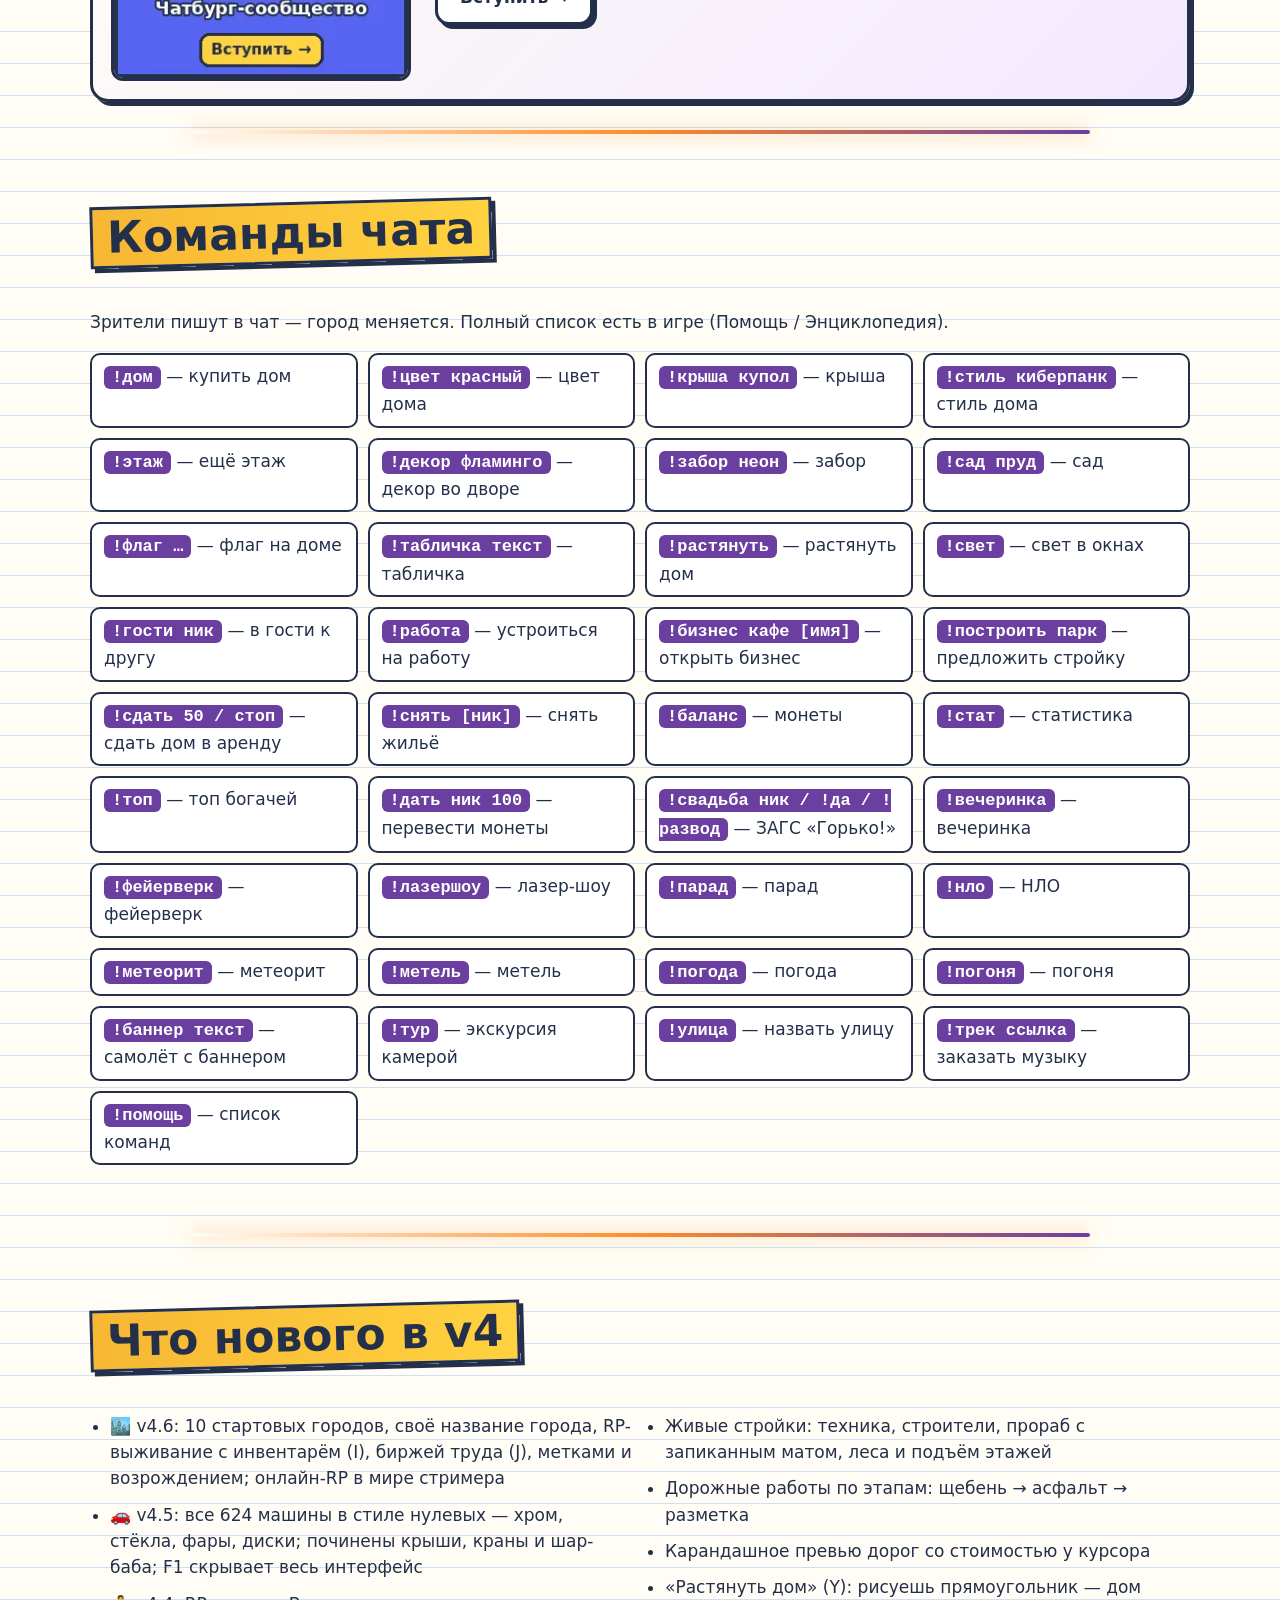
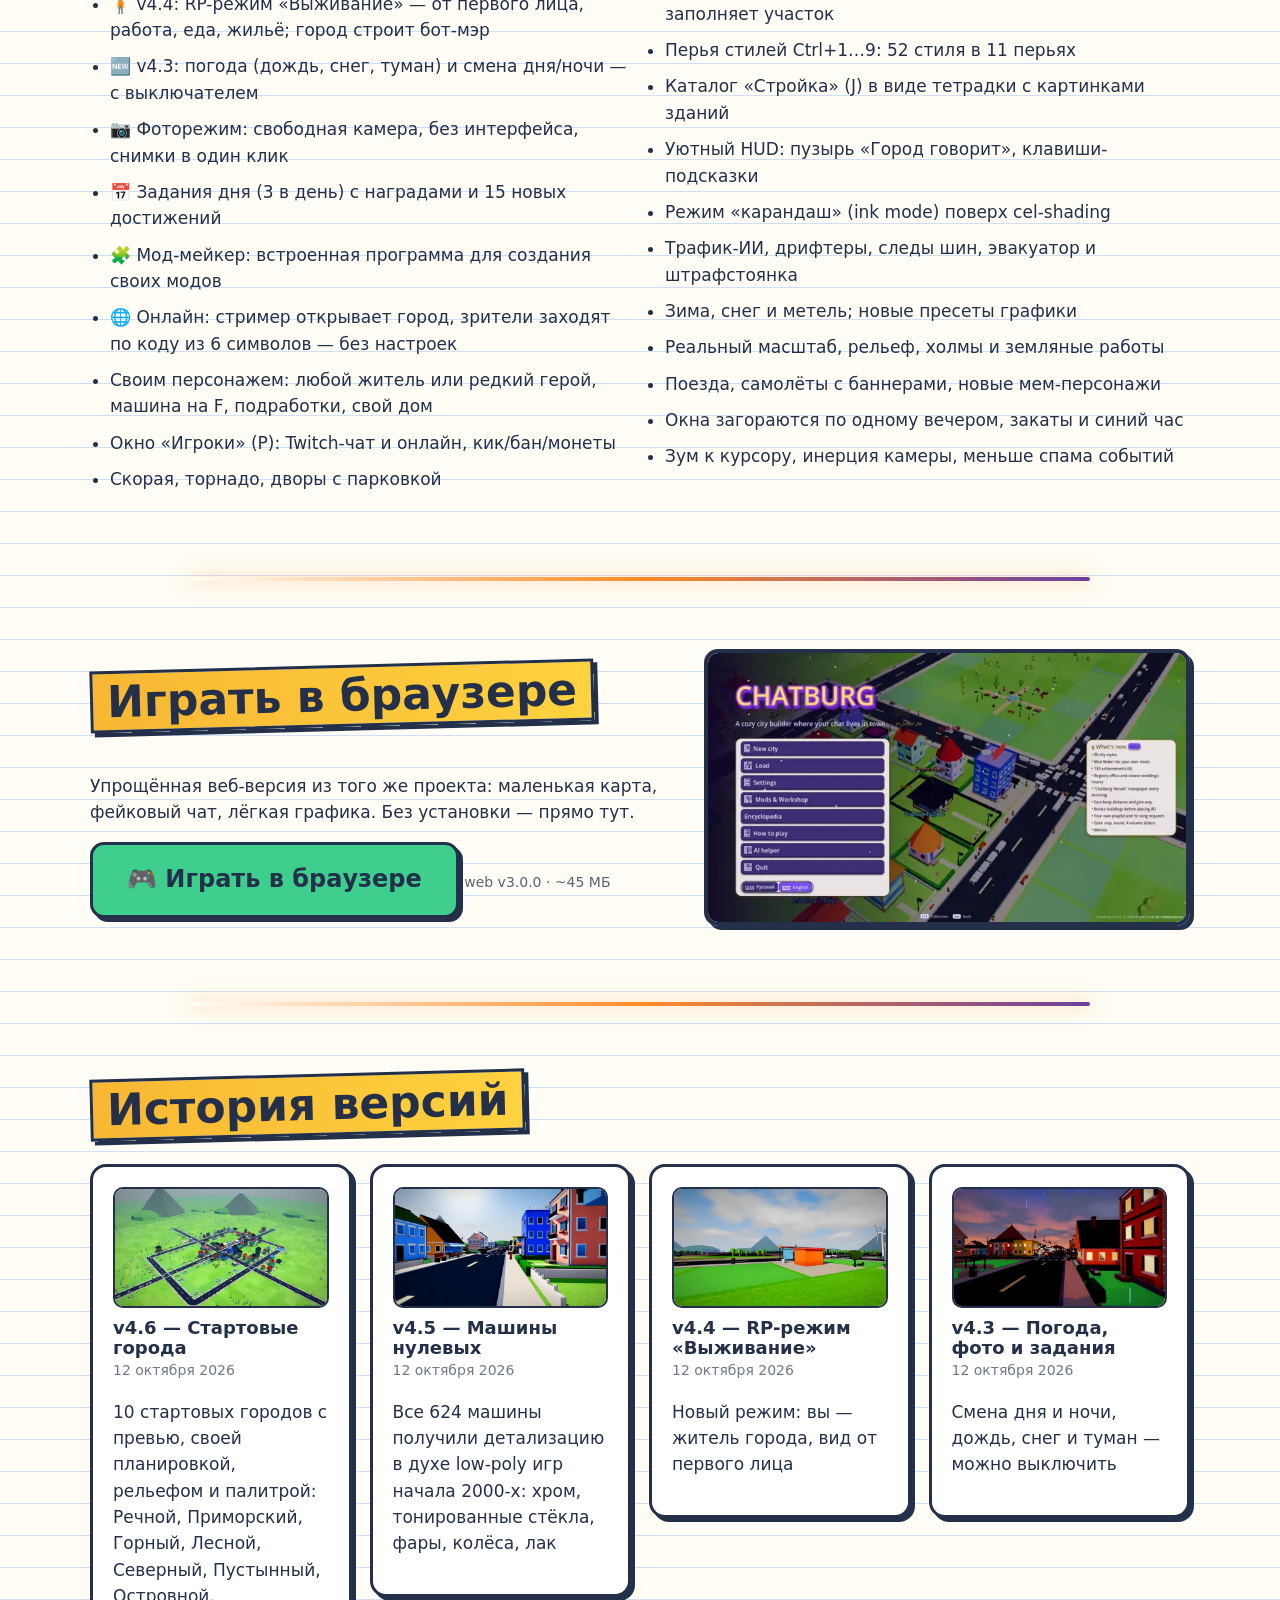
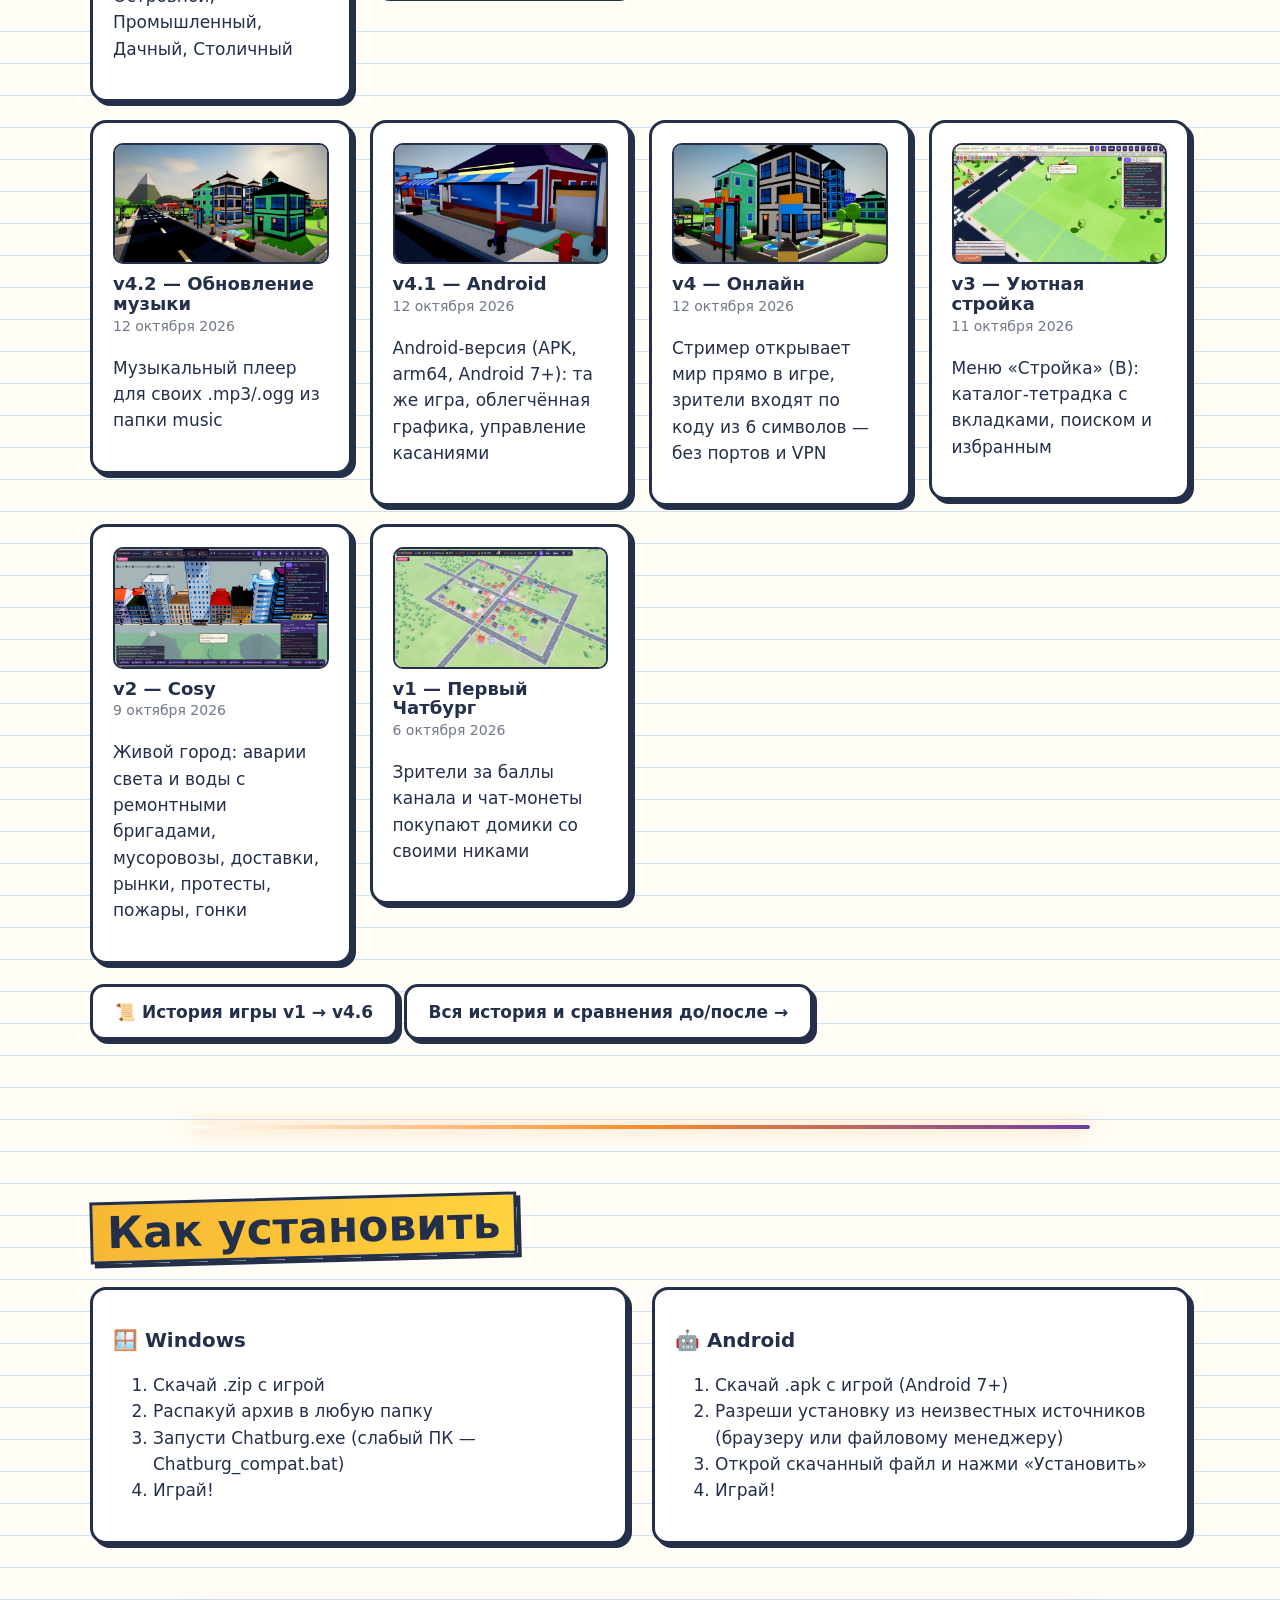
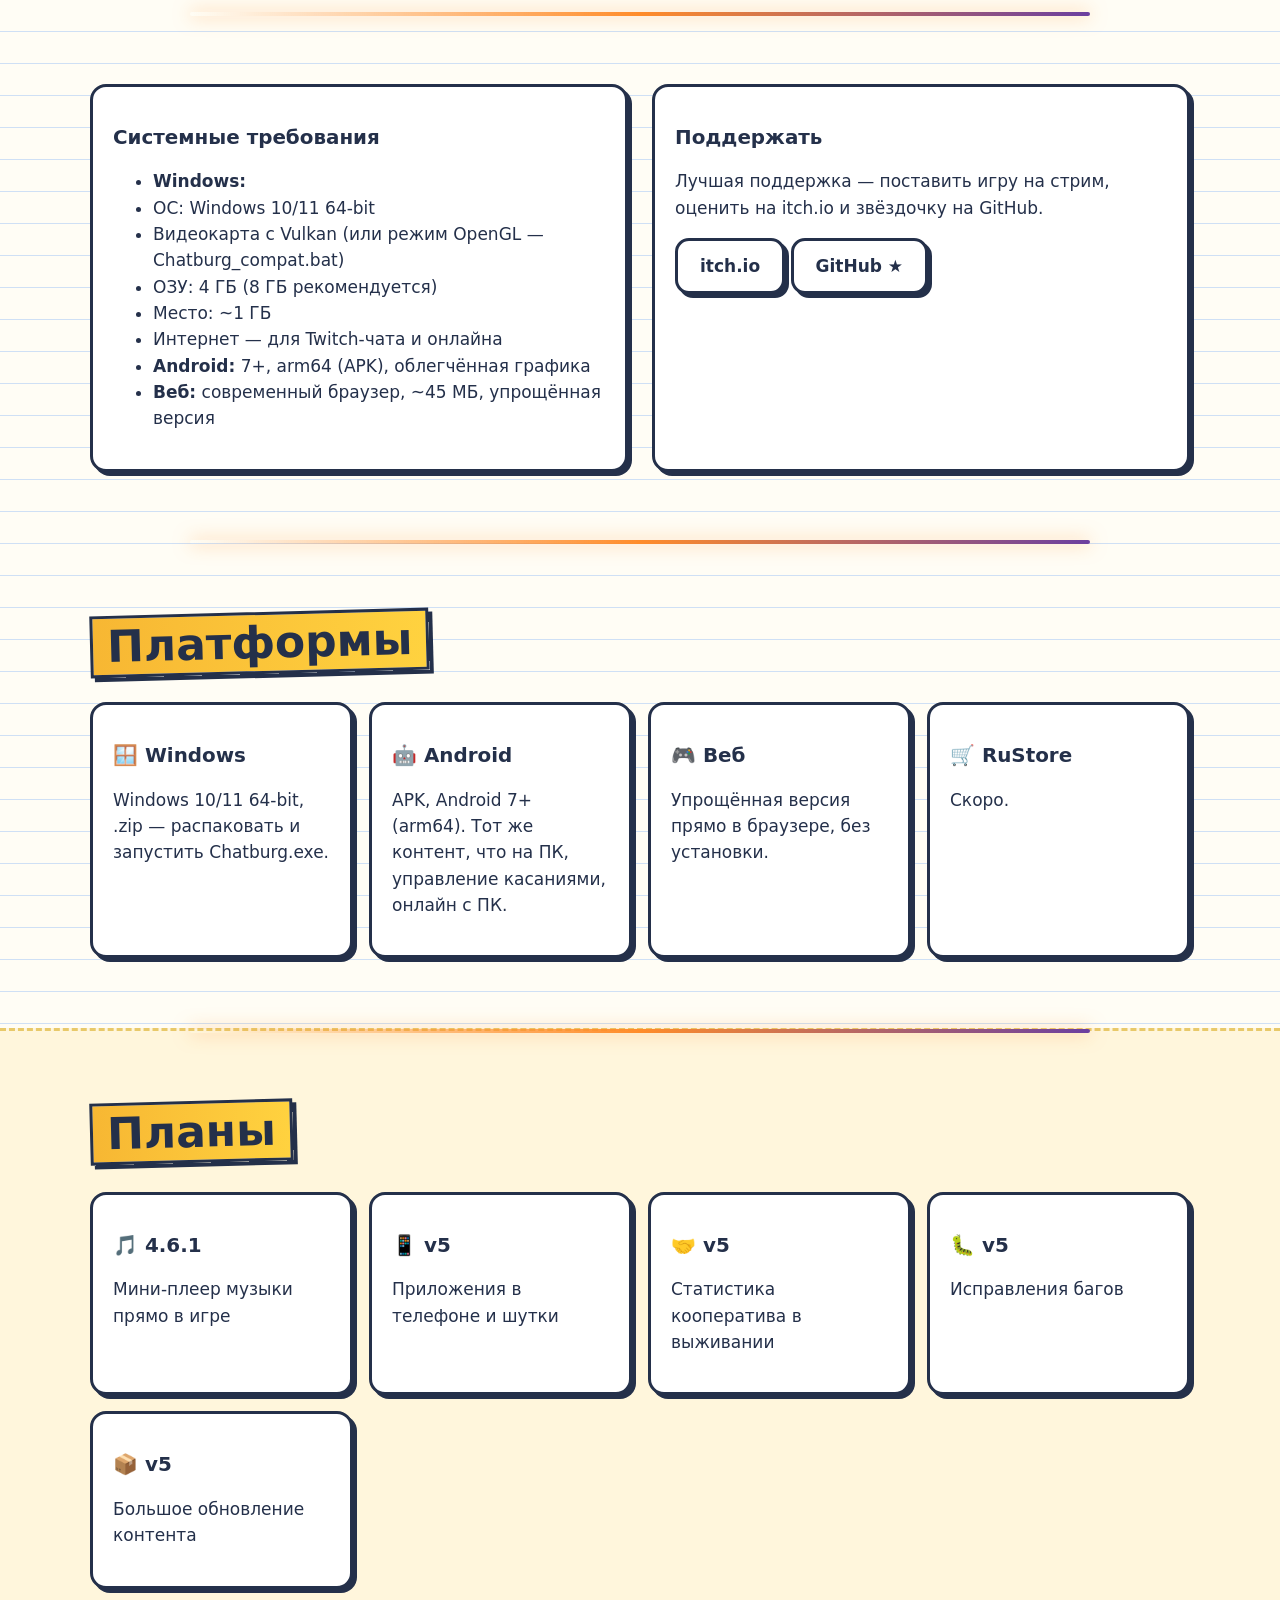
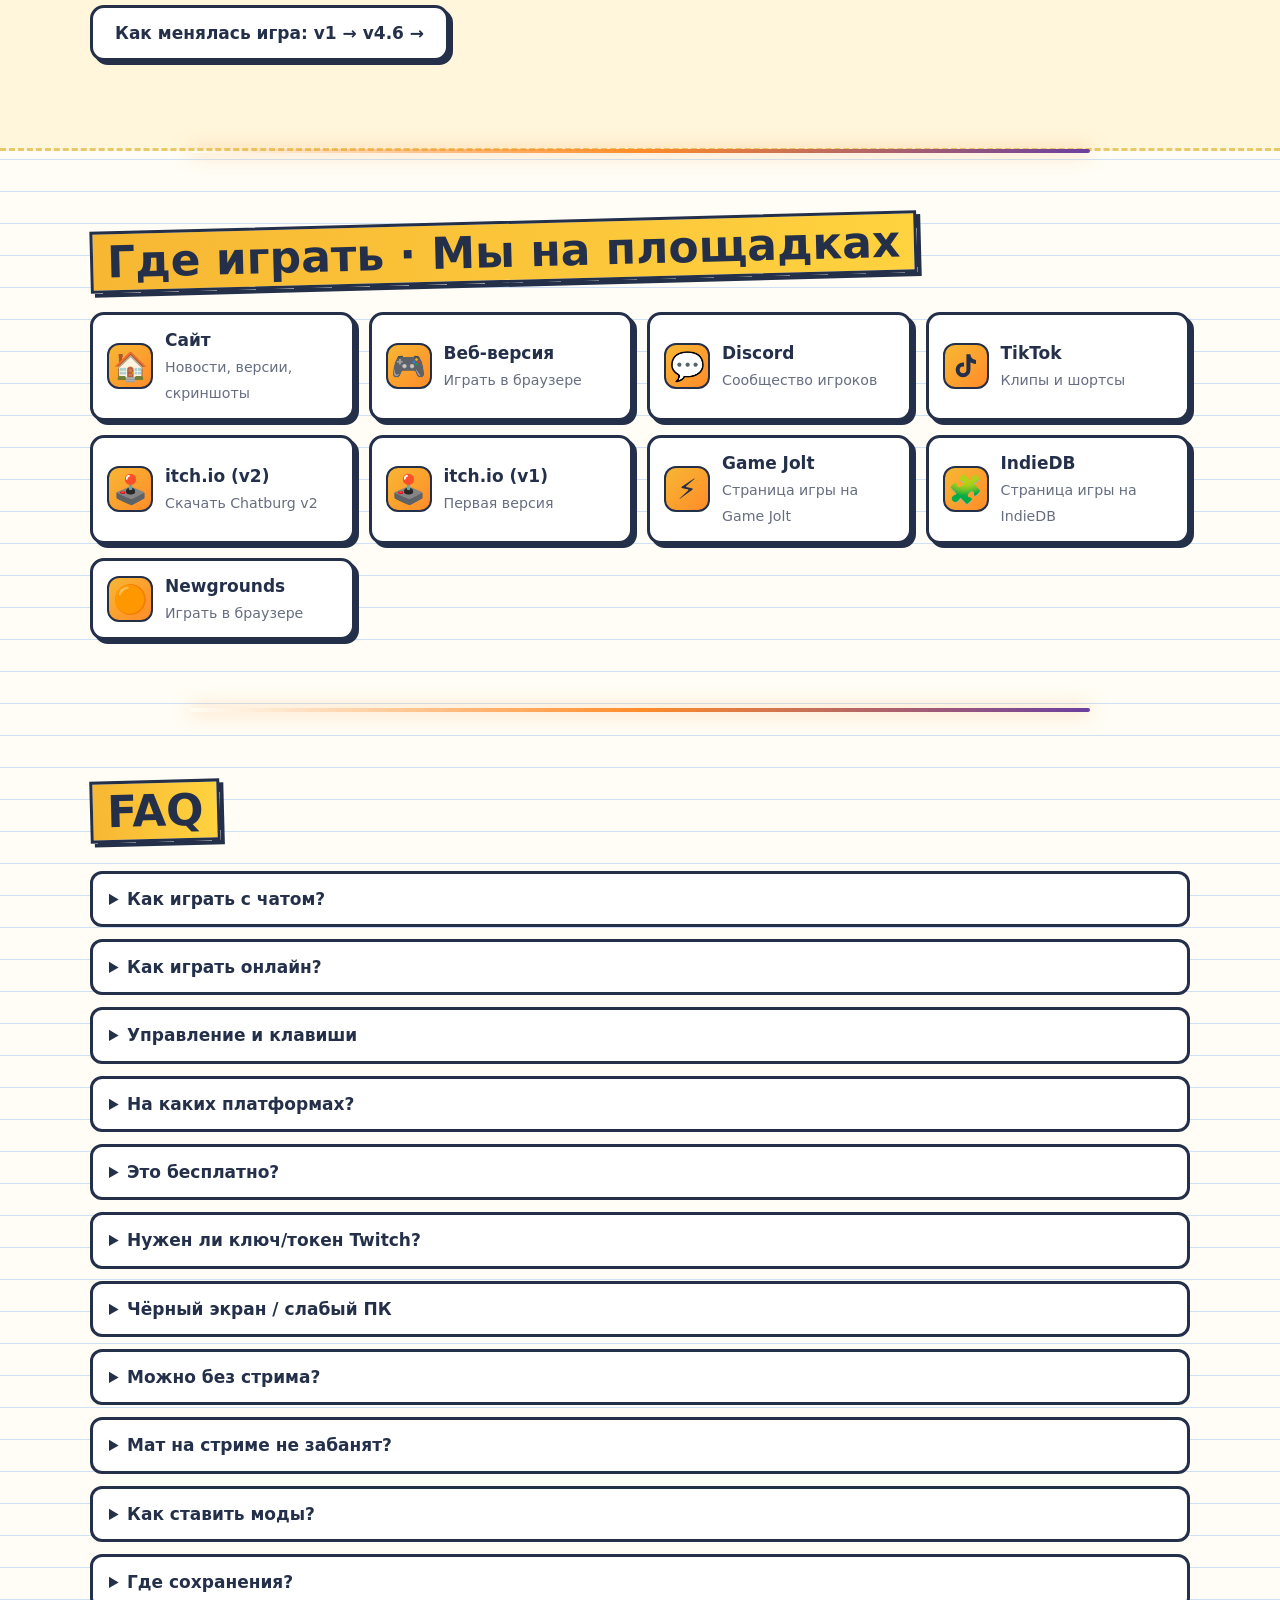
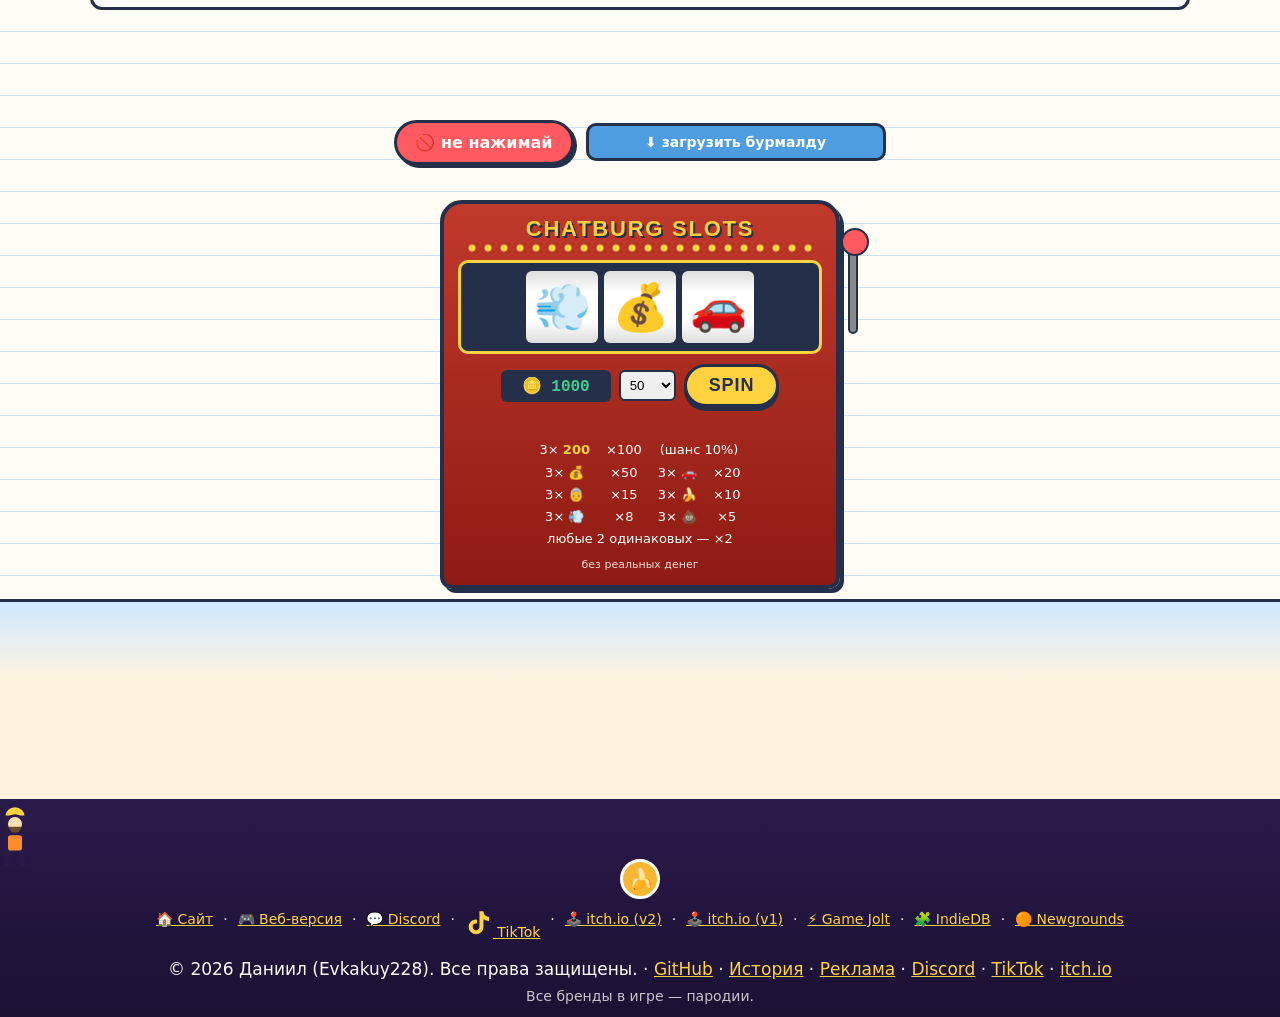
==== commit f84e54a2: "Add v5.6 test build download" ====
--- a/index.html
+++ b/index.html
@@ -43,7 +43,7 @@
 <section class="rv" id="v56"><div class="wrap"><h2>Версии: что сейчас и что будет</h2>
 <div class="v56grid"><div class="card v56now"><h3>✅ Сейчас: v5.5.2 — Мобильная версия</h3><p>Актуальный релиз. Windows и Android.</p><p><a class="btn" href="https://github.com/evkakuypetrovich-sys/chatburg/releases/tag/v5.5.2">Скачать v5.5.2 →</a></p></div>
 <div class="card v56next"><h3>🚧 Дальше: v5.6 (в разработке)</h3><ul>
-<li>🚗 ~1000 реальных 3D-моделей машин — советские и иномарки</li><li>💥 Аварии и ДТП, эвакуаторы увозят обломки</li><li>🎙️ Озвучка и диктор (можно отключить)</li><li>🎵 Новая музыка и звуки города</li><li>📖 Книжка редкости с 3D-превью</li><li>🏚️ Здания больше не сносятся сами</li><li>🖥️ Худ без дёргания, читаемый контраст, под 16:9 / 16:10 / 4:3 / 21:9 / 4K</li><li>🚦 Плашки транспорта и активности чата</li></ul><p class="v56gag">Дата выхода: когда чат перестанет спамить «когда обнова».</p></div></div>
+<li>🚗 ~1000 реальных 3D-моделей машин — советские и иномарки</li><li>💥 Аварии и ДТП, эвакуаторы увозят обломки</li><li>🎙️ Озвучка и диктор (можно отключить)</li><li>🎵 Новая музыка и звуки города</li><li>📖 Книжка редкости с 3D-превью</li><li>🏚️ Здания больше не сносятся сами</li><li>🖥️ Худ без дёргания, читаемый контраст, под 16:9 / 16:10 / 4:3 / 21:9 / 4K</li><li>🚦 Плашки транспорта и активности чата</li></ul><p><a class="btn" href="https://github.com/evkakuypetrovich-sys/chatburg/releases/download/v5.6.0-test/Chatburg_v5.6.0-test_Windows.zip">🧪 Скачать пробную v5.6 (Windows, 183 МБ) →</a></p><p style="font-size:.9em">Это тестовая сборка, в ней возможны баги. <a href="https://github.com/evkakuypetrovich-sys/chatburg/releases/tag/v5.6.0-test">Что в ней →</a></p><p class="v56gag">Дата выхода: когда чат перестанет спамить «когда обнова».</p></div></div>
 <h3 class="v56lbl">📸 скрины v5.6 (в разработке)</h3><div class="v56gal"><figure><img loading="lazy" src="img/v56_city.webp" alt="Город с реальными машинами и новым худом"><figcaption>Город с реальными машинами и новым худом</figcaption></figure><figure><img loading="lazy" src="img/v56_wide.webp" alt="21:9 — худ влезает"><figcaption>21:9 — худ влезает</figcaption></figure><figure><img loading="lazy" src="img/v56_car.webp" alt="Реальная «копейка» (3D-модель)"><figcaption>Реальная «копейка» (3D-модель)</figcaption></figure><figure><img loading="lazy" src="img/v56_book.webp" alt="Книжка редкости с 3D-превью"><figcaption>Книжка редкости с 3D-превью</figcaption></figure></div></div></section>
 <section class="rv" id="gallery" class="paper"><div class="wrap"><h2 data-ru="Скриншоты" data-en="Screenshots">Скриншоты</h2><div class="gal" id="gal"></div></div></section>
 
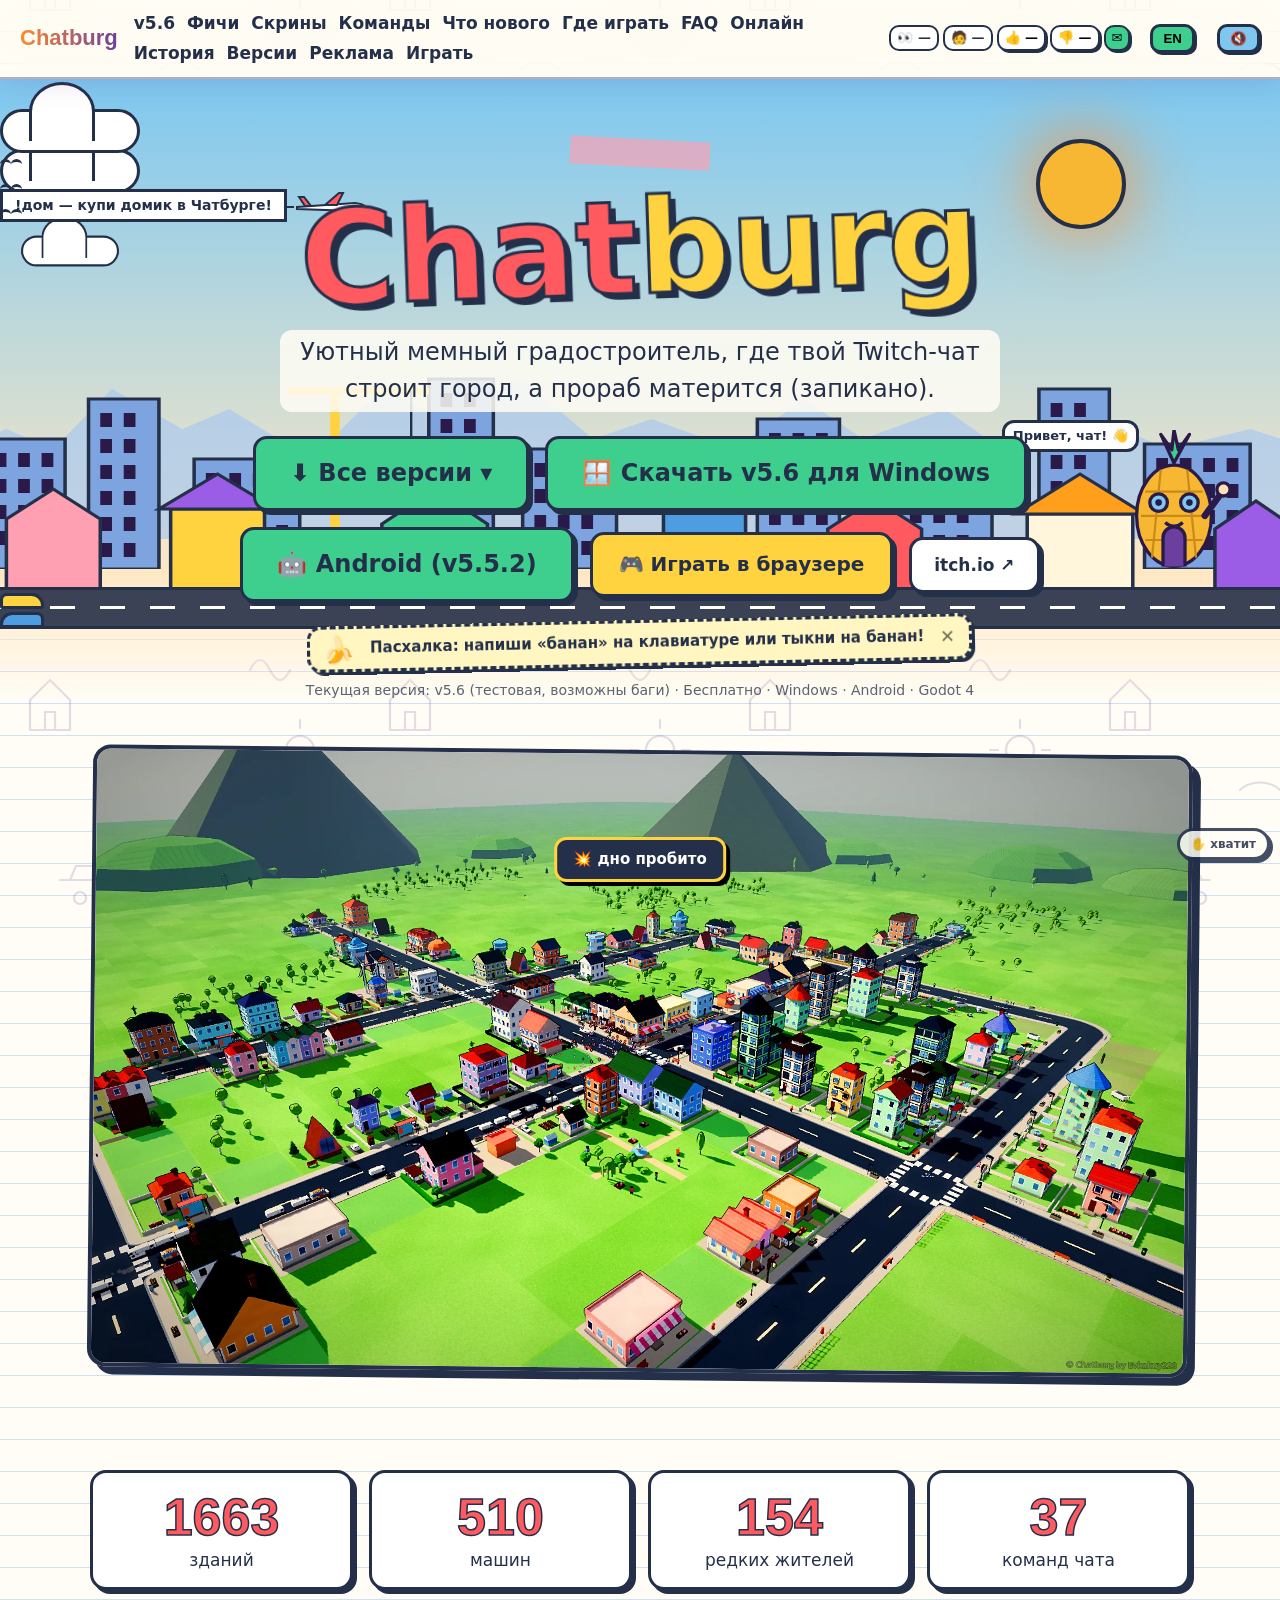
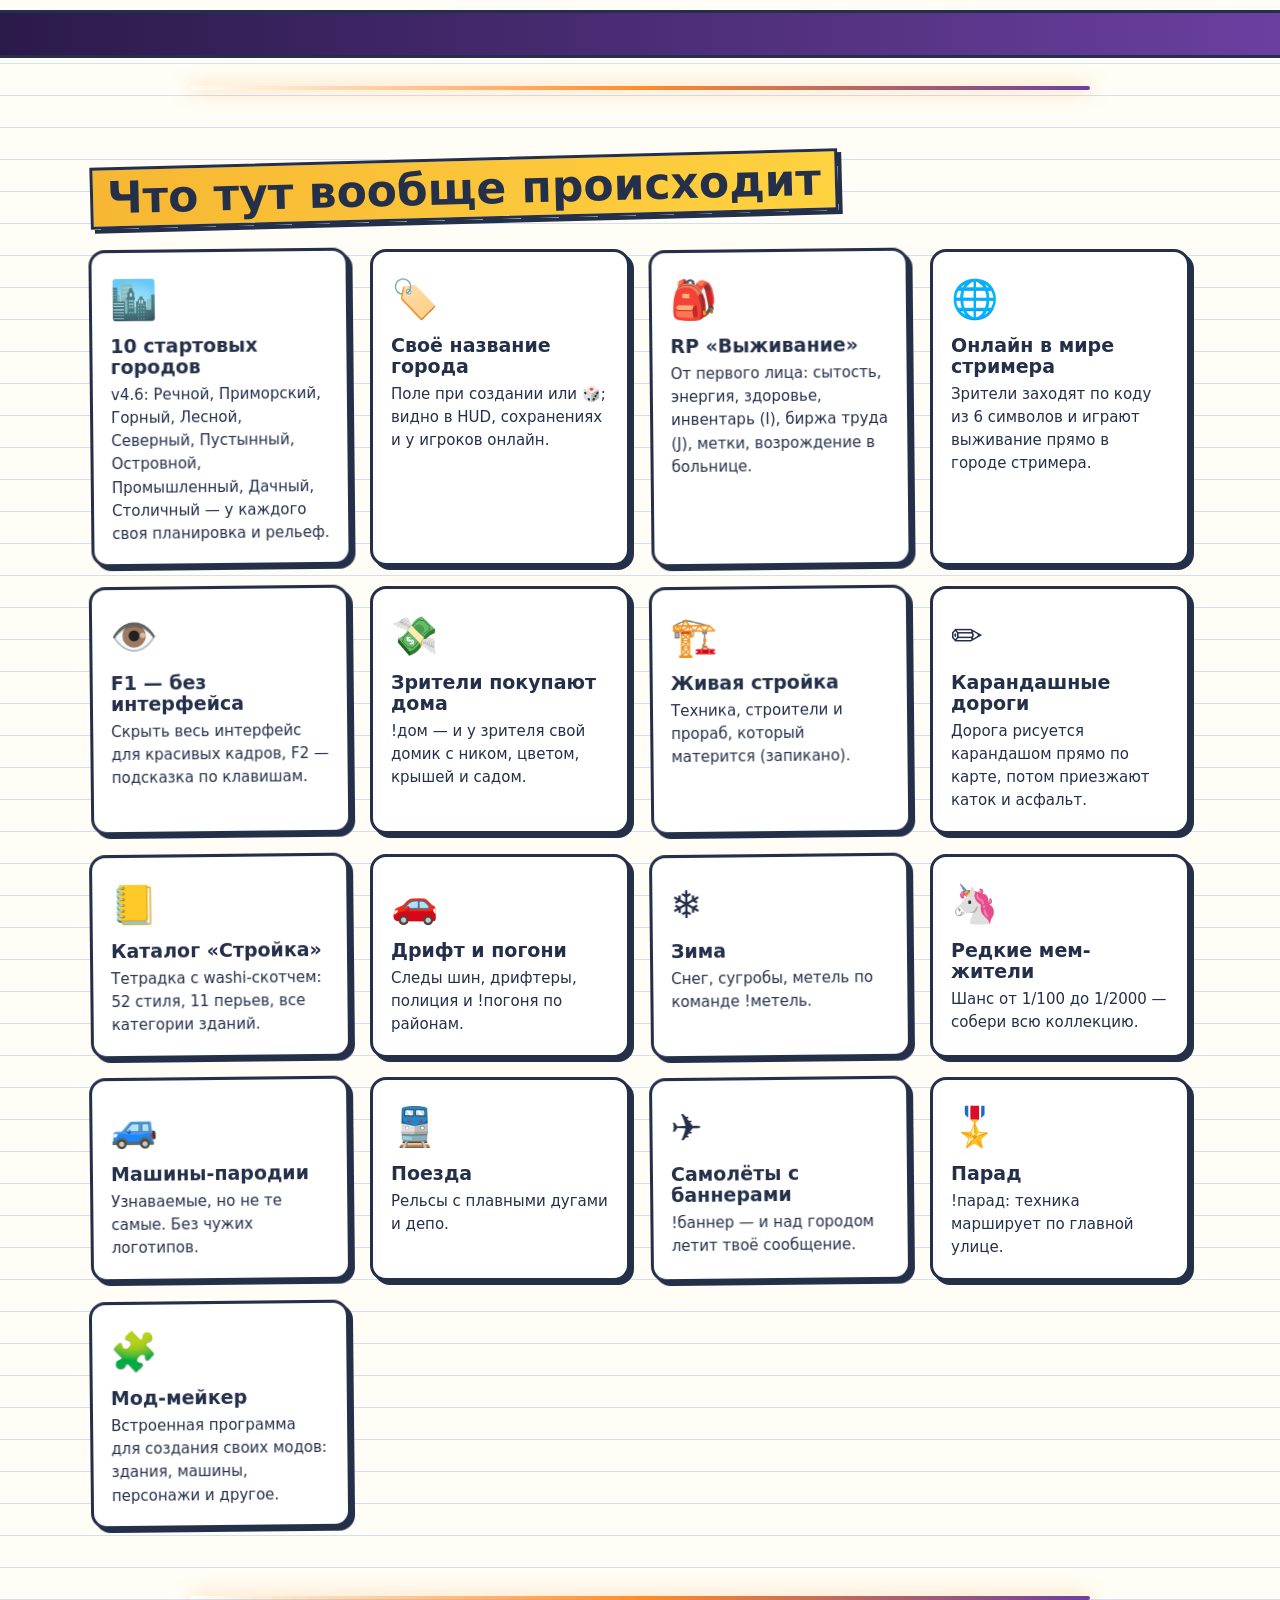
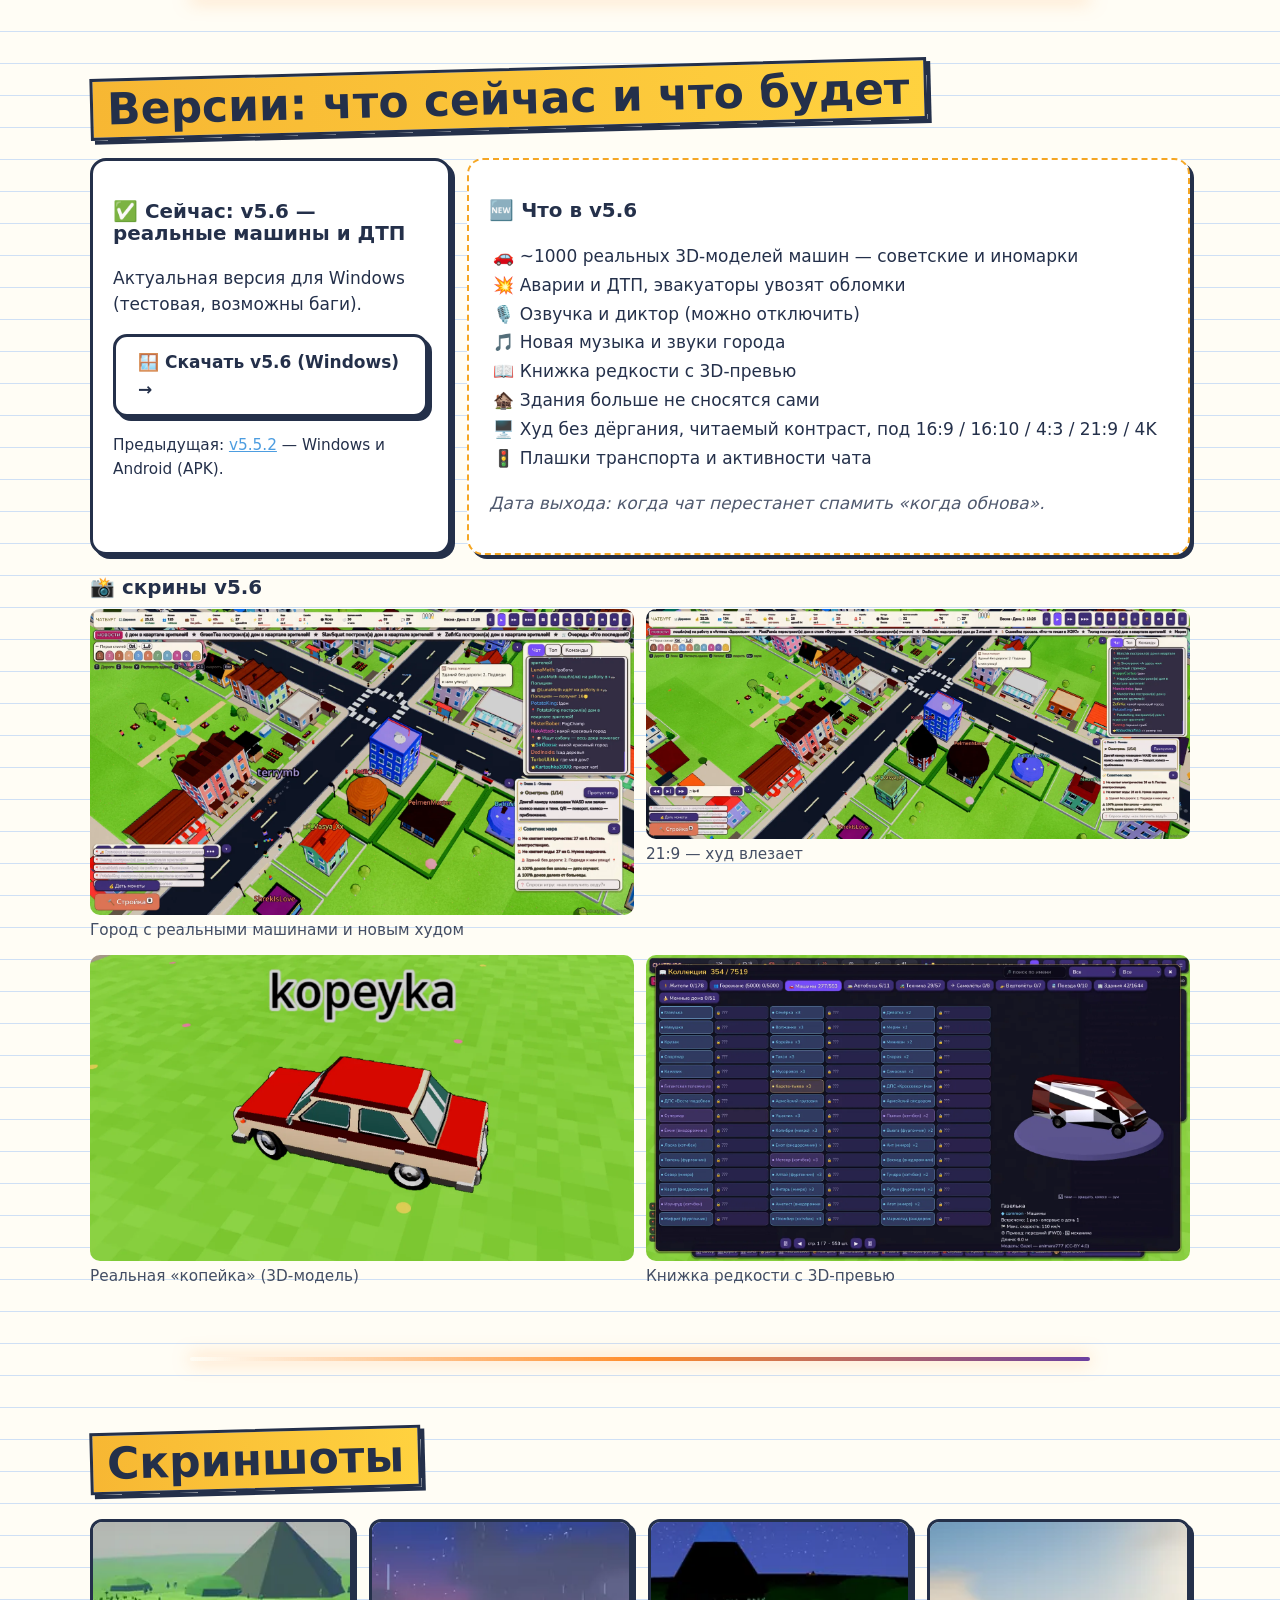
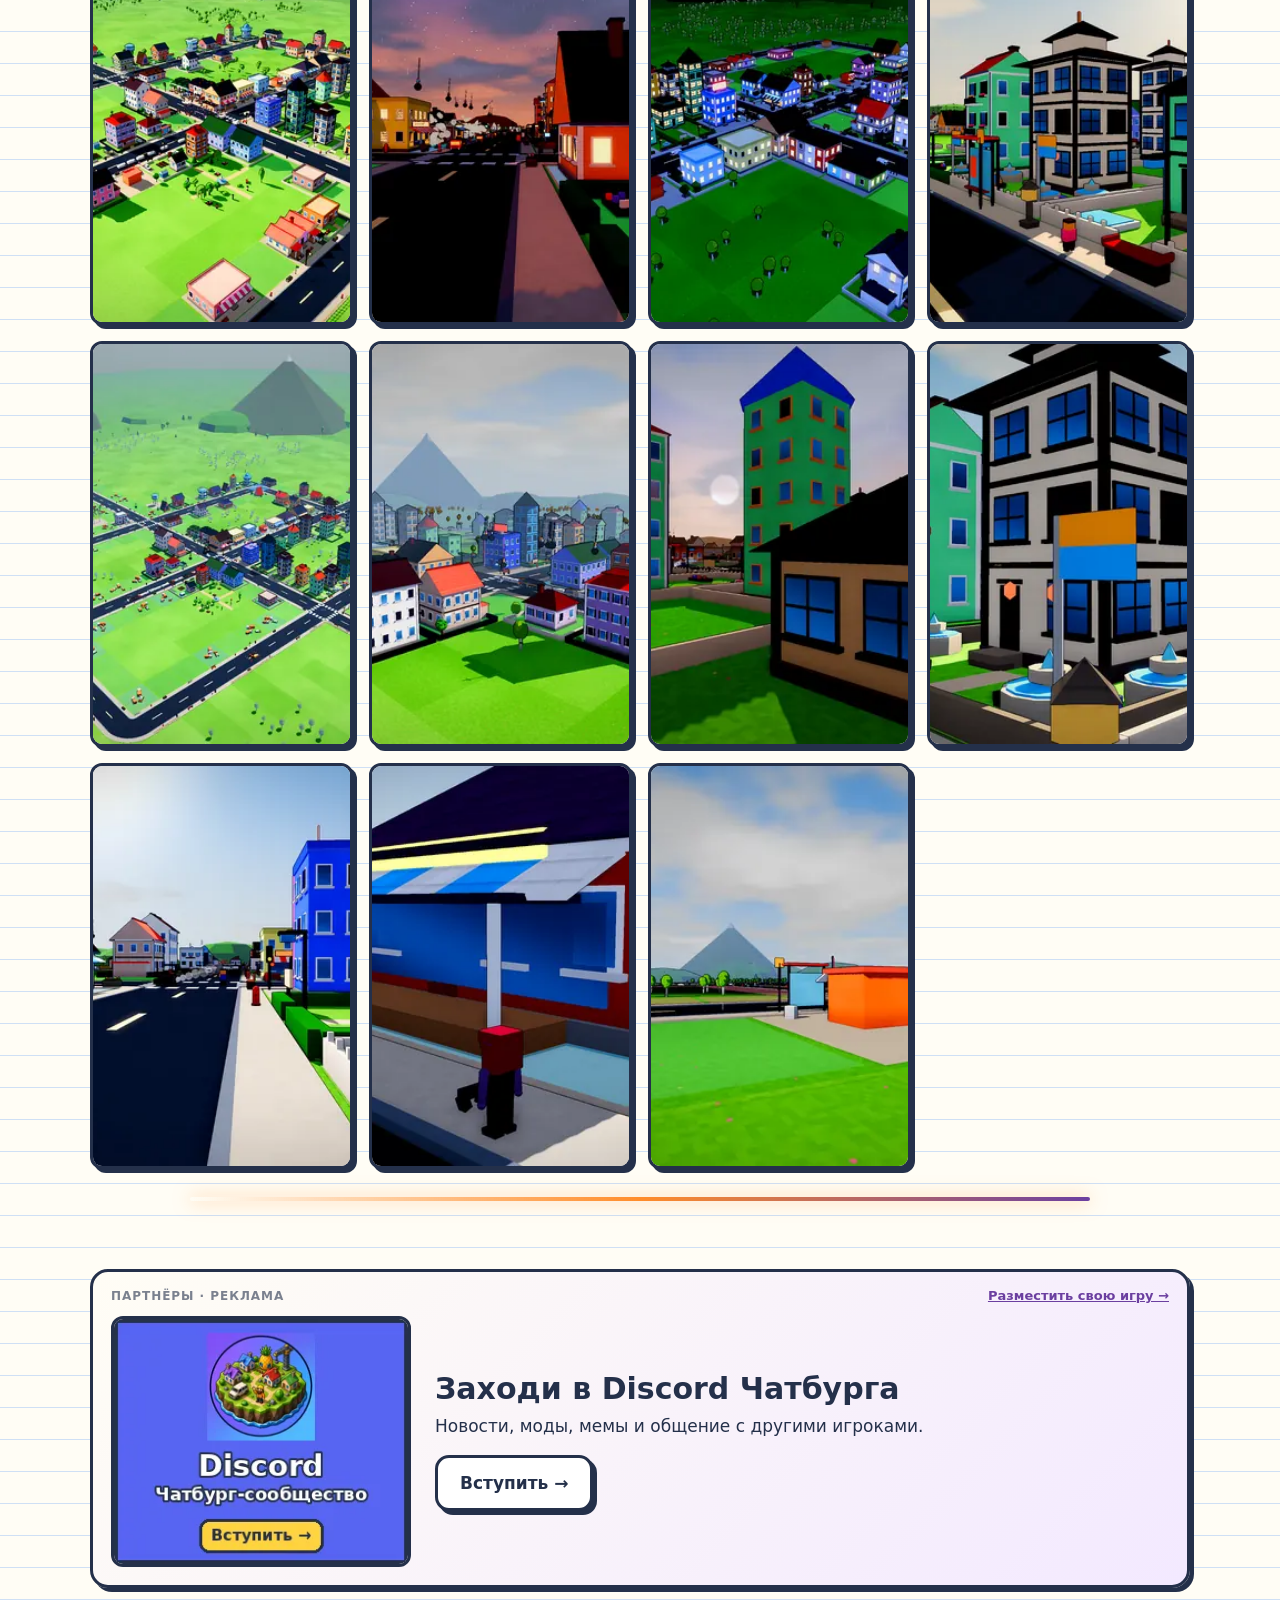
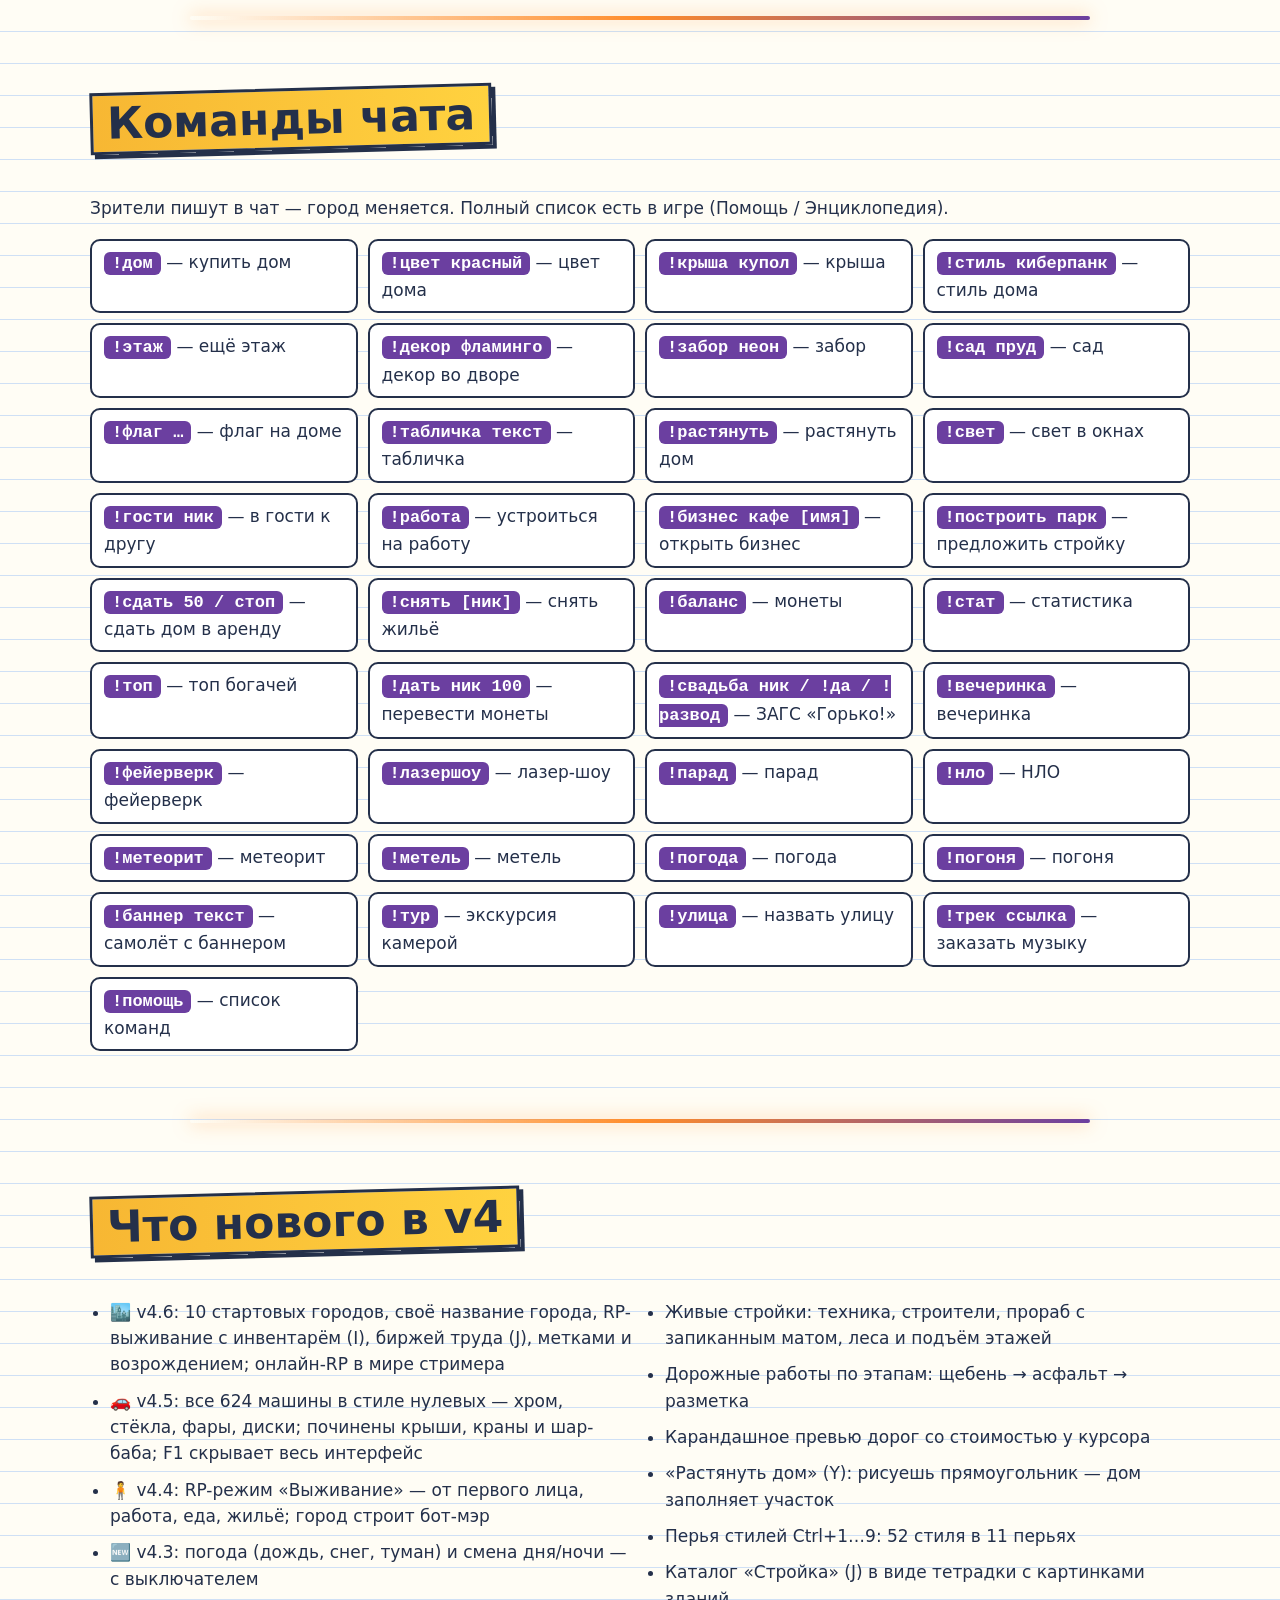
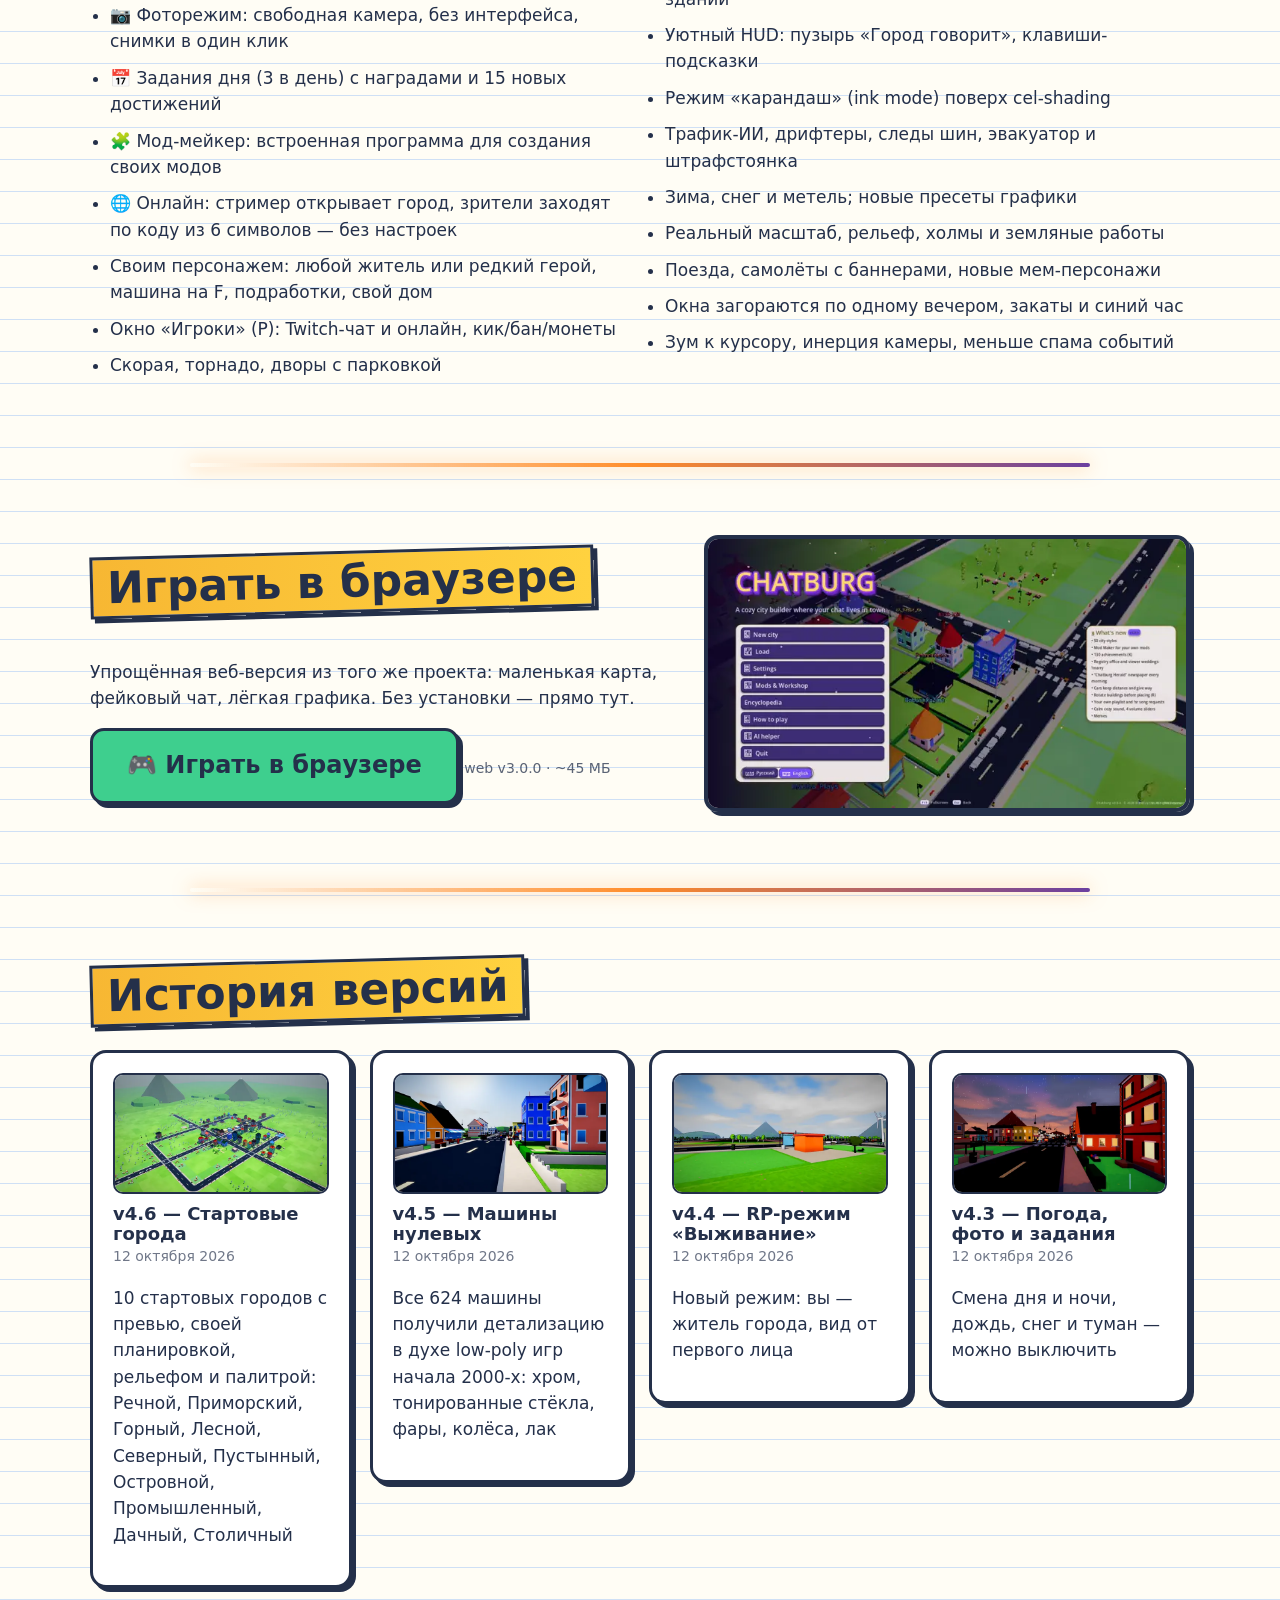
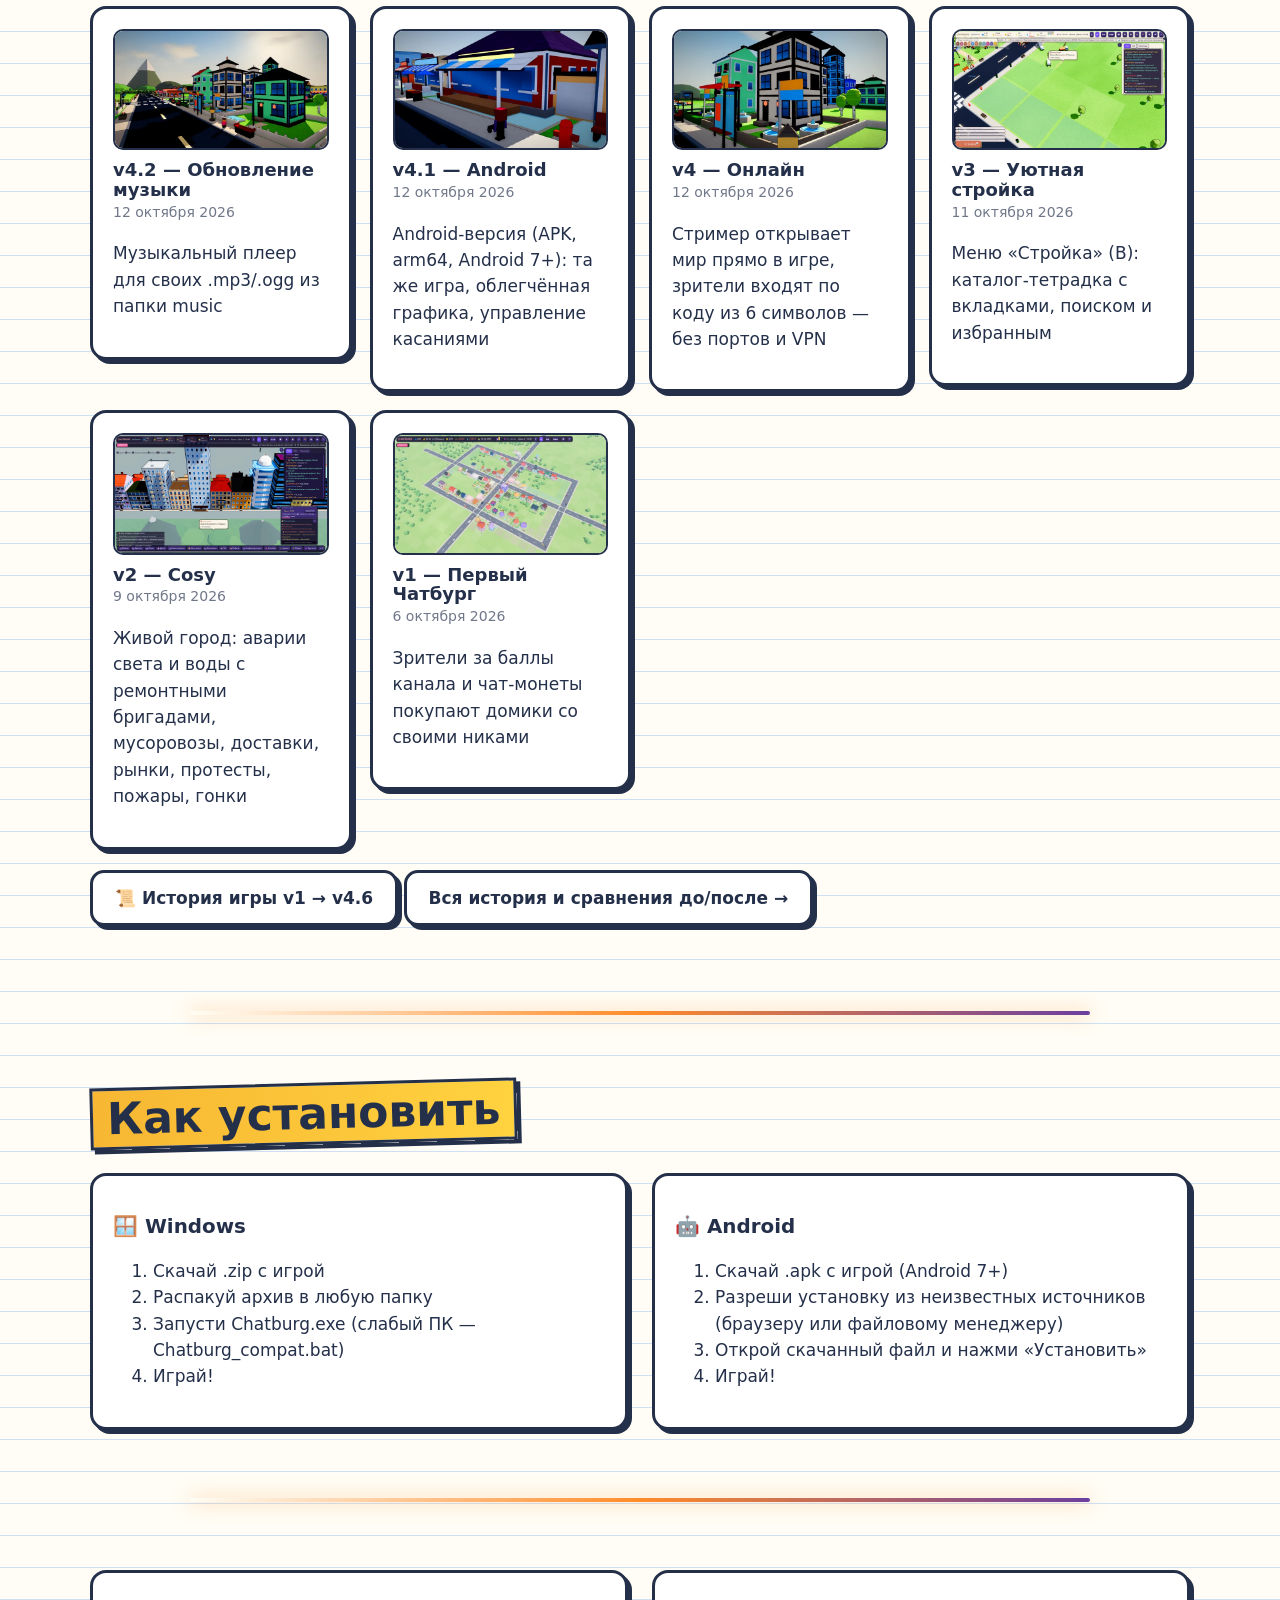
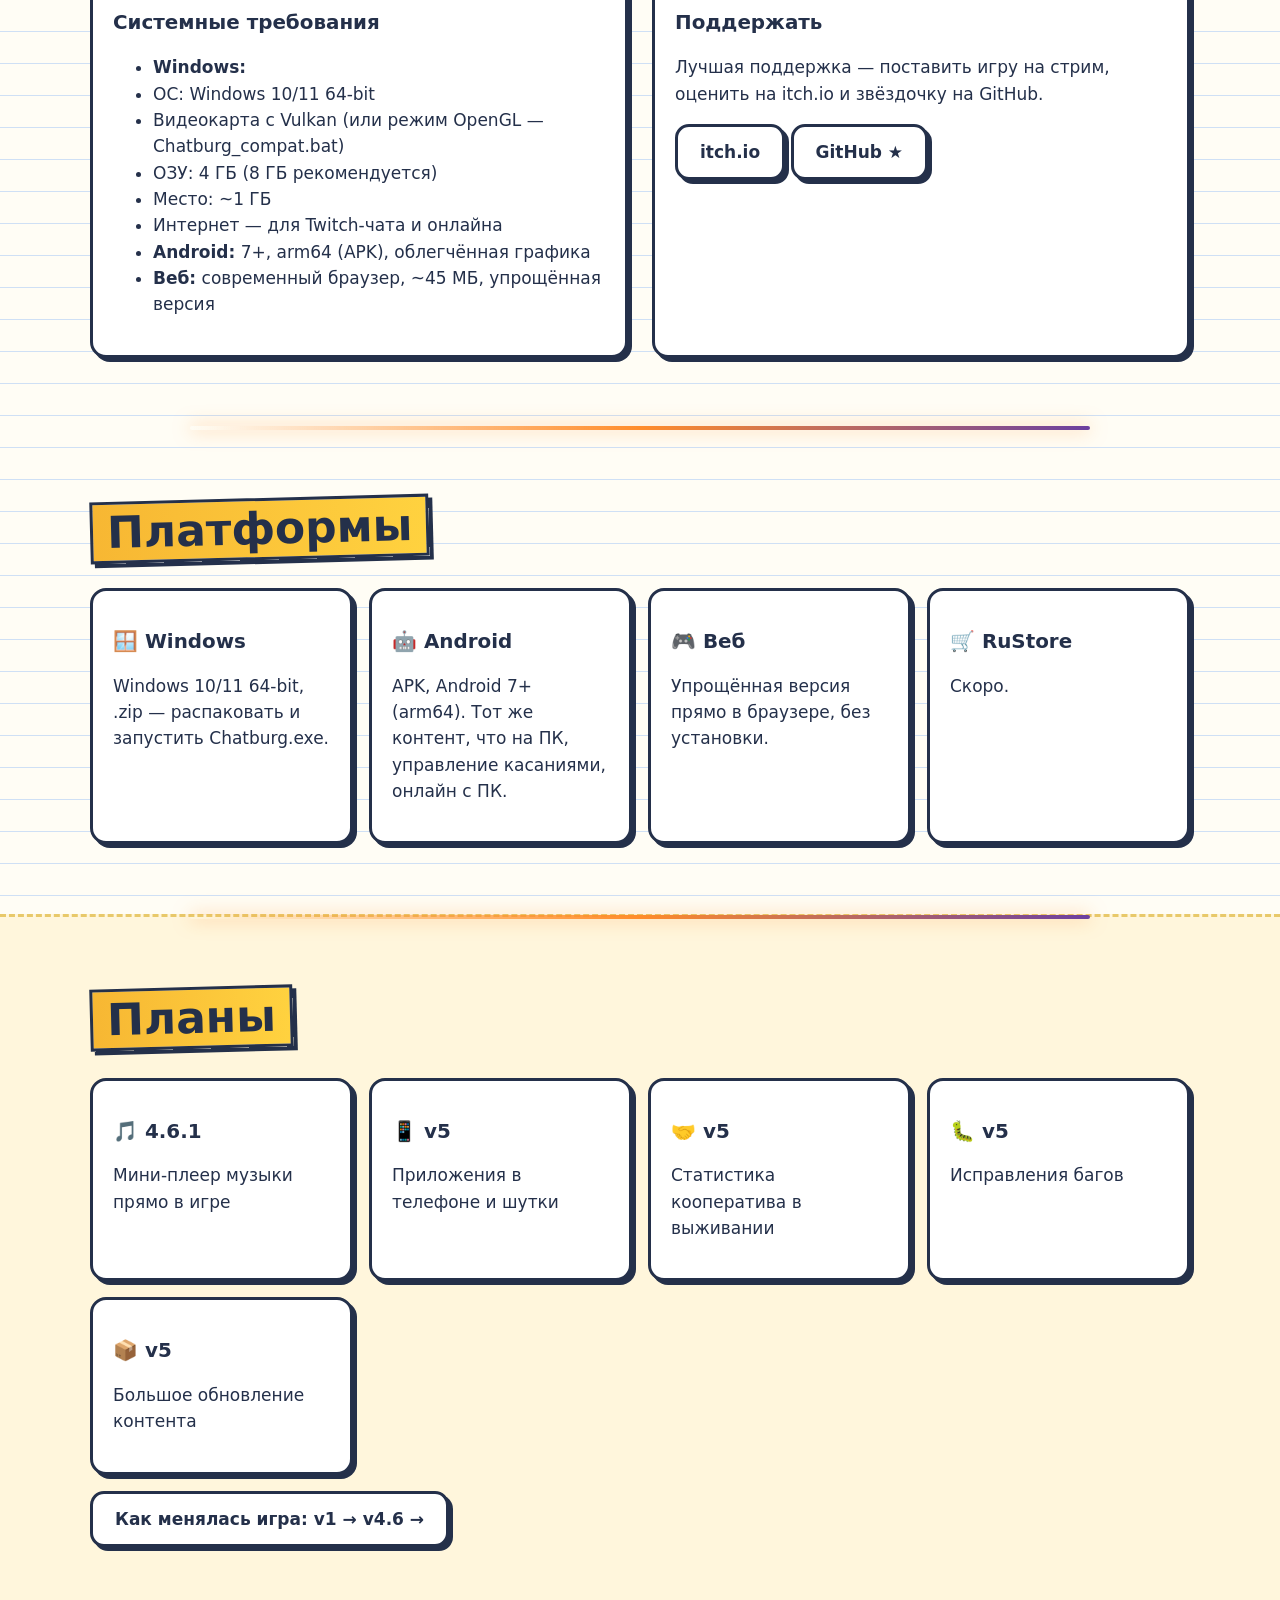
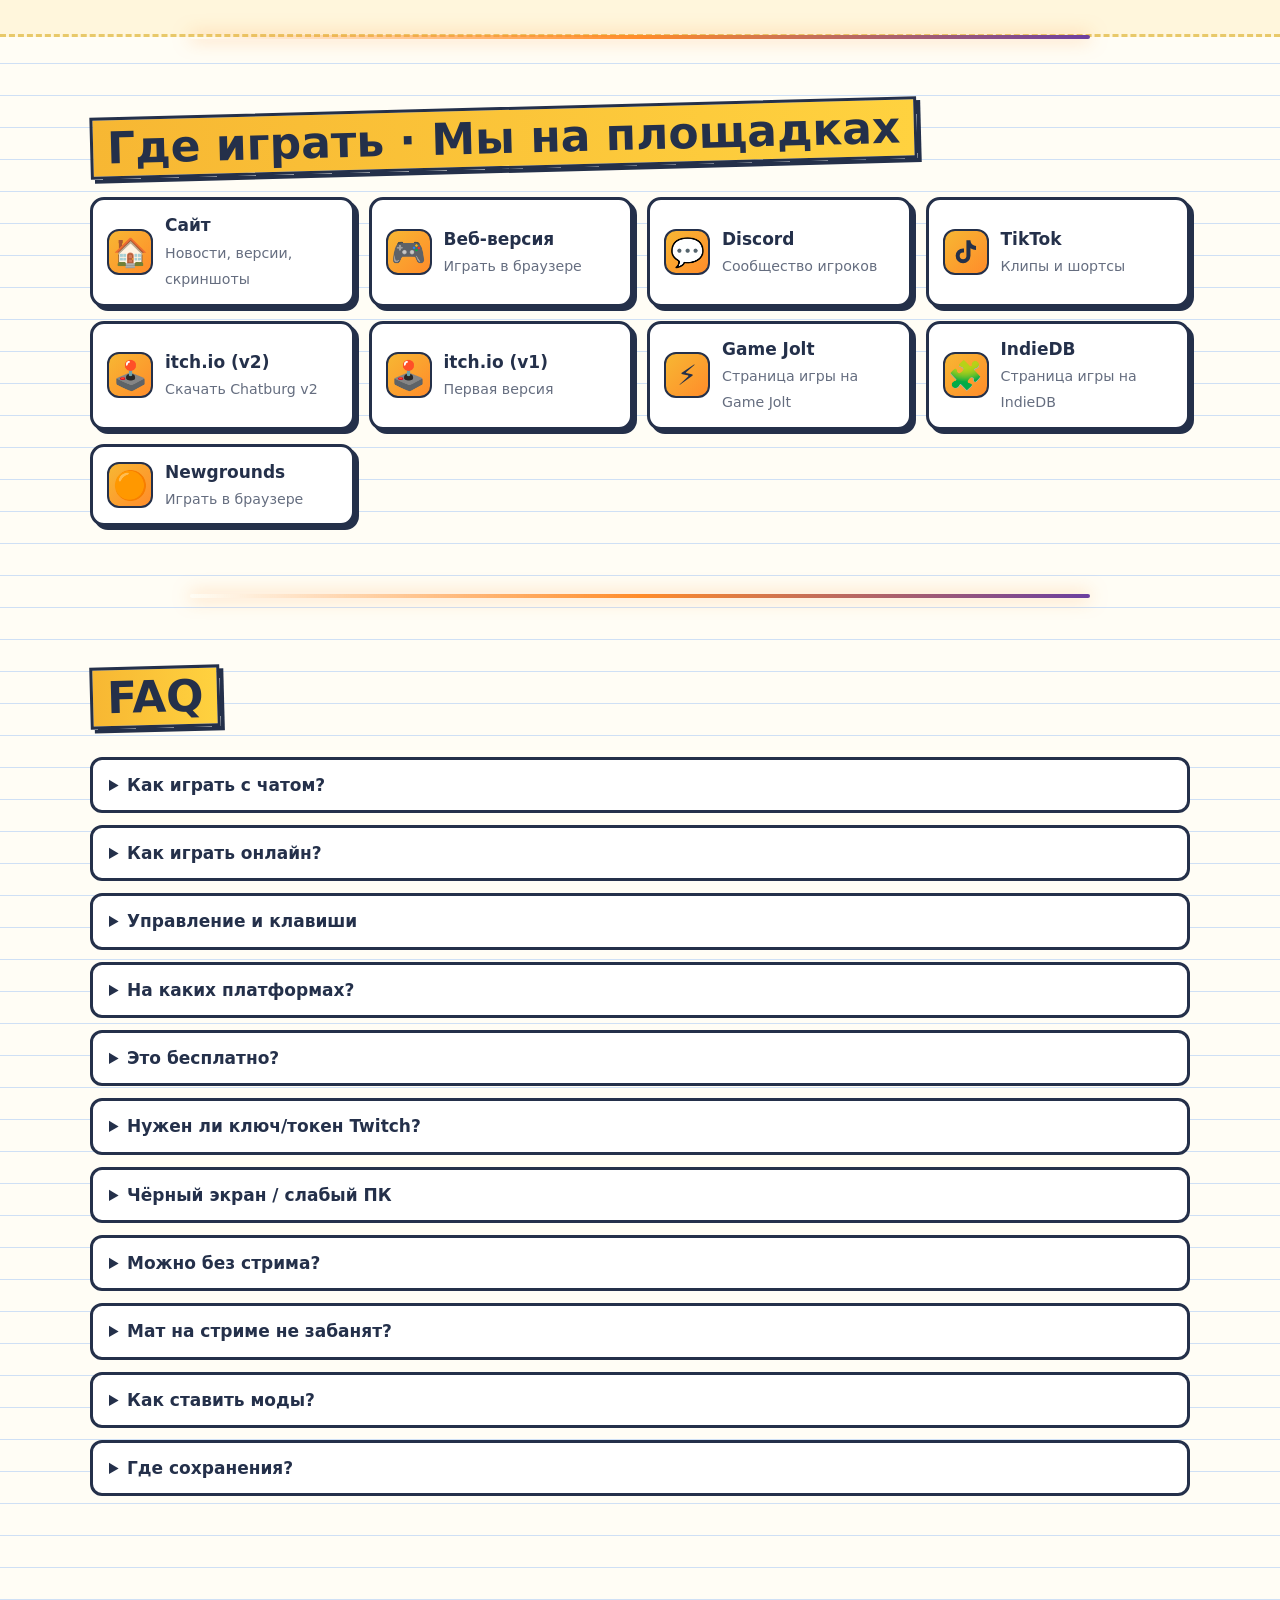
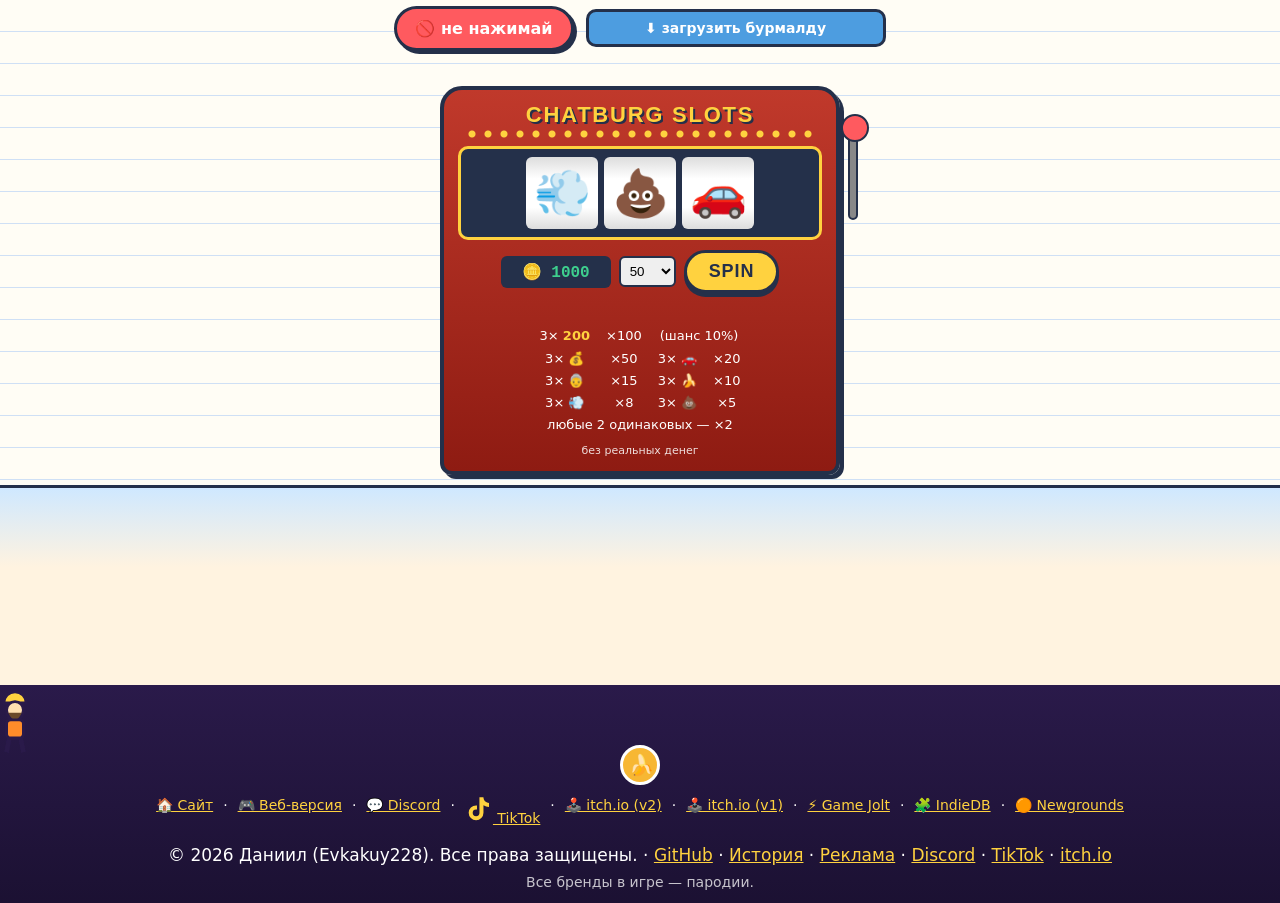
==== commit 898ad2cc: "v5.6 is current: update download buttons" ====
--- a/index.html
+++ b/index.html
@@ -28,10 +28,10 @@
 <h1 class="logo">Chat<span>burg</span></h1>
 <p class="tag" data-ru="Уютный мемный градостроитель, где твой Twitch-чат строит город, а прораб матерится (запикано)." data-en="A cozy meme city-builder where your Twitch chat builds the city and the foreman swears (bleeped).">Уютный мемный градостроитель, где твой Twitch-чат строит город, а прораб матерится (запикано).</p>
 <div class="cta"><button type="button" class="btn big" id="dl" data-dl data-ru="⬇ Все версии ▾" data-en="⬇ All versions ▾">⬇ Все версии ▾</button>
-<a class="btn big" href="https://github.com/evkakuypetrovich-sys/chatburg/releases/download/v5.5.2/Chatburg_v5.5.2_Windows.zip" data-ru="🪟 Скачать для Windows" data-en="🪟 Download for Windows">🪟 Скачать для Windows</a>
-<a class="btn big" href="https://github.com/evkakuypetrovich-sys/chatburg/releases/download/v5.5.2/Chatburg_v5.5.2.apk" data-ru="🤖 Скачать на Android" data-en="🤖 Download for Android">🤖 Скачать на Android</a>
+<a class="btn big" href="https://github.com/evkakuypetrovich-sys/chatburg/releases/download/v5.6.0-test/Chatburg_v5.6.0-test_Windows.zip" data-ru="🪟 Скачать v5.6 для Windows" data-en="🪟 Download v5.6 for Windows">🪟 Скачать v5.6 для Windows</a>
+<a class="btn big" href="https://github.com/evkakuypetrovich-sys/chatburg/releases/download/v5.5.2/Chatburg_v5.5.2.apk" data-ru="🤖 Android (v5.5.2)" data-en="🤖 Android (v5.5.2)">🤖 Android (v5.5.2)</a>
 <a class="btn play" href="play/" data-ru="🎮 Играть в браузере" data-en="🎮 Play in browser">🎮 Играть в браузере</a><a class="btn alt" href="https://evkakuy228.itch.io/chatburg-game">itch.io ↗</a></div>
-<p class="small" data-ru="Бесплатно · Windows · Android · Godot 4" data-en="Free · Windows · Android · Godot 4">Бесплатно · Windows · Android · Godot 4</p>
+<p class="small" data-ru="Текущая версия: v5.6 (тестовая, возможны баги) · Бесплатно · Windows · Android · Godot 4" data-en="Current version: v5.6 (test, may have bugs) · Free · Windows · Android · Godot 4">Текущая версия: v5.6 (тестовая, возможны баги) · Бесплатно · Windows · Android · Godot 4</p>
 <img class="heroimg" src="img/c01_golden_aerial.webp" alt="Chatburg в золотой час" width="1920" height="1080" fetchpriority="high">
 </div></header>
 
@@ -41,10 +41,10 @@
 <div class="grid" id="fgrid"></div></div></section>
 
 <section class="rv" id="v56"><div class="wrap"><h2>Версии: что сейчас и что будет</h2>
-<div class="v56grid"><div class="card v56now"><h3>✅ Сейчас: v5.5.2 — Мобильная версия</h3><p>Актуальный релиз. Windows и Android.</p><p><a class="btn" href="https://github.com/evkakuypetrovich-sys/chatburg/releases/tag/v5.5.2">Скачать v5.5.2 →</a></p></div>
-<div class="card v56next"><h3>🚧 Дальше: v5.6 (в разработке)</h3><ul>
-<li>🚗 ~1000 реальных 3D-моделей машин — советские и иномарки</li><li>💥 Аварии и ДТП, эвакуаторы увозят обломки</li><li>🎙️ Озвучка и диктор (можно отключить)</li><li>🎵 Новая музыка и звуки города</li><li>📖 Книжка редкости с 3D-превью</li><li>🏚️ Здания больше не сносятся сами</li><li>🖥️ Худ без дёргания, читаемый контраст, под 16:9 / 16:10 / 4:3 / 21:9 / 4K</li><li>🚦 Плашки транспорта и активности чата</li></ul><p><a class="btn" href="https://github.com/evkakuypetrovich-sys/chatburg/releases/download/v5.6.0-test/Chatburg_v5.6.0-test_Windows.zip">🧪 Скачать пробную v5.6 (Windows, 183 МБ) →</a></p><p style="font-size:.9em">Это тестовая сборка, в ней возможны баги. <a href="https://github.com/evkakuypetrovich-sys/chatburg/releases/tag/v5.6.0-test">Что в ней →</a></p><p class="v56gag">Дата выхода: когда чат перестанет спамить «когда обнова».</p></div></div>
-<h3 class="v56lbl">📸 скрины v5.6 (в разработке)</h3><div class="v56gal"><figure><img loading="lazy" src="img/v56_city.webp" alt="Город с реальными машинами и новым худом"><figcaption>Город с реальными машинами и новым худом</figcaption></figure><figure><img loading="lazy" src="img/v56_wide.webp" alt="21:9 — худ влезает"><figcaption>21:9 — худ влезает</figcaption></figure><figure><img loading="lazy" src="img/v56_car.webp" alt="Реальная «копейка» (3D-модель)"><figcaption>Реальная «копейка» (3D-модель)</figcaption></figure><figure><img loading="lazy" src="img/v56_book.webp" alt="Книжка редкости с 3D-превью"><figcaption>Книжка редкости с 3D-превью</figcaption></figure></div></div></section>
+<div class="v56grid"><div class="card v56now"><h3>✅ Сейчас: v5.6 — реальные машины и ДТП</h3><p>Актуальная версия для Windows (тестовая, возможны баги).</p><p><a class="btn" href="https://github.com/evkakuypetrovich-sys/chatburg/releases/download/v5.6.0-test/Chatburg_v5.6.0-test_Windows.zip">🪟 Скачать v5.6 (Windows) →</a></p><p style="font-size:.9em">Предыдущая: <a href="https://github.com/evkakuypetrovich-sys/chatburg/releases/tag/v5.5.2">v5.5.2</a> — Windows и Android (APK).</p></div>
+<div class="card v56next"><h3>🆕 Что в v5.6</h3><ul>
+<li>🚗 ~1000 реальных 3D-моделей машин — советские и иномарки</li><li>💥 Аварии и ДТП, эвакуаторы увозят обломки</li><li>🎙️ Озвучка и диктор (можно отключить)</li><li>🎵 Новая музыка и звуки города</li><li>📖 Книжка редкости с 3D-превью</li><li>🏚️ Здания больше не сносятся сами</li><li>🖥️ Худ без дёргания, читаемый контраст, под 16:9 / 16:10 / 4:3 / 21:9 / 4K</li><li>🚦 Плашки транспорта и активности чата</li></ul><p class="v56gag">Дата выхода: когда чат перестанет спамить «когда обнова».</p></div></div>
+<h3 class="v56lbl">📸 скрины v5.6</h3><div class="v56gal"><figure><img loading="lazy" src="img/v56_city.webp" alt="Город с реальными машинами и новым худом"><figcaption>Город с реальными машинами и новым худом</figcaption></figure><figure><img loading="lazy" src="img/v56_wide.webp" alt="21:9 — худ влезает"><figcaption>21:9 — худ влезает</figcaption></figure><figure><img loading="lazy" src="img/v56_car.webp" alt="Реальная «копейка» (3D-модель)"><figcaption>Реальная «копейка» (3D-модель)</figcaption></figure><figure><img loading="lazy" src="img/v56_book.webp" alt="Книжка редкости с 3D-превью"><figcaption>Книжка редкости с 3D-превью</figcaption></figure></div></div></section>
 <section class="rv" id="gallery" class="paper"><div class="wrap"><h2 data-ru="Скриншоты" data-en="Screenshots">Скриншоты</h2><div class="gal" id="gal"></div></div></section>
 
 <section class="rv adsec" id="partners"><div class="wrap"><aside class="adcard" data-ad="card" aria-label="Реклама"><div class="adhead"><span class="adlbl">Партнёры · Реклама</span><a class="adhow" href="ads.html">Разместить свою игру →</a></div><div class="adbody"></div></aside></div></section>
